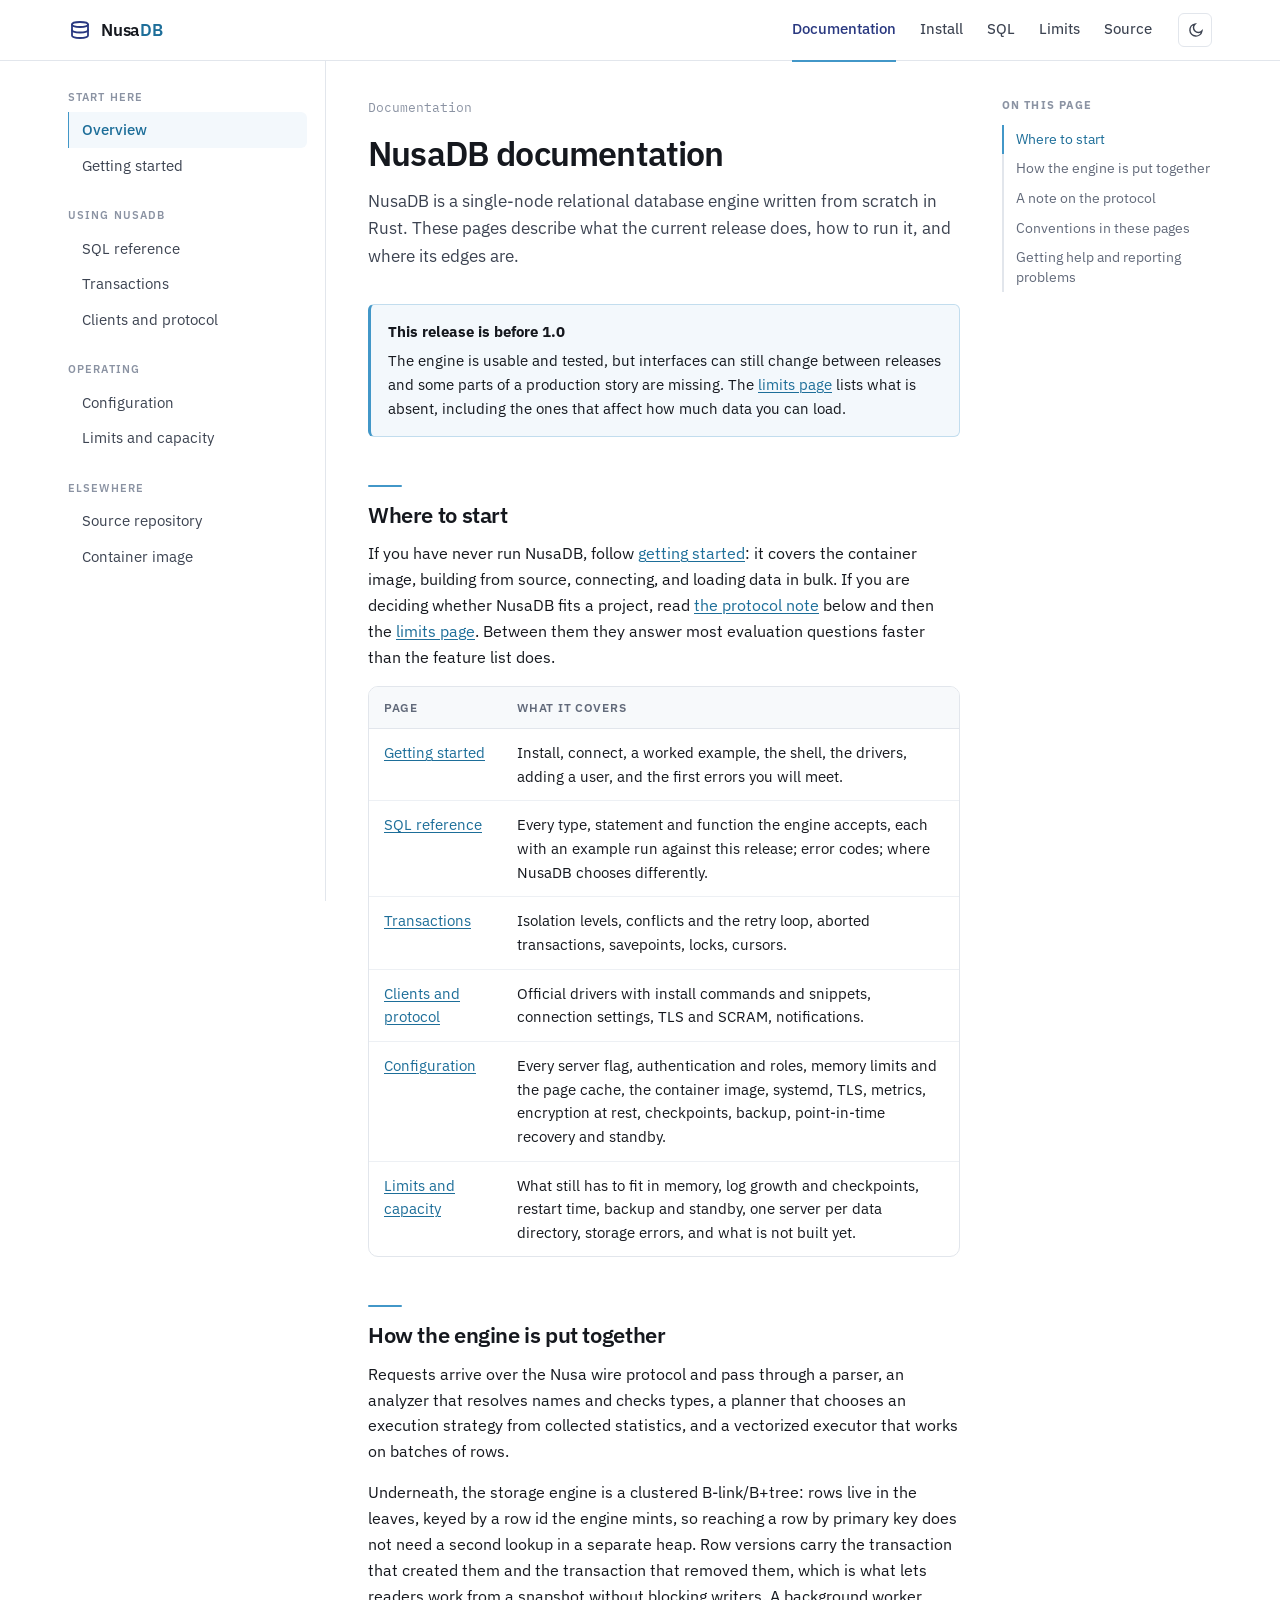
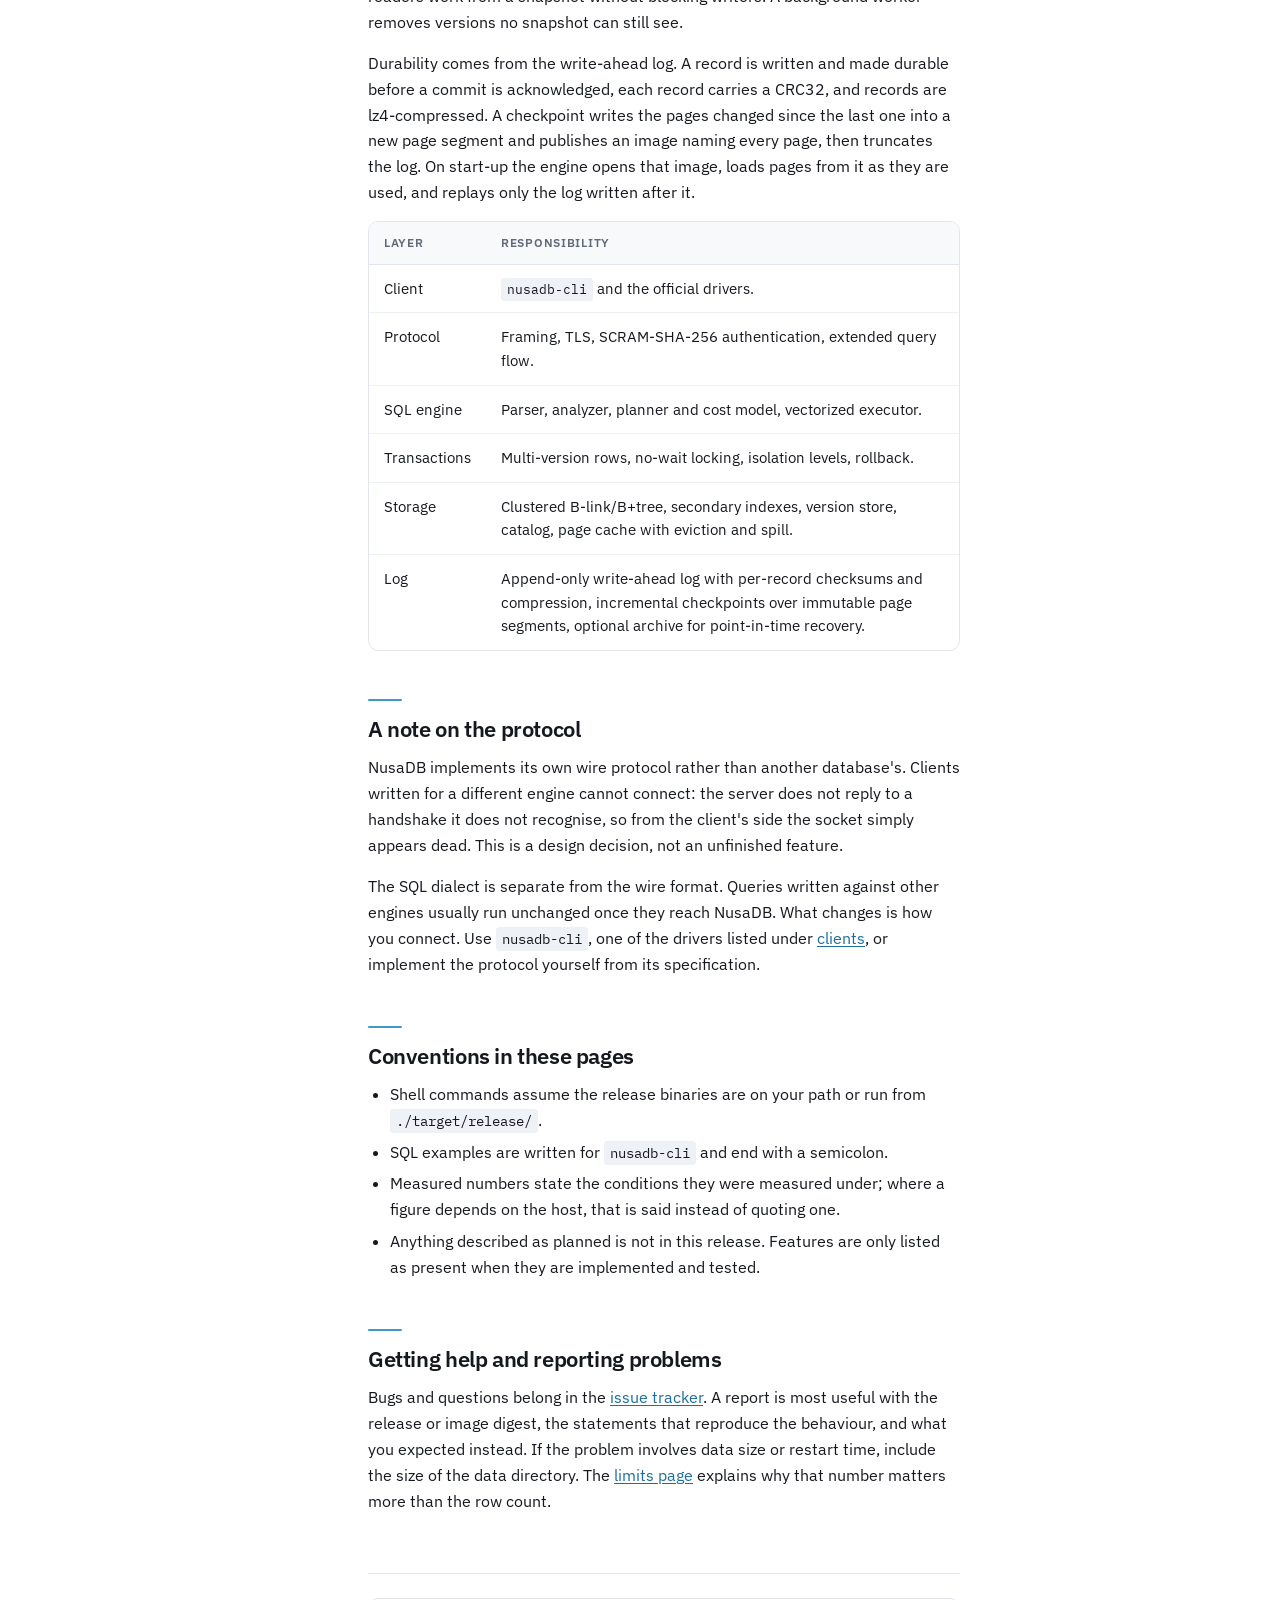
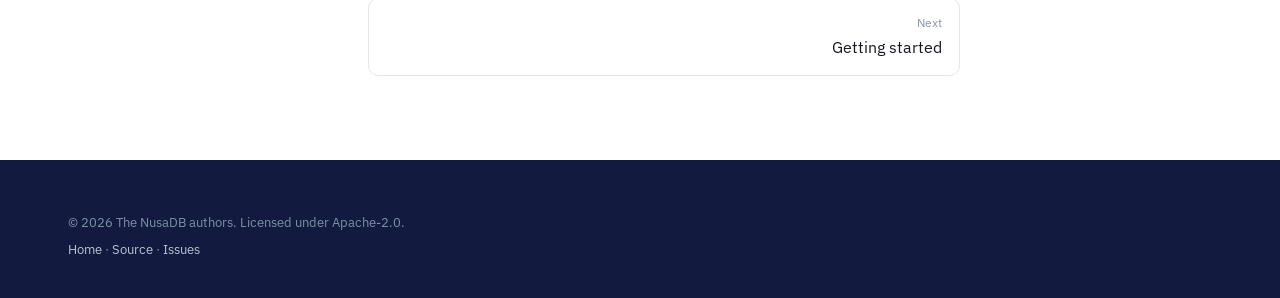
==== docs/index.html @ d70b319a "Document encryption at rest, schema changes in transactions and uuidv7 - Configuration: encryption a" ====
<!DOCTYPE html>
<html lang="en">
<head>
<meta charset="utf-8" />
<meta name="viewport" content="width=device-width, initial-scale=1" />
<title>Documentation · NusaDB</title>
<meta name="description" content="Documentation for NusaDB: installation, SQL reference, transactions, server configuration, capacity limits, and the client protocol." />
<meta name="theme-color" content="#293880" />
<link rel="preconnect" href="https://fonts.googleapis.com" />
<link rel="preconnect" href="https://fonts.gstatic.com" crossorigin />
<link href="https://fonts.googleapis.com/css2?family=IBM+Plex+Sans:wght@400;450;500;600&family=IBM+Plex+Mono:wght@400;500&display=swap" rel="stylesheet" />
<link rel="stylesheet" href="../css/style.css" />
</head>
<body>
<a class="skip" href="#main">Skip to content</a>

<header class="masthead">
  <div class="wrap masthead-in">
    <a class="brand" href="../">
      <svg width="24" height="24" viewBox="0 0 24 24" fill="none" stroke="currentColor" stroke-width="1.8" stroke-linecap="round" aria-hidden="true">
        <path d="M4 6.5c0-1.4 3.6-2.5 8-2.5s8 1.1 8 2.5-3.6 2.5-8 2.5-8-1.1-8-2.5Z"/>
        <path d="M4 6.5v11c0 1.4 3.6 2.5 8 2.5s8-1.1 8-2.5v-11"/>
        <path d="M4 12c0 1.4 3.6 2.5 8 2.5s8-1.1 8-2.5"/>
      </svg>
      <span>Nusa<b>DB</b></span>
    </a>
    <nav class="mast-nav" id="mastNav" aria-label="Main">
      <ul>
        <li><a href="./" aria-current="page">Documentation</a></li>
        <li><a href="getting-started.html">Install</a></li>
        <li><a href="sql.html">SQL</a></li>
        <li><a href="limits.html">Limits</a></li>
        <li><a href="https://github.com/nusadb/nusadb" target="_blank" rel="noopener">Source</a></li>
      </ul>
    </nav>
    <div class="mast-tools">
      <button class="icon-btn" id="themeBtn" type="button" aria-label="Switch theme"></button>
      <button class="icon-btn burger" id="burger" type="button" aria-label="Menu" aria-expanded="false" aria-controls="mastNav">
        <svg width="18" height="18" viewBox="0 0 24 24" fill="none" stroke="currentColor" stroke-width="2" stroke-linecap="round"><path d="M3 6h18M3 12h18M3 18h18"/></svg>
      </button>
    </div>
  </div>
</header>

<div class="wrap">
  <div class="docs">

    <aside class="sidebar">
      <button class="sidebar-toggle" type="button" aria-expanded="false">
        <span>Documentation menu</span>
        <svg width="16" height="16" viewBox="0 0 24 24" fill="none" stroke="currentColor" stroke-width="2" stroke-linecap="round"><path d="m6 9 6 6 6-6"/></svg>
      </button>
      <div class="sidebar-body">
        <h4>Start here</h4>
        <ul>
          <li><a href="./" aria-current="page">Overview</a></li>
          <li><a href="getting-started.html">Getting started</a></li>
        </ul>
        <h4>Using NusaDB</h4>
        <ul>
          <li><a href="sql.html">SQL reference</a></li>
          <li><a href="transactions.html">Transactions</a></li>
          <li><a href="clients.html">Clients and protocol</a></li>
        </ul>
        <h4>Operating</h4>
        <ul>
          <li><a href="configuration.html">Configuration</a></li>
          <li><a href="limits.html">Limits and capacity</a></li>
        </ul>
        <h4>Elsewhere</h4>
        <ul>
          <li><a href="https://github.com/nusadb/nusadb" target="_blank" rel="noopener">Source repository</a></li>
          <li><a href="https://hub.docker.com/r/nusadb/nusadb" target="_blank" rel="noopener">Container image</a></li>
        </ul>
      </div>
    </aside>

    <main class="prose" id="main">
      <p class="crumb">Documentation</p>
      <h1>NusaDB documentation</h1>
      <p class="summary">
        NusaDB is a single-node relational database engine written from scratch in Rust.
        These pages describe what the current release does, how to run it, and where its
        edges are.
      </p>

      <div class="note">
        <b>This release is before 1.0</b>
        <p>
          The engine is usable and tested, but interfaces can still change between releases and
          some parts of a production story are missing. The
          <a href="limits.html">limits page</a> lists what is absent, including the ones that
          affect how much data you can load.
        </p>
      </div>

      <h2 id="where-to-start">Where to start</h2>
      <p>
        If you have never run NusaDB, follow <a href="getting-started.html">getting started</a>:
        it covers the container image, building from source, connecting, and loading data in bulk.
        If you are deciding whether NusaDB fits a project, read
        <a href="#protocol">the protocol note</a> below and then the
        <a href="limits.html">limits page</a>. Between them they answer most evaluation
        questions faster than the feature list does.
      </p>

      <div class="table-scroll">
        <table>
          <thead>
            <tr><th>Page</th><th>What it covers</th></tr>
          </thead>
          <tbody>
            <tr><td><a href="getting-started.html">Getting started</a></td><td>Install, connect, a worked example, the shell, the drivers, adding a user, and the first errors you will meet.</td></tr>
            <tr><td><a href="sql.html">SQL reference</a></td><td>Every type, statement and function the engine accepts, each with an example run against this release; error codes; where NusaDB chooses differently.</td></tr>
            <tr><td><a href="transactions.html">Transactions</a></td><td>Isolation levels, conflicts and the retry loop, aborted transactions, savepoints, locks, cursors.</td></tr>
            <tr><td><a href="clients.html">Clients and protocol</a></td><td>Official drivers with install commands and snippets, connection settings, TLS and SCRAM, notifications.</td></tr>
            <tr><td><a href="configuration.html">Configuration</a></td><td>Every server flag, authentication and roles, memory limits and the page cache, the container image, systemd, TLS, metrics, encryption at rest, checkpoints, backup, point-in-time recovery and standby.</td></tr>
            <tr><td><a href="limits.html">Limits and capacity</a></td><td>What still has to fit in memory, log growth and checkpoints, restart time, backup and standby, one server per data directory, storage errors, and what is not built yet.</td></tr>
          </tbody>
        </table>
      </div>

      <h2 id="architecture">How the engine is put together</h2>
      <p>
        Requests arrive over the Nusa wire protocol and pass through a parser, an analyzer that
        resolves names and checks types, a planner that chooses an execution strategy from
        collected statistics, and a vectorized executor that works on batches of rows.
      </p>
      <p>
        Underneath, the storage engine is a clustered B-link/B+tree: rows live in the leaves,
        keyed by a row id the engine mints, so reaching a row by primary key does not need a
        second lookup in a separate heap. Row versions carry the transaction that created them
        and the transaction that removed them, which is what lets readers work from a snapshot
        without blocking writers. A background worker removes versions no snapshot can still see.
      </p>
      <p>
        Durability comes from the write-ahead log. A record is written and made durable before a
        commit is acknowledged, each record carries a CRC32, and records are lz4-compressed.
        A checkpoint writes the pages changed since the last one into a new page segment and publishes an image naming every page, then truncates the log. On start-up the engine opens that image, loads pages from it as they are used, and replays only the log written after it.
      </p>

      <div class="table-scroll">
        <table>
          <thead><tr><th>Layer</th><th>Responsibility</th></tr></thead>
          <tbody>
            <tr><td>Client</td><td><code>nusadb-cli</code> and the official drivers.</td></tr>
            <tr><td>Protocol</td><td>Framing, TLS, SCRAM-SHA-256 authentication, extended query flow.</td></tr>
            <tr><td>SQL engine</td><td>Parser, analyzer, planner and cost model, vectorized executor.</td></tr>
            <tr><td>Transactions</td><td>Multi-version rows, no-wait locking, isolation levels, rollback.</td></tr>
            <tr><td>Storage</td><td>Clustered B-link/B+tree, secondary indexes, version store, catalog, page cache with eviction and spill.</td></tr>
            <tr><td>Log</td><td>Append-only write-ahead log with per-record checksums and compression, incremental checkpoints over immutable page segments, optional archive for point-in-time recovery.</td></tr>
          </tbody>
        </table>
      </div>

      <h2 id="protocol">A note on the protocol</h2>
      <p>
        NusaDB implements its own wire protocol rather than another database's. Clients written
        for a different engine cannot connect: the server does not reply to a handshake it does
        not recognise, so from the client's side the socket simply appears dead. This is a design
        decision, not an unfinished feature.
      </p>
      <p>
        The SQL dialect is separate from the wire format. Queries written against other engines
        usually run unchanged once they reach NusaDB. What changes is how you connect. Use
        <code>nusadb-cli</code>, one of the drivers listed under
        <a href="clients.html">clients</a>, or implement the protocol yourself from its
        specification.
      </p>

      <h2 id="conventions">Conventions in these pages</h2>
      <ul>
        <li>Shell commands assume the release binaries are on your path or run from <code>./target/release/</code>.</li>
        <li>SQL examples are written for <code>nusadb-cli</code> and end with a semicolon.</li>
        <li>Measured numbers state the conditions they were measured under; where a figure depends on the host, that is said instead of quoting one.</li>
        <li>Anything described as planned is not in this release. Features are only listed as present when they are implemented and tested.</li>
      </ul>

      <h2 id="help">Getting help and reporting problems</h2>
      <p>
        Bugs and questions belong in the
        <a href="https://github.com/nusadb/nusadb/issues" target="_blank" rel="noopener">issue tracker</a>.
        A report is most useful with the release or image digest, the statements that reproduce the
        behaviour, and what you expected instead. If the problem involves data size or restart
        time, include the size of the data directory. The <a href="limits.html">limits page</a>
        explains why that number matters more than the row count.
      </p>

      <div class="nextprev">
        <a class="to-next" href="getting-started.html" style="margin-left:auto">
          <small>Next</small>
          Getting started
        </a>
      </div>
    </main>

    <nav class="toc" id="toc" aria-label="On this page"><strong>On this page</strong></nav>

  </div>
</div>

<footer class="foot">
  <div class="wrap">
    <div class="foot-note" style="margin-top:0;border-top:0;padding-top:0">
      <p>&copy; <span id="year">2026</span> The NusaDB authors. Licensed under Apache-2.0.</p>
      <p><a href="../">Home</a> · <a href="https://github.com/nusadb/nusadb" target="_blank" rel="noopener">Source</a> · <a href="https://github.com/nusadb/nusadb/issues" target="_blank" rel="noopener">Issues</a></p>
    </div>
  </div>
</footer>

<script src="../js/main.js"></script>
</body>
</html>
---- css/style.css ----
/* NusaDB site
   ---------------------------------------------------------------------------
   #293880 (navy) carries structure and the dark surfaces; #4297C8 (blue) marks
   interaction. The blue is too light for body text on white (about 3.2:1), so
   text and links use a darker step of the same hue and the light blue is kept
   for fills, rules, focus rings and accents on navy.
   -------------------------------------------------------------------------- */

:root {
  --navy: #293880;
  --navy-600: #33459b;
  --navy-800: #1d2760;
  --navy-900: #131a3f;
  --blue: #4297C8;
  --blue-ink: #1d6e99;
  --blue-050: #f3f8fc;
  --blue-100: #e3f0f8;
  --blue-200: #c2ddee;

  --ink: #15181e;
  --ink-2: #3c4351;
  --ink-3: #626a7a;
  --ink-4: #8b93a3;
  --line: #e2e6ec;
  --line-2: #edf0f4;
  --bg: #ffffff;
  --bg-2: #f7f9fb;
  --bg-3: #eef1f6;

  --code-bg: #141c34;
  --code-ink: #dde4f2;
  --code-line: #26314f;

  --warn: #8a5a00;
  --warn-bg: #fdf7e8;
  --warn-line: #ead9ad;

  --sans: "IBM Plex Sans", ui-sans-serif, system-ui, -apple-system, "Segoe UI", Roboto, Arial, sans-serif;
  --mono: "IBM Plex Mono", ui-monospace, SFMono-Regular, Menlo, Consolas, monospace;

  --r: 6px;
  --r-lg: 10px;
  --sidebar: 258px;
  --toc: 210px;
  --measure: 74ch;
  --shadow: 0 1px 2px rgba(19, 26, 63, .04), 0 4px 14px rgba(19, 26, 63, .05);
}

:root[data-theme="dark"] {
  --ink: #e9ebf1; --ink-2: #b8bfcd; --ink-3: #8e96a7; --ink-4: #6c7385;
  --line: #262c39; --line-2: #1f242f;
  --bg: #0e1117; --bg-2: #13171f; --bg-3: #1a1f29;
  --blue-ink: #6cb6e2; --blue-050: #121a24; --blue-100: #16212e; --blue-200: #24384b;
  --code-bg: #0b1120; --code-line: #1d2640;
  --warn: #d8b160; --warn-bg: #1f1b12; --warn-line: #383021;
  --shadow: 0 1px 2px rgba(0,0,0,.3), 0 4px 14px rgba(0,0,0,.25);
}

@media (prefers-color-scheme: dark) {
  :root:not([data-theme="light"]) {
    --ink: #e9ebf1; --ink-2: #b8bfcd; --ink-3: #8e96a7; --ink-4: #6c7385;
    --line: #262c39; --line-2: #1f242f;
    --bg: #0e1117; --bg-2: #13171f; --bg-3: #1a1f29;
    --blue-ink: #6cb6e2; --blue-050: #121a24; --blue-100: #16212e; --blue-200: #24384b;
    --code-bg: #0b1120; --code-line: #1d2640;
    --warn: #d8b160; --warn-bg: #1f1b12; --warn-line: #383021;
    --shadow: 0 1px 2px rgba(0,0,0,.3), 0 4px 14px rgba(0,0,0,.25);
  }
}

*, *::before, *::after { box-sizing: border-box; }
html { -webkit-text-size-adjust: 100%; scroll-behavior: smooth; }
@media (prefers-reduced-motion: reduce) { html { scroll-behavior: auto; } }

body {
  margin: 0; background: var(--bg); color: var(--ink);
  font: 400 16px/1.62 var(--sans);
  -webkit-font-smoothing: antialiased;
}

a { color: var(--blue-ink); text-decoration-thickness: 1px; text-underline-offset: 2px; }
a:hover { color: var(--navy); }
:root[data-theme="dark"] a:hover { color: #9ccdea; }
:focus-visible { outline: 2px solid var(--blue); outline-offset: 2px; border-radius: 3px; }

h1, h2, h3, h4, h5 { font-weight: 600; line-height: 1.22; letter-spacing: -0.014em; color: var(--ink); margin: 0; }
code, kbd, pre, samp { font-family: var(--mono); }
hr { border: 0; border-top: 1px solid var(--line); margin: 2.4rem 0; }

.wrap { width: 100%; max-width: 1200px; margin: 0 auto; padding: 0 28px; }
.skip { position: absolute; left: -9999px; background: var(--navy); color: #fff; padding: 10px 14px; z-index: 100; }
.skip:focus { left: 8px; top: 8px; }

/* ---------- masthead ---------- */

.masthead { position: sticky; top: 0; z-index: 40; background: var(--bg); border-bottom: 1px solid var(--line); }
.masthead-in { display: flex; align-items: center; gap: 26px; height: 60px; }
.brand {
  display: inline-flex; align-items: center; gap: 9px; flex: none;
  font-weight: 600; font-size: 16.5px; letter-spacing: -0.015em;
  color: var(--ink); text-decoration: none;
}
.brand svg { color: var(--navy); }
:root[data-theme="dark"] .brand svg { color: var(--blue); }
.brand b { color: var(--blue-ink); font-weight: 600; }

.mast-nav { margin-left: auto; }
.mast-nav ul { display: flex; align-items: center; gap: 24px; list-style: none; margin: 0; padding: 0; }
.mast-nav a {
  color: var(--ink-2); text-decoration: none; font-size: 14.5px; font-weight: 450;
  padding: 19px 0; border-bottom: 2px solid transparent; display: block;
}
.mast-nav a:hover { color: var(--ink); }
.mast-nav a[aria-current="page"] { color: var(--navy); border-bottom-color: var(--blue); font-weight: 500; }
:root[data-theme="dark"] .mast-nav a[aria-current="page"] { color: var(--blue); }

.mast-tools { display: flex; align-items: center; gap: 8px; flex: none; }
.icon-btn {
  display: inline-grid; place-items: center; width: 34px; height: 34px; padding: 0;
  background: transparent; color: var(--ink-2);
  border: 1px solid var(--line); border-radius: var(--r); cursor: pointer;
}
.icon-btn:hover { color: var(--ink); background: var(--bg-2); }
.burger { display: none; }

/* ---------- buttons ---------- */

.btn {
  display: inline-flex; align-items: center; gap: 8px;
  padding: 10px 18px; border-radius: var(--r);
  font-size: 15px; font-weight: 500; text-decoration: none;
  border: 1px solid transparent; cursor: pointer; white-space: nowrap;
}
.btn-primary { background: var(--blue); color: #08131d; border-color: var(--blue); }
.btn-primary:hover { background: #63aad5; color: #08131d; }
.btn-onnavy { background: transparent; color: #dce8f4; border-color: rgba(255,255,255,.28); }
.btn-onnavy:hover { background: rgba(255,255,255,.09); color: #fff; }
.btn-outline { border-color: var(--line); color: var(--ink); background: var(--bg); }
.btn-outline:hover { border-color: var(--blue); background: var(--bg-2); color: var(--ink); }

/* ---------- hero on navy ---------- */

.hero {
  background:
    radial-gradient(120% 140% at 88% 0%, rgba(66,151,200,.30) 0%, rgba(66,151,200,0) 55%),
    linear-gradient(180deg, var(--navy) 0%, var(--navy-900) 100%);
  color: #eaf1f8;
  padding: 74px 0 68px;
}
.hero-grid { display: grid; grid-template-columns: minmax(0, 1.02fr) minmax(0, .98fr); gap: 52px; align-items: center; }
.hero h1 {
  color: #fff; font-size: clamp(31px, 4.5vw, 46px);
  letter-spacing: -0.026em; line-height: 1.09; margin-bottom: 20px;
}
.hero .lede { overflow-wrap: break-word; font-size: 17.5px; line-height: 1.6; color: #c3d3e4; max-width: 54ch; margin: 0 0 28px; }
.hero .lede b { color: #fff; font-weight: 500; }
.eyebrow {
  display: inline-flex; align-items: center; gap: 9px;
  font-family: var(--mono); font-size: 11.5px; letter-spacing: .11em;
  text-transform: uppercase; color: #8fc4e4; margin-bottom: 20px;
}
.eyebrow i { width: 5px; height: 5px; border-radius: 50%; background: var(--blue); box-shadow: 0 0 0 3px rgba(66,151,200,.25); }
.hero-cta { display: flex; flex-wrap: wrap; gap: 11px; margin-bottom: 24px; }
.hero-meta { font-size: 14px; color: #93a6bd; margin: 0; }
.hero-meta code { font-size: 13px; background: rgba(255,255,255,.09); padding: 3px 7px; border-radius: 4px; color: #d6e5f2; }

/* ---------- sections ---------- */

.section { padding: 72px 0; }
.section + .section { border-top: 1px solid var(--line); }
.section.tint { background: var(--bg-2); border-top: 1px solid var(--line); }
.section-head { max-width: 62ch; margin-bottom: 34px; }
.kicker {
  display: block; font-family: var(--mono); font-size: 11.5px; letter-spacing: .11em;
  text-transform: uppercase; color: var(--blue-ink); margin-bottom: 11px;
}
.section-head h2 { font-size: clamp(23px, 2.6vw, 29px); letter-spacing: -0.022em; margin-bottom: 11px; }
.section-head p { color: var(--ink-3); margin: 0; font-size: 16px; }

.cards { display: grid; gap: 18px; }
.cards-2 { grid-template-columns: repeat(2, minmax(0, 1fr)); }
.cards-3 { grid-template-columns: repeat(3, minmax(0, 1fr)); }
.card {
  background: var(--bg); border: 1px solid var(--line); border-radius: var(--r-lg);
  padding: 22px 22px 24px; box-shadow: var(--shadow);
}
.card h3 { font-size: 16px; margin-bottom: 8px; }
.card p { overflow-wrap: break-word; margin: 0; color: var(--ink-3); font-size: 14.8px; line-height: 1.58; }
.card .tag { display: block; font-family: var(--mono); font-size: 11px; letter-spacing: .09em; text-transform: uppercase; color: var(--blue-ink); margin-bottom: 10px; }
.card.plain { box-shadow: none; background: transparent; }

.factlist { list-style: none; margin: 0; padding: 0; border-top: 1px solid var(--line); }
.factlist li { display: flex; gap: 20px; padding: 13px 2px; border-bottom: 1px solid var(--line-2); font-size: 14.8px; }
.factlist b { flex: 0 0 138px; color: var(--ink); font-weight: 500; }
.factlist span { color: var(--ink-3); overflow-wrap: break-word; min-width: 0; }

.split { display: grid; grid-template-columns: minmax(0, 1fr) minmax(0, 1fr); gap: 52px; align-items: start; }
.split p { color: var(--ink-2); }

/* ---------- docs shell ---------- */

.docs { display: grid; grid-template-columns: var(--sidebar) minmax(0, 1fr) var(--toc); gap: 42px; align-items: start; }

.sidebar {
  position: sticky; top: 60px; align-self: stretch;
  max-height: calc(100vh - 60px); overflow-y: auto;
  padding: 30px 18px 60px 0;
  border-right: 1px solid var(--line);
}
.sidebar h4 { font-size: 11px; text-transform: uppercase; letter-spacing: .1em; color: var(--ink-4); margin: 26px 0 8px; font-weight: 600; }
.sidebar h4:first-of-type { margin-top: 0; }
.sidebar ul { list-style: none; margin: 0 0 4px; padding: 0; }
.sidebar a {
  display: block; padding: 6px 0 6px 13px; margin-left: -1px;
  font-size: 14.5px; color: var(--ink-2); text-decoration: none;
  border-left: 2px solid transparent;
}
.sidebar a:hover { color: var(--ink); border-left-color: var(--line); }
.sidebar a[aria-current="page"] { color: var(--blue-ink); font-weight: 500; border-left-color: var(--blue); background: var(--blue-050); border-radius: 0 var(--r) var(--r) 0; }

.toc { position: sticky; top: 60px; padding: 36px 0 60px; font-size: 13.5px; }
.toc strong { display: block; font-size: 11px; text-transform: uppercase; letter-spacing: .1em; color: var(--ink-4); margin-bottom: 10px; }
.toc ul { list-style: none; margin: 0; padding: 0; }
.toc a { display: block; padding: 5px 0 5px 12px; color: var(--ink-3); text-decoration: none; border-left: 2px solid var(--line); line-height: 1.45; }
.toc a:hover { color: var(--ink); }
.toc a.on { color: var(--blue-ink); border-left-color: var(--blue); }
.toc .lv3 { padding-left: 24px; }

/* ---------- prose ---------- */

.prose { padding: 36px 0 84px; max-width: var(--measure); }
.crumb { font-size: 13px; color: var(--ink-4); margin: 0 0 14px; font-family: var(--mono); }
.crumb a { color: var(--ink-3); text-decoration: none; }
.crumb a:hover { color: var(--blue-ink); }

.prose h1 { font-size: clamp(27px, 3.2vw, 34px); letter-spacing: -0.024em; margin-bottom: 13px; }
.prose > p.summary { font-size: 17px; color: var(--ink-2); margin: 0 0 34px; }
.prose h2 { font-size: 21.5px; margin: 48px 0 13px; letter-spacing: -0.018em; }
.prose h2::before {
  content: ""; display: block; width: 34px; height: 2px;
  background: var(--blue); margin-bottom: 15px; border-radius: 2px;
}
.prose h3 { font-size: 16.5px; margin: 30px 0 8px; }
.prose h4 { font-size: 15px; margin: 24px 0 6px; color: var(--ink-2); }
.prose p { margin: 0 0 15px; }
.prose ul, .prose ol { margin: 0 0 16px; padding-left: 22px; }
.prose li { margin: 6px 0; }
.prose strong { font-weight: 600; }
.prose :not(pre) > code {
  font-size: .875em; padding: 2px 5px; border-radius: 4px;
  background: var(--bg-3); color: var(--ink); border: 1px solid var(--line-2);
  overflow-wrap: break-word;
}
.anchor { color: var(--ink-4); text-decoration: none; font-weight: 400; margin-left: 8px; opacity: 0; font-size: .8em; }
h2:hover .anchor, h3:hover .anchor, .anchor:focus { opacity: 1; }

/* ---------- code ---------- */

.code {
  margin: 0 0 22px; background: var(--code-bg);
  border: 1px solid var(--code-line); border-radius: var(--r-lg); overflow: hidden;
}
.code-bar { display: flex; align-items: center; justify-content: space-between; padding: 8px 10px 8px 15px; border-bottom: 1px solid var(--code-line); }
.code-bar span { font-family: var(--mono); font-size: 11px; letter-spacing: .11em; text-transform: uppercase; color: #7f8db2; }
.copy {
  display: inline-flex; align-items: center; gap: 6px;
  background: rgba(255,255,255,.05); border: 1px solid #313c62; color: #b9c4e2;
  font: 500 12px/1 var(--sans); padding: 6px 10px; border-radius: 5px; cursor: pointer;
}
.copy:hover { background: #202b4e; color: #fff; }
.copy[data-done="1"] { color: #86dcaa; border-color: #2d5a43; }
.code pre {
  margin: 0; padding: 16px; overflow-x: auto; overscroll-behavior-x: contain;
  /* Shrinks with the viewport rather than clipping: a sample that has to be
     side-scrolled to be read is a sample nobody reads. */
  font-size: clamp(11px, 1.02vw, 13.5px); line-height: 1.6;
  color: var(--code-ink); tab-size: 2;
}
/* Fades the right edge only while there is more to scroll to, so an overflowing
   sample says so instead of ending mid-token. */
.code { position: relative; }
.code::after {
  content: ""; position: absolute; right: 0; bottom: 1px; width: 34px; top: 38px;
  background: linear-gradient(90deg, transparent, var(--code-bg));
  pointer-events: none; opacity: 0; transition: opacity var(--t, 200ms) ease;
}
.code.overflowing::after { opacity: 1; }
/* Server output is prose, not something to retype: wrap it instead of clipping. */
.code.out pre { white-space: pre-wrap; overflow-wrap: anywhere; }
.code pre .c { color: #7684a8; font-style: italic; }
.code pre .k { color: #7cb9e8; }
.code pre .s { color: #93d3a2; }
.code pre .o { color: #b9c6dd; }

/* ---------- tables ---------- */

.table-scroll { overflow-x: auto; margin: 0 0 24px; border: 1px solid var(--line); border-radius: var(--r-lg); }
table { border-collapse: collapse; width: 100%; font-size: 14.6px; }
thead th {
  text-align: left; font-weight: 600; font-size: 12px; text-transform: uppercase; letter-spacing: .06em;
  color: var(--ink-3); background: var(--bg-2); padding: 11px 15px; border-bottom: 1px solid var(--line); white-space: nowrap;
}
tbody td { padding: 12px 15px; border-bottom: 1px solid var(--line-2); vertical-align: top; }
tbody tr:last-child td { border-bottom: 0; }
tbody tr:hover td { background: var(--bg-2); }

/* ---------- notes ---------- */

.note {
  border: 1px solid var(--blue-200); border-left: 3px solid var(--blue);
  background: var(--blue-050); border-radius: var(--r);
  padding: 15px 17px; margin: 0 0 24px; font-size: 14.8px;
}
.note > :last-child { margin-bottom: 0; }
.note b { display: block; margin-bottom: 5px; color: var(--ink); }
.note.caution { border-color: var(--warn-line); border-left-color: #c9a227; background: var(--warn-bg); }
.note.caution b { color: var(--warn); }

.nextprev { display: flex; gap: 15px; margin-top: 58px; padding-top: 24px; border-top: 1px solid var(--line); }
.nextprev a { flex: 1; text-decoration: none; padding: 14px 17px; border: 1px solid var(--line); border-radius: var(--r-lg); color: var(--ink); }
.nextprev a:hover { border-color: var(--blue); background: var(--bg-2); }
.nextprev small { display: block; font-size: 12px; color: var(--ink-4); margin-bottom: 3px; }
.nextprev .to-next { text-align: right; }

/* ---------- footer ---------- */

.foot { background: var(--navy-900); color: #b6c4d6; padding: 52px 0 32px; }
.foot .brand { color: #fff; }
.foot .brand svg { color: var(--blue); }
.foot .brand b { color: var(--blue); }
.foot-grid { display: grid; grid-template-columns: 1.7fr repeat(3, 1fr); gap: 34px; }
.foot h5 { font-size: 11px; text-transform: uppercase; letter-spacing: .1em; color: #7d90a9; margin: 0 0 12px; font-weight: 600; }
.foot ul { list-style: none; margin: 0; padding: 0; }
.foot li { margin: 0 0 8px; }
.foot a { color: #b6c4d6; text-decoration: none; font-size: 14.2px; }
.foot a:hover { color: #fff; }
.foot-note { margin-top: 36px; padding-top: 20px; border-top: 1px solid rgba(255,255,255,.1); font-size: 13.4px; color: #7d90a9; }
.foot-note p { margin: 0 0 5px; }
.foot-note a { font-size: 13.4px; }

/* ---------- responsive ---------- */

@media (max-width: 1120px) {
  .docs { grid-template-columns: var(--sidebar) minmax(0, 1fr); }
  .toc { display: none; }
}
@media (max-width: 1080px) {
  .hero-grid, .split { grid-template-columns: minmax(0, 1fr); gap: 36px; }
  .cards-3 { grid-template-columns: repeat(2, minmax(0, 1fr)); }
  .section { padding: 60px 0; }
  .foot-grid { grid-template-columns: 1fr 1fr; }
}
@media (max-width: 820px) {
  .burger { display: inline-grid; }
  .mast-tools { margin-left: auto; }
  .mast-nav {
    position: fixed; inset: 60px 0 auto; z-index: 39; display: none;
    background: var(--bg); border-bottom: 1px solid var(--line); padding: 6px 28px 14px;
  }
  .mast-nav.open { display: block; }
  .mast-nav ul { flex-direction: column; align-items: stretch; gap: 0; }
  .mast-nav a { padding: 12px 0; border-bottom: 1px solid var(--line-2); }
  .mast-nav a[aria-current="page"] { border-bottom-color: var(--line-2); }

  .docs { grid-template-columns: minmax(0, 1fr); gap: 0; }
  .sidebar { position: static; max-height: none; border-right: 0; border-bottom: 1px solid var(--line); padding: 16px 0; }
  .sidebar-body { display: none; }
  .sidebar.open .sidebar-body { display: block; }
  .sidebar-toggle {
    display: flex; align-items: center; justify-content: space-between; width: 100%;
    background: var(--bg-2); border: 1px solid var(--line); border-radius: var(--r);
    color: var(--ink); font: 500 14.5px var(--sans); padding: 10px 13px; cursor: pointer;
  }
  .prose { padding-top: 26px; }
}
@media (min-width: 821px) { .sidebar-toggle { display: none; } }

@media (max-width: 760px) {
}

@media (max-width: 620px) {
  .wrap { padding: 0 18px; }
  .hero { padding: 52px 0 46px; }
  .section { padding: 48px 0; }
  .cards-2, .cards-3 { grid-template-columns: minmax(0, 1fr); }
  .card { padding: 18px; }
  .code pre { padding: 13px; }
  .factlist li { flex-direction: column; gap: 3px; }
  .factlist b { flex: none; }
  .nextprev { flex-direction: column; }
  .foot-grid { grid-template-columns: minmax(0, 1fr); gap: 26px; }
}

@media print {
  .masthead, .sidebar, .toc, .foot, .nextprev, .copy { display: none !important; }
  .docs { grid-template-columns: 1fr; }
  body { font-size: 11pt; }
}

/* ---------- motion ----------
   Restrained on purpose: short durations, one easing curve, movement measured in
   a few pixels. The hidden state is scoped to html.js so that a visitor without
   JavaScript, or one whose observer never fires, still sees every section.
   Everything here is switched off under prefers-reduced-motion. */

:root { --ease: cubic-bezier(.22, .61, .36, 1); --t: 220ms; }

.masthead { transition: box-shadow var(--t) var(--ease), border-color var(--t) var(--ease); }
.masthead.scrolled { box-shadow: 0 1px 12px rgba(19, 26, 63, .07); }
:root[data-theme="dark"] .masthead.scrolled { box-shadow: 0 1px 12px rgba(0, 0, 0, .5); }

.btn, .icon-btn, .card, .nextprev a, .sidebar a, .toc a, .mast-nav a, .copy {
  transition: background-color var(--t) var(--ease), border-color var(--t) var(--ease),
              color var(--t) var(--ease), box-shadow var(--t) var(--ease),
              transform var(--t) var(--ease);
}
.btn:hover { transform: translateY(-1px); }
.btn:active { transform: translateY(0); }
a.card:hover { transform: translateY(-2px); border-color: var(--blue-200); box-shadow: 0 2px 4px rgba(19,26,63,.05), 0 10px 24px rgba(19,26,63,.08); }
a.card { color: inherit; display: block; }
a.card h3 { transition: color var(--t) var(--ease); }
a.card:hover h3 { color: var(--blue-ink); }

/* The underline on a section heading draws itself in rather than appearing. */
.prose h2::before { transition: width 320ms var(--ease); }

html.js .reveal { opacity: 0; transform: translateY(10px); }
html.js .reveal.in {
  opacity: 1; transform: none;
  transition: opacity 480ms var(--ease), transform 480ms var(--ease);
  transition-delay: var(--d, 0ms);
}

@media (prefers-reduced-motion: reduce) {
  *, *::before, *::after { transition: none !important; animation: none !important; }
  html.js .reveal { opacity: 1; transform: none; }
  .btn:hover, a.card:hover { transform: none; }
}

/* ---------- card icons ---------- */

.card .ic {
  display: inline-grid; place-items: center; width: 34px; height: 34px;
  border-radius: 8px; margin-bottom: 13px;
  background: var(--blue-100); color: var(--blue-ink);
  border: 1px solid var(--blue-200);
}
:root[data-theme="dark"] .card .ic { background: var(--blue-100); }

/* ---------- architecture diagram ---------- */

.diagram {
  border: 1px solid var(--line); border-radius: var(--r-lg);
  background: var(--bg); padding: 26px 24px; overflow-x: auto;
}
.diagram svg { display: block; min-width: 620px; width: 100%; height: auto; }
.diagram-legend {
  display: flex; flex-wrap: wrap; gap: 8px 22px; margin: 18px 0 0;
  padding: 16px 0 0; border-top: 1px solid var(--line-2);
  list-style: none; font-size: 13.8px; color: var(--ink-3);
}
.diagram-legend b { color: var(--ink); font-weight: 500; }

/* ---------- closing band ---------- */

.band {
  background:
    radial-gradient(90% 160% at 12% 0%, rgba(66,151,200,.26) 0%, rgba(66,151,200,0) 60%),
    var(--navy);
  color: #e7eef6; padding: 58px 0;
}
.band-in { display: flex; align-items: center; justify-content: space-between; gap: 34px; flex-wrap: wrap; }
.band h2 { color: #fff; font-size: clamp(22px, 2.5vw, 28px); letter-spacing: -0.022em; margin-bottom: 8px; }
.band p { margin: 0; color: #b6c9dc; font-size: 15.5px; max-width: 52ch; }
.band-cta { display: flex; gap: 11px; flex-wrap: wrap; }
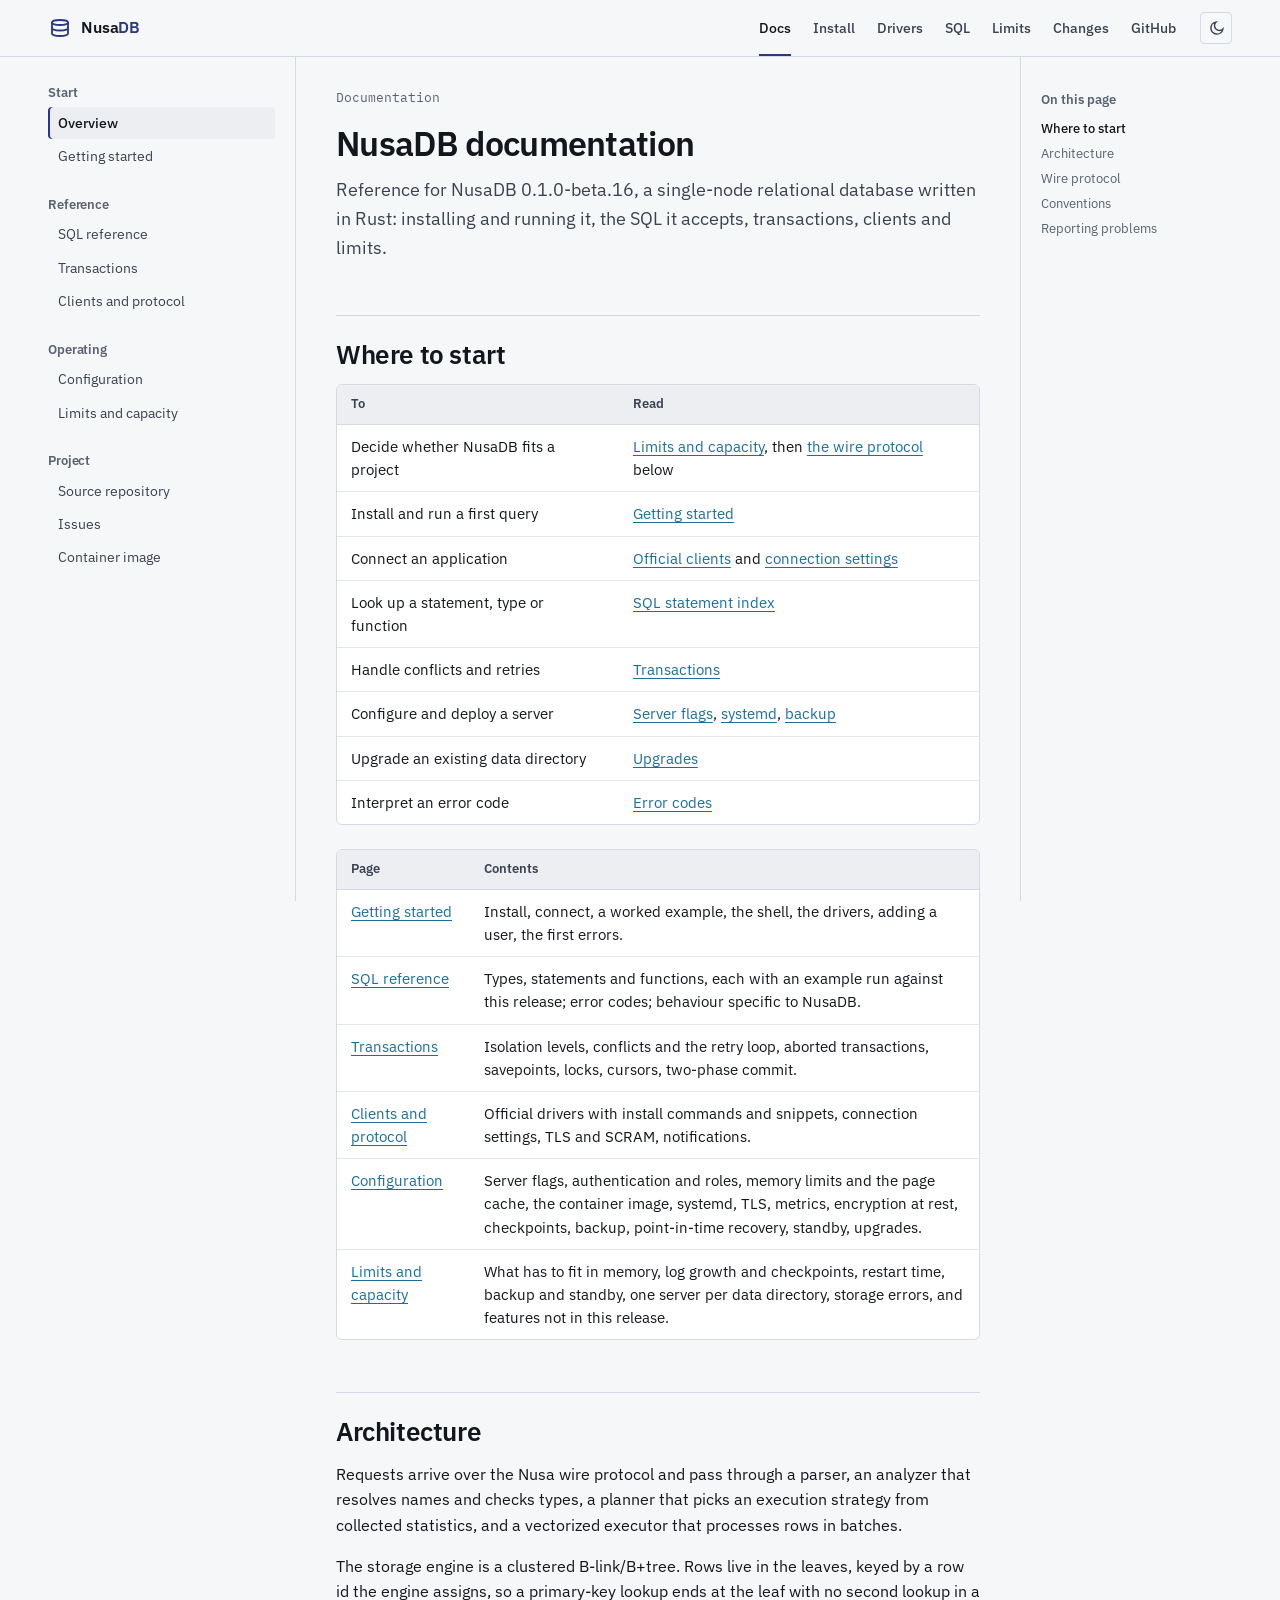
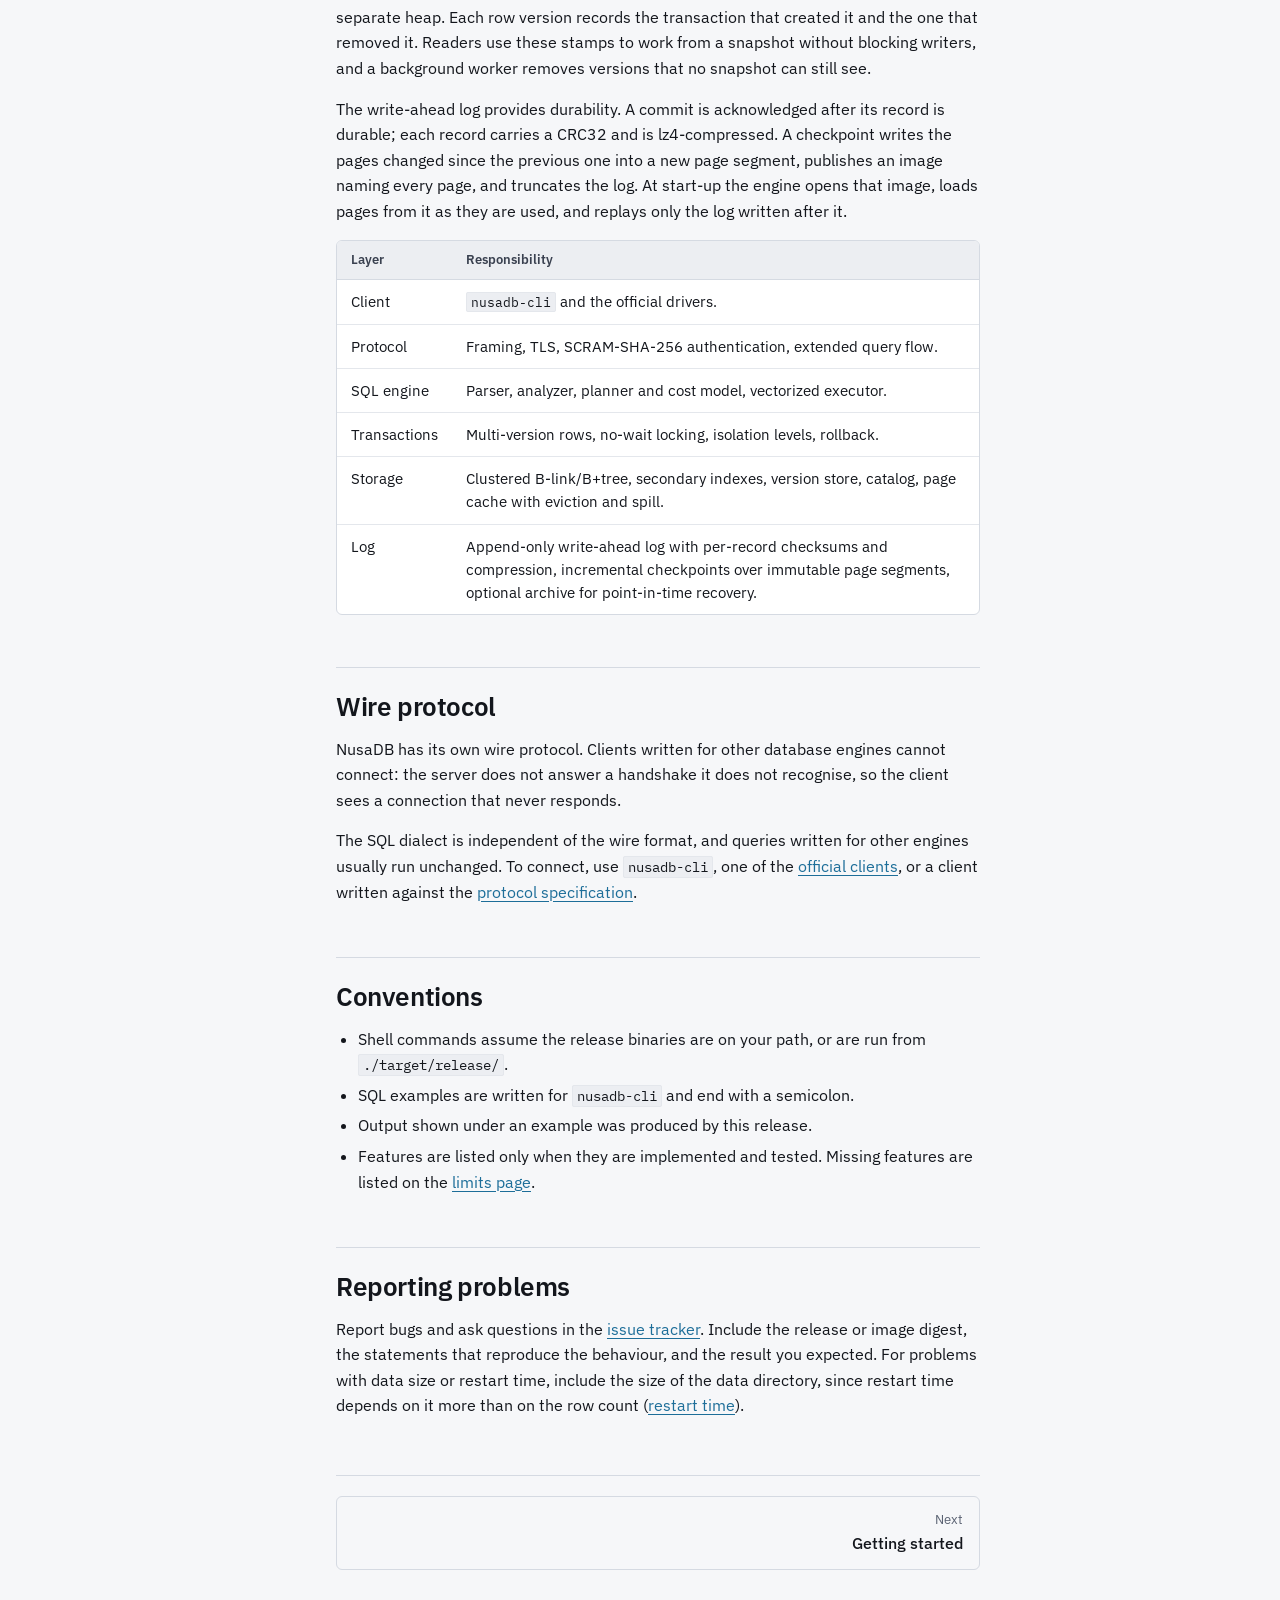
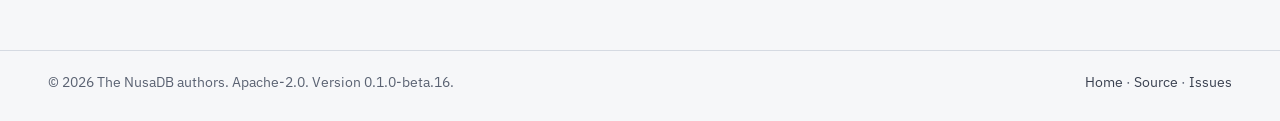
==== commit fa08ff5a: "Redesign the site and rewrite the docs for 0.1.0-beta.16 New layout and stylesheet: line-based struc" ====
--- a/docs/index.html
+++ b/docs/index.html
@@ -5,10 +5,11 @@
 <meta name="viewport" content="width=device-width, initial-scale=1" />
 <title>Documentation · NusaDB</title>
 <meta name="description" content="Documentation for NusaDB: installation, SQL reference, transactions, server configuration, capacity limits, and the client protocol." />
-<meta name="theme-color" content="#293880" />
+<meta name="theme-color" content="#0e1014" />
+<script>document.documentElement.classList.add("js");try{var t=localStorage.getItem("nusadb-theme");if(t==="light"||t==="dark")document.documentElement.setAttribute("data-theme",t)}catch(e){}</script>
 <link rel="preconnect" href="https://fonts.googleapis.com" />
 <link rel="preconnect" href="https://fonts.gstatic.com" crossorigin />
-<link href="https://fonts.googleapis.com/css2?family=IBM+Plex+Sans:wght@400;450;500;600&family=IBM+Plex+Mono:wght@400;500&display=swap" rel="stylesheet" />
+<link href="https://fonts.googleapis.com/css2?family=IBM+Plex+Mono:wght@400;500&family=IBM+Plex+Sans:wght@400;500;600&display=swap" rel="stylesheet" />
 <link rel="stylesheet" href="../css/style.css" />
 </head>
 <body>
@@ -24,15 +25,7 @@
       </svg>
       <span>Nusa<b>DB</b></span>
     </a>
-    <nav class="mast-nav" id="mastNav" aria-label="Main">
-      <ul>
-        <li><a href="./" aria-current="page">Documentation</a></li>
-        <li><a href="getting-started.html">Install</a></li>
-        <li><a href="sql.html">SQL</a></li>
-        <li><a href="limits.html">Limits</a></li>
-        <li><a href="https://github.com/nusadb/nusadb" target="_blank" rel="noopener">Source</a></li>
-      </ul>
-    </nav>
+    <nav class="mast-nav" id="mastNav" aria-label="Main"><ul><li><a href="./" aria-current="page">Docs</a></li><li><a href="getting-started.html">Install</a></li><li><a href="clients.html">Drivers</a></li><li><a href="sql.html">SQL</a></li><li><a href="limits.html">Limits</a></li><li><a href="../#changes">Changes</a></li><li><a href="https://github.com/nusadb/nusadb">GitHub</a></li></ul></nav>
     <div class="mast-tools">
       <button class="icon-btn" id="themeBtn" type="button" aria-label="Switch theme"></button>
       <button class="icon-btn burger" id="burger" type="button" aria-label="Menu" aria-expanded="false" aria-controls="mastNav">
@@ -50,93 +43,94 @@
         <span>Documentation menu</span>
         <svg width="16" height="16" viewBox="0 0 24 24" fill="none" stroke="currentColor" stroke-width="2" stroke-linecap="round"><path d="m6 9 6 6 6-6"/></svg>
       </button>
-      <div class="sidebar-body">
-        <h4>Start here</h4>
-        <ul>
-          <li><a href="./" aria-current="page">Overview</a></li>
-          <li><a href="getting-started.html">Getting started</a></li>
-        </ul>
-        <h4>Using NusaDB</h4>
-        <ul>
-          <li><a href="sql.html">SQL reference</a></li>
-          <li><a href="transactions.html">Transactions</a></li>
-          <li><a href="clients.html">Clients and protocol</a></li>
-        </ul>
-        <h4>Operating</h4>
-        <ul>
-          <li><a href="configuration.html">Configuration</a></li>
-          <li><a href="limits.html">Limits and capacity</a></li>
-        </ul>
-        <h4>Elsewhere</h4>
-        <ul>
-          <li><a href="https://github.com/nusadb/nusadb" target="_blank" rel="noopener">Source repository</a></li>
-          <li><a href="https://hub.docker.com/r/nusadb/nusadb" target="_blank" rel="noopener">Container image</a></li>
-        </ul>
-      </div>
+      <div class="sidebar-body" id="sidebarBody">
+<h4>Start</h4>
+<ul>
+<li><a href="./" aria-current="page">Overview</a></li>
+<li><a href="getting-started.html">Getting started</a></li>
+</ul>
+<h4>Reference</h4>
+<ul>
+<li><a href="sql.html">SQL reference</a></li>
+<li><a href="transactions.html">Transactions</a></li>
+<li><a href="clients.html">Clients and protocol</a></li>
+</ul>
+<h4>Operating</h4>
+<ul>
+<li><a href="configuration.html">Configuration</a></li>
+<li><a href="limits.html">Limits and capacity</a></li>
+</ul>
+<h4>Project</h4>
+<ul>
+<li><a href="https://github.com/nusadb/nusadb">Source repository</a></li>
+<li><a href="https://github.com/nusadb/nusadb/issues">Issues</a></li>
+<li><a href="https://hub.docker.com/r/nusadb/nusadb">Container image</a></li>
+</ul>
+</div>
     </aside>
 
     <main class="prose" id="main">
       <p class="crumb">Documentation</p>
       <h1>NusaDB documentation</h1>
       <p class="summary">
-        NusaDB is a single-node relational database engine written from scratch in Rust.
-        These pages describe what the current release does, how to run it, and where its
-        edges are.
-      </p>
-
-      <div class="note">
-        <b>This release is before 1.0</b>
-        <p>
-          The engine is usable and tested, but interfaces can still change between releases and
-          some parts of a production story are missing. The
-          <a href="limits.html">limits page</a> lists what is absent, including the ones that
-          affect how much data you can load.
-        </p>
-      </div>
+        Reference for NusaDB 0.1.0-beta.16, a single-node relational database written in Rust:
+        installing and running it, the SQL it accepts, transactions, clients and limits.
+      </p>
 
       <h2 id="where-to-start">Where to start</h2>
-      <p>
-        If you have never run NusaDB, follow <a href="getting-started.html">getting started</a>:
-        it covers the container image, building from source, connecting, and loading data in bulk.
-        If you are deciding whether NusaDB fits a project, read
-        <a href="#protocol">the protocol note</a> below and then the
-        <a href="limits.html">limits page</a>. Between them they answer most evaluation
-        questions faster than the feature list does.
-      </p>
-
       <div class="table-scroll">
         <table>
           <thead>
-            <tr><th>Page</th><th>What it covers</th></tr>
+            <tr><th>To</th><th>Read</th></tr>
           </thead>
           <tbody>
-            <tr><td><a href="getting-started.html">Getting started</a></td><td>Install, connect, a worked example, the shell, the drivers, adding a user, and the first errors you will meet.</td></tr>
-            <tr><td><a href="sql.html">SQL reference</a></td><td>Every type, statement and function the engine accepts, each with an example run against this release; error codes; where NusaDB chooses differently.</td></tr>
-            <tr><td><a href="transactions.html">Transactions</a></td><td>Isolation levels, conflicts and the retry loop, aborted transactions, savepoints, locks, cursors.</td></tr>
-            <tr><td><a href="clients.html">Clients and protocol</a></td><td>Official drivers with install commands and snippets, connection settings, TLS and SCRAM, notifications.</td></tr>
-            <tr><td><a href="configuration.html">Configuration</a></td><td>Every server flag, authentication and roles, memory limits and the page cache, the container image, systemd, TLS, metrics, encryption at rest, checkpoints, backup, point-in-time recovery and standby.</td></tr>
-            <tr><td><a href="limits.html">Limits and capacity</a></td><td>What still has to fit in memory, log growth and checkpoints, restart time, backup and standby, one server per data directory, storage errors, and what is not built yet.</td></tr>
+            <tr><td>Decide whether NusaDB fits a project</td><td><a href="limits.html">Limits and capacity</a>, then <a href="#protocol">the wire protocol</a> below</td></tr>
+            <tr><td>Install and run a first query</td><td><a href="getting-started.html">Getting started</a></td></tr>
+            <tr><td>Connect an application</td><td><a href="clients.html#official-clients">Official clients</a> and <a href="clients.html#connection-settings">connection settings</a></td></tr>
+            <tr><td>Look up a statement, type or function</td><td><a href="sql.html#statement-index">SQL statement index</a></td></tr>
+            <tr><td>Handle conflicts and retries</td><td><a href="transactions.html">Transactions</a></td></tr>
+            <tr><td>Configure and deploy a server</td><td><a href="configuration.html#server-flags">Server flags</a>, <a href="configuration.html#running-on-a-linux-vm-with-systemd">systemd</a>, <a href="configuration.html#backup">backup</a></td></tr>
+            <tr><td>Upgrade an existing data directory</td><td><a href="configuration.html#upgrades">Upgrades</a></td></tr>
+            <tr><td>Interpret an error code</td><td><a href="sql.html#error-codes">Error codes</a></td></tr>
           </tbody>
         </table>
       </div>
 
-      <h2 id="architecture">How the engine is put together</h2>
+      <div class="table-scroll">
+        <table>
+          <thead>
+            <tr><th>Page</th><th>Contents</th></tr>
+          </thead>
+          <tbody>
+            <tr><td><a href="getting-started.html">Getting started</a></td><td>Install, connect, a worked example, the shell, the drivers, adding a user, the first errors.</td></tr>
+            <tr><td><a href="sql.html">SQL reference</a></td><td>Types, statements and functions, each with an example run against this release; error codes; behaviour specific to NusaDB.</td></tr>
+            <tr><td><a href="transactions.html">Transactions</a></td><td>Isolation levels, conflicts and the retry loop, aborted transactions, savepoints, locks, cursors, two-phase commit.</td></tr>
+            <tr><td><a href="clients.html">Clients and protocol</a></td><td>Official drivers with install commands and snippets, connection settings, TLS and SCRAM, notifications.</td></tr>
+            <tr><td><a href="configuration.html">Configuration</a></td><td>Server flags, authentication and roles, memory limits and the page cache, the container image, systemd, TLS, metrics, encryption at rest, checkpoints, backup, point-in-time recovery, standby, upgrades.</td></tr>
+            <tr><td><a href="limits.html">Limits and capacity</a></td><td>What has to fit in memory, log growth and checkpoints, restart time, backup and standby, one server per data directory, storage errors, and features not in this release.</td></tr>
+          </tbody>
+        </table>
+      </div>
+
+      <h2 id="architecture">Architecture</h2>
       <p>
         Requests arrive over the Nusa wire protocol and pass through a parser, an analyzer that
-        resolves names and checks types, a planner that chooses an execution strategy from
-        collected statistics, and a vectorized executor that works on batches of rows.
-      </p>
-      <p>
-        Underneath, the storage engine is a clustered B-link/B+tree: rows live in the leaves,
-        keyed by a row id the engine mints, so reaching a row by primary key does not need a
-        second lookup in a separate heap. Row versions carry the transaction that created them
-        and the transaction that removed them, which is what lets readers work from a snapshot
-        without blocking writers. A background worker removes versions no snapshot can still see.
-      </p>
-      <p>
-        Durability comes from the write-ahead log. A record is written and made durable before a
-        commit is acknowledged, each record carries a CRC32, and records are lz4-compressed.
-        A checkpoint writes the pages changed since the last one into a new page segment and publishes an image naming every page, then truncates the log. On start-up the engine opens that image, loads pages from it as they are used, and replays only the log written after it.
+        resolves names and checks types, a planner that picks an execution strategy from
+        collected statistics, and a vectorized executor that processes rows in batches.
+      </p>
+      <p>
+        The storage engine is a clustered B-link/B+tree. Rows live in the leaves, keyed by a row
+        id the engine assigns, so a primary-key lookup ends at the leaf with no second lookup in a
+        separate heap. Each row version records the transaction that created it and the one that
+        removed it. Readers use these stamps to work from a snapshot without blocking writers, and
+        a background worker removes versions that no snapshot can still see.
+      </p>
+      <p>
+        The write-ahead log provides durability. A commit is acknowledged after its record is
+        durable; each record carries a CRC32 and is lz4-compressed. A checkpoint writes the pages
+        changed since the previous one into a new page segment, publishes an image naming every
+        page, and truncates the log. At start-up the engine opens that image, loads pages from it
+        as they are used, and replays only the log written after it.
       </p>
 
       <div class="table-scroll">
@@ -153,37 +147,35 @@
         </table>
       </div>
 
-      <h2 id="protocol">A note on the protocol</h2>
-      <p>
-        NusaDB implements its own wire protocol rather than another database's. Clients written
-        for a different engine cannot connect: the server does not reply to a handshake it does
-        not recognise, so from the client's side the socket simply appears dead. This is a design
-        decision, not an unfinished feature.
-      </p>
-      <p>
-        The SQL dialect is separate from the wire format. Queries written against other engines
-        usually run unchanged once they reach NusaDB. What changes is how you connect. Use
-        <code>nusadb-cli</code>, one of the drivers listed under
-        <a href="clients.html">clients</a>, or implement the protocol yourself from its
-        specification.
-      </p>
-
-      <h2 id="conventions">Conventions in these pages</h2>
+      <h2 id="protocol">Wire protocol</h2>
+      <p>
+        NusaDB has its own wire protocol. Clients written for other database engines cannot
+        connect: the server does not answer a handshake it does not recognise, so the client sees
+        a connection that never responds.
+      </p>
+      <p>
+        The SQL dialect is independent of the wire format, and queries written for other engines
+        usually run unchanged. To connect, use <code>nusadb-cli</code>, one of the
+        <a href="clients.html">official clients</a>, or a client written against the
+        <a href="https://github.com/nusadb/nusadb/blob/master/docs/wire-protocol.md">protocol specification</a>.
+      </p>
+
+      <h2 id="conventions">Conventions</h2>
       <ul>
-        <li>Shell commands assume the release binaries are on your path or run from <code>./target/release/</code>.</li>
+        <li>Shell commands assume the release binaries are on your path, or are run from <code>./target/release/</code>.</li>
         <li>SQL examples are written for <code>nusadb-cli</code> and end with a semicolon.</li>
-        <li>Measured numbers state the conditions they were measured under; where a figure depends on the host, that is said instead of quoting one.</li>
-        <li>Anything described as planned is not in this release. Features are only listed as present when they are implemented and tested.</li>
+        <li>Output shown under an example was produced by this release.</li>
+        <li>Features are listed only when they are implemented and tested. Missing features are listed on the <a href="limits.html">limits page</a>.</li>
       </ul>
 
-      <h2 id="help">Getting help and reporting problems</h2>
-      <p>
-        Bugs and questions belong in the
-        <a href="https://github.com/nusadb/nusadb/issues" target="_blank" rel="noopener">issue tracker</a>.
-        A report is most useful with the release or image digest, the statements that reproduce the
-        behaviour, and what you expected instead. If the problem involves data size or restart
-        time, include the size of the data directory. The <a href="limits.html">limits page</a>
-        explains why that number matters more than the row count.
+      <h2 id="help">Reporting problems</h2>
+      <p>
+        Report bugs and ask questions in the
+        <a href="https://github.com/nusadb/nusadb/issues">issue tracker</a>. Include the release or
+        image digest, the statements that reproduce the behaviour, and the result you expected.
+        For problems with data size or restart time, include the size of the data directory,
+        since restart time depends on it more than on the row count
+        (<a href="limits.html#restart-time-tracks-the-log-tail">restart time</a>).
       </p>
 
       <div class="nextprev">
@@ -201,9 +193,9 @@
 
 <footer class="foot">
   <div class="wrap">
-    <div class="foot-note" style="margin-top:0;border-top:0;padding-top:0">
-      <p>&copy; <span id="year">2026</span> The NusaDB authors. Licensed under Apache-2.0.</p>
-      <p><a href="../">Home</a> · <a href="https://github.com/nusadb/nusadb" target="_blank" rel="noopener">Source</a> · <a href="https://github.com/nusadb/nusadb/issues" target="_blank" rel="noopener">Issues</a></p>
+    <div class="foot-note">
+      <p>&copy; <span id="year">2026</span> The NusaDB authors. Apache-2.0. Version 0.1.0-beta.16.</p>
+      <p><a href="../">Home</a> · <a href="https://github.com/nusadb/nusadb">Source</a> · <a href="https://github.com/nusadb/nusadb/issues">Issues</a></p>
     </div>
   </div>
 </footer>
--- a/css/style.css
+++ b/css/style.css
@@ -1,475 +1,424 @@
 /* NusaDB site
    ---------------------------------------------------------------------------
-   #293880 (navy) carries structure and the dark surfaces; #4297C8 (blue) marks
-   interaction. The blue is too light for body text on white (about 3.2:1), so
-   text and links use a darker step of the same hue and the light blue is kept
-   for fills, rules, focus rings and accents on navy.
+   Structure comes from 1px lines, not from shadows or tinted bands. Two brand
+   colours: navy #293880 and blue #4297C8. Blue is 3.0:1 on the light ground,
+   too low for text, so light-theme links use the darker step #1d6e99 (5.2:1)
+   and blue itself is kept for focus rings and marks. On the dark ground blue
+   reaches 5.9:1 and carries links directly.
+
+   Contrast of the main pairs (WCAG 2.x):
+     light  ink #13161c on #f6f7f9 16.9   ink-2 9.6   ink-3 5.7   link 5.2
+            white on navy button 10.7
+     dark   ink #e8eaef on #0e1014 15.8   ink-2 10.3  ink-3 6.6   link 5.9
+            #08131d on blue button 5.8
+     code   #dfe4ee on #10131a 14.6, comments #8a95ad 6.2
    -------------------------------------------------------------------------- */
 
 :root {
+  color-scheme: light;
+
+  /* brand */
   --navy: #293880;
   --navy-600: #33459b;
   --navy-800: #1d2760;
   --navy-900: #131a3f;
   --blue: #4297C8;
   --blue-ink: #1d6e99;
-  --blue-050: #f3f8fc;
-  --blue-100: #e3f0f8;
-  --blue-200: #c2ddee;
-
-  --ink: #15181e;
-  --ink-2: #3c4351;
-  --ink-3: #626a7a;
-  --ink-4: #8b93a3;
-  --line: #e2e6ec;
-  --line-2: #edf0f4;
-  --bg: #ffffff;
-  --bg-2: #f7f9fb;
-  --bg-3: #eef1f6;
-
-  --code-bg: #141c34;
-  --code-ink: #dde4f2;
-  --code-line: #26314f;
-
-  --warn: #8a5a00;
-  --warn-bg: #fdf7e8;
-  --warn-line: #ead9ad;
-
+
+  /* light theme */
+  --bg: #f6f7f9;
+  --panel: #ffffff;
+  --sunk: #eceef2;
+  --ink: #13161c;
+  --ink-2: #3a4150;
+  --ink-3: #5a6272;
+  --line: #d5dae2;
+  --line-2: #e4e7ec;
+  --link: var(--blue-ink);
+  --link-hover: var(--navy);
+  --mark: var(--navy);
+  --select: #e3ebf6;
+  --btn-bg: var(--navy);
+  --btn-ink: #ffffff;
+  --btn-hover: var(--navy-800);
+  --warn: #7a4f00;
+  --warn-line: #d9b56a;
+
+  --code-bg: #10131a;
+  --code-ink: #dfe4ee;
+  --code-line: #262b36;
+  --code-dim: #8a95ad;
+
+  /* type */
   --sans: "IBM Plex Sans", ui-sans-serif, system-ui, -apple-system, "Segoe UI", Roboto, Arial, sans-serif;
   --mono: "IBM Plex Mono", ui-monospace, SFMono-Regular, Menlo, Consolas, monospace;
-
-  --r: 6px;
-  --r-lg: 10px;
-  --sidebar: 258px;
-  --toc: 210px;
-  --measure: 74ch;
-  --shadow: 0 1px 2px rgba(19, 26, 63, .04), 0 4px 14px rgba(19, 26, 63, .05);
+  /* scale, ratio about 1.2 from 16px */
+  --fs-xs: 12.5px;
+  --fs-sm: 14px;
+  --fs-base: 16px;
+  --fs-md: 18px;
+  --fs-lg: 21px;
+  --fs-xl: 26px;
+  --fs-2xl: clamp(28px, 3.4vw, 34px);
+  --fs-3xl: clamp(30px, 4.6vw, 44px);
+
+  /* shape and space */
+  --r-sm: 2px;
+  --r: 4px;
+  --r-lg: 6px;
+  --gutter: 28px;
+  --sidebar: 248px;
+  --toc: 212px;
+  --measure: 72ch;
+  --head-h: 56px;
 }
 
 :root[data-theme="dark"] {
-  --ink: #e9ebf1; --ink-2: #b8bfcd; --ink-3: #8e96a7; --ink-4: #6c7385;
-  --line: #262c39; --line-2: #1f242f;
-  --bg: #0e1117; --bg-2: #13171f; --bg-3: #1a1f29;
-  --blue-ink: #6cb6e2; --blue-050: #121a24; --blue-100: #16212e; --blue-200: #24384b;
-  --code-bg: #0b1120; --code-line: #1d2640;
-  --warn: #d8b160; --warn-bg: #1f1b12; --warn-line: #383021;
-  --shadow: 0 1px 2px rgba(0,0,0,.3), 0 4px 14px rgba(0,0,0,.25);
+  color-scheme: dark;
+  --bg: #0e1014;
+  --panel: #15181e;
+  --sunk: #1a1d24;
+  --ink: #e8eaef;
+  --ink-2: #b9bfcb;
+  --ink-3: #9099a8;
+  --line: #262a33;
+  --line-2: #1d2027;
+  --link: var(--blue);
+  --link-hover: #8cc4e6;
+  --mark: var(--blue);
+  --select: #172036;
+  --btn-bg: var(--blue);
+  --btn-ink: #08131d;
+  --btn-hover: #63aad5;
+  --warn: #e0b966;
+  --warn-line: #6b5628;
+  --code-bg: #0a0c10;
+  --code-line: #232731;
 }
 
 @media (prefers-color-scheme: dark) {
   :root:not([data-theme="light"]) {
-    --ink: #e9ebf1; --ink-2: #b8bfcd; --ink-3: #8e96a7; --ink-4: #6c7385;
-    --line: #262c39; --line-2: #1f242f;
-    --bg: #0e1117; --bg-2: #13171f; --bg-3: #1a1f29;
-    --blue-ink: #6cb6e2; --blue-050: #121a24; --blue-100: #16212e; --blue-200: #24384b;
-    --code-bg: #0b1120; --code-line: #1d2640;
-    --warn: #d8b160; --warn-bg: #1f1b12; --warn-line: #383021;
-    --shadow: 0 1px 2px rgba(0,0,0,.3), 0 4px 14px rgba(0,0,0,.25);
+    color-scheme: dark;
+    --bg: #0e1014;
+    --panel: #15181e;
+    --sunk: #1a1d24;
+    --ink: #e8eaef;
+    --ink-2: #b9bfcb;
+    --ink-3: #9099a8;
+    --line: #262a33;
+    --line-2: #1d2027;
+    --link: var(--blue);
+    --link-hover: #8cc4e6;
+    --mark: var(--blue);
+    --select: #172036;
+    --btn-bg: var(--blue);
+    --btn-ink: #08131d;
+    --btn-hover: #63aad5;
+    --warn: #e0b966;
+    --warn-line: #6b5628;
+    --code-bg: #0a0c10;
+    --code-line: #232731;
   }
 }
 
+/* ---------- base ---------- */
+
 *, *::before, *::after { box-sizing: border-box; }
-html { -webkit-text-size-adjust: 100%; scroll-behavior: smooth; }
-@media (prefers-reduced-motion: reduce) { html { scroll-behavior: auto; } }
-
+html { -webkit-text-size-adjust: 100%; scroll-padding-top: calc(var(--head-h) + 16px); }
 body {
   margin: 0; background: var(--bg); color: var(--ink);
-  font: 400 16px/1.62 var(--sans);
+  font: 400 var(--fs-base)/1.6 var(--sans);
   -webkit-font-smoothing: antialiased;
 }
-
-a { color: var(--blue-ink); text-decoration-thickness: 1px; text-underline-offset: 2px; }
-a:hover { color: var(--navy); }
-:root[data-theme="dark"] a:hover { color: #9ccdea; }
-:focus-visible { outline: 2px solid var(--blue); outline-offset: 2px; border-radius: 3px; }
-
-h1, h2, h3, h4, h5 { font-weight: 600; line-height: 1.22; letter-spacing: -0.014em; color: var(--ink); margin: 0; }
+img, svg { max-width: 100%; }
+a { color: var(--link); text-decoration-thickness: 1px; text-underline-offset: 3px; }
+a:hover { color: var(--link-hover); }
+:focus-visible { outline: 2px solid var(--blue); outline-offset: 2px; border-radius: var(--r-sm); }
+::selection { background: var(--select); }
+
+h1, h2, h3, h4, h5 { font-weight: 600; line-height: 1.25; letter-spacing: -0.01em; color: var(--ink); margin: 0; }
 code, kbd, pre, samp { font-family: var(--mono); }
-hr { border: 0; border-top: 1px solid var(--line); margin: 2.4rem 0; }
-
-.wrap { width: 100%; max-width: 1200px; margin: 0 auto; padding: 0 28px; }
-.skip { position: absolute; left: -9999px; background: var(--navy); color: #fff; padding: 10px 14px; z-index: 100; }
-.skip:focus { left: 8px; top: 8px; }
+hr { border: 0; border-top: 1px solid var(--line); margin: 40px 0; }
+
+.wrap { width: 100%; max-width: 1240px; margin: 0 auto; padding: 0 var(--gutter); }
+.skip { position: absolute; left: -9999px; background: var(--navy); color: #fff; padding: 10px 14px; z-index: 100; border-radius: var(--r); }
+.skip:focus { left: 8px; top: 8px; color: #fff; }
 
 /* ---------- masthead ---------- */
 
 .masthead { position: sticky; top: 0; z-index: 40; background: var(--bg); border-bottom: 1px solid var(--line); }
-.masthead-in { display: flex; align-items: center; gap: 26px; height: 60px; }
+.masthead-in { display: flex; align-items: center; gap: 24px; min-height: var(--head-h); }
 .brand {
   display: inline-flex; align-items: center; gap: 9px; flex: none;
-  font-weight: 600; font-size: 16.5px; letter-spacing: -0.015em;
+  font-weight: 600; font-size: 16px; letter-spacing: -0.01em;
   color: var(--ink); text-decoration: none;
 }
-.brand svg { color: var(--navy); }
-:root[data-theme="dark"] .brand svg { color: var(--blue); }
-.brand b { color: var(--blue-ink); font-weight: 600; }
+.brand:hover { color: var(--ink); }
+.brand svg { color: var(--mark); }
+.brand b { color: var(--mark); font-weight: 600; }
+.brand .ver {
+  font: 400 var(--fs-xs)/1 var(--mono); color: var(--ink-3);
+  border: 1px solid var(--line); border-radius: var(--r-sm); padding: 4px 6px; margin-left: 4px;
+}
 
 .mast-nav { margin-left: auto; }
-.mast-nav ul { display: flex; align-items: center; gap: 24px; list-style: none; margin: 0; padding: 0; }
+.mast-nav ul { display: flex; flex-wrap: wrap; align-items: center; gap: 4px 22px; list-style: none; margin: 0; padding: 0; }
 .mast-nav a {
-  color: var(--ink-2); text-decoration: none; font-size: 14.5px; font-weight: 450;
-  padding: 19px 0; border-bottom: 2px solid transparent; display: block;
+  display: block; padding: 17px 0 15px; border-bottom: 2px solid transparent;
+  color: var(--ink-2); text-decoration: none; font-size: var(--fs-sm); font-weight: 500;
 }
 .mast-nav a:hover { color: var(--ink); }
-.mast-nav a[aria-current="page"] { color: var(--navy); border-bottom-color: var(--blue); font-weight: 500; }
-:root[data-theme="dark"] .mast-nav a[aria-current="page"] { color: var(--blue); }
+.mast-nav a[aria-current="page"] { color: var(--ink); border-bottom-color: var(--mark); }
 
 .mast-tools { display: flex; align-items: center; gap: 8px; flex: none; }
 .icon-btn {
-  display: inline-grid; place-items: center; width: 34px; height: 34px; padding: 0;
+  display: inline-grid; place-items: center; width: 32px; height: 32px; padding: 0;
   background: transparent; color: var(--ink-2);
   border: 1px solid var(--line); border-radius: var(--r); cursor: pointer;
 }
-.icon-btn:hover { color: var(--ink); background: var(--bg-2); }
-.burger { display: none; }
-
-/* ---------- buttons ---------- */
+.icon-btn:hover { color: var(--ink); background: var(--sunk); }
+.burger, #themeBtn { display: none; }
+html.js #themeBtn { display: inline-grid; }
+
+/* ---------- buttons and links ---------- */
 
 .btn {
-  display: inline-flex; align-items: center; gap: 8px;
-  padding: 10px 18px; border-radius: var(--r);
-  font-size: 15px; font-weight: 500; text-decoration: none;
-  border: 1px solid transparent; cursor: pointer; white-space: nowrap;
-}
-.btn-primary { background: var(--blue); color: #08131d; border-color: var(--blue); }
-.btn-primary:hover { background: #63aad5; color: #08131d; }
-.btn-onnavy { background: transparent; color: #dce8f4; border-color: rgba(255,255,255,.28); }
-.btn-onnavy:hover { background: rgba(255,255,255,.09); color: #fff; }
-.btn-outline { border-color: var(--line); color: var(--ink); background: var(--bg); }
-.btn-outline:hover { border-color: var(--blue); background: var(--bg-2); color: var(--ink); }
-
-/* ---------- hero on navy ---------- */
-
-.hero {
-  background:
-    radial-gradient(120% 140% at 88% 0%, rgba(66,151,200,.30) 0%, rgba(66,151,200,0) 55%),
-    linear-gradient(180deg, var(--navy) 0%, var(--navy-900) 100%);
-  color: #eaf1f8;
-  padding: 74px 0 68px;
-}
-.hero-grid { display: grid; grid-template-columns: minmax(0, 1.02fr) minmax(0, .98fr); gap: 52px; align-items: center; }
-.hero h1 {
-  color: #fff; font-size: clamp(31px, 4.5vw, 46px);
-  letter-spacing: -0.026em; line-height: 1.09; margin-bottom: 20px;
-}
-.hero .lede { overflow-wrap: break-word; font-size: 17.5px; line-height: 1.6; color: #c3d3e4; max-width: 54ch; margin: 0 0 28px; }
-.hero .lede b { color: #fff; font-weight: 500; }
-.eyebrow {
-  display: inline-flex; align-items: center; gap: 9px;
-  font-family: var(--mono); font-size: 11.5px; letter-spacing: .11em;
-  text-transform: uppercase; color: #8fc4e4; margin-bottom: 20px;
-}
-.eyebrow i { width: 5px; height: 5px; border-radius: 50%; background: var(--blue); box-shadow: 0 0 0 3px rgba(66,151,200,.25); }
-.hero-cta { display: flex; flex-wrap: wrap; gap: 11px; margin-bottom: 24px; }
-.hero-meta { font-size: 14px; color: #93a6bd; margin: 0; }
-.hero-meta code { font-size: 13px; background: rgba(255,255,255,.09); padding: 3px 7px; border-radius: 4px; color: #d6e5f2; }
-
-/* ---------- sections ---------- */
-
-.section { padding: 72px 0; }
-.section + .section { border-top: 1px solid var(--line); }
-.section.tint { background: var(--bg-2); border-top: 1px solid var(--line); }
-.section-head { max-width: 62ch; margin-bottom: 34px; }
-.kicker {
-  display: block; font-family: var(--mono); font-size: 11.5px; letter-spacing: .11em;
-  text-transform: uppercase; color: var(--blue-ink); margin-bottom: 11px;
-}
-.section-head h2 { font-size: clamp(23px, 2.6vw, 29px); letter-spacing: -0.022em; margin-bottom: 11px; }
-.section-head p { color: var(--ink-3); margin: 0; font-size: 16px; }
-
-.cards { display: grid; gap: 18px; }
-.cards-2 { grid-template-columns: repeat(2, minmax(0, 1fr)); }
-.cards-3 { grid-template-columns: repeat(3, minmax(0, 1fr)); }
-.card {
-  background: var(--bg); border: 1px solid var(--line); border-radius: var(--r-lg);
-  padding: 22px 22px 24px; box-shadow: var(--shadow);
-}
-.card h3 { font-size: 16px; margin-bottom: 8px; }
-.card p { overflow-wrap: break-word; margin: 0; color: var(--ink-3); font-size: 14.8px; line-height: 1.58; }
-.card .tag { display: block; font-family: var(--mono); font-size: 11px; letter-spacing: .09em; text-transform: uppercase; color: var(--blue-ink); margin-bottom: 10px; }
-.card.plain { box-shadow: none; background: transparent; }
-
-.factlist { list-style: none; margin: 0; padding: 0; border-top: 1px solid var(--line); }
-.factlist li { display: flex; gap: 20px; padding: 13px 2px; border-bottom: 1px solid var(--line-2); font-size: 14.8px; }
-.factlist b { flex: 0 0 138px; color: var(--ink); font-weight: 500; }
-.factlist span { color: var(--ink-3); overflow-wrap: break-word; min-width: 0; }
-
-.split { display: grid; grid-template-columns: minmax(0, 1fr) minmax(0, 1fr); gap: 52px; align-items: start; }
-.split p { color: var(--ink-2); }
+  display: inline-flex; align-items: center; gap: 8px; min-height: 40px;
+  padding: 8px 16px; border-radius: var(--r);
+  font-size: 15px; font-weight: 500; text-decoration: none; white-space: nowrap;
+  border: 1px solid transparent; cursor: pointer;
+}
+.btn-primary { background: var(--btn-bg); color: var(--btn-ink); border-color: var(--btn-bg); }
+.btn-primary:hover { background: var(--btn-hover); border-color: var(--btn-hover); color: var(--btn-ink); }
+.btn-line { background: transparent; color: var(--ink); border-color: var(--line); }
+.btn-line:hover { background: var(--sunk); color: var(--ink); }
+.more { font-size: var(--fs-sm); font-weight: 500; white-space: nowrap; }
+.more::after { content: " \2192"; }
+
+/* ---------- homepage ---------- */
+
+/* The page is a column framed by two vertical rules; each block ends on a
+   rule that runs the full width of the window. */
+.frame { max-width: 1240px; margin: 0 auto; border-left: 1px solid var(--line); border-right: 1px solid var(--line); }
+.block { border-bottom: 1px solid var(--line); }
+.block-in { padding: 56px var(--gutter); }
+
+.intro h1 { font-size: var(--fs-3xl); line-height: 1.12; letter-spacing: -0.02em; max-width: 22ch; margin-bottom: 18px; }
+.intro .lead { font-size: var(--fs-md); color: var(--ink-2); max-width: 60ch; margin: 0 0 28px; }
+.intro .lead code { font-size: .9em; }
+.install { max-width: 720px; margin-bottom: 24px; }
+.actions { display: flex; flex-wrap: wrap; gap: 10px; }
+
+.block-head { display: flex; flex-wrap: wrap; align-items: baseline; justify-content: space-between; gap: 8px 24px; padding: 22px var(--gutter); border-bottom: 1px solid var(--line); }
+.block-head h2 { font-size: var(--fs-lg); letter-spacing: -0.01em; }
+.block-head p { margin: 0; color: var(--ink-3); font-size: var(--fs-sm); }
+
+.rows { list-style: none; margin: 0; padding: 0; }
+.rows li {
+  display: grid; grid-template-columns: 220px minmax(0, 1fr) 210px; gap: 8px 28px; align-items: baseline;
+  padding: 18px var(--gutter); border-bottom: 1px solid var(--line-2);
+}
+.rows li:last-child { border-bottom: 0; }
+.rows h3 { font-size: var(--fs-base); font-weight: 600; }
+.rows p { margin: 0; color: var(--ink-2); overflow-wrap: break-word; }
+.rows code { font-size: .88em; }
+.rows .more { justify-self: end; text-align: right; }
+
+.example { display: grid; grid-template-columns: minmax(0, 1fr) minmax(0, 2fr); }
+.example > div { padding: 32px var(--gutter); }
+.example > div + div { border-left: 1px solid var(--line); }
+.example p { color: var(--ink-2); margin: 0 0 14px; }
+.example .code { margin: 0; }
+
+.changes { display: grid; grid-template-columns: repeat(2, minmax(0, 1fr)); }
+.changes section { padding: 28px var(--gutter) 32px; }
+.changes section + section { border-left: 1px solid var(--line); }
+.changes h3 { font: 500 var(--fs-base)/1.4 var(--mono); margin-bottom: 4px; }
+.changes .when { margin: 0 0 14px; color: var(--ink-3); font-size: var(--fs-sm); }
+.changes ul { list-style: none; margin: 0; padding: 0; }
+.changes li { padding: 9px 0; border-top: 1px solid var(--line-2); font-size: 15px; color: var(--ink-2); }
+.changes li a { font: 400 var(--fs-xs)/1 var(--mono); margin-left: 6px; white-space: nowrap; }
 
 /* ---------- docs shell ---------- */
 
-.docs { display: grid; grid-template-columns: var(--sidebar) minmax(0, 1fr) var(--toc); gap: 42px; align-items: start; }
+.docs { display: grid; grid-template-columns: var(--sidebar) minmax(0, 1fr) var(--toc); gap: 0; align-items: start; }
 
 .sidebar {
-  position: sticky; top: 60px; align-self: stretch;
-  max-height: calc(100vh - 60px); overflow-y: auto;
-  padding: 30px 18px 60px 0;
-  border-right: 1px solid var(--line);
-}
-.sidebar h4 { font-size: 11px; text-transform: uppercase; letter-spacing: .1em; color: var(--ink-4); margin: 26px 0 8px; font-weight: 600; }
+  position: sticky; top: var(--head-h); align-self: start;
+  height: calc(100vh - var(--head-h)); overflow-y: auto;
+  padding: 28px 20px 48px 0; border-right: 1px solid var(--line);
+}
+.sidebar h4 { font-size: var(--fs-xs); font-weight: 600; color: var(--ink-3); margin: 24px 0 6px; }
 .sidebar h4:first-of-type { margin-top: 0; }
-.sidebar ul { list-style: none; margin: 0 0 4px; padding: 0; }
+.sidebar ul { list-style: none; margin: 0; padding: 0; }
 .sidebar a {
-  display: block; padding: 6px 0 6px 13px; margin-left: -1px;
-  font-size: 14.5px; color: var(--ink-2); text-decoration: none;
-  border-left: 2px solid transparent;
-}
-.sidebar a:hover { color: var(--ink); border-left-color: var(--line); }
-.sidebar a[aria-current="page"] { color: var(--blue-ink); font-weight: 500; border-left-color: var(--blue); background: var(--blue-050); border-radius: 0 var(--r) var(--r) 0; }
-
-.toc { position: sticky; top: 60px; padding: 36px 0 60px; font-size: 13.5px; }
-.toc strong { display: block; font-size: 11px; text-transform: uppercase; letter-spacing: .1em; color: var(--ink-4); margin-bottom: 10px; }
+  display: block; padding: 5px 10px; margin: 1px 0; border-radius: var(--r);
+  font-size: var(--fs-sm); color: var(--ink-2); text-decoration: none;
+}
+.sidebar a:hover { color: var(--ink); background: var(--sunk); }
+.sidebar a[aria-current="page"] { color: var(--ink); font-weight: 500; background: var(--sunk); box-shadow: inset 2px 0 0 var(--mark); }
+.sidebar-toggle { display: none; }
+
+.toc { position: sticky; top: var(--head-h); height: calc(100vh - var(--head-h)); overflow-y: auto; padding: 32px 0 48px 20px; font-size: 13px; border-left: 1px solid var(--line); align-self: start; }
+.toc strong { display: block; font-size: var(--fs-xs); font-weight: 600; color: var(--ink-3); margin-bottom: 8px; }
 .toc ul { list-style: none; margin: 0; padding: 0; }
-.toc a { display: block; padding: 5px 0 5px 12px; color: var(--ink-3); text-decoration: none; border-left: 2px solid var(--line); line-height: 1.45; }
+.toc a { display: block; padding: 3px 0; color: var(--ink-3); text-decoration: none; line-height: 1.45; }
 .toc a:hover { color: var(--ink); }
-.toc a.on { color: var(--blue-ink); border-left-color: var(--blue); }
-.toc .lv3 { padding-left: 24px; }
+.toc a.on { color: var(--ink); font-weight: 500; }
+.toc .lv3 { padding-left: 12px; }
 
 /* ---------- prose ---------- */
 
-.prose { padding: 36px 0 84px; max-width: var(--measure); }
-.crumb { font-size: 13px; color: var(--ink-4); margin: 0 0 14px; font-family: var(--mono); }
+.prose { padding: 32px 40px 80px; min-width: 0; }
+.prose > * { max-width: var(--measure); }
+.prose > .code, .prose > .table-scroll { max-width: none; }
+.crumb { font: 400 var(--fs-xs)/1.4 var(--mono); color: var(--ink-3); margin: 0 0 14px; }
 .crumb a { color: var(--ink-3); text-decoration: none; }
-.crumb a:hover { color: var(--blue-ink); }
-
-.prose h1 { font-size: clamp(27px, 3.2vw, 34px); letter-spacing: -0.024em; margin-bottom: 13px; }
-.prose > p.summary { font-size: 17px; color: var(--ink-2); margin: 0 0 34px; }
-.prose h2 { font-size: 21.5px; margin: 48px 0 13px; letter-spacing: -0.018em; }
-.prose h2::before {
-  content: ""; display: block; width: 34px; height: 2px;
-  background: var(--blue); margin-bottom: 15px; border-radius: 2px;
-}
-.prose h3 { font-size: 16.5px; margin: 30px 0 8px; }
-.prose h4 { font-size: 15px; margin: 24px 0 6px; color: var(--ink-2); }
+.crumb a:hover { color: var(--link); text-decoration: underline; }
+
+.prose h1 { font-size: var(--fs-2xl); letter-spacing: -0.02em; margin-bottom: 12px; }
+.prose > p.summary { font-size: var(--fs-md); color: var(--ink-2); margin: 0 0 32px; }
+.prose h2 { font-size: var(--fs-xl); letter-spacing: -0.015em; margin: 52px 0 14px; padding-top: 22px; border-top: 1px solid var(--line); }
+.prose h3 { font-size: var(--fs-md); margin: 34px 0 10px; }
+.prose h4 { font-size: var(--fs-base); margin: 24px 0 6px; color: var(--ink-2); }
 .prose p { margin: 0 0 15px; }
 .prose ul, .prose ol { margin: 0 0 16px; padding-left: 22px; }
-.prose li { margin: 6px 0; }
+.prose li { margin: 5px 0; }
 .prose strong { font-weight: 600; }
-.prose :not(pre) > code {
-  font-size: .875em; padding: 2px 5px; border-radius: 4px;
-  background: var(--bg-3); color: var(--ink); border: 1px solid var(--line-2);
+.prose :not(pre) > code, .rows code, .intro code, .changes code {
+  font-size: .875em; padding: 1px 4px; border-radius: var(--r-sm);
+  background: var(--sunk); color: var(--ink); border: 1px solid var(--line-2);
   overflow-wrap: break-word;
 }
-.anchor { color: var(--ink-4); text-decoration: none; font-weight: 400; margin-left: 8px; opacity: 0; font-size: .8em; }
+.prose h1 code, .prose h2 code, .prose h3 code { font-size: .9em; background: none; border: 0; padding: 0; }
+.anchor { color: var(--ink-3); text-decoration: none; font-weight: 400; margin-left: 8px; opacity: 0; font-size: .8em; }
 h2:hover .anchor, h3:hover .anchor, .anchor:focus { opacity: 1; }
 
 /* ---------- code ---------- */
 
 .code {
-  margin: 0 0 22px; background: var(--code-bg);
+  position: relative; margin: 0 0 22px; background: var(--code-bg);
   border: 1px solid var(--code-line); border-radius: var(--r-lg); overflow: hidden;
 }
-.code-bar { display: flex; align-items: center; justify-content: space-between; padding: 8px 10px 8px 15px; border-bottom: 1px solid var(--code-line); }
-.code-bar span { font-family: var(--mono); font-size: 11px; letter-spacing: .11em; text-transform: uppercase; color: #7f8db2; }
-.copy {
-  display: inline-flex; align-items: center; gap: 6px;
-  background: rgba(255,255,255,.05); border: 1px solid #313c62; color: #b9c4e2;
-  font: 500 12px/1 var(--sans); padding: 6px 10px; border-radius: 5px; cursor: pointer;
-}
-.copy:hover { background: #202b4e; color: #fff; }
-.copy[data-done="1"] { color: #86dcaa; border-color: #2d5a43; }
+.code-bar { display: flex; align-items: center; justify-content: space-between; min-height: 34px; padding: 4px 6px 4px 14px; border-bottom: 1px solid var(--code-line); }
+.code-bar span { font: 400 var(--fs-xs)/1 var(--mono); color: var(--code-dim); }
+.copy { display: none; }
+html.js .copy {
+  display: inline-flex; align-items: center;
+  background: transparent; border: 1px solid var(--code-line); color: #b9c2d3;
+  font: 500 12px/1 var(--sans); padding: 6px 9px; border-radius: var(--r); cursor: pointer;
+}
+html.js .copy:hover { color: #fff; border-color: #3a4152; }
+.copy[data-done="1"] { color: #8fd8ad; }
 .code pre {
-  margin: 0; padding: 16px; overflow-x: auto; overscroll-behavior-x: contain;
-  /* Shrinks with the viewport rather than clipping: a sample that has to be
-     side-scrolled to be read is a sample nobody reads. */
-  font-size: clamp(11px, 1.02vw, 13.5px); line-height: 1.6;
-  color: var(--code-ink); tab-size: 2;
-}
-/* Fades the right edge only while there is more to scroll to, so an overflowing
-   sample says so instead of ending mid-token. */
-.code { position: relative; }
-.code::after {
-  content: ""; position: absolute; right: 0; bottom: 1px; width: 34px; top: 38px;
-  background: linear-gradient(90deg, transparent, var(--code-bg));
-  pointer-events: none; opacity: 0; transition: opacity var(--t, 200ms) ease;
-}
-.code.overflowing::after { opacity: 1; }
-/* Server output is prose, not something to retype: wrap it instead of clipping. */
+  margin: 0; padding: 14px 16px; overflow-x: auto; overscroll-behavior-x: contain;
+  font-size: 13.5px; line-height: 1.6; color: var(--code-ink); tab-size: 2;
+}
 .code.out pre { white-space: pre-wrap; overflow-wrap: anywhere; }
-.code pre .c { color: #7684a8; font-style: italic; }
+.code pre .c { color: var(--code-dim); }
 .code pre .k { color: #7cb9e8; }
 .code pre .s { color: #93d3a2; }
-.code pre .o { color: #b9c6dd; }
+.code pre .o { color: #c3cbda; }
+.code pre .p { color: var(--code-dim); user-select: none; }
 
 /* ---------- tables ---------- */
 
-.table-scroll { overflow-x: auto; margin: 0 0 24px; border: 1px solid var(--line); border-radius: var(--r-lg); }
-table { border-collapse: collapse; width: 100%; font-size: 14.6px; }
+.table-scroll { overflow-x: auto; margin: 0 0 24px; border: 1px solid var(--line); border-radius: var(--r-lg); background: var(--panel); }
+table { border-collapse: collapse; width: 100%; font-size: 14.5px; }
 thead th {
-  text-align: left; font-weight: 600; font-size: 12px; text-transform: uppercase; letter-spacing: .06em;
-  color: var(--ink-3); background: var(--bg-2); padding: 11px 15px; border-bottom: 1px solid var(--line); white-space: nowrap;
-}
-tbody td { padding: 12px 15px; border-bottom: 1px solid var(--line-2); vertical-align: top; }
+  text-align: left; font-weight: 600; font-size: 13px; color: var(--ink-2);
+  background: var(--sunk); padding: 9px 14px; border-bottom: 1px solid var(--line); white-space: nowrap;
+}
+tbody td { padding: 10px 14px; border-bottom: 1px solid var(--line-2); vertical-align: top; }
 tbody tr:last-child td { border-bottom: 0; }
-tbody tr:hover td { background: var(--bg-2); }
 
 /* ---------- notes ---------- */
 
 .note {
-  border: 1px solid var(--blue-200); border-left: 3px solid var(--blue);
-  background: var(--blue-050); border-radius: var(--r);
-  padding: 15px 17px; margin: 0 0 24px; font-size: 14.8px;
+  border: 1px solid var(--line); border-left: 2px solid var(--mark);
+  background: var(--panel); border-radius: var(--r);
+  padding: 12px 16px; margin: 0 0 24px; font-size: 15px;
 }
 .note > :last-child { margin-bottom: 0; }
-.note b { display: block; margin-bottom: 5px; color: var(--ink); }
-.note.caution { border-color: var(--warn-line); border-left-color: #c9a227; background: var(--warn-bg); }
+.note b { display: block; margin-bottom: 4px; color: var(--ink); }
+.note.caution { border-left-color: var(--warn-line); }
 .note.caution b { color: var(--warn); }
 
-.nextprev { display: flex; gap: 15px; margin-top: 58px; padding-top: 24px; border-top: 1px solid var(--line); }
-.nextprev a { flex: 1; text-decoration: none; padding: 14px 17px; border: 1px solid var(--line); border-radius: var(--r-lg); color: var(--ink); }
-.nextprev a:hover { border-color: var(--blue); background: var(--bg-2); }
-.nextprev small { display: block; font-size: 12px; color: var(--ink-4); margin-bottom: 3px; }
+.nextprev { display: flex; gap: 12px; margin-top: 56px; padding-top: 20px; border-top: 1px solid var(--line); }
+.nextprev a { flex: 1; text-decoration: none; padding: 12px 16px; border: 1px solid var(--line); border-radius: var(--r-lg); color: var(--ink); font-weight: 500; }
+.nextprev a:hover { background: var(--sunk); color: var(--ink); }
+.nextprev small { display: block; font-size: var(--fs-xs); font-weight: 400; color: var(--ink-3); margin-bottom: 2px; }
 .nextprev .to-next { text-align: right; }
 
 /* ---------- footer ---------- */
 
-.foot { background: var(--navy-900); color: #b6c4d6; padding: 52px 0 32px; }
-.foot .brand { color: #fff; }
-.foot .brand svg { color: var(--blue); }
-.foot .brand b { color: var(--blue); }
-.foot-grid { display: grid; grid-template-columns: 1.7fr repeat(3, 1fr); gap: 34px; }
-.foot h5 { font-size: 11px; text-transform: uppercase; letter-spacing: .1em; color: #7d90a9; margin: 0 0 12px; font-weight: 600; }
+.foot { border-top: 1px solid var(--line); color: var(--ink-3); font-size: var(--fs-sm); }
+.foot-grid { display: grid; grid-template-columns: 1.6fr repeat(3, 1fr); gap: 32px; padding: 40px 0 8px; }
+.foot h2 { font-size: var(--fs-sm); font-weight: 600; color: var(--ink); margin: 0 0 10px; }
 .foot ul { list-style: none; margin: 0; padding: 0; }
-.foot li { margin: 0 0 8px; }
-.foot a { color: #b6c4d6; text-decoration: none; font-size: 14.2px; }
-.foot a:hover { color: #fff; }
-.foot-note { margin-top: 36px; padding-top: 20px; border-top: 1px solid rgba(255,255,255,.1); font-size: 13.4px; color: #7d90a9; }
-.foot-note p { margin: 0 0 5px; }
-.foot-note a { font-size: 13.4px; }
+.foot li { margin: 0 0 7px; }
+.foot a { color: var(--ink-2); text-decoration: none; }
+.foot a:hover { color: var(--ink); text-decoration: underline; }
+.foot-note { display: flex; flex-wrap: wrap; justify-content: space-between; gap: 6px 24px; padding: 20px 0 28px; margin-top: 24px; border-top: 1px solid var(--line-2); }
+.foot-note p { margin: 0; }
+.docs + .foot, .wrap + .foot { margin-top: 0; }
+.foot .foot-note:first-child { margin-top: 0; border-top: 0; }
 
 /* ---------- responsive ---------- */
 
-@media (max-width: 1120px) {
+@media (max-width: 1140px) {
   .docs { grid-template-columns: var(--sidebar) minmax(0, 1fr); }
   .toc { display: none; }
 }
-@media (max-width: 1080px) {
-  .hero-grid, .split { grid-template-columns: minmax(0, 1fr); gap: 36px; }
-  .cards-3 { grid-template-columns: repeat(2, minmax(0, 1fr)); }
-  .section { padding: 60px 0; }
+@media (max-width: 980px) {
+  .rows li { grid-template-columns: 180px minmax(0, 1fr); }
+  .rows .more { grid-column: 2; justify-self: start; text-align: left; }
+  .example { grid-template-columns: minmax(0, 1fr); }
+  .example > div + div { border-left: 0; border-top: 1px solid var(--line); }
   .foot-grid { grid-template-columns: 1fr 1fr; }
 }
 @media (max-width: 820px) {
-  .burger { display: inline-grid; }
+  .masthead-in { flex-wrap: wrap; gap: 0 16px; }
   .mast-tools { margin-left: auto; }
-  .mast-nav {
-    position: fixed; inset: 60px 0 auto; z-index: 39; display: none;
-    background: var(--bg); border-bottom: 1px solid var(--line); padding: 6px 28px 14px;
+  /* Without script the menu stays a wrapped row of links under the brand. */
+  .mast-nav { order: 3; width: 100%; margin: 0; }
+  .mast-nav ul { gap: 0 18px; }
+  .mast-nav a { padding: 6px 0 10px; }
+  html.js .burger { display: inline-grid; }
+  html.js .mast-nav { display: none; border-top: 1px solid var(--line-2); }
+  html.js .mast-nav.open { display: block; }
+  html.js .mast-nav ul { flex-direction: column; align-items: stretch; }
+  html.js .mast-nav a { padding: 11px 0; border-bottom: 1px solid var(--line-2); }
+  html.js .mast-nav li:last-child a { border-bottom: 0; }
+  html.js .mast-nav a[aria-current="page"] { border-bottom-color: var(--line-2); box-shadow: inset 2px 0 0 var(--mark); padding-left: 10px; }
+
+  .docs { grid-template-columns: minmax(0, 1fr); }
+  .sidebar { position: static; height: auto; max-height: none; border-right: 0; border-bottom: 1px solid var(--line); padding: 14px 0; }
+  html.js .sidebar-body { display: none; }
+  html.js .sidebar.open .sidebar-body { display: block; padding-top: 12px; }
+  html.js .sidebar-toggle {
+    display: flex; align-items: center; justify-content: space-between; width: 100%;
+    background: var(--panel); border: 1px solid var(--line); border-radius: var(--r);
+    color: var(--ink); font: 500 var(--fs-sm) var(--sans); padding: 9px 12px; cursor: pointer;
   }
-  .mast-nav.open { display: block; }
-  .mast-nav ul { flex-direction: column; align-items: stretch; gap: 0; }
-  .mast-nav a { padding: 12px 0; border-bottom: 1px solid var(--line-2); }
-  .mast-nav a[aria-current="page"] { border-bottom-color: var(--line-2); }
-
-  .docs { grid-template-columns: minmax(0, 1fr); gap: 0; }
-  .sidebar { position: static; max-height: none; border-right: 0; border-bottom: 1px solid var(--line); padding: 16px 0; }
-  .sidebar-body { display: none; }
-  .sidebar.open .sidebar-body { display: block; }
-  .sidebar-toggle {
-    display: flex; align-items: center; justify-content: space-between; width: 100%;
-    background: var(--bg-2); border: 1px solid var(--line); border-radius: var(--r);
-    color: var(--ink); font: 500 14.5px var(--sans); padding: 10px 13px; cursor: pointer;
-  }
-  .prose { padding-top: 26px; }
-}
-@media (min-width: 821px) { .sidebar-toggle { display: none; } }
-
-@media (max-width: 760px) {
-}
-
-@media (max-width: 620px) {
-  .wrap { padding: 0 18px; }
-  .hero { padding: 52px 0 46px; }
-  .section { padding: 48px 0; }
-  .cards-2, .cards-3 { grid-template-columns: minmax(0, 1fr); }
-  .card { padding: 18px; }
-  .code pre { padding: 13px; }
-  .factlist li { flex-direction: column; gap: 3px; }
-  .factlist b { flex: none; }
+  .prose { padding: 24px 0 64px; }
+}
+@media (max-width: 640px) {
+  :root { --gutter: 16px; }
+  .block-in { padding: 40px var(--gutter); }
+  .rows li { grid-template-columns: minmax(0, 1fr); gap: 4px; padding: 16px var(--gutter); }
+  .rows .more { grid-column: 1; }
+  .changes { grid-template-columns: minmax(0, 1fr); }
+  .changes section + section { border-left: 0; border-top: 1px solid var(--line); }
+  .code pre { padding: 12px; font-size: 12.5px; }
+  .prose h2 { font-size: var(--fs-lg); }
   .nextprev { flex-direction: column; }
-  .foot-grid { grid-template-columns: minmax(0, 1fr); gap: 26px; }
+  .foot-grid { grid-template-columns: minmax(0, 1fr); gap: 24px; }
 }
 
 @media print {
   .masthead, .sidebar, .toc, .foot, .nextprev, .copy { display: none !important; }
   .docs { grid-template-columns: 1fr; }
-  body { font-size: 11pt; }
-}
-
-/* ---------- motion ----------
-   Restrained on purpose: short durations, one easing curve, movement measured in
-   a few pixels. The hidden state is scoped to html.js so that a visitor without
-   JavaScript, or one whose observer never fires, still sees every section.
-   Everything here is switched off under prefers-reduced-motion. */
-
-:root { --ease: cubic-bezier(.22, .61, .36, 1); --t: 220ms; }
-
-.masthead { transition: box-shadow var(--t) var(--ease), border-color var(--t) var(--ease); }
-.masthead.scrolled { box-shadow: 0 1px 12px rgba(19, 26, 63, .07); }
-:root[data-theme="dark"] .masthead.scrolled { box-shadow: 0 1px 12px rgba(0, 0, 0, .5); }
-
-.btn, .icon-btn, .card, .nextprev a, .sidebar a, .toc a, .mast-nav a, .copy {
-  transition: background-color var(--t) var(--ease), border-color var(--t) var(--ease),
-              color var(--t) var(--ease), box-shadow var(--t) var(--ease),
-              transform var(--t) var(--ease);
-}
-.btn:hover { transform: translateY(-1px); }
-.btn:active { transform: translateY(0); }
-a.card:hover { transform: translateY(-2px); border-color: var(--blue-200); box-shadow: 0 2px 4px rgba(19,26,63,.05), 0 10px 24px rgba(19,26,63,.08); }
-a.card { color: inherit; display: block; }
-a.card h3 { transition: color var(--t) var(--ease); }
-a.card:hover h3 { color: var(--blue-ink); }
-
-/* The underline on a section heading draws itself in rather than appearing. */
-.prose h2::before { transition: width 320ms var(--ease); }
-
-html.js .reveal { opacity: 0; transform: translateY(10px); }
-html.js .reveal.in {
-  opacity: 1; transform: none;
-  transition: opacity 480ms var(--ease), transform 480ms var(--ease);
-  transition-delay: var(--d, 0ms);
-}
-
-@media (prefers-reduced-motion: reduce) {
-  *, *::before, *::after { transition: none !important; animation: none !important; }
-  html.js .reveal { opacity: 1; transform: none; }
-  .btn:hover, a.card:hover { transform: none; }
-}
-
-/* ---------- card icons ---------- */
-
-.card .ic {
-  display: inline-grid; place-items: center; width: 34px; height: 34px;
-  border-radius: 8px; margin-bottom: 13px;
-  background: var(--blue-100); color: var(--blue-ink);
-  border: 1px solid var(--blue-200);
-}
-:root[data-theme="dark"] .card .ic { background: var(--blue-100); }
-
-/* ---------- architecture diagram ---------- */
-
-.diagram {
-  border: 1px solid var(--line); border-radius: var(--r-lg);
-  background: var(--bg); padding: 26px 24px; overflow-x: auto;
-}
-.diagram svg { display: block; min-width: 620px; width: 100%; height: auto; }
-.diagram-legend {
-  display: flex; flex-wrap: wrap; gap: 8px 22px; margin: 18px 0 0;
-  padding: 16px 0 0; border-top: 1px solid var(--line-2);
-  list-style: none; font-size: 13.8px; color: var(--ink-3);
-}
-.diagram-legend b { color: var(--ink); font-weight: 500; }
-
-/* ---------- closing band ---------- */
-
-.band {
-  background:
-    radial-gradient(90% 160% at 12% 0%, rgba(66,151,200,.26) 0%, rgba(66,151,200,0) 60%),
-    var(--navy);
-  color: #e7eef6; padding: 58px 0;
-}
-.band-in { display: flex; align-items: center; justify-content: space-between; gap: 34px; flex-wrap: wrap; }
-.band h2 { color: #fff; font-size: clamp(22px, 2.5vw, 28px); letter-spacing: -0.022em; margin-bottom: 8px; }
-.band p { margin: 0; color: #b6c9dc; font-size: 15.5px; max-width: 52ch; }
-.band-cta { display: flex; gap: 11px; flex-wrap: wrap; }
+  body { font-size: 11pt; background: #fff; }
+}
+.copy em { font-style: normal; }
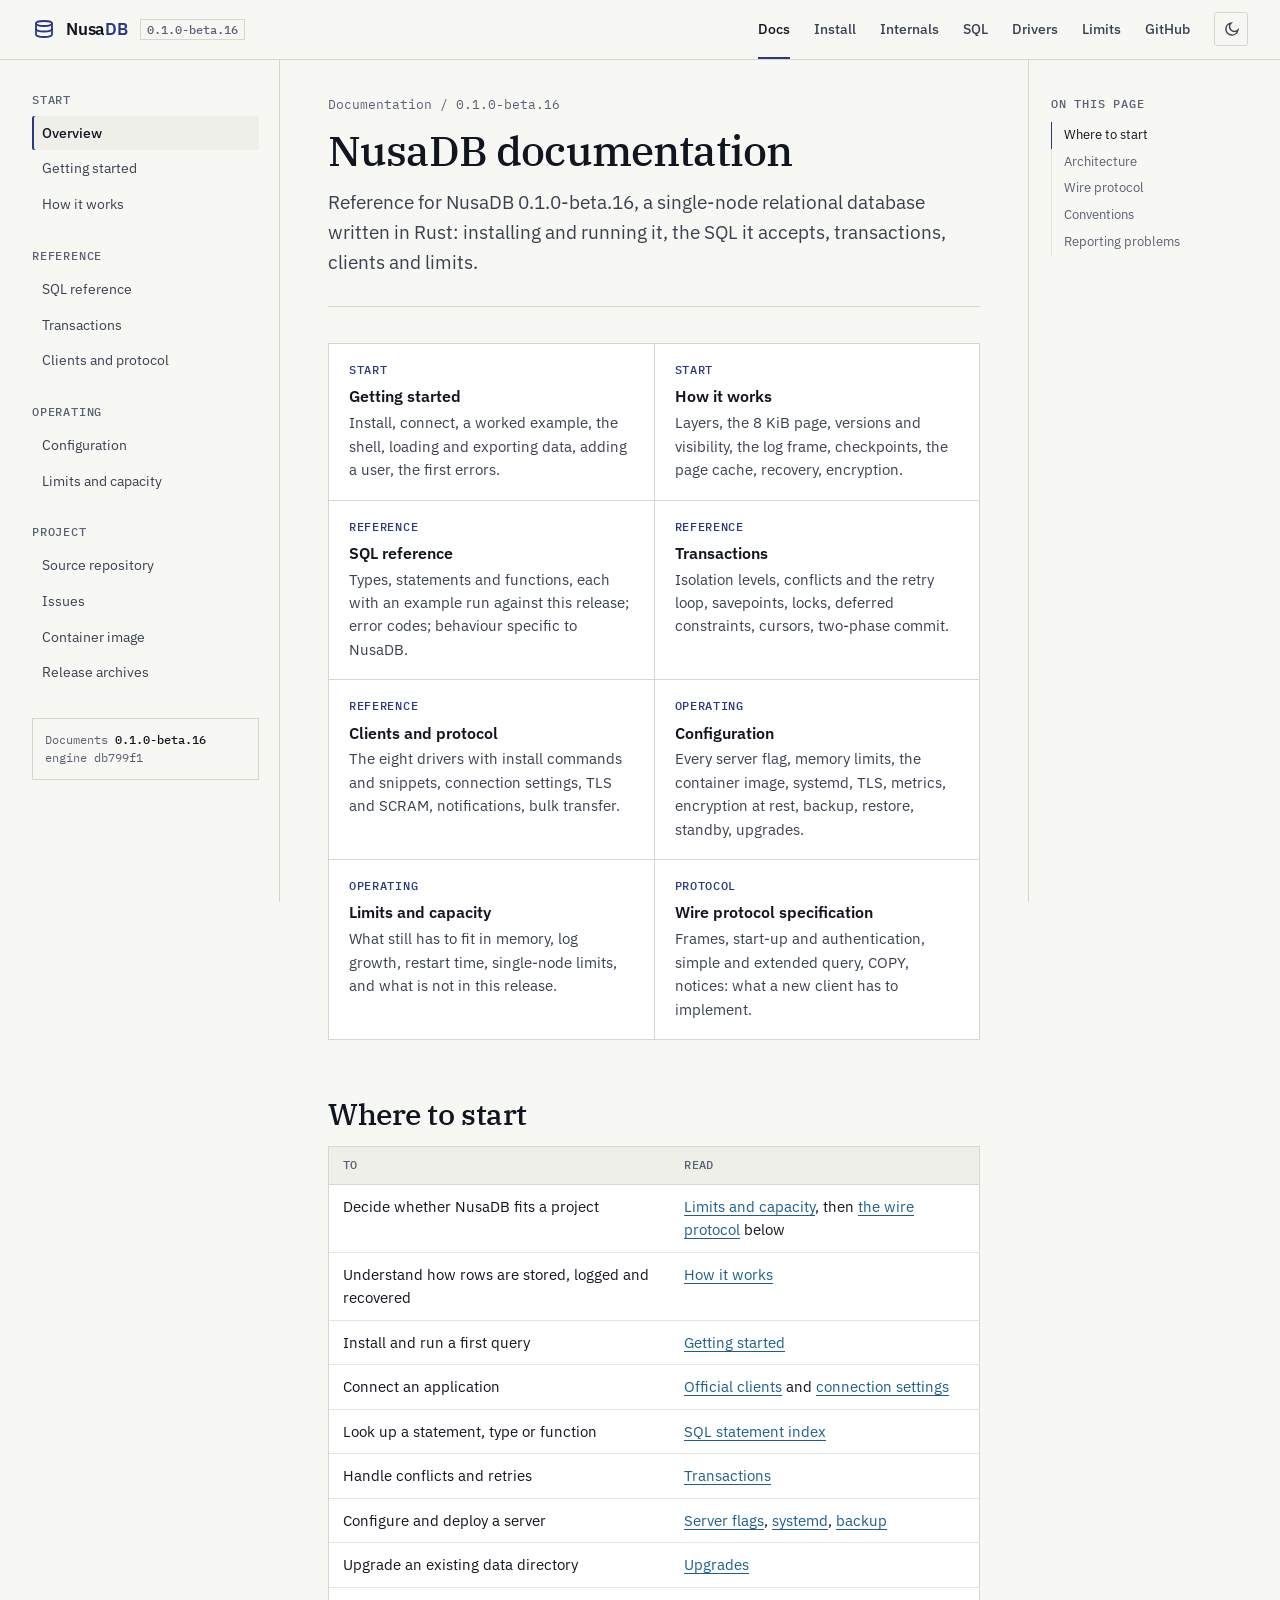
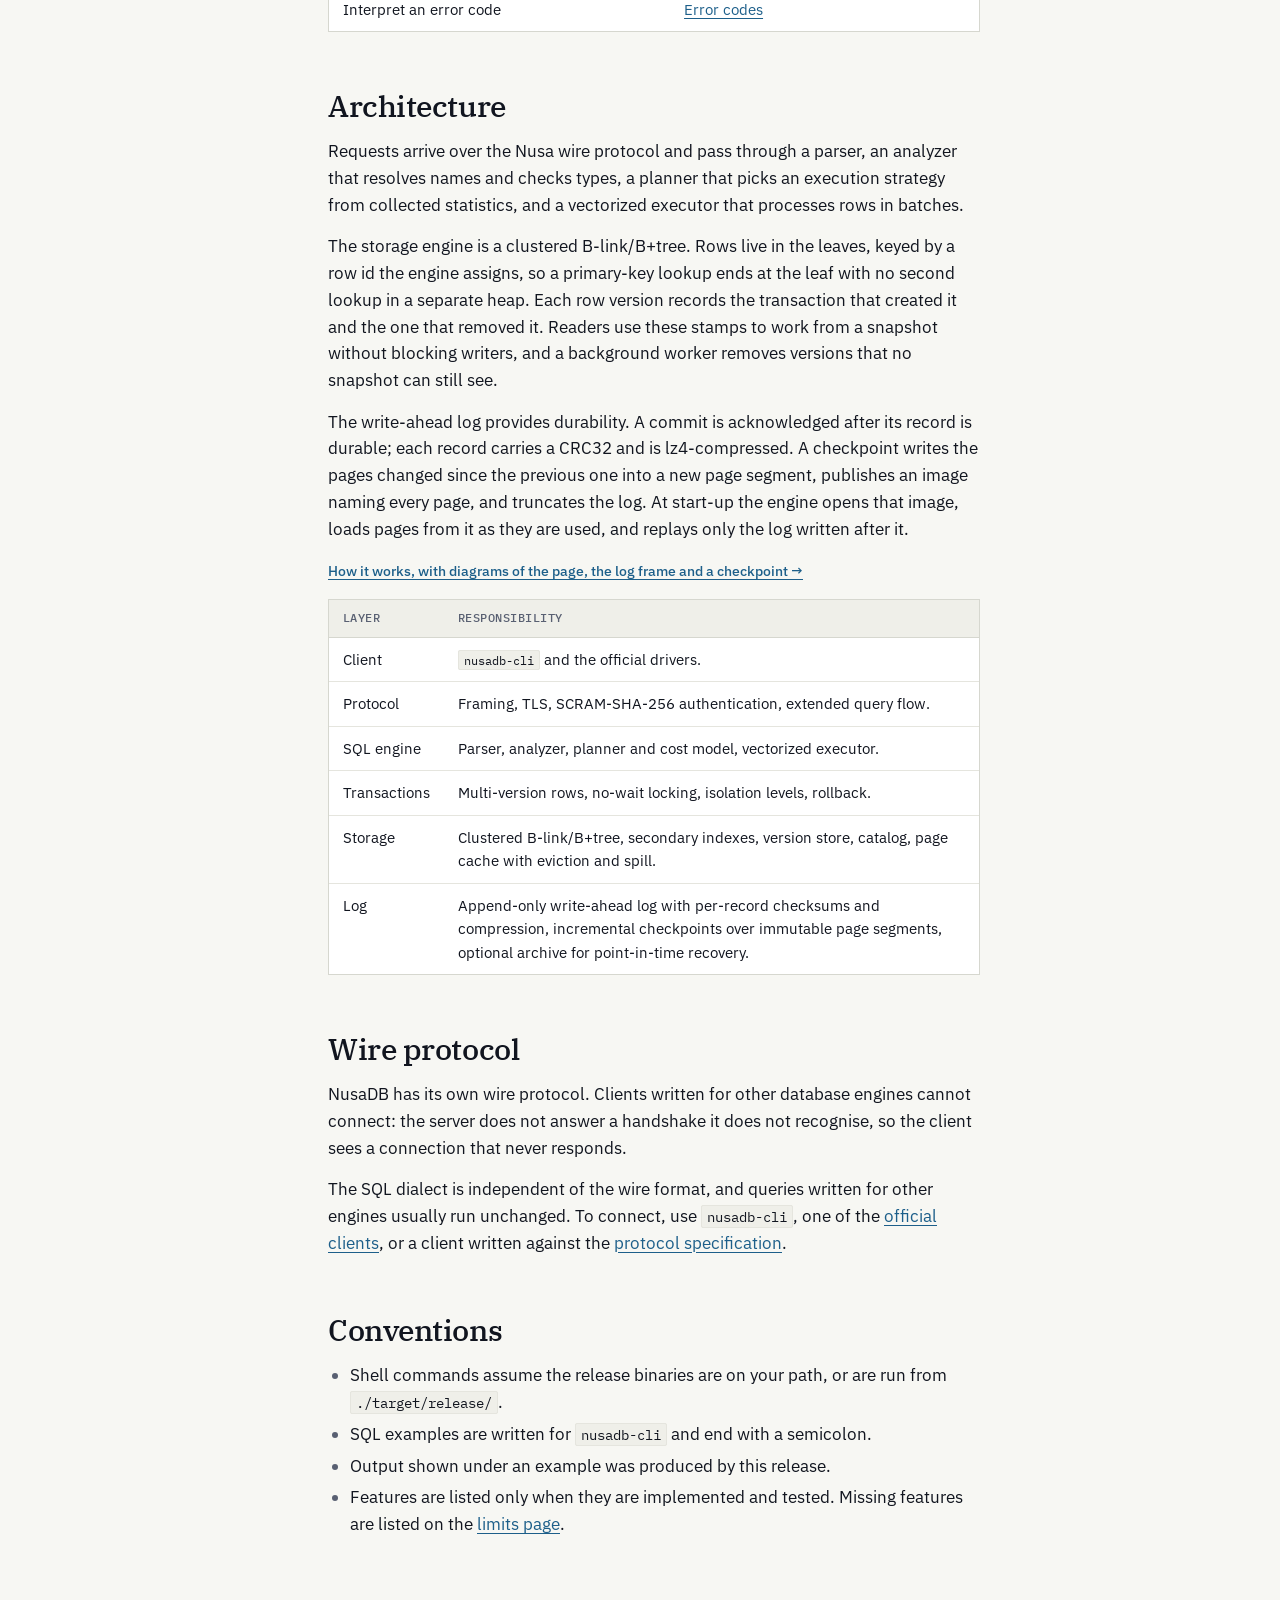
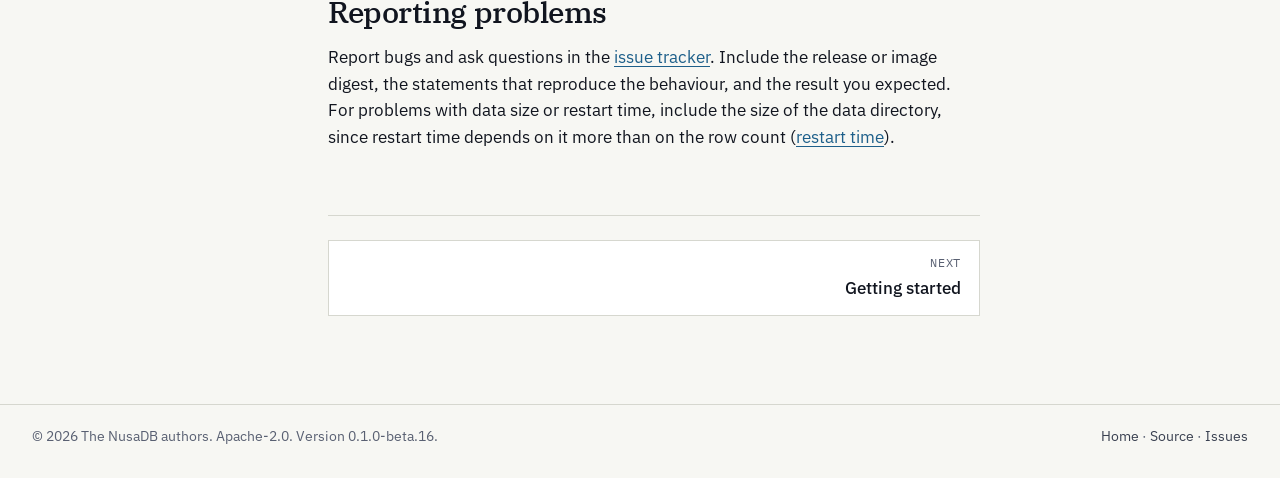
==== commit e0a2a8d9: "Redesign the site as a datasheet, add the internals page and fix outdated docs Home: numbered sectio" ====
--- a/docs/index.html
+++ b/docs/index.html
@@ -5,12 +5,12 @@
 <meta name="viewport" content="width=device-width, initial-scale=1" />
 <title>Documentation · NusaDB</title>
 <meta name="description" content="Documentation for NusaDB: installation, SQL reference, transactions, server configuration, capacity limits, and the client protocol." />
-<meta name="theme-color" content="#0e1014" />
+<meta name="theme-color" content="#0b0f17" />
 <script>document.documentElement.classList.add("js");try{var t=localStorage.getItem("nusadb-theme");if(t==="light"||t==="dark")document.documentElement.setAttribute("data-theme",t)}catch(e){}</script>
 <link rel="preconnect" href="https://fonts.googleapis.com" />
 <link rel="preconnect" href="https://fonts.gstatic.com" crossorigin />
-<link href="https://fonts.googleapis.com/css2?family=IBM+Plex+Mono:wght@400;500&family=IBM+Plex+Sans:wght@400;500;600&display=swap" rel="stylesheet" />
-<link rel="stylesheet" href="../css/style.css" />
+<link href="https://fonts.googleapis.com/css2?family=IBM+Plex+Mono:wght@400;500&family=IBM+Plex+Sans:wght@400;500;600&family=IBM+Plex+Serif:ital,wght@0,500;1,500&display=swap" rel="stylesheet" />
+<link rel="stylesheet" href="../css/style.css?v=20261029r2" />
 </head>
 <body>
 <a class="skip" href="#main">Skip to content</a>
@@ -24,8 +24,9 @@
         <path d="M4 12c0 1.4 3.6 2.5 8 2.5s8-1.1 8-2.5"/>
       </svg>
       <span>Nusa<b>DB</b></span>
+      <span class="ver">0.1.0-beta.16</span>
     </a>
-    <nav class="mast-nav" id="mastNav" aria-label="Main"><ul><li><a href="./" aria-current="page">Docs</a></li><li><a href="getting-started.html">Install</a></li><li><a href="clients.html">Drivers</a></li><li><a href="sql.html">SQL</a></li><li><a href="limits.html">Limits</a></li><li><a href="../#changes">Changes</a></li><li><a href="https://github.com/nusadb/nusadb">GitHub</a></li></ul></nav>
+    <nav class="mast-nav" id="mastNav" aria-label="Main"><ul><li><a href="./" aria-current="page">Docs</a></li><li><a href="../#install">Install</a></li><li><a href="internals.html">Internals</a></li><li><a href="sql.html">SQL</a></li><li><a href="clients.html">Drivers</a></li><li><a href="limits.html">Limits</a></li><li><a href="https://github.com/nusadb/nusadb">GitHub</a></li></ul></nav>
     <div class="mast-tools">
       <button class="icon-btn" id="themeBtn" type="button" aria-label="Switch theme"></button>
       <button class="icon-btn burger" id="burger" type="button" aria-label="Menu" aria-expanded="false" aria-controls="mastNav">
@@ -48,6 +49,7 @@
 <ul>
 <li><a href="./" aria-current="page">Overview</a></li>
 <li><a href="getting-started.html">Getting started</a></li>
+<li><a href="internals.html">How it works</a></li>
 </ul>
 <h4>Reference</h4>
 <ul>
@@ -65,17 +67,30 @@
 <li><a href="https://github.com/nusadb/nusadb">Source repository</a></li>
 <li><a href="https://github.com/nusadb/nusadb/issues">Issues</a></li>
 <li><a href="https://hub.docker.com/r/nusadb/nusadb">Container image</a></li>
-</ul>
+<li><a href="https://github.com/nusadb/nusadb/releases">Release archives</a></li>
+</ul>
+<p class="side-ver">Documents <b>0.1.0-beta.16</b><br />engine db799f1</p>
 </div>
     </aside>
 
     <main class="prose" id="main">
-      <p class="crumb">Documentation</p>
+      <p class="crumb">Documentation / 0.1.0-beta.16</p>
       <h1>NusaDB documentation</h1>
       <p class="summary">
         Reference for NusaDB 0.1.0-beta.16, a single-node relational database written in Rust:
         installing and running it, the SQL it accepts, transactions, clients and limits.
       </p>
+
+      <div class="cards">
+        <a href="getting-started.html"><span>Start</span><b>Getting started</b>Install, connect, a worked example, the shell, loading and exporting data, adding a user, the first errors.</a>
+        <a href="internals.html"><span>Start</span><b>How it works</b>Layers, the 8 KiB page, versions and visibility, the log frame, checkpoints, the page cache, recovery, encryption.</a>
+        <a href="sql.html"><span>Reference</span><b>SQL reference</b>Types, statements and functions, each with an example run against this release; error codes; behaviour specific to NusaDB.</a>
+        <a href="transactions.html"><span>Reference</span><b>Transactions</b>Isolation levels, conflicts and the retry loop, savepoints, locks, deferred constraints, cursors, two-phase commit.</a>
+        <a href="clients.html"><span>Reference</span><b>Clients and protocol</b>The eight drivers with install commands and snippets, connection settings, TLS and SCRAM, notifications, bulk transfer.</a>
+        <a href="configuration.html"><span>Operating</span><b>Configuration</b>Every server flag, memory limits, the container image, systemd, TLS, metrics, encryption at rest, backup, restore, standby, upgrades.</a>
+        <a href="limits.html"><span>Operating</span><b>Limits and capacity</b>What still has to fit in memory, log growth, restart time, single-node limits, and what is not in this release.</a>
+        <a href="https://github.com/nusadb/nusadb/blob/master/docs/wire-protocol.md"><span>Protocol</span><b>Wire protocol specification</b>Frames, start-up and authentication, simple and extended query, COPY, notices: what a new client has to implement.</a>
+      </div>
 
       <h2 id="where-to-start">Where to start</h2>
       <div class="table-scroll">
@@ -85,7 +100,7 @@
           </thead>
           <tbody>
             <tr><td>Decide whether NusaDB fits a project</td><td><a href="limits.html">Limits and capacity</a>, then <a href="#protocol">the wire protocol</a> below</td></tr>
-            <tr><td>Install and run a first query</td><td><a href="getting-started.html">Getting started</a></td></tr>
+            <tr><td>Understand how rows are stored, logged and recovered</td><td><a href="internals.html">How it works</a></td></tr><tr><td>Install and run a first query</td><td><a href="getting-started.html">Getting started</a></td></tr>
             <tr><td>Connect an application</td><td><a href="clients.html#official-clients">Official clients</a> and <a href="clients.html#connection-settings">connection settings</a></td></tr>
             <tr><td>Look up a statement, type or function</td><td><a href="sql.html#statement-index">SQL statement index</a></td></tr>
             <tr><td>Handle conflicts and retries</td><td><a href="transactions.html">Transactions</a></td></tr>
@@ -96,21 +111,7 @@
         </table>
       </div>
 
-      <div class="table-scroll">
-        <table>
-          <thead>
-            <tr><th>Page</th><th>Contents</th></tr>
-          </thead>
-          <tbody>
-            <tr><td><a href="getting-started.html">Getting started</a></td><td>Install, connect, a worked example, the shell, the drivers, adding a user, the first errors.</td></tr>
-            <tr><td><a href="sql.html">SQL reference</a></td><td>Types, statements and functions, each with an example run against this release; error codes; behaviour specific to NusaDB.</td></tr>
-            <tr><td><a href="transactions.html">Transactions</a></td><td>Isolation levels, conflicts and the retry loop, aborted transactions, savepoints, locks, cursors, two-phase commit.</td></tr>
-            <tr><td><a href="clients.html">Clients and protocol</a></td><td>Official drivers with install commands and snippets, connection settings, TLS and SCRAM, notifications.</td></tr>
-            <tr><td><a href="configuration.html">Configuration</a></td><td>Server flags, authentication and roles, memory limits and the page cache, the container image, systemd, TLS, metrics, encryption at rest, checkpoints, backup, point-in-time recovery, standby, upgrades.</td></tr>
-            <tr><td><a href="limits.html">Limits and capacity</a></td><td>What has to fit in memory, log growth and checkpoints, restart time, backup and standby, one server per data directory, storage errors, and features not in this release.</td></tr>
-          </tbody>
-        </table>
-      </div>
+      
 
       <h2 id="architecture">Architecture</h2>
       <p>
@@ -133,6 +134,7 @@
         as they are used, and replays only the log written after it.
       </p>
 
+      <p><a class="more" href="internals.html">How it works, with diagrams of the page, the log frame and a checkpoint</a></p>
       <div class="table-scroll">
         <table>
           <thead><tr><th>Layer</th><th>Responsibility</th></tr></thead>
@@ -179,11 +181,8 @@
       </p>
 
       <div class="nextprev">
-        <a class="to-next" href="getting-started.html" style="margin-left:auto">
-          <small>Next</small>
-          Getting started
-        </a>
-      </div>
+<a class="to-next" href="getting-started.html" style="margin-left:auto"><small>Next</small>Getting started</a>
+</div>
     </main>
 
     <nav class="toc" id="toc" aria-label="On this page"><strong>On this page</strong></nav>
@@ -200,6 +199,6 @@
   </div>
 </footer>
 
-<script src="../js/main.js"></script>
+<script src="../js/main.js?v=20261029r2"></script>
 </body>
 </html>
--- a/css/style.css
+++ b/css/style.css
@@ -1,386 +1,702 @@
 /* NusaDB site
    ---------------------------------------------------------------------------
-   Structure comes from 1px lines, not from shadows or tinted bands. Two brand
-   colours: navy #293880 and blue #4297C8. Blue is 3.0:1 on the light ground,
-   too low for text, so light-theme links use the darker step #1d6e99 (5.2:1)
-   and blue itself is kept for focus rings and marks. On the dark ground blue
-   reaches 5.9:1 and carries links directly.
+   The look borrows from a datasheet and an engineering drawing: a paper ground,
+   hairline rules, numbered figures with captions, monospace for anything that
+   is a name, a size or a flag, and a serif for headings. Colour is spent where
+   it carries meaning. Navy (#293880) and blue (#4297C8) are the brand; one warm
+   signal colour marks the durability point in diagrams (the fsync of a commit,
+   the moment a checkpoint publishes) and nothing else.
 
    Contrast of the main pairs (WCAG 2.x):
-     light  ink #13161c on #f6f7f9 16.9   ink-2 9.6   ink-3 5.7   link 5.2
-            white on navy button 10.7
-     dark   ink #e8eaef on #0e1014 15.8   ink-2 10.3  ink-3 6.6   link 5.9
-            #08131d on blue button 5.8
-     code   #dfe4ee on #10131a 14.6, comments #8a95ad 6.2
+     light  ink #11151f on #f7f7f3 17.6   ink-2 #394050 10.0   ink-3 #596072 6.0
+            link #1d5f8a 6.4   signal #b23c0a 5.6   white on navy 10.7
+     dark   ink #e7eaf0 on #0b0f17 16.4   ink-2 #b3bbca 10.1   ink-3 #8b95a8 6.3
+            link #6db4df 7.9   signal #f0884a 7.3   #08131d on blue 5.8
+     code   #dfe4ee on #0e131d 14.8, comments #8a95ad 6.0
    -------------------------------------------------------------------------- */
 
 :root {
   color-scheme: light;
 
-  /* brand */
   --navy: #293880;
-  --navy-600: #33459b;
-  --navy-800: #1d2760;
-  --navy-900: #131a3f;
+  --navy-700: #222f6c;
   --blue: #4297C8;
-  --blue-ink: #1d6e99;
-
-  /* light theme */
-  --bg: #f6f7f9;
-  --panel: #ffffff;
-  --sunk: #eceef2;
-  --ink: #13161c;
-  --ink-2: #3a4150;
-  --ink-3: #5a6272;
-  --line: #d5dae2;
-  --line-2: #e4e7ec;
-  --link: var(--blue-ink);
+
+  --bg: #f7f7f3;
+  --surface: #ffffff;
+  --sunk: #efefe9;
+  --ink: #11151f;
+  --ink-2: #394050;
+  --ink-3: #596072;
+  --line: #d6d7cf;
+  --line-2: #e5e5de;
+  --grid: rgba(41, 56, 128, 0.055);
+  --brand: var(--navy);
+  --brand-soft: #e4e8f5;
+  --link: #1d5f8a;
   --link-hover: var(--navy);
-  --mark: var(--navy);
-  --select: #e3ebf6;
+  --signal: #b23c0a;
+  --signal-soft: #f6e3d8;
+  --select: #dfe6f5;
   --btn-bg: var(--navy);
   --btn-ink: #ffffff;
-  --btn-hover: var(--navy-800);
+  --btn-hover: var(--navy-700);
+  --ok: #1f6b45;
   --warn: #7a4f00;
-  --warn-line: #d9b56a;
-
-  --code-bg: #10131a;
+  --warn-line: #d3ab5c;
+
+  --code-bg: #0e131d;
   --code-ink: #dfe4ee;
-  --code-line: #262b36;
+  --code-line: #222a3a;
   --code-dim: #8a95ad;
-
-  /* type */
+  --code-k: #8cc2ea;
+  --code-s: #9bd5a8;
+  --code-o: #c7cfdd;
+
+  /* diagrams */
+  --d-stroke: #5d6475;
+  --d-fill: #ffffff;
+  --d-fill-2: #ecede6;
+  --d-brand: #293880;
+  --d-brand-fill: #dfe5f6;
+  --d-blue-fill: #d6eaf6;
+  --chart-base: #5d6475;
+
+  --serif: "IBM Plex Serif", Georgia, "Times New Roman", serif;
   --sans: "IBM Plex Sans", ui-sans-serif, system-ui, -apple-system, "Segoe UI", Roboto, Arial, sans-serif;
   --mono: "IBM Plex Mono", ui-monospace, SFMono-Regular, Menlo, Consolas, monospace;
-  /* scale, ratio about 1.2 from 16px */
+
   --fs-xs: 12.5px;
   --fs-sm: 14px;
-  --fs-base: 16px;
-  --fs-md: 18px;
-  --fs-lg: 21px;
-  --fs-xl: 26px;
-  --fs-2xl: clamp(28px, 3.4vw, 34px);
-  --fs-3xl: clamp(30px, 4.6vw, 44px);
-
-  /* shape and space */
-  --r-sm: 2px;
-  --r: 4px;
-  --r-lg: 6px;
-  --gutter: 28px;
+  --fs-base: 16.5px;
+  --fs-md: 18.5px;
+  --fs-lg: 22px;
+  --fs-xl: clamp(24px, 2.6vw, 30px);
+  --fs-2xl: clamp(30px, 3.6vw, 42px);
+  --fs-3xl: clamp(36px, 5.6vw, 68px);
+
+  --r: 3px;
+  --gutter: 32px;
+  --max: 1280px;
   --sidebar: 248px;
-  --toc: 212px;
-  --measure: 72ch;
-  --head-h: 56px;
+  --toc: 220px;
+  --measure: 70ch;
+  --head-h: 58px;
 }
 
 :root[data-theme="dark"] {
   color-scheme: dark;
-  --bg: #0e1014;
-  --panel: #15181e;
-  --sunk: #1a1d24;
-  --ink: #e8eaef;
-  --ink-2: #b9bfcb;
-  --ink-3: #9099a8;
-  --line: #262a33;
-  --line-2: #1d2027;
-  --link: var(--blue);
-  --link-hover: #8cc4e6;
-  --mark: var(--blue);
-  --select: #172036;
+  --bg: #0b0f17;
+  --surface: #111725;
+  --sunk: #151c2b;
+  --ink: #e7eaf0;
+  --ink-2: #b3bbca;
+  --ink-3: #8b95a8;
+  --line: #263046;
+  --line-2: #1b2232;
+  --grid: rgba(110, 150, 220, 0.06);
+  --brand: #7fa8e6;
+  --brand-soft: #172241;
+  --link: #6db4df;
+  --link-hover: #a5d1ee;
+  --signal: #f0884a;
+  --signal-soft: #3a2116;
+  --select: #1b2a4a;
   --btn-bg: var(--blue);
   --btn-ink: #08131d;
   --btn-hover: #63aad5;
+  --ok: #6fcf9a;
   --warn: #e0b966;
   --warn-line: #6b5628;
-  --code-bg: #0a0c10;
-  --code-line: #232731;
+  --code-bg: #070a10;
+  --code-line: #1f2636;
+  --d-stroke: #8b95a8;
+  --d-fill: #111725;
+  --d-fill-2: #182033;
+  --d-brand: #8fb3ea;
+  --d-brand-fill: #1a2a4f;
+  --d-blue-fill: #12324a;
+  --chart-base: #66728a;
 }
 
 @media (prefers-color-scheme: dark) {
   :root:not([data-theme="light"]) {
     color-scheme: dark;
-    --bg: #0e1014;
-    --panel: #15181e;
-    --sunk: #1a1d24;
-    --ink: #e8eaef;
-    --ink-2: #b9bfcb;
-    --ink-3: #9099a8;
-    --line: #262a33;
-    --line-2: #1d2027;
-    --link: var(--blue);
-    --link-hover: #8cc4e6;
-    --mark: var(--blue);
-    --select: #172036;
+    --bg: #0b0f17;
+    --surface: #111725;
+    --sunk: #151c2b;
+    --ink: #e7eaf0;
+    --ink-2: #b3bbca;
+    --ink-3: #8b95a8;
+    --line: #263046;
+    --line-2: #1b2232;
+    --grid: rgba(110, 150, 220, 0.06);
+    --brand: #7fa8e6;
+    --brand-soft: #172241;
+    --link: #6db4df;
+    --link-hover: #a5d1ee;
+    --signal: #f0884a;
+    --signal-soft: #3a2116;
+    --select: #1b2a4a;
     --btn-bg: var(--blue);
     --btn-ink: #08131d;
     --btn-hover: #63aad5;
+    --ok: #6fcf9a;
     --warn: #e0b966;
     --warn-line: #6b5628;
-    --code-bg: #0a0c10;
-    --code-line: #232731;
+    --code-bg: #070a10;
+    --code-line: #1f2636;
+    --d-stroke: #8b95a8;
+    --d-fill: #111725;
+    --d-fill-2: #182033;
+    --d-brand: #8fb3ea;
+    --d-brand-fill: #1a2a4f;
+    --d-blue-fill: #12324a;
+  --chart-base: #66728a;
   }
 }
 
 /* ---------- base ---------- */
 
 *, *::before, *::after { box-sizing: border-box; }
-html { -webkit-text-size-adjust: 100%; scroll-padding-top: calc(var(--head-h) + 16px); }
+html { -webkit-text-size-adjust: 100%; scroll-padding-top: calc(var(--head-h) + 20px); }
 body {
   margin: 0; background: var(--bg); color: var(--ink);
-  font: 400 var(--fs-base)/1.6 var(--sans);
-  -webkit-font-smoothing: antialiased;
+  font: 400 var(--fs-base)/1.62 var(--sans);
+  -webkit-font-smoothing: antialiased; text-rendering: optimizeLegibility;
+  overflow-x: hidden;
 }
 img, svg { max-width: 100%; }
 a { color: var(--link); text-decoration-thickness: 1px; text-underline-offset: 3px; }
 a:hover { color: var(--link-hover); }
-:focus-visible { outline: 2px solid var(--blue); outline-offset: 2px; border-radius: var(--r-sm); }
+:focus-visible { outline: 2px solid var(--blue); outline-offset: 2px; }
 ::selection { background: var(--select); }
-
-h1, h2, h3, h4, h5 { font-weight: 600; line-height: 1.25; letter-spacing: -0.01em; color: var(--ink); margin: 0; }
+h1, h2, h3, h4 { margin: 0; color: var(--ink); line-height: 1.2; }
+h1, h2 { font-family: var(--serif); font-weight: 500; letter-spacing: -0.015em; }
+h3, h4 { font-family: var(--sans); font-weight: 600; letter-spacing: -0.005em; }
 code, kbd, pre, samp { font-family: var(--mono); }
-hr { border: 0; border-top: 1px solid var(--line); margin: 40px 0; }
-
-.wrap { width: 100%; max-width: 1240px; margin: 0 auto; padding: 0 var(--gutter); }
-.skip { position: absolute; left: -9999px; background: var(--navy); color: #fff; padding: 10px 14px; z-index: 100; border-radius: var(--r); }
+p { margin: 0 0 14px; }
+.wrap { width: 100%; max-width: var(--max); margin: 0 auto; padding: 0 var(--gutter); }
+.skip { position: absolute; left: -9999px; background: var(--navy); color: #fff; padding: 10px 14px; z-index: 100; }
 .skip:focus { left: 8px; top: 8px; color: #fff; }
+.mono { font-family: var(--mono); }
+.dim { color: var(--ink-3); }
+.sr { position: absolute; width: 1px; height: 1px; overflow: hidden; clip: rect(0 0 0 0); white-space: nowrap; }
+
+/* inline code in running text */
+:not(pre) > code {
+  font-size: .86em; padding: 1px 5px; border-radius: 2px;
+  background: var(--sunk); color: var(--ink); border: 1px solid var(--line-2);
+  overflow-wrap: break-word;
+}
+h1 code, h2 code, h3 code { background: none; border: 0; padding: 0; font-size: .9em; }
 
 /* ---------- masthead ---------- */
 
-.masthead { position: sticky; top: 0; z-index: 40; background: var(--bg); border-bottom: 1px solid var(--line); }
+.masthead {
+  position: sticky; top: 0; z-index: 40;
+  background: color-mix(in srgb, var(--bg) 92%, transparent);
+  -webkit-backdrop-filter: saturate(1.2) blur(8px); backdrop-filter: saturate(1.2) blur(8px);
+  border-bottom: 1px solid var(--line);
+}
 .masthead-in { display: flex; align-items: center; gap: 24px; min-height: var(--head-h); }
 .brand {
-  display: inline-flex; align-items: center; gap: 9px; flex: none;
-  font-weight: 600; font-size: 16px; letter-spacing: -0.01em;
-  color: var(--ink); text-decoration: none;
+  display: inline-flex; align-items: center; gap: 10px; flex: none;
+  font: 600 17px/1 var(--sans); letter-spacing: -0.01em; color: var(--ink); text-decoration: none;
 }
 .brand:hover { color: var(--ink); }
-.brand svg { color: var(--mark); }
-.brand b { color: var(--mark); font-weight: 600; }
+.brand svg { color: var(--brand); }
+.brand b { color: var(--brand); font-weight: 600; }
 .brand .ver {
-  font: 400 var(--fs-xs)/1 var(--mono); color: var(--ink-3);
-  border: 1px solid var(--line); border-radius: var(--r-sm); padding: 4px 6px; margin-left: 4px;
-}
-
+  font: 500 11.5px/1 var(--mono); color: var(--ink-3); letter-spacing: 0;
+  border: 1px solid var(--line); padding: 4px 6px; margin-left: 2px;
+}
 .mast-nav { margin-left: auto; }
-.mast-nav ul { display: flex; flex-wrap: wrap; align-items: center; gap: 4px 22px; list-style: none; margin: 0; padding: 0; }
+.mast-nav ul { display: flex; flex-wrap: wrap; align-items: center; gap: 4px 24px; list-style: none; margin: 0; padding: 0; }
 .mast-nav a {
-  display: block; padding: 17px 0 15px; border-bottom: 2px solid transparent;
+  display: block; padding: 18px 0 16px; border-bottom: 2px solid transparent;
   color: var(--ink-2); text-decoration: none; font-size: var(--fs-sm); font-weight: 500;
 }
 .mast-nav a:hover { color: var(--ink); }
-.mast-nav a[aria-current="page"] { color: var(--ink); border-bottom-color: var(--mark); }
-
+.mast-nav a[aria-current="page"] { color: var(--ink); border-bottom-color: var(--brand); }
 .mast-tools { display: flex; align-items: center; gap: 8px; flex: none; }
 .icon-btn {
-  display: inline-grid; place-items: center; width: 32px; height: 32px; padding: 0;
-  background: transparent; color: var(--ink-2);
-  border: 1px solid var(--line); border-radius: var(--r); cursor: pointer;
+  display: inline-grid; place-items: center; width: 34px; height: 34px; padding: 0;
+  background: transparent; color: var(--ink-2); border: 1px solid var(--line); border-radius: var(--r); cursor: pointer;
 }
 .icon-btn:hover { color: var(--ink); background: var(--sunk); }
 .burger, #themeBtn { display: none; }
 html.js #themeBtn { display: inline-grid; }
 
-/* ---------- buttons and links ---------- */
+/* ---------- buttons ---------- */
 
 .btn {
-  display: inline-flex; align-items: center; gap: 8px; min-height: 40px;
-  padding: 8px 16px; border-radius: var(--r);
-  font-size: 15px; font-weight: 500; text-decoration: none; white-space: nowrap;
+  display: inline-flex; align-items: center; gap: 9px; min-height: 44px;
+  padding: 10px 18px; border-radius: var(--r);
+  font: 500 15px/1.2 var(--sans); text-decoration: none; white-space: nowrap;
   border: 1px solid transparent; cursor: pointer;
 }
 .btn-primary { background: var(--btn-bg); color: var(--btn-ink); border-color: var(--btn-bg); }
 .btn-primary:hover { background: var(--btn-hover); border-color: var(--btn-hover); color: var(--btn-ink); }
 .btn-line { background: transparent; color: var(--ink); border-color: var(--line); }
 .btn-line:hover { background: var(--sunk); color: var(--ink); }
+.btn svg { flex: none; }
 .more { font-size: var(--fs-sm); font-weight: 500; white-space: nowrap; }
 .more::after { content: " \2192"; }
 
-/* ---------- homepage ---------- */
-
-/* The page is a column framed by two vertical rules; each block ends on a
-   rule that runs the full width of the window. */
-.frame { max-width: 1240px; margin: 0 auto; border-left: 1px solid var(--line); border-right: 1px solid var(--line); }
-.block { border-bottom: 1px solid var(--line); }
-.block-in { padding: 56px var(--gutter); }
-
-.intro h1 { font-size: var(--fs-3xl); line-height: 1.12; letter-spacing: -0.02em; max-width: 22ch; margin-bottom: 18px; }
-.intro .lead { font-size: var(--fs-md); color: var(--ink-2); max-width: 60ch; margin: 0 0 28px; }
-.intro .lead code { font-size: .9em; }
-.install { max-width: 720px; margin-bottom: 24px; }
+/* ---------- home: shared section frame ---------- */
+
+/* Each section is a row of a 12-column grid. The left three columns carry
+   a numbered margin label, the way a report numbers its chapters. */
+.sec { border-top: 1px solid var(--line); position: relative; }
+.sec-in { display: grid; grid-template-columns: repeat(12, minmax(0, 1fr)); gap: 0 32px; padding-top: 72px; padding-bottom: 80px; }
+.sec-label {
+  grid-column: 1 / span 3; align-self: start; position: sticky; top: calc(var(--head-h) + 24px);
+  font: 500 12.5px/1.5 var(--mono); color: var(--ink-3); letter-spacing: .02em;
+}
+.sec-label b { display: block; color: var(--brand); font-weight: 500; margin-bottom: 2px; }
+.sec-body { grid-column: 4 / span 9; min-width: 0; }
+.sec-wide { grid-column: 1 / -1; min-width: 0; }
+.sec h2 { font-size: var(--fs-2xl); line-height: 1.12; max-width: 24ch; margin-bottom: 18px; }
+.sec .lede { font-size: var(--fs-md); color: var(--ink-2); max-width: 62ch; margin-bottom: 28px; }
+.sec p { max-width: var(--measure); }
+
+/* ---------- hero ---------- */
+
+.hero { position: relative; border-bottom: 1px solid var(--line); overflow: hidden; }
+.hero::before {
+  /* a faint drafting grid, 24px minor; drawn, not an image */
+  content: ""; position: absolute; inset: 0; pointer-events: none;
+  background-image:
+    linear-gradient(var(--grid) 1px, transparent 1px),
+    linear-gradient(90deg, var(--grid) 1px, transparent 1px);
+  background-size: 24px 24px;
+  -webkit-mask-image: linear-gradient(to bottom, #000 0%, #000 55%, transparent 100%);
+  mask-image: linear-gradient(to bottom, #000 0%, #000 55%, transparent 100%);
+}
+.hero-in { position: relative; display: grid; grid-template-columns: repeat(12, minmax(0, 1fr)); gap: 0 32px; padding-top: 64px; padding-bottom: 40px; }
+.hero-copy { grid-column: 1 / span 8; min-width: 0; }
+.hero-kicker { font: 500 13px/1.4 var(--mono); color: var(--ink-3); margin: 0 0 22px; display: flex; flex-wrap: wrap; gap: 6px 14px; }
+.hero-kicker span { white-space: nowrap; }
+.hero-kicker span + span { border-left: 1px solid var(--line); padding-left: 14px; }
+.hero h1 { font-size: var(--fs-3xl); line-height: 1.02; letter-spacing: -0.025em; max-width: 15ch; margin-bottom: 26px; }
+.hero h1 em { font-style: italic; color: var(--brand); }
+.hero .lede { font-size: var(--fs-md); color: var(--ink-2); max-width: 58ch; margin-bottom: 30px; }
 .actions { display: flex; flex-wrap: wrap; gap: 10px; }
 
-.block-head { display: flex; flex-wrap: wrap; align-items: baseline; justify-content: space-between; gap: 8px 24px; padding: 22px var(--gutter); border-bottom: 1px solid var(--line); }
-.block-head h2 { font-size: var(--fs-lg); letter-spacing: -0.01em; }
-.block-head p { margin: 0; color: var(--ink-3); font-size: var(--fs-sm); }
-
-.rows { list-style: none; margin: 0; padding: 0; }
-.rows li {
-  display: grid; grid-template-columns: 220px minmax(0, 1fr) 210px; gap: 8px 28px; align-items: baseline;
-  padding: 18px var(--gutter); border-bottom: 1px solid var(--line-2);
-}
-.rows li:last-child { border-bottom: 0; }
-.rows h3 { font-size: var(--fs-base); font-weight: 600; }
-.rows p { margin: 0; color: var(--ink-2); overflow-wrap: break-word; }
-.rows code { font-size: .88em; }
-.rows .more { justify-self: end; text-align: right; }
-
-.example { display: grid; grid-template-columns: minmax(0, 1fr) minmax(0, 2fr); }
-.example > div { padding: 32px var(--gutter); }
-.example > div + div { border-left: 1px solid var(--line); }
-.example p { color: var(--ink-2); margin: 0 0 14px; }
-.example .code { margin: 0; }
-
-.changes { display: grid; grid-template-columns: repeat(2, minmax(0, 1fr)); }
-.changes section { padding: 28px var(--gutter) 32px; }
-.changes section + section { border-left: 1px solid var(--line); }
-.changes h3 { font: 500 var(--fs-base)/1.4 var(--mono); margin-bottom: 4px; }
-.changes .when { margin: 0 0 14px; color: var(--ink-3); font-size: var(--fs-sm); }
-.changes ul { list-style: none; margin: 0; padding: 0; }
-.changes li { padding: 9px 0; border-top: 1px solid var(--line-2); font-size: 15px; color: var(--ink-2); }
-.changes li a { font: 400 var(--fs-xs)/1 var(--mono); margin-left: 6px; white-space: nowrap; }
+.spec {
+  grid-column: 9 / span 4; align-self: end; min-width: 0;
+  border: 1px solid var(--line); background: var(--surface); font-size: 14px;
+}
+.spec h2 { font: 500 12px/1 var(--mono); letter-spacing: .06em; text-transform: uppercase; color: var(--ink-3); padding: 12px 16px; border-bottom: 1px solid var(--line); margin: 0; }
+.spec dl { margin: 0; display: grid; grid-template-columns: auto minmax(0, 1fr); }
+.spec dt, .spec dd { padding: 8px 16px; border-bottom: 1px solid var(--line-2); margin: 0; }
+.spec dt { color: var(--ink-3); font-size: 13px; white-space: nowrap; padding-right: 8px; }
+.spec dd { font: 500 13px/1.45 var(--mono); color: var(--ink); text-align: right; overflow-wrap: anywhere; }
+.spec dl > :nth-last-child(-n+2) { border-bottom: 0; }
+
+/* ---------- figures ---------- */
+
+.fig { margin: 0; }
+.fig-frame { border: 1px solid var(--line); background: var(--surface); position: relative; }
+.fig-head {
+  display: flex; flex-wrap: wrap; justify-content: space-between; gap: 6px 16px; align-items: baseline;
+  padding: 10px 16px; border-bottom: 1px solid var(--line);
+  font: 500 12.5px/1.4 var(--mono); color: var(--ink-3);
+}
+.fig-head b { color: var(--ink); font-weight: 500; }
+.fig-scroll { overflow-x: auto; overscroll-behavior-x: contain; }
+.fig svg { display: block; width: 100%; height: auto; }
+.fig figcaption { font-size: 14px; color: var(--ink-2); padding: 12px 0 0; max-width: 78ch; }
+.fig figcaption b { font: 500 12.5px var(--mono); color: var(--ink); margin-right: 6px; }
+
+/* SVG drawing vocabulary: classes, so both themes come from the tokens. */
+.d-txt { fill: var(--ink); font: 400 13px var(--mono); }
+.d-txt-2 { fill: var(--ink-2); font: 400 12px var(--mono); }
+.d-txt-3 { fill: var(--ink-3); font: 400 11px var(--mono); }
+.d-txt-b { fill: var(--ink); font: 600 13px var(--sans); }
+.d-txt-s { fill: var(--ink); font: 500 14px var(--sans); }
+.d-txt-sig { fill: var(--signal); font: 500 12px var(--mono); }
+.d-txt-brand { fill: var(--d-brand); font: 500 12px var(--mono); }
+.d-box { fill: var(--d-fill); stroke: var(--d-stroke); stroke-width: 1; }
+.d-box-2 { fill: var(--d-fill-2); stroke: var(--d-stroke); stroke-width: 1; }
+.d-box-brand { fill: var(--d-brand-fill); stroke: var(--d-brand); stroke-width: 1; }
+.d-box-blue { fill: var(--d-blue-fill); stroke: var(--d-brand); stroke-width: 1; }
+.d-box-sig { fill: var(--signal-soft); stroke: var(--signal); stroke-width: 1; }
+.d-line { stroke: var(--d-stroke); stroke-width: 1; fill: none; }
+.d-line-brand { stroke: var(--d-brand); stroke-width: 1.5; fill: none; }
+.d-line-sig { stroke: var(--signal); stroke-width: 1.5; fill: none; }
+.d-dash { stroke-dasharray: 4 4; }
+.d-tick { stroke: var(--d-stroke); stroke-width: 1; }
+.d-arrow { fill: var(--d-stroke); }
+.d-arrow-brand { fill: var(--d-brand); }
+.d-arrow-sig { fill: var(--signal); }
+.d-dirty { fill: var(--signal-soft); stroke: var(--signal); }
+.d-clean { fill: var(--d-fill-2); stroke: var(--d-stroke); }
+
+/* ---------- the log figure (hero) ---------- */
+
+.logfig { grid-column: 1 / -1; margin-top: 48px; }
+.logfig .fig-scroll svg { min-width: 760px; }
+.logfig .state { font: 500 12.5px/1.4 var(--mono); color: var(--ink-3); }
+.logfig .state b { color: var(--signal); font-weight: 500; }
+.logfig .ctl { display: none; }
+html.js .logfig .ctl { display: inline-flex; gap: 6px; align-items: center; }
+.ctl button {
+  font: 500 12px/1 var(--mono); color: var(--ink-2); background: transparent;
+  border: 1px solid var(--line); border-radius: 2px; padding: 5px 8px; cursor: pointer;
+}
+.ctl button:hover { color: var(--ink); background: var(--sunk); }
+.lf-frame { transition: opacity .35s ease; }
+.lf-page { transition: fill .3s ease, stroke .3s ease; }
+.lf-flash { opacity: 0; transition: opacity .25s ease; }
+.lf-flash.on { opacity: 1; }
+.lf-seg, #lfCkptArrow { transition: opacity .4s ease; }
+
+/* ---------- prose blocks on the home page ---------- */
+
+.cols-2 { display: grid; grid-template-columns: repeat(2, minmax(0, 1fr)); gap: 0 40px; }
+.cols-2 > * { min-width: 0; }
+.fitlist { list-style: none; margin: 0; padding: 0; border-top: 1px solid var(--line); }
+.fitlist li { padding: 12px 0 12px 26px; border-bottom: 1px solid var(--line-2); position: relative; color: var(--ink-2); font-size: 15.5px; }
+.fitlist li::before { position: absolute; left: 0; top: 12px; font: 600 14px/1.6 var(--mono); }
+.fitlist.yes li::before { content: "+"; color: var(--ok); }
+.fitlist.no li::before { content: "\2212"; color: var(--signal); }
+.fit-h { font: 500 12.5px/1.4 var(--mono); color: var(--ink-3); text-transform: uppercase; letter-spacing: .06em; margin: 0 0 10px; }
+
+/* ---------- tour (tabbed SQL samples) ---------- */
+
+.tour { display: grid; grid-template-columns: minmax(0, 4fr) minmax(0, 8fr); border: 1px solid var(--line); background: var(--surface); }
+.tour-list { list-style: none; margin: 0; padding: 0; border-right: 1px solid var(--line); }
+.tour-list li + li { border-top: 1px solid var(--line-2); }
+.tour-list button, .tour-list a {
+  display: block; width: 100%; text-align: left; padding: 14px 18px; background: transparent; border: 0;
+  color: var(--ink-2); font: 400 15px/1.4 var(--sans); cursor: pointer; text-decoration: none;
+}
+.tour-list small { display: block; font: 400 12px/1.4 var(--mono); color: var(--ink-3); margin-top: 3px; }
+.tour-list button:hover, .tour-list a:hover { background: var(--sunk); color: var(--ink); }
+.tour-list [aria-selected="true"] { color: var(--ink); background: var(--sunk); box-shadow: inset 3px 0 0 var(--brand); font-weight: 500; }
+.tour-panels { min-width: 0; }
+.tour-panel { padding: 20px; }
+.tour-panel + .tour-panel { border-top: 1px solid var(--line); }
+html.js .tour-panel[hidden] { display: none; }
+.tour-panel p { font-size: 15px; color: var(--ink-2); }
+.tour-panel .code { margin-bottom: 0; }
+
+/* ---------- facts strip ---------- */
+
+.facts { display: grid; grid-template-columns: repeat(4, minmax(0, 1fr)); border: 1px solid var(--line); background: var(--surface); }
+.facts > div { padding: 18px 18px 20px; border-right: 1px solid var(--line-2); min-width: 0; }
+.facts > div:last-child { border-right: 0; }
+.facts b { display: block; font: 500 26px/1.1 var(--mono); color: var(--ink); letter-spacing: -0.02em; margin-bottom: 6px; }
+.facts span { display: block; font-size: 13.5px; color: var(--ink-2); line-height: 1.45; }
+.facts code { background: none; border: 0; padding: 0; font-size: 12px; color: var(--ink-3); overflow-wrap: anywhere; }
+
+/* ---------- layer stack figure + list ---------- */
+
+.stack { display: grid; grid-template-columns: minmax(0, 5fr) minmax(0, 7fr); gap: 0 40px; align-items: start; }
+.stack > * { min-width: 0; }
+.layers { list-style: none; margin: 0; padding: 0; counter-reset: l; border-top: 1px solid var(--line); }
+.layers li { display: grid; grid-template-columns: 54px minmax(0, 1fr); gap: 0 12px; padding: 13px 0; border-bottom: 1px solid var(--line-2); }
+.layers li::before { counter-increment: l; content: "L" counter(l); font: 500 13px/1.6 var(--mono); color: var(--brand); }
+.layers h3 { font-size: 15.5px; margin: 0 0 2px; }
+.layers p { margin: 0; font-size: 14.5px; color: var(--ink-2); }
+.layers code { font-size: 12.5px; }
+
+/* ---------- flag table ---------- */
+
+.flagtable { width: 100%; border-collapse: collapse; font-size: 14.5px; }
+.flagtable th { text-align: left; font: 500 12px/1.4 var(--mono); text-transform: uppercase; letter-spacing: .05em; color: var(--ink-3); padding: 0 12px 10px 0; border-bottom: 1px solid var(--line); }
+.flagtable td { padding: 11px 12px 11px 0; border-bottom: 1px solid var(--line-2); vertical-align: top; color: var(--ink-2); }
+.flagtable td:first-child { font: 500 13px/1.5 var(--mono); color: var(--ink); white-space: nowrap; }
+.flagtable td.def { font: 400 13px/1.5 var(--mono); color: var(--ink-3); white-space: nowrap; }
+.flagtable tr.grp td { font: 500 12px/1.4 var(--mono); color: var(--brand); text-transform: uppercase; letter-spacing: .06em; padding-top: 22px; border-bottom-color: var(--line); }
+
+/* ---------- numbers ---------- */
+
+.numbers { display: grid; grid-template-columns: minmax(0, 7fr) minmax(0, 5fr); gap: 0 40px; align-items: start; }
+.numbers > * { min-width: 0; }
+.mtable { width: 100%; border-collapse: collapse; font-size: 14.5px; }
+.mtable th { text-align: left; font: 500 12px/1.4 var(--mono); text-transform: uppercase; letter-spacing: .05em; color: var(--ink-3); padding: 0 12px 10px 0; border-bottom: 1px solid var(--line); }
+.mtable td { padding: 12px 12px 12px 0; border-bottom: 1px solid var(--line-2); vertical-align: top; color: var(--ink-2); }
+.mtable td.v { font: 500 17px/1.3 var(--mono); color: var(--ink); white-space: nowrap; }
+.mtable td small { display: block; font: 400 12px/1.45 var(--mono); color: var(--ink-3); margin-top: 3px; }
+.chart { border: 1px solid var(--line); background: var(--surface); padding: 16px 16px 12px; }
+.chart h3 { font-size: 15px; margin-bottom: 2px; }
+.chart .sub { font-size: 13px; color: var(--ink-3); margin: 0 0 12px; }
+.legend { display: flex; flex-wrap: wrap; gap: 6px 16px; font: 400 12.5px/1.4 var(--mono); color: var(--ink-2); margin: 0 0 10px; padding: 0; list-style: none; }
+.legend i { display: inline-block; width: 10px; height: 10px; margin-right: 6px; vertical-align: -1px; border-radius: 2px; }
+.sw-a { background: var(--d-brand); }
+.sw-b { background: var(--signal); }
+.bar-a { fill: var(--d-brand); }
+.bar-b { fill: var(--signal); }
+.bar-base { fill: var(--chart-base); }
+.sw-base { background: var(--chart-base); }
+.chart .bar:hover, .chart .bar:focus { opacity: .8; outline: none; }
+.chart-tip {
+  position: absolute; pointer-events: none; z-index: 5; background: var(--ink); color: var(--bg);
+  font: 500 12px/1.4 var(--mono); padding: 6px 8px; border-radius: 2px; white-space: nowrap; transform: translate(-50%, -110%);
+}
+.conditions { font-size: 13px; color: var(--ink-3); border-left: 2px solid var(--line); padding-left: 12px; margin-top: 18px; }
+.conditions p { margin: 0 0 6px; }
+
+/* ---------- drivers ---------- */
+
+.drivers { border: 1px solid var(--line); background: var(--surface); }
+.dtabs { display: flex; flex-wrap: wrap; border-bottom: 1px solid var(--line); }
+.dtabs button, .dtabs a {
+  font: 500 13.5px/1 var(--mono); color: var(--ink-2); background: transparent; border: 0;
+  border-right: 1px solid var(--line-2); padding: 13px 16px; cursor: pointer; text-decoration: none;
+}
+.dtabs button:hover, .dtabs a:hover { color: var(--ink); background: var(--sunk); }
+.dtabs [aria-selected="true"] { color: var(--ink); background: var(--sunk); box-shadow: inset 0 -2px 0 var(--brand); }
+.dpanel { display: grid; grid-template-columns: minmax(0, 4fr) minmax(0, 8fr); }
+.dpanel + .dpanel { border-top: 1px solid var(--line); }
+html.js .dpanel[hidden] { display: none; }
+.dmeta { padding: 18px; border-right: 1px solid var(--line-2); font-size: 14px; color: var(--ink-2); }
+.dmeta h3 { font-size: 16px; margin-bottom: 8px; }
+.dmeta dl { margin: 0; }
+.dmeta dt { font: 500 11.5px/1.4 var(--mono); text-transform: uppercase; letter-spacing: .05em; color: var(--ink-3); margin-top: 12px; }
+.dmeta dd { margin: 2px 0 0; font: 400 13px/1.5 var(--mono); color: var(--ink); overflow-wrap: anywhere; }
+.dcode { padding: 18px; min-width: 0; }
+.dcode .code { margin: 0; }
+.status { font: 500 11.5px/1 var(--mono); padding: 3px 6px; border: 1px solid var(--line); border-radius: 2px; color: var(--ink-2); white-space: nowrap; }
+.status.pub { color: var(--ok); border-color: currentColor; }
+.status.src { color: var(--warn); border-color: currentColor; }
+
+/* ---------- limits ---------- */
+
+.limits { list-style: none; margin: 0; padding: 0; display: grid; grid-template-columns: repeat(2, minmax(0, 1fr)); gap: 0 40px; }
+.limits li { padding: 14px 0; border-top: 1px solid var(--line-2); min-width: 0; }
+.limits h3 { font-size: 15.5px; margin-bottom: 3px; }
+.limits p { margin: 0; font-size: 14.5px; color: var(--ink-2); }
+
+/* ---------- install ---------- */
+
+.install-grid { display: grid; grid-template-columns: repeat(3, minmax(0, 1fr)); border: 1px solid var(--line); background: var(--surface); }
+.install-grid > section { padding: 20px; border-right: 1px solid var(--line-2); min-width: 0; display: flex; flex-direction: column; }
+.install-grid > section:last-child { border-right: 0; }
+.install-grid h3 { font-size: 16px; margin-bottom: 4px; }
+.install-grid p { font-size: 14.5px; color: var(--ink-2); }
+.install-grid .code { margin: auto 0 0; }
+.install-grid .code pre { font-size: 12.5px; }
+
+/* ---------- release log ---------- */
+
+.rel { display: grid; grid-template-columns: 170px minmax(0, 1fr); gap: 0 24px; padding: 18px 0; border-top: 1px solid var(--line); }
+.rel:last-of-type { border-bottom: 1px solid var(--line); }
+.rel h3 { font: 500 15px/1.4 var(--mono); }
+.rel h3 small { display: block; font: 400 12.5px/1.4 var(--sans); color: var(--ink-3); margin-top: 3px; }
+.rel ul { margin: 0; padding: 0 0 0 18px; color: var(--ink-2); font-size: 15px; }
+.rel li { margin: 0 0 6px; }
+.rel li a.sha { font: 400 12px/1 var(--mono); margin-left: 4px; }
+
+/* ---------- faq ---------- */
+
+.faq details { border-top: 1px solid var(--line); }
+.faq details:last-child { border-bottom: 1px solid var(--line); }
+.faq summary {
+  list-style: none; cursor: pointer; padding: 16px 32px 16px 0; position: relative;
+  font: 500 16.5px/1.4 var(--sans); color: var(--ink);
+}
+.faq summary::-webkit-details-marker { display: none; }
+.faq summary::after { content: "+"; position: absolute; right: 4px; top: 14px; font: 400 20px/1.2 var(--mono); color: var(--ink-3); }
+.faq details[open] summary::after { content: "\2212"; }
+.faq details > div { padding: 0 0 18px; color: var(--ink-2); font-size: 15.5px; max-width: var(--measure); }
+.faq details > div p:last-child { margin-bottom: 0; }
+
+/* ---------- closing band ---------- */
+
+.close { border-top: 1px solid var(--line); background: var(--surface); }
+.close-in { display: grid; grid-template-columns: repeat(12, minmax(0, 1fr)); gap: 24px 32px; padding-top: 56px; padding-bottom: 56px; align-items: end; }
+.close h2 { grid-column: 1 / span 7; font-size: var(--fs-2xl); line-height: 1.1; }
+.close .actions { grid-column: 8 / span 5; justify-content: flex-end; }
+
+/* ---------- code ---------- */
+
+.code { position: relative; margin: 0 0 22px; background: var(--code-bg); border: 1px solid var(--code-line); border-radius: var(--r); overflow: hidden; }
+.code-bar { display: flex; align-items: center; justify-content: space-between; gap: 12px; min-height: 36px; padding: 4px 6px 4px 14px; border-bottom: 1px solid var(--code-line); }
+.code-bar span { font: 400 var(--fs-xs)/1.2 var(--mono); color: var(--code-dim); overflow: hidden; text-overflow: ellipsis; white-space: nowrap; }
+.copy { display: none; }
+html.js .copy {
+  display: inline-flex; align-items: center; gap: 6px; flex: none;
+  background: transparent; border: 1px solid var(--code-line); color: #b9c2d3;
+  font: 500 12px/1 var(--sans); padding: 6px 9px; border-radius: 2px; cursor: pointer;
+}
+html.js .copy:hover { color: #fff; border-color: #3a4152; }
+.copy[data-done="1"] { color: #8fd8ad; }
+.copy em { font-style: normal; }
+.code pre {
+  margin: 0; padding: 14px 16px; overflow-x: auto; overscroll-behavior-x: contain;
+  font-size: 13.5px; line-height: 1.62; color: var(--code-ink); tab-size: 2;
+}
+.code.out pre { white-space: pre-wrap; overflow-wrap: anywhere; }
+.code pre .c { color: var(--code-dim); }
+.code pre .k { color: var(--code-k); }
+.code pre .s { color: var(--code-s); }
+.code pre .o { color: var(--code-o); }
+.code pre .p { color: var(--code-dim); user-select: none; }
+.code pre .e { color: #f2a07a; }
+.code pre .g { color: #8fd8ad; }
 
 /* ---------- docs shell ---------- */
 
-.docs { display: grid; grid-template-columns: var(--sidebar) minmax(0, 1fr) var(--toc); gap: 0; align-items: start; }
-
+.docs { display: grid; grid-template-columns: var(--sidebar) minmax(0, 1fr) var(--toc); align-items: start; }
 .sidebar {
   position: sticky; top: var(--head-h); align-self: start;
   height: calc(100vh - var(--head-h)); overflow-y: auto;
-  padding: 28px 20px 48px 0; border-right: 1px solid var(--line);
-}
-.sidebar h4 { font-size: var(--fs-xs); font-weight: 600; color: var(--ink-3); margin: 24px 0 6px; }
+  padding: 32px 20px 48px 0; border-right: 1px solid var(--line);
+}
+.sidebar h4 { font: 500 11.5px/1.4 var(--mono); text-transform: uppercase; letter-spacing: .07em; color: var(--ink-3); margin: 26px 0 8px; }
 .sidebar h4:first-of-type { margin-top: 0; }
 .sidebar ul { list-style: none; margin: 0; padding: 0; }
 .sidebar a {
-  display: block; padding: 5px 10px; margin: 1px 0; border-radius: var(--r);
+  display: block; padding: 6px 10px; margin: 1px 0; border-radius: 2px;
   font-size: var(--fs-sm); color: var(--ink-2); text-decoration: none;
 }
 .sidebar a:hover { color: var(--ink); background: var(--sunk); }
-.sidebar a[aria-current="page"] { color: var(--ink); font-weight: 500; background: var(--sunk); box-shadow: inset 2px 0 0 var(--mark); }
+.sidebar a[aria-current="page"] { color: var(--ink); font-weight: 500; background: var(--sunk); box-shadow: inset 2px 0 0 var(--brand); }
 .sidebar-toggle { display: none; }
-
-.toc { position: sticky; top: var(--head-h); height: calc(100vh - var(--head-h)); overflow-y: auto; padding: 32px 0 48px 20px; font-size: 13px; border-left: 1px solid var(--line); align-self: start; }
-.toc strong { display: block; font-size: var(--fs-xs); font-weight: 600; color: var(--ink-3); margin-bottom: 8px; }
-.toc ul { list-style: none; margin: 0; padding: 0; }
-.toc a { display: block; padding: 3px 0; color: var(--ink-3); text-decoration: none; line-height: 1.45; }
+.side-ver { margin-top: 28px; padding: 12px; border: 1px solid var(--line); font: 400 12px/1.5 var(--mono); color: var(--ink-3); }
+.side-ver b { color: var(--ink); font-weight: 500; }
+
+.toc { position: sticky; top: var(--head-h); height: calc(100vh - var(--head-h)); overflow-y: auto; padding: 36px 0 48px 22px; font-size: 13px; border-left: 1px solid var(--line); align-self: start; }
+.toc strong { display: block; font: 500 11.5px/1.4 var(--mono); text-transform: uppercase; letter-spacing: .07em; color: var(--ink-3); margin-bottom: 10px; }
+.toc ul { list-style: none; margin: 0; padding: 0; border-left: 1px solid var(--line-2); }
+.toc a { display: block; padding: 4px 0 4px 12px; margin-left: -1px; border-left: 1px solid transparent; color: var(--ink-3); text-decoration: none; line-height: 1.45; }
 .toc a:hover { color: var(--ink); }
-.toc a.on { color: var(--ink); font-weight: 500; }
-.toc .lv3 { padding-left: 12px; }
+.toc a.on { color: var(--ink); border-left-color: var(--brand); }
+.toc .lv3 { padding-left: 24px; }
 
 /* ---------- prose ---------- */
 
-.prose { padding: 32px 40px 80px; min-width: 0; }
+.prose { padding: 36px 48px 88px; min-width: 0; }
 .prose > * { max-width: var(--measure); }
-.prose > .code, .prose > .table-scroll { max-width: none; }
-.crumb { font: 400 var(--fs-xs)/1.4 var(--mono); color: var(--ink-3); margin: 0 0 14px; }
+.prose > .code, .prose > .table-scroll, .prose > .fig, .prose > .cards { max-width: none; }
+.crumb { font: 400 var(--fs-xs)/1.4 var(--mono); color: var(--ink-3); margin: 0 0 18px; }
 .crumb a { color: var(--ink-3); text-decoration: none; }
 .crumb a:hover { color: var(--link); text-decoration: underline; }
-
-.prose h1 { font-size: var(--fs-2xl); letter-spacing: -0.02em; margin-bottom: 12px; }
-.prose > p.summary { font-size: var(--fs-md); color: var(--ink-2); margin: 0 0 32px; }
-.prose h2 { font-size: var(--fs-xl); letter-spacing: -0.015em; margin: 52px 0 14px; padding-top: 22px; border-top: 1px solid var(--line); }
-.prose h3 { font-size: var(--fs-md); margin: 34px 0 10px; }
+.prose h1 { font-size: var(--fs-2xl); line-height: 1.1; letter-spacing: -0.02em; margin-bottom: 14px; }
+.prose > p.summary { font-size: var(--fs-md); color: var(--ink-2); margin: 0 0 36px; padding-bottom: 28px; border-bottom: 1px solid var(--line); }
+.prose h2 { font-size: var(--fs-xl); margin: 56px 0 14px; }
+.prose h3 { font-size: var(--fs-md); margin: 36px 0 10px; }
 .prose h4 { font-size: var(--fs-base); margin: 24px 0 6px; color: var(--ink-2); }
 .prose p { margin: 0 0 15px; }
 .prose ul, .prose ol { margin: 0 0 16px; padding-left: 22px; }
 .prose li { margin: 5px 0; }
+.prose li::marker { color: var(--ink-3); }
 .prose strong { font-weight: 600; }
-.prose :not(pre) > code, .rows code, .intro code, .changes code {
-  font-size: .875em; padding: 1px 4px; border-radius: var(--r-sm);
-  background: var(--sunk); color: var(--ink); border: 1px solid var(--line-2);
-  overflow-wrap: break-word;
-}
-.prose h1 code, .prose h2 code, .prose h3 code { font-size: .9em; background: none; border: 0; padding: 0; }
-.anchor { color: var(--ink-3); text-decoration: none; font-weight: 400; margin-left: 8px; opacity: 0; font-size: .8em; }
+.prose .fig { margin: 8px 0 30px; }
+.anchor { color: var(--ink-3); text-decoration: none; font: 400 .7em var(--mono); margin-left: 10px; opacity: 0; }
 h2:hover .anchor, h3:hover .anchor, .anchor:focus { opacity: 1; }
 
-/* ---------- code ---------- */
-
-.code {
-  position: relative; margin: 0 0 22px; background: var(--code-bg);
-  border: 1px solid var(--code-line); border-radius: var(--r-lg); overflow: hidden;
-}
-.code-bar { display: flex; align-items: center; justify-content: space-between; min-height: 34px; padding: 4px 6px 4px 14px; border-bottom: 1px solid var(--code-line); }
-.code-bar span { font: 400 var(--fs-xs)/1 var(--mono); color: var(--code-dim); }
-.copy { display: none; }
-html.js .copy {
-  display: inline-flex; align-items: center;
-  background: transparent; border: 1px solid var(--code-line); color: #b9c2d3;
-  font: 500 12px/1 var(--sans); padding: 6px 9px; border-radius: var(--r); cursor: pointer;
-}
-html.js .copy:hover { color: #fff; border-color: #3a4152; }
-.copy[data-done="1"] { color: #8fd8ad; }
-.code pre {
-  margin: 0; padding: 14px 16px; overflow-x: auto; overscroll-behavior-x: contain;
-  font-size: 13.5px; line-height: 1.6; color: var(--code-ink); tab-size: 2;
-}
-.code.out pre { white-space: pre-wrap; overflow-wrap: anywhere; }
-.code pre .c { color: var(--code-dim); }
-.code pre .k { color: #7cb9e8; }
-.code pre .s { color: #93d3a2; }
-.code pre .o { color: #c3cbda; }
-.code pre .p { color: var(--code-dim); user-select: none; }
+/* doc landing cards: plain ruled cells, not floating cards */
+.cards { display: grid; grid-template-columns: repeat(2, minmax(0, 1fr)); border-top: 1px solid var(--line); border-left: 1px solid var(--line); margin: 0 0 28px; }
+.cards a { display: block; padding: 18px 20px; border-right: 1px solid var(--line); border-bottom: 1px solid var(--line); text-decoration: none; color: var(--ink-2); background: var(--surface); font-size: 14.5px; }
+.cards a:hover { background: var(--sunk); color: var(--ink-2); }
+.cards a b { display: block; color: var(--ink); font: 600 16px/1.3 var(--sans); margin-bottom: 4px; }
+.cards a span { display: block; font: 500 11.5px/1.4 var(--mono); color: var(--brand); text-transform: uppercase; letter-spacing: .06em; margin-bottom: 8px; }
+
+/* a docs page that needs its width for figures: contents move inline */
+.docs-wide { grid-template-columns: var(--sidebar) minmax(0, 1fr); }
+.docs-wide .prose { padding-right: 0; }
+html:not(.js) .toc.toc-inline { display: none !important; }
+.toc.toc-inline { position: static; height: auto; overflow: visible; border: 1px solid var(--line); background: var(--surface); padding: 16px 20px; margin: 0 0 32px; }
+.toc.toc-inline ul { columns: 2; column-gap: 28px; border-left: 0; padding: 0; margin: 0; }
+.toc.toc-inline li { margin: 0; }
+.toc.toc-inline a { border-left: 0; padding-left: 0; margin-left: 0; break-inside: avoid; }
+.toc.toc-inline a.on { border-left: 0; }
+.toc.toc-inline .lv3 { padding-left: 12px; }
+.prose .fig-scroll svg { min-width: 1000px; }
+.prose .logfig .fig-scroll svg { min-width: 1000px; }
+.prose > .fig.fig-narrow { max-width: 600px; }
+.prose .fig-narrow .fig-scroll svg { min-width: 0; }
 
 /* ---------- tables ---------- */
 
-.table-scroll { overflow-x: auto; margin: 0 0 24px; border: 1px solid var(--line); border-radius: var(--r-lg); background: var(--panel); }
+.table-scroll { overflow-x: auto; margin: 0 0 26px; border: 1px solid var(--line); background: var(--surface); }
 table { border-collapse: collapse; width: 100%; font-size: 14.5px; }
 thead th {
-  text-align: left; font-weight: 600; font-size: 13px; color: var(--ink-2);
-  background: var(--sunk); padding: 9px 14px; border-bottom: 1px solid var(--line); white-space: nowrap;
+  text-align: left; font: 500 12px/1.4 var(--mono); text-transform: uppercase; letter-spacing: .04em; color: var(--ink-3);
+  background: var(--sunk); padding: 10px 14px; border-bottom: 1px solid var(--line); white-space: nowrap;
 }
 tbody td { padding: 10px 14px; border-bottom: 1px solid var(--line-2); vertical-align: top; }
 tbody tr:last-child td { border-bottom: 0; }
-
-/* ---------- notes ---------- */
+tbody tr:hover td { background: color-mix(in srgb, var(--sunk) 55%, transparent); }
+.table-scroll td:first-child code { white-space: nowrap; }
+
+/* ---------- callouts ---------- */
 
 .note {
-  border: 1px solid var(--line); border-left: 2px solid var(--mark);
-  background: var(--panel); border-radius: var(--r);
-  padding: 12px 16px; margin: 0 0 24px; font-size: 15px;
+  border: 1px solid var(--line); border-left: 3px solid var(--brand);
+  background: var(--surface); padding: 14px 18px; margin: 0 0 24px; font-size: 15px;
 }
 .note > :last-child { margin-bottom: 0; }
-.note b { display: block; margin-bottom: 4px; color: var(--ink); }
+.note b:first-child { display: block; margin-bottom: 4px; color: var(--ink); font-weight: 600; }
+.note b:first-child::before { content: "NOTE"; display: inline-block; font: 500 11px/1 var(--mono); letter-spacing: .07em; color: var(--brand); border: 1px solid currentColor; padding: 3px 5px; margin-right: 10px; vertical-align: 2px; }
 .note.caution { border-left-color: var(--warn-line); }
-.note.caution b { color: var(--warn); }
-
-.nextprev { display: flex; gap: 12px; margin-top: 56px; padding-top: 20px; border-top: 1px solid var(--line); }
-.nextprev a { flex: 1; text-decoration: none; padding: 12px 16px; border: 1px solid var(--line); border-radius: var(--r-lg); color: var(--ink); font-weight: 500; }
+.note.caution b:first-child::before { content: "CAUTION"; color: var(--warn); }
+.note.tip b:first-child::before { content: "TIP"; color: var(--ok); }
+
+.nextprev { display: flex; gap: 12px; margin-top: 64px; padding-top: 24px; border-top: 1px solid var(--line); }
+.nextprev a { flex: 1; text-decoration: none; padding: 14px 18px; border: 1px solid var(--line); background: var(--surface); color: var(--ink); font-weight: 500; }
 .nextprev a:hover { background: var(--sunk); color: var(--ink); }
-.nextprev small { display: block; font-size: var(--fs-xs); font-weight: 400; color: var(--ink-3); margin-bottom: 2px; }
+.nextprev small { display: block; font: 400 11.5px/1.4 var(--mono); text-transform: uppercase; letter-spacing: .06em; color: var(--ink-3); margin-bottom: 4px; }
 .nextprev .to-next { text-align: right; }
 
 /* ---------- footer ---------- */
 
 .foot { border-top: 1px solid var(--line); color: var(--ink-3); font-size: var(--fs-sm); }
-.foot-grid { display: grid; grid-template-columns: 1.6fr repeat(3, 1fr); gap: 32px; padding: 40px 0 8px; }
-.foot h2 { font-size: var(--fs-sm); font-weight: 600; color: var(--ink); margin: 0 0 10px; }
+.foot-grid { display: grid; grid-template-columns: 1.6fr repeat(3, 1fr); gap: 32px; padding: 44px 0 8px; }
+.foot h2 { font: 500 11.5px/1.4 var(--mono); text-transform: uppercase; letter-spacing: .07em; color: var(--ink-3); margin: 0 0 12px; }
 .foot ul { list-style: none; margin: 0; padding: 0; }
-.foot li { margin: 0 0 7px; }
+.foot li { margin: 0 0 8px; }
 .foot a { color: var(--ink-2); text-decoration: none; }
 .foot a:hover { color: var(--ink); text-decoration: underline; }
-.foot-note { display: flex; flex-wrap: wrap; justify-content: space-between; gap: 6px 24px; padding: 20px 0 28px; margin-top: 24px; border-top: 1px solid var(--line-2); }
+.foot p { margin: 10px 0 0; }
+.foot-note { display: flex; flex-wrap: wrap; justify-content: space-between; gap: 6px 24px; padding: 20px 0 30px; margin-top: 28px; border-top: 1px solid var(--line-2); }
 .foot-note p { margin: 0; }
-.docs + .foot, .wrap + .foot { margin-top: 0; }
 .foot .foot-note:first-child { margin-top: 0; border-top: 0; }
 
 /* ---------- responsive ---------- */
 
-@media (max-width: 1140px) {
+@media (max-width: 1180px) {
   .docs { grid-template-columns: var(--sidebar) minmax(0, 1fr); }
   .toc { display: none; }
-}
-@media (max-width: 980px) {
-  .rows li { grid-template-columns: 180px minmax(0, 1fr); }
-  .rows .more { grid-column: 2; justify-self: start; text-align: left; }
-  .example { grid-template-columns: minmax(0, 1fr); }
-  .example > div + div { border-left: 0; border-top: 1px solid var(--line); }
+  .toc.toc-inline { display: block; }
+}
+@media (max-width: 1080px) {
+  .hero-copy { grid-column: 1 / -1; }
+  .spec { grid-column: 1 / -1; margin-top: 36px; }
+  .spec dl { grid-template-columns: repeat(2, auto minmax(0, 1fr)); }
+  .spec dl > :nth-last-child(-n+4) { border-bottom: 0; }
+  .sec-label { grid-column: 1 / -1; position: static; margin-bottom: 18px; }
+  .sec-label b { display: inline; margin-right: 8px; }
+  .sec-body { grid-column: 1 / -1; }
+  .stack, .numbers { grid-template-columns: minmax(0, 1fr); gap: 32px; }
+  .close h2, .close .actions { grid-column: 1 / -1; justify-content: flex-start; }
+}
+@media (max-width: 900px) {
+  .tour { grid-template-columns: minmax(0, 1fr); }
+  .tour-list { border-right: 0; border-bottom: 1px solid var(--line); }
+  html.js .tour-list { display: flex; overflow-x: auto; }
+  html.js .tour-list li + li { border-top: 0; border-left: 1px solid var(--line-2); }
+  html.js .tour-list button { white-space: nowrap; padding: 12px 14px; }
+  html.js .tour-list small { display: none; }
+  html.js .tour-list [aria-selected="true"] { box-shadow: inset 0 -2px 0 var(--brand); }
+  .facts { grid-template-columns: repeat(2, minmax(0, 1fr)); }
+  .facts > div:nth-child(2n) { border-right: 0; }
+  .facts > div:nth-child(-n+2) { border-bottom: 1px solid var(--line-2); }
+  .dpanel { grid-template-columns: minmax(0, 1fr); }
+  .dmeta { border-right: 0; border-bottom: 1px solid var(--line-2); }
+  .install-grid { grid-template-columns: minmax(0, 1fr); }
+  .install-grid > section { border-right: 0; border-bottom: 1px solid var(--line-2); }
+  .install-grid > section:last-child { border-bottom: 0; }
   .foot-grid { grid-template-columns: 1fr 1fr; }
 }
 @media (max-width: 820px) {
   .masthead-in { flex-wrap: wrap; gap: 0 16px; }
   .mast-tools { margin-left: auto; }
-  /* Without script the menu stays a wrapped row of links under the brand. */
   .mast-nav { order: 3; width: 100%; margin: 0; }
   .mast-nav ul { gap: 0 18px; }
   .mast-nav a { padding: 6px 0 10px; }
@@ -388,37 +704,52 @@
   html.js .mast-nav { display: none; border-top: 1px solid var(--line-2); }
   html.js .mast-nav.open { display: block; }
   html.js .mast-nav ul { flex-direction: column; align-items: stretch; }
-  html.js .mast-nav a { padding: 11px 0; border-bottom: 1px solid var(--line-2); }
+  html.js .mast-nav a { padding: 12px 0; border-bottom: 1px solid var(--line-2); }
   html.js .mast-nav li:last-child a { border-bottom: 0; }
-  html.js .mast-nav a[aria-current="page"] { border-bottom-color: var(--line-2); box-shadow: inset 2px 0 0 var(--mark); padding-left: 10px; }
+  html.js .mast-nav a[aria-current="page"] { border-bottom-color: var(--line-2); box-shadow: inset 2px 0 0 var(--brand); padding-left: 10px; }
 
   .docs { grid-template-columns: minmax(0, 1fr); }
-  .sidebar { position: static; height: auto; max-height: none; border-right: 0; border-bottom: 1px solid var(--line); padding: 14px 0; }
+  .sidebar { position: static; height: auto; border-right: 0; border-bottom: 1px solid var(--line); padding: 14px 0; }
   html.js .sidebar-body { display: none; }
-  html.js .sidebar.open .sidebar-body { display: block; padding-top: 12px; }
+  html.js .sidebar.open .sidebar-body { display: block; padding-top: 14px; }
   html.js .sidebar-toggle {
     display: flex; align-items: center; justify-content: space-between; width: 100%;
-    background: var(--panel); border: 1px solid var(--line); border-radius: var(--r);
-    color: var(--ink); font: 500 var(--fs-sm) var(--sans); padding: 9px 12px; cursor: pointer;
+    background: var(--surface); border: 1px solid var(--line); border-radius: 2px;
+    color: var(--ink); font: 500 var(--fs-sm) var(--sans); padding: 10px 12px; cursor: pointer;
   }
-  .prose { padding: 24px 0 64px; }
+  .prose { padding: 28px 0 64px; }
+  .toc.toc-inline ul { columns: 1; }
+  .cols-2, .limits { grid-template-columns: minmax(0, 1fr); }
+  .cols-2 > * + * { margin-top: 28px; }
+  .rel { grid-template-columns: minmax(0, 1fr); gap: 8px; }
+  .cards { grid-template-columns: minmax(0, 1fr); }
 }
 @media (max-width: 640px) {
-  :root { --gutter: 16px; }
-  .block-in { padding: 40px var(--gutter); }
-  .rows li { grid-template-columns: minmax(0, 1fr); gap: 4px; padding: 16px var(--gutter); }
-  .rows .more { grid-column: 1; }
-  .changes { grid-template-columns: minmax(0, 1fr); }
-  .changes section + section { border-left: 0; border-top: 1px solid var(--line); }
+  :root { --gutter: 16px; --fs-base: 16px; }
+  .hero-in { padding-top: 40px; padding-bottom: 28px; }
+  .hero h1 { font-size: 40px; }
+  .spec dl { grid-template-columns: auto minmax(0, 1fr); }
+  .spec dl > :nth-last-child(-n+4) { border-bottom: 1px solid var(--line-2); }
+  .spec dl > :nth-last-child(-n+2) { border-bottom: 0; }
+  .sec-in { padding-top: 48px; padding-bottom: 56px; }
+  .sec h2 { font-size: 30px; }
+  .logfig { margin-top: 32px; }
   .code pre { padding: 12px; font-size: 12.5px; }
-  .prose h2 { font-size: var(--fs-lg); }
+  .prose h2 { font-size: 24px; }
   .nextprev { flex-direction: column; }
   .foot-grid { grid-template-columns: minmax(0, 1fr); gap: 24px; }
+  .flagtable td.def { display: none; }
+  .flagtable th:nth-child(2) { display: none; }
+  .mtable td.v { white-space: normal; }
+  .facts b { font-size: 22px; }
+}
+
+@media (prefers-reduced-motion: reduce) {
+  *, *::before, *::after { animation-duration: .01ms !important; animation-iteration-count: 1 !important; transition-duration: .01ms !important; scroll-behavior: auto !important; }
 }
 
 @media print {
-  .masthead, .sidebar, .toc, .foot, .nextprev, .copy { display: none !important; }
+  .masthead, .sidebar, .toc, .foot, .nextprev, .copy, .ctl { display: none !important; }
   .docs { grid-template-columns: 1fr; }
   body { font-size: 11pt; background: #fff; }
 }
-.copy em { font-style: normal; }
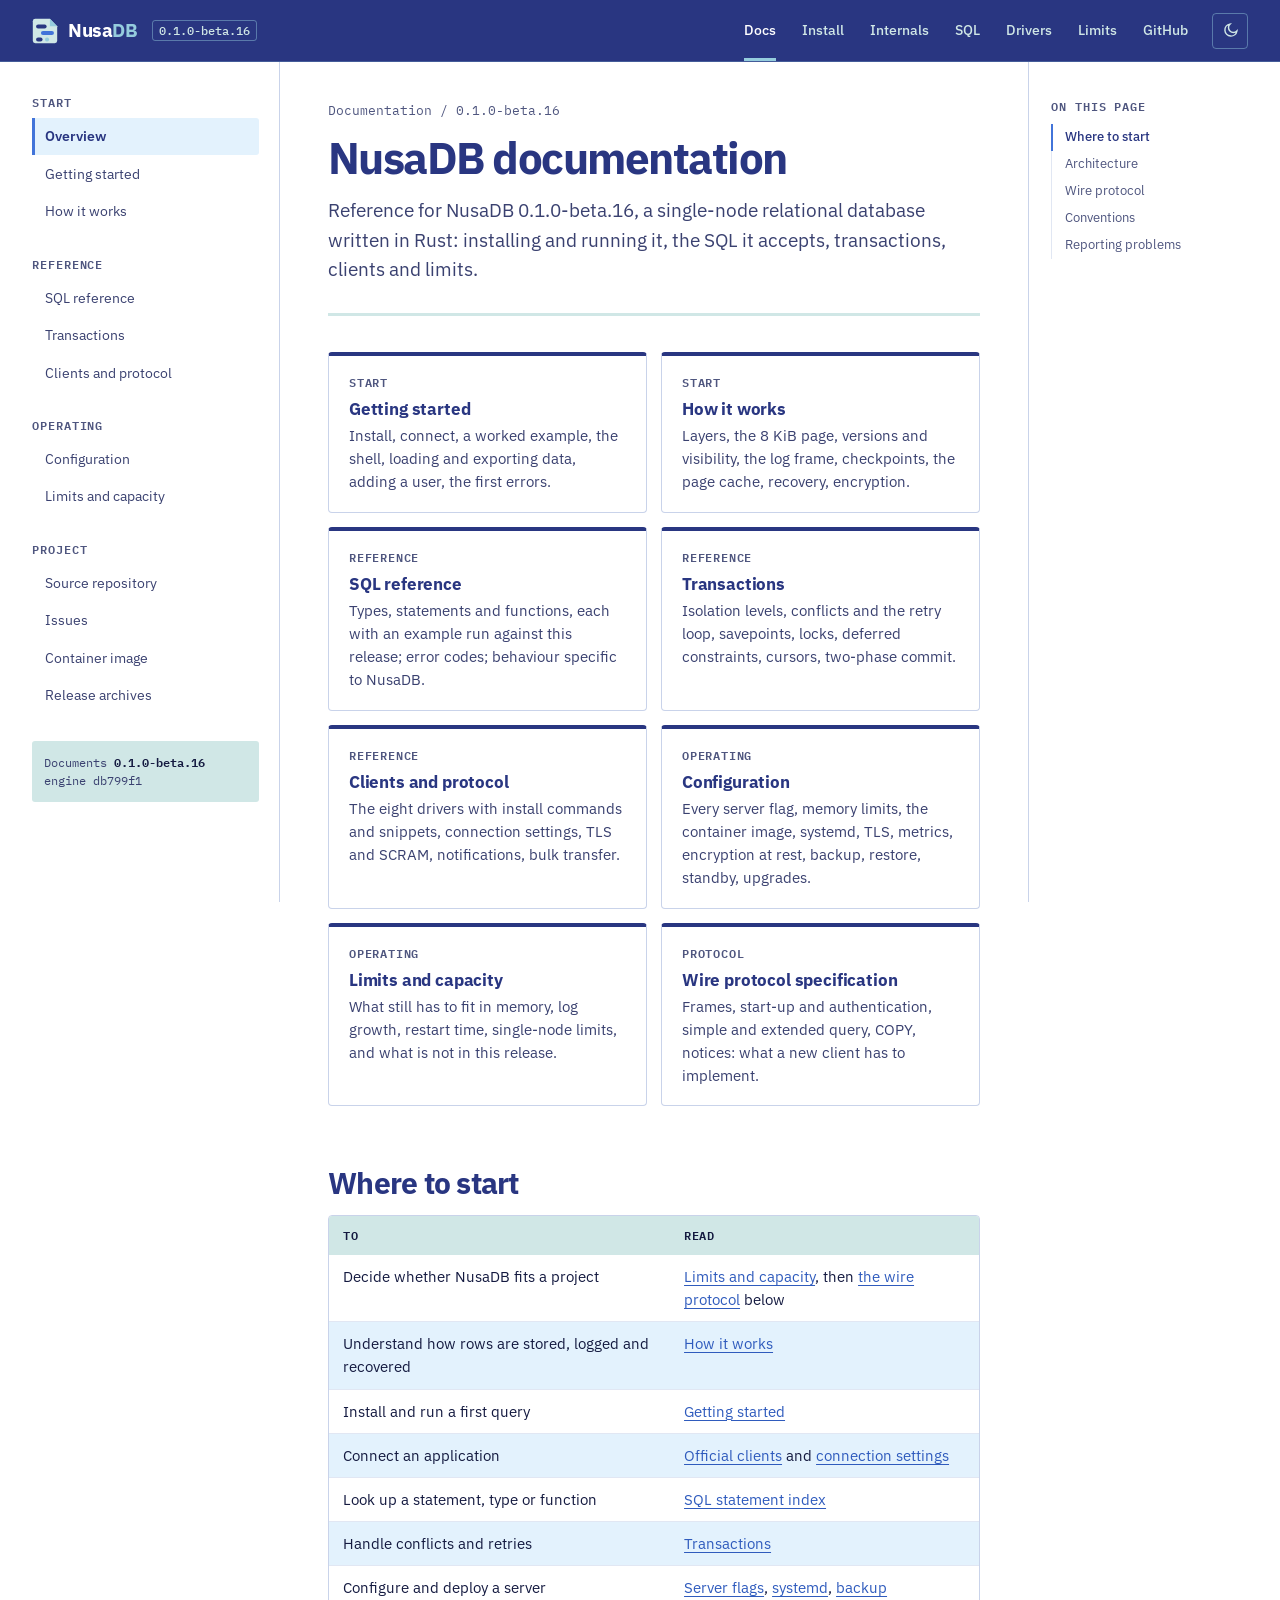
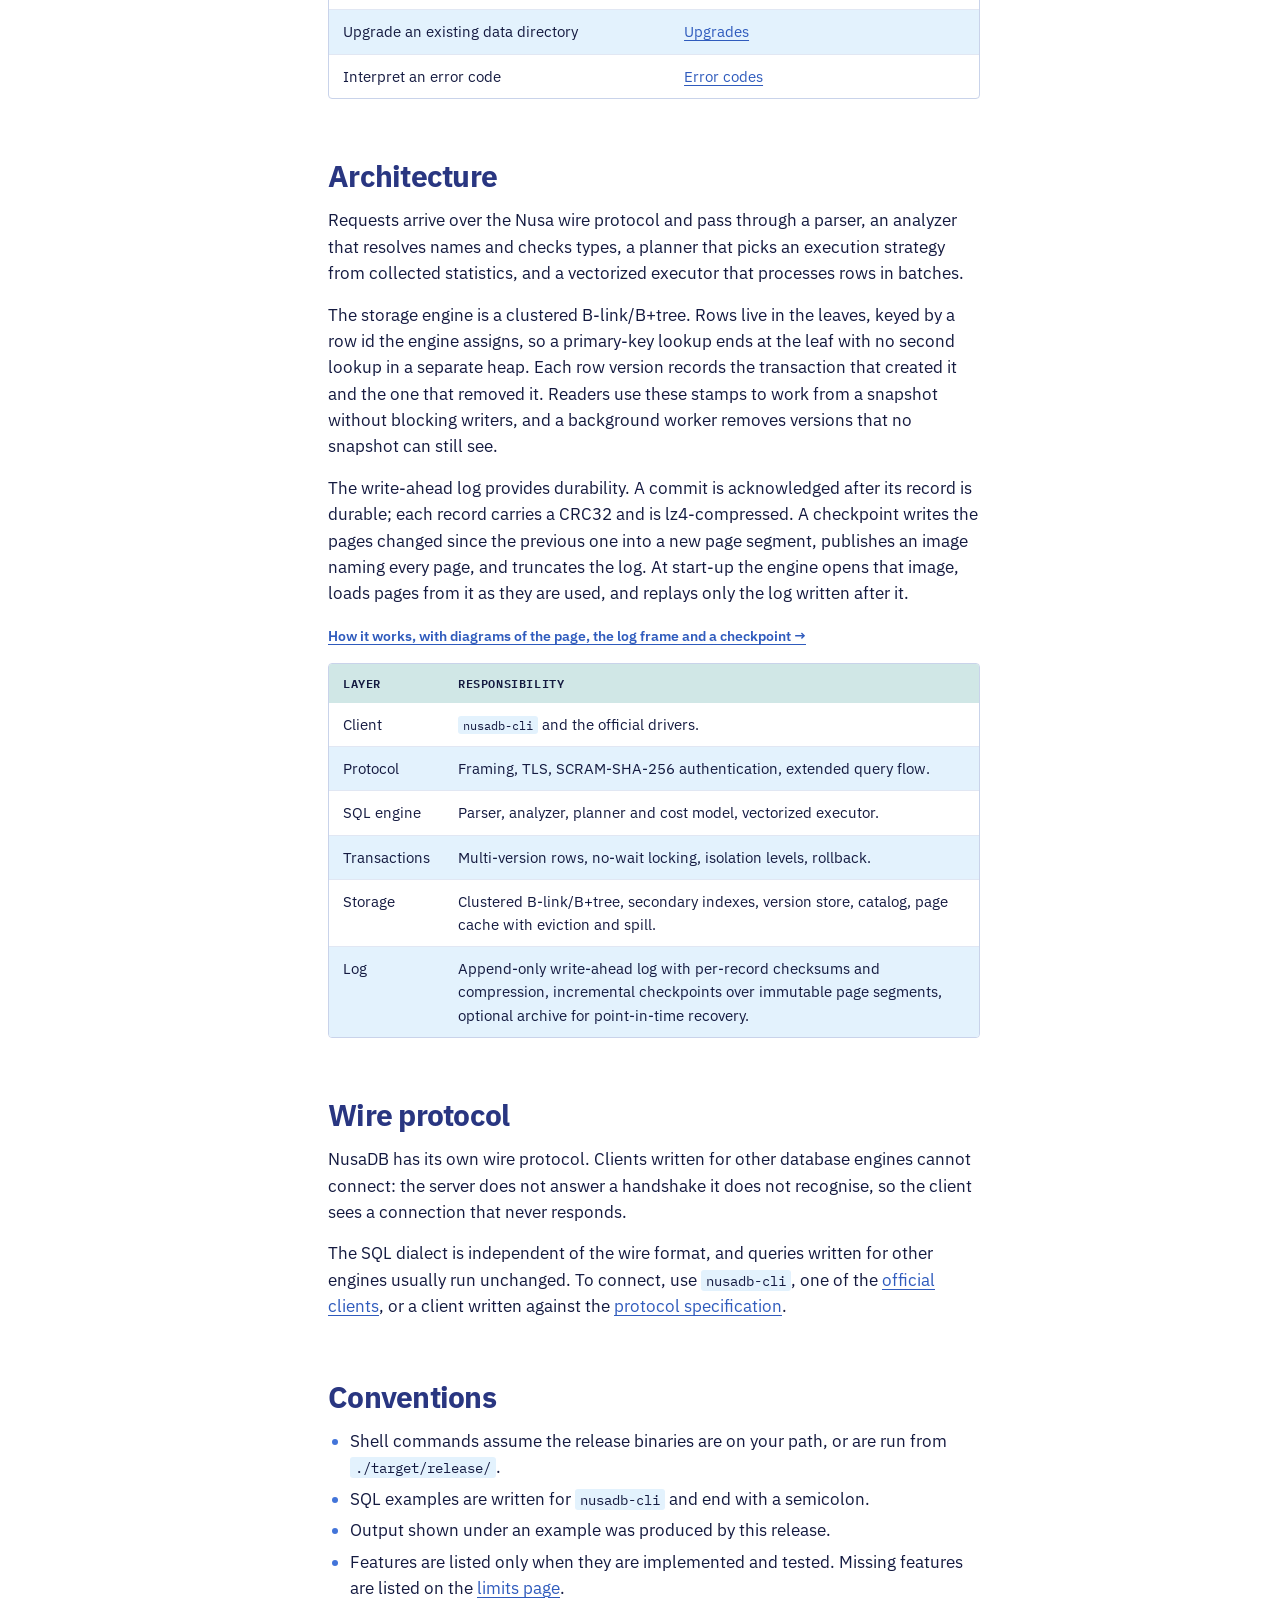
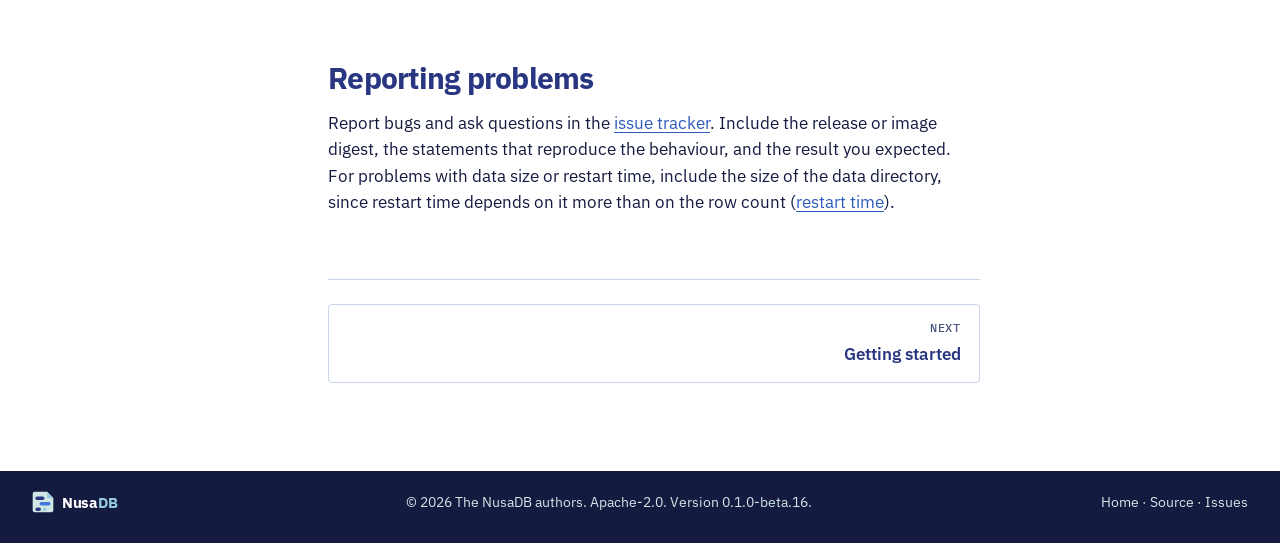
==== commit 803acd2d: "Restyle the site in the brand palette with a navy-led layout and a new mark Navy #293681 now carries" ====
--- a/docs/index.html
+++ b/docs/index.html
@@ -5,12 +5,13 @@
 <meta name="viewport" content="width=device-width, initial-scale=1" />
 <title>Documentation · NusaDB</title>
 <meta name="description" content="Documentation for NusaDB: installation, SQL reference, transactions, server configuration, capacity limits, and the client protocol." />
-<meta name="theme-color" content="#0b0f17" />
+<meta name="theme-color" content="#293681" />
+<link rel="icon" type="image/svg+xml" href="data:image/svg+xml,%3Csvg xmlns='http://www.w3.org/2000/svg' viewBox='0 0 32 32'%3E%3Cpath d='M4 1h18l9 9v18a3 3 0 0 1-3 3H4a3 3 0 0 1-3-3V4a3 3 0 0 1 3-3z' fill='%23D0E7E6'/%3E%3Cpath d='M22 1l9 9h-9z' fill='%2395CCDD'/%3E%3Crect x='5' y='8' width='13' height='5' rx='2.5' fill='%23293681'/%3E%3Crect x='11' y='16' width='16' height='5' rx='2.5' fill='%234274D9'/%3E%3Crect x='5' y='24' width='8' height='5' rx='2.5' fill='%23293681'/%3E%3Crect x='16' y='24' width='5' height='5' rx='2.5' fill='%2395CCDD'/%3E%3C/svg%3E" />
 <script>document.documentElement.classList.add("js");try{var t=localStorage.getItem("nusadb-theme");if(t==="light"||t==="dark")document.documentElement.setAttribute("data-theme",t)}catch(e){}</script>
 <link rel="preconnect" href="https://fonts.googleapis.com" />
 <link rel="preconnect" href="https://fonts.gstatic.com" crossorigin />
-<link href="https://fonts.googleapis.com/css2?family=IBM+Plex+Mono:wght@400;500&family=IBM+Plex+Sans:wght@400;500;600&family=IBM+Plex+Serif:ital,wght@0,500;1,500&display=swap" rel="stylesheet" />
-<link rel="stylesheet" href="../css/style.css?v=20261029r2" />
+<link href="https://fonts.googleapis.com/css2?family=IBM+Plex+Mono:wght@400;500;600&family=IBM+Plex+Sans:wght@400;500;600;700&display=swap" rel="stylesheet" />
+<link rel="stylesheet" href="../css/style.css?v=20261029r3" />
 </head>
 <body>
 <a class="skip" href="#main">Skip to content</a>
@@ -18,11 +19,7 @@
 <header class="masthead">
   <div class="wrap masthead-in">
     <a class="brand" href="../">
-      <svg width="24" height="24" viewBox="0 0 24 24" fill="none" stroke="currentColor" stroke-width="1.8" stroke-linecap="round" aria-hidden="true">
-        <path d="M4 6.5c0-1.4 3.6-2.5 8-2.5s8 1.1 8 2.5-3.6 2.5-8 2.5-8-1.1-8-2.5Z"/>
-        <path d="M4 6.5v11c0 1.4 3.6 2.5 8 2.5s8-1.1 8-2.5v-11"/>
-        <path d="M4 12c0 1.4 3.6 2.5 8 2.5s8-1.1 8-2.5"/>
-      </svg>
+      <svg class="mark" width="26" height="26" viewBox="0 0 32 32" aria-hidden="true"><path d="M4 1h18l9 9v18a3 3 0 0 1-3 3H4a3 3 0 0 1-3-3V4a3 3 0 0 1 3-3z" fill="#D0E7E6"/><path d="M22 1l9 9h-9z" fill="#95CCDD"/><rect x="5" y="8" width="13" height="5" rx="2.5" fill="#293681"/><rect x="11" y="16" width="16" height="5" rx="2.5" fill="#4274D9"/><rect x="5" y="24" width="8" height="5" rx="2.5" fill="#293681"/><rect x="16" y="24" width="5" height="5" rx="2.5" fill="#95CCDD"/></svg>
       <span>Nusa<b>DB</b></span>
       <span class="ver">0.1.0-beta.16</span>
     </a>
@@ -193,12 +190,13 @@
 <footer class="foot">
   <div class="wrap">
     <div class="foot-note">
+      <a class="brand" href="../"><svg class="mark" width="22" height="22" viewBox="0 0 32 32" aria-hidden="true"><path d="M4 1h18l9 9v18a3 3 0 0 1-3 3H4a3 3 0 0 1-3-3V4a3 3 0 0 1 3-3z" fill="#D0E7E6"/><path d="M22 1l9 9h-9z" fill="#95CCDD"/><rect x="5" y="8" width="13" height="5" rx="2.5" fill="#293681"/><rect x="11" y="16" width="16" height="5" rx="2.5" fill="#4274D9"/><rect x="5" y="24" width="8" height="5" rx="2.5" fill="#293681"/><rect x="16" y="24" width="5" height="5" rx="2.5" fill="#95CCDD"/></svg><span>Nusa<b>DB</b></span></a>
       <p>&copy; <span id="year">2026</span> The NusaDB authors. Apache-2.0. Version 0.1.0-beta.16.</p>
       <p><a href="../">Home</a> · <a href="https://github.com/nusadb/nusadb">Source</a> · <a href="https://github.com/nusadb/nusadb/issues">Issues</a></p>
     </div>
   </div>
 </footer>
 
-<script src="../js/main.js?v=20261029r2"></script>
+<script src="../js/main.js?v=20261029r3"></script>
 </body>
 </html>
--- a/css/style.css
+++ b/css/style.css
@@ -1,68 +1,126 @@
 /* NusaDB site
    ---------------------------------------------------------------------------
-   The look borrows from a datasheet and an engineering drawing: a paper ground,
-   hairline rules, numbered figures with captions, monospace for anything that
-   is a name, a size or a flag, and a serif for headings. Colour is spent where
-   it carries meaning. Navy (#293880) and blue (#4297C8) are the brand; one warm
-   signal colour marks the durability point in diagrams (the fsync of a commit,
-   the moment a checkpoint publishes) and nothing else.
-
-   Contrast of the main pairs (WCAG 2.x):
-     light  ink #11151f on #f7f7f3 17.6   ink-2 #394050 10.0   ink-3 #596072 6.0
-            link #1d5f8a 6.4   signal #b23c0a 5.6   white on navy 10.7
-     dark   ink #e7eaf0 on #0b0f17 16.4   ink-2 #b3bbca 10.1   ink-3 #8b95a8 6.3
-            link #6db4df 7.9   signal #f0884a 7.3   #08131d on blue 5.8
-     code   #dfe4ee on #0e131d 14.8, comments #8a95ad 6.0
+   Brand palette (five colours, nothing else is a hue of its own):
+     navy        #293681  dominant: masthead, hero, full-bleed bands, headings
+     blue        #4274D9  interactive: buttons, links, focus, active states
+     light blue  #95CCDD  text accents and strokes on navy, the closing band
+     pale mint   #D0E7E6  callouts, table headers, diagram fills, fact strip
+     ice         #E3F2FD  soft section ground, hover and selected states,
+                          inline code, zebra rows
+   Everything else is a tint or shade of those five. Derived steps:
+     navy-800 #1f2a6b  navy-900 #141a40  navy-950 #0f1433  (shades of navy)
+     blue-600 #3563c4  blue-700 #2f5bbd  blue-800 #2a52a8  (shades of blue)
+     sky-300  #c4e3ec  (tint of light blue)    cell #34479f (tint of navy)
+     deep teal-blue #1d4a85 (navy mixed toward light blue, for fills on navy)
+   One restrained warning colour, amber #8a5a00 / #f0c27a, is used only for
+   caution notes, "not published" badges and error lines in shell output.
+
+   WCAG 2.x contrast of every text/background pair in use (AA: 4.5 body,
+   3.0 large text and UI):
+     on white #ffffff     ink #141a40 16.8 · ink-2 #3a4170 9.7 · ink-3 #4f567f 7.0
+                          navy #293681 10.8 · link #2f5bbd 6.3 · amber #8a5a00 5.9
+                          blue #4274D9 4.4 (focus ring, rules, large type only)
+     on ice #E3F2FD       ink 14.7 · ink-2 8.5 · ink-3 6.2 · navy 9.5
+                          link 5.5 · amber 5.2
+     on mint #D0E7E6      ink 13.0 · ink-2 7.5 · ink-3 5.5 · navy 8.4 · link 4.9
+     on sky-300 #c4e3ec   ink 12.4 · ink-3 5.4 · link 4.6
+     on light blue #95CCDD  navy-900 9.6 · navy-800 7.5 · navy 6.2
+     on navy #293681      white 10.8 · mint 8.4 · light blue 6.2
+     on cell #34479f      white 8.2 · mint 6.4 · light blue 4.7
+     on #1d4a85           white 8.9 · mint 6.9 · light blue 5.1
+     buttons              white on blue-600 #3563c4 5.6, hover blue-800 7.3; on navy the
+                          primary button is blue #4274D9 with 18.7px bold white text, 4.4
+                          (large text, AA 3.0); navy button on light blue: white 10.8
+     footer #141a40       mint 13.0 · light blue 9.6
+     code #0f1433         text #e8ecf8 15.2 · output #c3cae6 11.1 · comments
+                          #9aa3d0 7.3 · keywords #95CCDD 10.2 · literals
+                          #9cb9f5 9.1 · errors #f0c27a 10.9 · highlight mint 13.9
+     dark ground #0f1433  ink #e8ecf8 15.2 · ink-2 #c3cae6 11.1 · ink-3 #9aa3d0 7.3
+                          link #95CCDD 10.2 · mint 13.9
+     dark surface #141a40 ink 14.2 · ink-2 10.3 · ink-3 6.8 · link 9.6
+     dark band #1f2a6b    white 13.1 · mint 10.2 · light blue 7.5
+     dark strip #16303f   ink 11.6 · light blue 7.8 · mint 10.6
+     dark fills #163563   ink 10.3 · ink-3 #9aa3d0 5.0 · mint 9.4 (diagram cells)
+                #22306f   ink-3 5.0          #1b2457  ink-3 5.9
+     diagram labels       ink-3 #4f567f on mint 5.5, on sky-300 5.2
    -------------------------------------------------------------------------- */
 
 :root {
   color-scheme: light;
 
-  --navy: #293880;
-  --navy-700: #222f6c;
-  --blue: #4297C8;
-
-  --bg: #f7f7f3;
+  /* brand */
+  --navy: #293681;
+  --navy-800: #1f2a6b;
+  --navy-900: #141a40;
+  --navy-950: #0f1433;
+  --blue: #4274D9;
+  --blue-600: #3563c4;
+  --blue-700: #2f5bbd;
+  --blue-800: #2a52a8;
+  --sky: #95CCDD;
+  --sky-300: #c4e3ec;
+  --mint: #D0E7E6;
+  --ice: #E3F2FD;
+  --cell: #34479f;
+  --teal-deep: #1d4a85;
+
+  /* grounds */
+  --bg: #ffffff;
   --surface: #ffffff;
-  --sunk: #efefe9;
-  --ink: #11151f;
-  --ink-2: #394050;
-  --ink-3: #596072;
-  --line: #d6d7cf;
-  --line-2: #e5e5de;
-  --grid: rgba(41, 56, 128, 0.055);
-  --brand: var(--navy);
-  --brand-soft: #e4e8f5;
-  --link: #1d5f8a;
+  --tint: var(--ice);
+  --sunk: var(--ice);
+  --band: var(--navy);
+  --strip: var(--mint);
+  --close-bg: var(--sky);
+  --foot-bg: var(--navy-900);
+
+  /* text */
+  --ink: #141a40;
+  --ink-2: #3a4170;
+  --ink-3: #4f567f;
+  --heading: var(--navy);
+  --line: #c9d3ea;
+  --line-2: #e1e7f3;
+  --link: var(--blue-700);
   --link-hover: var(--navy);
-  --signal: #b23c0a;
-  --signal-soft: #f6e3d8;
-  --select: #dfe6f5;
-  --btn-bg: var(--navy);
+  --accent: var(--blue);
+  --select: #c4e3ec;
+
+  --btn-bg: var(--blue-600);
   --btn-ink: #ffffff;
-  --btn-hover: var(--navy-700);
-  --ok: #1f6b45;
-  --warn: #7a4f00;
-  --warn-line: #d3ab5c;
-
-  --code-bg: #0e131d;
-  --code-ink: #dfe4ee;
-  --code-line: #222a3a;
-  --code-dim: #8a95ad;
-  --code-k: #8cc2ea;
-  --code-s: #9bd5a8;
-  --code-o: #c7cfdd;
-
-  /* diagrams */
-  --d-stroke: #5d6475;
+  --btn-hover: var(--blue-800);
+  --callout: var(--mint);
+  --th-bg: var(--mint);
+  --zebra: var(--ice);
+
+  --warn: #8a5a00;
+  --warn-line: #d9b25c;
+
+  --code-bg: var(--navy-950);
+  --code-ink: #e8ecf8;
+  --code-line: #262f66;
+  --code-dim: #9aa3d0;
+  --code-k: #95CCDD;
+  --code-s: #9cb9f5;
+  --code-o: #c3cae6;
+  --code-e: #f0c27a;
+  --code-g: #D0E7E6;
+
+  /* diagrams on a light ground */
+  --d-stroke: #4f567f;
   --d-fill: #ffffff;
-  --d-fill-2: #ecede6;
-  --d-brand: #293880;
-  --d-brand-fill: #dfe5f6;
-  --d-blue-fill: #d6eaf6;
-  --chart-base: #5d6475;
-
-  --serif: "IBM Plex Serif", Georgia, "Times New Roman", serif;
+  --d-fill-2: var(--ice);
+  --d-brand: var(--navy);
+  --d-brand-fill: var(--mint);
+  --d-blue-fill: var(--sky-300);
+  --signal: var(--blue-700);
+  --signal-line: var(--blue);
+  --signal-soft: var(--sky-300);
+  --dirty-fill: var(--sky-300);
+  --dirty-line: var(--blue);
+  --chart-base: #8090d0;
+  --chart-a: var(--mint);
+
   --sans: "IBM Plex Sans", ui-sans-serif, system-ui, -apple-system, "Segoe UI", Roboto, Arial, sans-serif;
   --mono: "IBM Plex Mono", ui-monospace, SFMono-Regular, Menlo, Consolas, monospace;
 
@@ -71,89 +129,157 @@
   --fs-base: 16.5px;
   --fs-md: 18.5px;
   --fs-lg: 22px;
-  --fs-xl: clamp(24px, 2.6vw, 30px);
-  --fs-2xl: clamp(30px, 3.6vw, 42px);
-  --fs-3xl: clamp(36px, 5.6vw, 68px);
-
-  --r: 3px;
+  --fs-xl: clamp(24px, 2.4vw, 30px);
+  --fs-2xl: clamp(30px, 3.4vw, 44px);
+  --fs-3xl: clamp(40px, 6.1vw, 92px);
+
+  --r: 4px;
   --gutter: 32px;
   --max: 1280px;
   --sidebar: 248px;
   --toc: 220px;
-  --measure: 70ch;
-  --head-h: 58px;
+  --measure: 68ch;
+  --head-h: 60px;
 }
 
 :root[data-theme="dark"] {
   color-scheme: dark;
-  --bg: #0b0f17;
-  --surface: #111725;
-  --sunk: #151c2b;
-  --ink: #e7eaf0;
-  --ink-2: #b3bbca;
-  --ink-3: #8b95a8;
-  --line: #263046;
-  --line-2: #1b2232;
-  --grid: rgba(110, 150, 220, 0.06);
-  --brand: #7fa8e6;
-  --brand-soft: #172241;
-  --link: #6db4df;
-  --link-hover: #a5d1ee;
-  --signal: #f0884a;
-  --signal-soft: #3a2116;
-  --select: #1b2a4a;
-  --btn-bg: var(--blue);
-  --btn-ink: #08131d;
-  --btn-hover: #63aad5;
-  --ok: #6fcf9a;
-  --warn: #e0b966;
-  --warn-line: #6b5628;
-  --code-bg: #070a10;
-  --code-line: #1f2636;
-  --d-stroke: #8b95a8;
-  --d-fill: #111725;
-  --d-fill-2: #182033;
-  --d-brand: #8fb3ea;
-  --d-brand-fill: #1a2a4f;
-  --d-blue-fill: #12324a;
-  --chart-base: #66728a;
+  --bg: #0f1433;
+  --surface: #141a40;
+  --tint: #141a40;
+  --sunk: #1b2457;
+  --band: #1f2a6b;
+  --strip: #16303f;
+  --close-bg: var(--teal-deep);
+  --foot-bg: #0a0e26;
+  --ink: #e8ecf8;
+  --ink-2: #c3cae6;
+  --ink-3: #9aa3d0;
+  --heading: #ffffff;
+  --line: #2a3470;
+  --line-2: #1e2758;
+  --link: var(--sky);
+  --link-hover: var(--mint);
+  --accent: var(--sky);
+  --select: #2a3f7a;
+  --btn-bg: var(--blue-600);
+  --btn-hover: var(--blue-800);
+  --callout: #16303f;
+  --th-bg: #16303f;
+  --zebra: #121941;
+  --warn: #f0c27a;
+  --warn-line: #8a6a2a;
+  --code-bg: #0a0e26;
+  --code-line: #262f66;
+  --d-stroke: #9aa3d0;
+  --d-fill: #141a40;
+  --d-fill-2: #1b2457;
+  --d-brand: var(--sky);
+  --d-brand-fill: #22306f;
+  --d-blue-fill: #163563;
+  --signal: var(--mint);
+  --signal-line: var(--mint);
+  --signal-soft: #163563;
+  --dirty-fill: var(--blue);
+  --dirty-line: var(--mint);
 }
 
 @media (prefers-color-scheme: dark) {
   :root:not([data-theme="light"]) {
     color-scheme: dark;
-    --bg: #0b0f17;
-    --surface: #111725;
-    --sunk: #151c2b;
-    --ink: #e7eaf0;
-    --ink-2: #b3bbca;
-    --ink-3: #8b95a8;
-    --line: #263046;
-    --line-2: #1b2232;
-    --grid: rgba(110, 150, 220, 0.06);
-    --brand: #7fa8e6;
-    --brand-soft: #172241;
-    --link: #6db4df;
-    --link-hover: #a5d1ee;
-    --signal: #f0884a;
-    --signal-soft: #3a2116;
-    --select: #1b2a4a;
-    --btn-bg: var(--blue);
-    --btn-ink: #08131d;
-    --btn-hover: #63aad5;
-    --ok: #6fcf9a;
-    --warn: #e0b966;
-    --warn-line: #6b5628;
-    --code-bg: #070a10;
-    --code-line: #1f2636;
-    --d-stroke: #8b95a8;
-    --d-fill: #111725;
-    --d-fill-2: #182033;
-    --d-brand: #8fb3ea;
-    --d-brand-fill: #1a2a4f;
-    --d-blue-fill: #12324a;
-  --chart-base: #66728a;
+    --bg: #0f1433;
+    --surface: #141a40;
+    --tint: #141a40;
+    --sunk: #1b2457;
+    --band: #1f2a6b;
+    --strip: #16303f;
+    --close-bg: var(--teal-deep);
+    --foot-bg: #0a0e26;
+    --ink: #e8ecf8;
+    --ink-2: #c3cae6;
+    --ink-3: #9aa3d0;
+    --heading: #ffffff;
+    --line: #2a3470;
+    --line-2: #1e2758;
+    --link: var(--sky);
+    --link-hover: var(--mint);
+    --accent: var(--sky);
+    --select: #2a3f7a;
+    --btn-bg: var(--blue-600);
+    --btn-hover: var(--blue-800);
+    --callout: #16303f;
+    --th-bg: #16303f;
+    --zebra: #121941;
+    --warn: #f0c27a;
+    --warn-line: #8a6a2a;
+    --code-bg: #0a0e26;
+    --code-line: #262f66;
+    --d-stroke: #9aa3d0;
+    --d-fill: #141a40;
+    --d-fill-2: #1b2457;
+    --d-brand: var(--sky);
+    --d-brand-fill: #22306f;
+    --d-blue-fill: #163563;
+    --signal: var(--mint);
+    --signal-line: var(--mint);
+    --signal-soft: #163563;
+    --dirty-fill: var(--blue);
+    --dirty-line: var(--mint);
   }
+}
+
+/* Scopes. A band redefines the tokens, so every component and every SVG
+   class inside it repaints itself for that ground. */
+.on-navy {
+  --bg: var(--band);
+  --surface: color-mix(in srgb, var(--band) 78%, #0f1433);
+  --sunk: color-mix(in srgb, var(--band) 82%, #95CCDD);
+  --ink: #ffffff;
+  --ink-2: var(--mint);
+  --ink-3: var(--sky);
+  --heading: #ffffff;
+  --line: rgba(149, 204, 221, 0.38);
+  --line-2: rgba(149, 204, 221, 0.2);
+  --link: var(--sky);
+  --link-hover: #ffffff;
+  --accent: var(--sky);
+  --callout: color-mix(in srgb, var(--band) 70%, #0f1433);
+  --th-bg: color-mix(in srgb, var(--band) 70%, #0f1433);
+  --zebra: transparent;
+  --code-bg: #0f1433;
+  --d-stroke: var(--sky);
+  --d-fill: var(--cell);
+  --d-fill-2: color-mix(in srgb, var(--band) 72%, #0f1433);
+  --d-brand: var(--sky);
+  --d-brand-fill: var(--teal-deep);
+  --d-blue-fill: var(--teal-deep);
+  --signal: var(--mint);
+  --signal-line: var(--mint);
+  --signal-soft: var(--teal-deep);
+  --dirty-fill: var(--blue);
+  --dirty-line: var(--mint);
+  background: var(--band); color: var(--ink);
+}
+.on-strip {
+  --bg: var(--strip);
+  --ink-3: #3a4170;
+  --line: rgba(41, 54, 129, 0.22);
+  --line-2: rgba(41, 54, 129, 0.12);
+  background: var(--strip); color: var(--ink);
+}
+.on-tint { --bg: var(--tint); --sunk: #ffffff; background: var(--tint); }
+.on-close {
+  --ink: #0f1433; --ink-2: #1f2a6b; --heading: #141a40; --line: rgba(20, 26, 64, .35);
+  --btn-bg: var(--navy); --btn-hover: var(--navy-950); --link: var(--navy-900);
+  background: var(--close-bg); color: var(--ink);
+}
+:root[data-theme="dark"] .on-strip { --ink-3: var(--sky); --line: rgba(149, 204, 221, .25); --line-2: rgba(149, 204, 221, .14); }
+:root[data-theme="dark"] .on-tint { --sunk: #1b2457; }
+:root[data-theme="dark"] .on-close { --ink: #ffffff; --ink-2: var(--mint); --heading: #ffffff; --line: rgba(208, 231, 230, .45); --btn-bg: var(--mint); --btn-ink: #0f1433; --btn-hover: #ffffff; --link: var(--mint); }
+@media (prefers-color-scheme: dark) {
+  :root:not([data-theme="light"]) .on-strip { --ink-3: var(--sky); --line: rgba(149, 204, 221, .25); --line-2: rgba(149, 204, 221, .14); }
+  :root:not([data-theme="light"]) .on-tint { --sunk: #1b2457; }
+  :root:not([data-theme="light"]) .on-close { --ink: #ffffff; --ink-2: var(--mint); --heading: #ffffff; --line: rgba(208, 231, 230, .45); --btn-bg: var(--mint); --btn-ink: #0f1433; --btn-hover: #ffffff; --link: var(--mint); }
 }
 
 /* ---------- base ---------- */
@@ -162,7 +288,7 @@
 html { -webkit-text-size-adjust: 100%; scroll-padding-top: calc(var(--head-h) + 20px); }
 body {
   margin: 0; background: var(--bg); color: var(--ink);
-  font: 400 var(--fs-base)/1.62 var(--sans);
+  font: 400 var(--fs-base)/1.6 var(--sans);
   -webkit-font-smoothing: antialiased; text-rendering: optimizeLegibility;
   overflow-x: hidden;
 }
@@ -170,10 +296,11 @@
 a { color: var(--link); text-decoration-thickness: 1px; text-underline-offset: 3px; }
 a:hover { color: var(--link-hover); }
 :focus-visible { outline: 2px solid var(--blue); outline-offset: 2px; }
+.on-navy :focus-visible { outline-color: var(--sky); }
 ::selection { background: var(--select); }
-h1, h2, h3, h4 { margin: 0; color: var(--ink); line-height: 1.2; }
-h1, h2 { font-family: var(--serif); font-weight: 500; letter-spacing: -0.015em; }
-h3, h4 { font-family: var(--sans); font-weight: 600; letter-spacing: -0.005em; }
+h1, h2, h3, h4 { margin: 0; color: var(--heading); line-height: 1.15; font-family: var(--sans); }
+h1, h2 { font-weight: 700; letter-spacing: -0.028em; }
+h3, h4 { font-weight: 600; letter-spacing: -0.01em; color: var(--ink); }
 code, kbd, pre, samp { font-family: var(--mono); }
 p { margin: 0 0 14px; }
 .wrap { width: 100%; max-width: var(--max); margin: 0 auto; padding: 0 var(--gutter); }
@@ -185,166 +312,179 @@
 
 /* inline code in running text */
 :not(pre) > code {
-  font-size: .86em; padding: 1px 5px; border-radius: 2px;
-  background: var(--sunk); color: var(--ink); border: 1px solid var(--line-2);
+  font-size: .86em; padding: 1px 5px; border-radius: 3px;
+  background: var(--ice); color: var(--navy-900);
   overflow-wrap: break-word;
 }
-h1 code, h2 code, h3 code { background: none; border: 0; padding: 0; font-size: .9em; }
-
-/* ---------- masthead ---------- */
+.on-tint :not(pre) > code { background: #ffffff; }
+.on-navy :not(pre) > code { background: rgba(149, 204, 221, 0.16); color: #ffffff; }
+.on-strip :not(pre) > code { background: rgba(255, 255, 255, .6); }
+:root[data-theme="dark"] :not(pre) > code { background: #1b2457; color: var(--ink); }
+@media (prefers-color-scheme: dark) { :root:not([data-theme="light"]) :not(pre) > code { background: #1b2457; color: var(--ink); } }
+h1 code, h2 code, h3 code { background: none !important; padding: 0; font-size: .9em; color: inherit !important; white-space: nowrap; font-weight: 600; }
+
+/* ---------- brand mark ---------- */
+
+.mark { display: block; flex: none; }
+
+/* ---------- masthead (navy) ---------- */
 
 .masthead {
   position: sticky; top: 0; z-index: 40;
-  background: color-mix(in srgb, var(--bg) 92%, transparent);
-  -webkit-backdrop-filter: saturate(1.2) blur(8px); backdrop-filter: saturate(1.2) blur(8px);
-  border-bottom: 1px solid var(--line);
+  background: var(--band); color: #fff;
+  border-bottom: 1px solid rgba(149, 204, 221, 0.25);
 }
 .masthead-in { display: flex; align-items: center; gap: 24px; min-height: var(--head-h); }
 .brand {
   display: inline-flex; align-items: center; gap: 10px; flex: none;
-  font: 600 17px/1 var(--sans); letter-spacing: -0.01em; color: var(--ink); text-decoration: none;
-}
-.brand:hover { color: var(--ink); }
-.brand svg { color: var(--brand); }
-.brand b { color: var(--brand); font-weight: 600; }
+  font: 700 19px/1 var(--sans); letter-spacing: -0.02em; color: #fff; text-decoration: none;
+}
+.brand:hover { color: #fff; }
+.brand b { color: var(--sky); font-weight: 700; }
 .brand .ver {
-  font: 500 11.5px/1 var(--mono); color: var(--ink-3); letter-spacing: 0;
-  border: 1px solid var(--line); padding: 4px 6px; margin-left: 2px;
+  font: 500 11.5px/1 var(--mono); color: var(--mint); letter-spacing: 0;
+  border: 1px solid rgba(149, 204, 221, 0.45); border-radius: 3px; padding: 4px 6px; margin-left: 4px;
 }
 .mast-nav { margin-left: auto; }
-.mast-nav ul { display: flex; flex-wrap: wrap; align-items: center; gap: 4px 24px; list-style: none; margin: 0; padding: 0; }
+.mast-nav ul { display: flex; flex-wrap: wrap; align-items: center; gap: 4px 26px; list-style: none; margin: 0; padding: 0; }
 .mast-nav a {
-  display: block; padding: 18px 0 16px; border-bottom: 2px solid transparent;
-  color: var(--ink-2); text-decoration: none; font-size: var(--fs-sm); font-weight: 500;
-}
-.mast-nav a:hover { color: var(--ink); }
-.mast-nav a[aria-current="page"] { color: var(--ink); border-bottom-color: var(--brand); }
+  display: block; padding: 19px 0 17px; border-bottom: 3px solid transparent;
+  color: var(--mint); text-decoration: none; font-size: var(--fs-sm); font-weight: 500;
+}
+.mast-nav a:hover { color: #fff; }
+.mast-nav a[aria-current="page"] { color: #fff; border-bottom-color: var(--sky); }
 .mast-tools { display: flex; align-items: center; gap: 8px; flex: none; }
 .icon-btn {
-  display: inline-grid; place-items: center; width: 34px; height: 34px; padding: 0;
-  background: transparent; color: var(--ink-2); border: 1px solid var(--line); border-radius: var(--r); cursor: pointer;
-}
-.icon-btn:hover { color: var(--ink); background: var(--sunk); }
+  display: inline-grid; place-items: center; width: 36px; height: 36px; padding: 0;
+  background: transparent; color: var(--mint); border: 1px solid rgba(149, 204, 221, 0.45); border-radius: var(--r); cursor: pointer;
+}
+.icon-btn:hover { color: #fff; background: rgba(149, 204, 221, 0.16); }
 .burger, #themeBtn { display: none; }
 html.js #themeBtn { display: inline-grid; }
 
 /* ---------- buttons ---------- */
 
 .btn {
-  display: inline-flex; align-items: center; gap: 9px; min-height: 44px;
-  padding: 10px 18px; border-radius: var(--r);
-  font: 500 15px/1.2 var(--sans); text-decoration: none; white-space: nowrap;
+  display: inline-flex; align-items: center; gap: 9px; min-height: 46px;
+  padding: 11px 20px; border-radius: var(--r);
+  font: 600 15.5px/1.2 var(--sans); text-decoration: none; white-space: nowrap;
   border: 1px solid transparent; cursor: pointer;
 }
 .btn-primary { background: var(--btn-bg); color: var(--btn-ink); border-color: var(--btn-bg); }
 .btn-primary:hover { background: var(--btn-hover); border-color: var(--btn-hover); color: var(--btn-ink); }
 .btn-line { background: transparent; color: var(--ink); border-color: var(--line); }
 .btn-line:hover { background: var(--sunk); color: var(--ink); }
+.on-navy .btn-primary { background: var(--blue); border-color: var(--blue); font-size: 18.7px; font-weight: 700; }
+.on-navy .btn-primary:hover { background: var(--blue-600); border-color: var(--blue-600); }
+.on-navy .btn-line { color: #fff; border-color: rgba(149, 204, 221, 0.55); }
+.on-navy .btn-line:hover { background: rgba(149, 204, 221, 0.16); color: #fff; }
+.on-close .btn-line { border-color: var(--ink-2); }
+.on-close .btn-line:hover { background: rgba(255, 255, 255, .35); }
 .btn svg { flex: none; }
-.more { font-size: var(--fs-sm); font-weight: 500; white-space: nowrap; }
+.more { font-size: var(--fs-sm); font-weight: 600; }
 .more::after { content: " \2192"; }
 
-/* ---------- home: shared section frame ---------- */
-
-/* Each section is a row of a 12-column grid. The left three columns carry
-   a numbered margin label, the way a report numbers its chapters. */
-.sec { border-top: 1px solid var(--line); position: relative; }
-.sec-in { display: grid; grid-template-columns: repeat(12, minmax(0, 1fr)); gap: 0 32px; padding-top: 72px; padding-bottom: 80px; }
-.sec-label {
-  grid-column: 1 / span 3; align-self: start; position: sticky; top: calc(var(--head-h) + 24px);
-  font: 500 12.5px/1.5 var(--mono); color: var(--ink-3); letter-spacing: .02em;
-}
-.sec-label b { display: block; color: var(--brand); font-weight: 500; margin-bottom: 2px; }
-.sec-body { grid-column: 4 / span 9; min-width: 0; }
-.sec-wide { grid-column: 1 / -1; min-width: 0; }
-.sec h2 { font-size: var(--fs-2xl); line-height: 1.12; max-width: 24ch; margin-bottom: 18px; }
-.sec .lede { font-size: var(--fs-md); color: var(--ink-2); max-width: 62ch; margin-bottom: 28px; }
+/* ---------- home: sections ---------- */
+
+/* No numbered margin labels: sections are told apart by their ground
+   (white, ice, mint strip, navy band) and by their composition. */
+.sec { position: relative; }
+.sec + .sec:not([class*="on-"]) { border-top: 1px solid var(--line-2); }
+.sec-in { padding-top: 88px; padding-bottom: 96px; }
+.sec h2 { font-size: var(--fs-2xl); line-height: 1.06; max-width: 20ch; margin-bottom: 18px; }
+.sec .lede { font-size: var(--fs-md); color: var(--ink-2); max-width: 56ch; margin-bottom: 0; }
 .sec p { max-width: var(--measure); }
-
-/* ---------- hero ---------- */
-
-.hero { position: relative; border-bottom: 1px solid var(--line); overflow: hidden; }
-.hero::before {
-  /* a faint drafting grid, 24px minor; drawn, not an image */
-  content: ""; position: absolute; inset: 0; pointer-events: none;
-  background-image:
-    linear-gradient(var(--grid) 1px, transparent 1px),
-    linear-gradient(90deg, var(--grid) 1px, transparent 1px);
-  background-size: 24px 24px;
-  -webkit-mask-image: linear-gradient(to bottom, #000 0%, #000 55%, transparent 100%);
-  mask-image: linear-gradient(to bottom, #000 0%, #000 55%, transparent 100%);
-}
-.hero-in { position: relative; display: grid; grid-template-columns: repeat(12, minmax(0, 1fr)); gap: 0 32px; padding-top: 64px; padding-bottom: 40px; }
-.hero-copy { grid-column: 1 / span 8; min-width: 0; }
-.hero-kicker { font: 500 13px/1.4 var(--mono); color: var(--ink-3); margin: 0 0 22px; display: flex; flex-wrap: wrap; gap: 6px 14px; }
-.hero-kicker span { white-space: nowrap; }
-.hero-kicker span + span { border-left: 1px solid var(--line); padding-left: 14px; }
-.hero h1 { font-size: var(--fs-3xl); line-height: 1.02; letter-spacing: -0.025em; max-width: 15ch; margin-bottom: 26px; }
-.hero h1 em { font-style: italic; color: var(--brand); }
-.hero .lede { font-size: var(--fs-md); color: var(--ink-2); max-width: 58ch; margin-bottom: 30px; }
+.sec-head { margin-bottom: 44px; }
+.sec-head.stacked h2 { max-width: 26ch; }
+.sec-head.stacked .lede { max-width: 72ch; }
+/* heading and lede side by side */
+.sec-head.split { display: grid; grid-template-columns: minmax(0, 6fr) minmax(0, 5fr); gap: 16px 56px; align-items: end; }
+.sec-head.split h2 { margin-bottom: 0; }
+/* a narrow heading column next to wide content */
+.side { display: grid; grid-template-columns: minmax(0, 4fr) minmax(0, 8fr); gap: 32px 56px; align-items: start; }
+.side > * { min-width: 0; }
+.side > header h2 { max-width: 14ch; }
+.side.side-code { grid-template-columns: minmax(0, 3.4fr) minmax(0, 8.6fr); }
+.side-code .code pre { font-size: 13px; }
+
+/* ---------- hero (navy) ---------- */
+
+.hero { position: relative; overflow: hidden; }
+.hero-in { padding-top: 84px; padding-bottom: 72px; }
+.hero h1 { font-size: var(--fs-3xl); line-height: .96; letter-spacing: -0.042em; max-width: 21ch; margin-bottom: 40px; color: #fff; }
+.hero h1 em { font-style: normal; color: var(--mint); }
+.hero-row { display: grid; grid-template-columns: minmax(0, 7fr) minmax(0, 5fr); gap: 24px 56px; align-items: end; }
+.hero .lede { font-size: var(--fs-md); color: var(--mint); max-width: 56ch; margin: 0; }
+.hero .lede code { color: #fff; }
 .actions { display: flex; flex-wrap: wrap; gap: 10px; }
-
-.spec {
-  grid-column: 9 / span 4; align-self: end; min-width: 0;
-  border: 1px solid var(--line); background: var(--surface); font-size: 14px;
-}
-.spec h2 { font: 500 12px/1 var(--mono); letter-spacing: .06em; text-transform: uppercase; color: var(--ink-3); padding: 12px 16px; border-bottom: 1px solid var(--line); margin: 0; }
-.spec dl { margin: 0; display: grid; grid-template-columns: auto minmax(0, 1fr); }
-.spec dt, .spec dd { padding: 8px 16px; border-bottom: 1px solid var(--line-2); margin: 0; }
-.spec dt { color: var(--ink-3); font-size: 13px; white-space: nowrap; padding-right: 8px; }
-.spec dd { font: 500 13px/1.45 var(--mono); color: var(--ink); text-align: right; overflow-wrap: anywhere; }
-.spec dl > :nth-last-child(-n+2) { border-bottom: 0; }
+.hero .actions { justify-content: flex-end; }
+
+/* ---------- spec strip (mint) ---------- */
+
+.spec-strip .wrap { padding-top: 0; padding-bottom: 0; }
+.spec { margin: 0; display: grid; grid-template-columns: repeat(5, minmax(0, 1fr)); }
+.spec > div { padding: 18px 18px 20px; border-left: 1px solid var(--line); min-width: 0; }
+.spec > div:nth-child(5n+1) { border-left: 0; padding-left: 0; }
+.spec > div:nth-child(n+6) { border-top: 1px solid var(--line); }
+.spec dt { font: 500 11.5px/1.4 var(--mono); text-transform: uppercase; letter-spacing: .07em; color: var(--ink-3); margin: 0 0 4px; }
+.spec dd { margin: 0; font: 600 16px/1.3 var(--sans); color: var(--heading); overflow-wrap: anywhere; letter-spacing: -0.01em; }
 
 /* ---------- figures ---------- */
 
 .fig { margin: 0; }
-.fig-frame { border: 1px solid var(--line); background: var(--surface); position: relative; }
+.fig-frame { border: 1px solid var(--line); background: var(--surface); position: relative; border-radius: var(--r); overflow: hidden; }
 .fig-head {
   display: flex; flex-wrap: wrap; justify-content: space-between; gap: 6px 16px; align-items: baseline;
   padding: 10px 16px; border-bottom: 1px solid var(--line);
+  background: var(--sunk);
   font: 500 12.5px/1.4 var(--mono); color: var(--ink-3);
 }
-.fig-head b { color: var(--ink); font-weight: 500; }
+.fig-head b { color: var(--ink); font-weight: 600; }
+.on-navy .fig-frame { background: color-mix(in srgb, var(--band) 86%, #0f1433); }
+.on-navy .fig-head { background: transparent; }
 .fig-scroll { overflow-x: auto; overscroll-behavior-x: contain; }
 .fig svg { display: block; width: 100%; height: auto; }
-.fig figcaption { font-size: 14px; color: var(--ink-2); padding: 12px 0 0; max-width: 78ch; }
-.fig figcaption b { font: 500 12.5px var(--mono); color: var(--ink); margin-right: 6px; }
-
-/* SVG drawing vocabulary: classes, so both themes come from the tokens. */
+.fig figcaption { font-size: 14.5px; color: var(--ink-2); padding: 12px 0 0; max-width: 80ch; }
+.fig figcaption b { font: 600 12.5px var(--mono); color: var(--ink); margin-right: 8px; }
+
+/* SVG drawing vocabulary: classes, so every ground comes from the tokens. */
 .d-txt { fill: var(--ink); font: 400 13px var(--mono); }
 .d-txt-2 { fill: var(--ink-2); font: 400 12px var(--mono); }
 .d-txt-3 { fill: var(--ink-3); font: 400 11px var(--mono); }
 .d-txt-b { fill: var(--ink); font: 600 13px var(--sans); }
 .d-txt-s { fill: var(--ink); font: 500 14px var(--sans); }
-.d-txt-sig { fill: var(--signal); font: 500 12px var(--mono); }
+.d-txt-sig { fill: var(--signal); font: 600 12px var(--mono); }
 .d-txt-brand { fill: var(--d-brand); font: 500 12px var(--mono); }
 .d-box { fill: var(--d-fill); stroke: var(--d-stroke); stroke-width: 1; }
 .d-box-2 { fill: var(--d-fill-2); stroke: var(--d-stroke); stroke-width: 1; }
-.d-box-brand { fill: var(--d-brand-fill); stroke: var(--d-brand); stroke-width: 1; }
-.d-box-blue { fill: var(--d-blue-fill); stroke: var(--d-brand); stroke-width: 1; }
-.d-box-sig { fill: var(--signal-soft); stroke: var(--signal); stroke-width: 1; }
+.d-box-brand { fill: var(--d-brand-fill); stroke: var(--d-brand); stroke-width: 1.25; }
+.d-box-blue { fill: var(--d-blue-fill); stroke: var(--signal-line); stroke-width: 1.25; }
+.d-box-sig { fill: var(--signal-soft); stroke: var(--signal-line); stroke-width: 1.5; }
 .d-line { stroke: var(--d-stroke); stroke-width: 1; fill: none; }
 .d-line-brand { stroke: var(--d-brand); stroke-width: 1.5; fill: none; }
-.d-line-sig { stroke: var(--signal); stroke-width: 1.5; fill: none; }
+.d-line-sig { stroke: var(--signal-line); stroke-width: 2; fill: none; }
 .d-dash { stroke-dasharray: 4 4; }
 .d-tick { stroke: var(--d-stroke); stroke-width: 1; }
 .d-arrow { fill: var(--d-stroke); }
 .d-arrow-brand { fill: var(--d-brand); }
-.d-arrow-sig { fill: var(--signal); }
-.d-dirty { fill: var(--signal-soft); stroke: var(--signal); }
-.d-clean { fill: var(--d-fill-2); stroke: var(--d-stroke); }
+.d-arrow-sig { fill: var(--signal-line); }
+.d-dirty { fill: var(--dirty-fill); stroke: var(--dirty-line); stroke-width: 1.5; }
+.d-clean { fill: var(--d-fill-2); stroke: var(--d-stroke); stroke-width: 1; }
+.on-navy .d-clean { stroke: rgba(149, 204, 221, .55); }
+.on-navy .d-box-2 { stroke: rgba(149, 204, 221, .55); }
+.on-navy .d-tick, .on-navy .d-line { stroke: rgba(149, 204, 221, .7); }
 
 /* ---------- the log figure (hero) ---------- */
 
-.logfig { grid-column: 1 / -1; margin-top: 48px; }
+.logfig { margin-top: 64px; }
 .logfig .fig-scroll svg { min-width: 760px; }
 .logfig .state { font: 500 12.5px/1.4 var(--mono); color: var(--ink-3); }
-.logfig .state b { color: var(--signal); font-weight: 500; }
+.logfig .state b { color: var(--signal); font-weight: 600; }
 .logfig .ctl { display: none; }
 html.js .logfig .ctl { display: inline-flex; gap: 6px; align-items: center; }
 .ctl button {
   font: 500 12px/1 var(--mono); color: var(--ink-2); background: transparent;
-  border: 1px solid var(--line); border-radius: 2px; padding: 5px 8px; cursor: pointer;
+  border: 1px solid var(--line); border-radius: 3px; padding: 6px 9px; cursor: pointer;
 }
 .ctl button:hover { color: var(--ink); background: var(--sunk); }
 .lf-frame { transition: opacity .35s ease; }
@@ -353,116 +493,134 @@
 .lf-flash.on { opacity: 1; }
 .lf-seg, #lfCkptArrow { transition: opacity .4s ease; }
 
-/* ---------- prose blocks on the home page ---------- */
+/* ---------- fit lists ---------- */
 
 .cols-2 { display: grid; grid-template-columns: repeat(2, minmax(0, 1fr)); gap: 0 40px; }
 .cols-2 > * { min-width: 0; }
-.fitlist { list-style: none; margin: 0; padding: 0; border-top: 1px solid var(--line); }
-.fitlist li { padding: 12px 0 12px 26px; border-bottom: 1px solid var(--line-2); position: relative; color: var(--ink-2); font-size: 15.5px; }
-.fitlist li::before { position: absolute; left: 0; top: 12px; font: 600 14px/1.6 var(--mono); }
-.fitlist.yes li::before { content: "+"; color: var(--ok); }
-.fitlist.no li::before { content: "\2212"; color: var(--signal); }
-.fit-h { font: 500 12.5px/1.4 var(--mono); color: var(--ink-3); text-transform: uppercase; letter-spacing: .06em; margin: 0 0 10px; }
-
-/* ---------- tour (tabbed SQL samples) ---------- */
-
-.tour { display: grid; grid-template-columns: minmax(0, 4fr) minmax(0, 8fr); border: 1px solid var(--line); background: var(--surface); }
-.tour-list { list-style: none; margin: 0; padding: 0; border-right: 1px solid var(--line); }
-.tour-list li + li { border-top: 1px solid var(--line-2); }
+.fitlist { list-style: none; margin: 0; padding: 0; }
+.fitlist li { padding: 13px 0 13px 30px; border-top: 1px solid var(--line-2); position: relative; color: var(--ink-2); font-size: 15.5px; }
+.fitlist li::before { position: absolute; left: 0; top: 13px; width: 18px; height: 18px; display: grid; place-items: center; border-radius: 3px; font: 600 13px/18px var(--mono); text-align: center; }
+.fitlist.yes li::before { content: "+"; background: var(--navy); color: #fff; }
+.fitlist.no li::before { content: "\2212"; background: var(--mint); color: var(--navy); }
+.fit-h { font: 700 15px/1.4 var(--sans); color: var(--heading); margin: 0 0 12px; padding-bottom: 10px; border-bottom: 3px solid var(--navy); }
+.fit-h.no { border-bottom-color: var(--sky); }
+:root[data-theme="dark"] .fitlist.yes li::before { background: var(--sky); color: #0f1433; }
+:root[data-theme="dark"] .fitlist.no li::before { background: #16303f; color: var(--mint); }
+:root[data-theme="dark"] .fit-h { border-bottom-color: var(--sky); }
+:root[data-theme="dark"] .fit-h.no { border-bottom-color: #2a3470; }
+@media (prefers-color-scheme: dark) {
+  :root:not([data-theme="light"]) .fitlist.yes li::before { background: var(--sky); color: #0f1433; }
+  :root:not([data-theme="light"]) .fitlist.no li::before { background: #16303f; color: var(--mint); }
+  :root:not([data-theme="light"]) .fit-h { border-bottom-color: var(--sky); }
+  :root:not([data-theme="light"]) .fit-h.no { border-bottom-color: #2a3470; }
+}
+
+/* ---------- tour: tabs on white, code on navy ---------- */
+
+.tour { display: grid; grid-template-columns: minmax(0, 4fr) minmax(0, 8fr); border-radius: var(--r); overflow: hidden; border: 1px solid var(--line); }
+.tour-list { list-style: none; margin: 0; padding: 8px 0; background: var(--surface); }
 .tour-list button, .tour-list a {
-  display: block; width: 100%; text-align: left; padding: 14px 18px; background: transparent; border: 0;
-  color: var(--ink-2); font: 400 15px/1.4 var(--sans); cursor: pointer; text-decoration: none;
+  display: block; width: 100%; text-align: left; padding: 14px 22px; background: transparent; border: 0;
+  color: var(--ink-2); font: 500 15.5px/1.35 var(--sans); cursor: pointer; text-decoration: none;
+  border-left: 4px solid transparent;
 }
 .tour-list small { display: block; font: 400 12px/1.4 var(--mono); color: var(--ink-3); margin-top: 3px; }
-.tour-list button:hover, .tour-list a:hover { background: var(--sunk); color: var(--ink); }
-.tour-list [aria-selected="true"] { color: var(--ink); background: var(--sunk); box-shadow: inset 3px 0 0 var(--brand); font-weight: 500; }
+.tour-list button:hover, .tour-list a:hover { background: var(--ice); color: var(--ink); }
+.tour-list [aria-selected="true"] { color: var(--heading); background: var(--ice); border-left-color: var(--blue); font-weight: 600; }
+:root[data-theme="dark"] .tour-list button:hover, :root[data-theme="dark"] .tour-list [aria-selected="true"] { background: #1b2457; }
+@media (prefers-color-scheme: dark) { :root:not([data-theme="light"]) .tour-list button:hover, :root:not([data-theme="light"]) .tour-list [aria-selected="true"] { background: #1b2457; } }
 .tour-panels { min-width: 0; }
-.tour-panel { padding: 20px; }
+.tour-panel { padding: 22px 24px 24px; }
 .tour-panel + .tour-panel { border-top: 1px solid var(--line); }
 html.js .tour-panel[hidden] { display: none; }
 .tour-panel p { font-size: 15px; color: var(--ink-2); }
 .tour-panel .code { margin-bottom: 0; }
 
-/* ---------- facts strip ---------- */
-
-.facts { display: grid; grid-template-columns: repeat(4, minmax(0, 1fr)); border: 1px solid var(--line); background: var(--surface); }
-.facts > div { padding: 18px 18px 20px; border-right: 1px solid var(--line-2); min-width: 0; }
-.facts > div:last-child { border-right: 0; }
-.facts b { display: block; font: 500 26px/1.1 var(--mono); color: var(--ink); letter-spacing: -0.02em; margin-bottom: 6px; }
-.facts span { display: block; font-size: 13.5px; color: var(--ink-2); line-height: 1.45; }
-.facts code { background: none; border: 0; padding: 0; font-size: 12px; color: var(--ink-3); overflow-wrap: anywhere; }
-
-/* ---------- layer stack figure + list ---------- */
-
-.stack { display: grid; grid-template-columns: minmax(0, 5fr) minmax(0, 7fr); gap: 0 40px; align-items: start; }
+/* ---------- facts row (inside the navy durability band) ---------- */
+
+.facts { display: grid; grid-template-columns: repeat(4, minmax(0, 1fr)); border-top: 1px solid var(--line); border-bottom: 1px solid var(--line); }
+.facts > div { padding: 22px 22px 24px 0; min-width: 0; }
+.facts > div + div { padding-left: 22px; border-left: 1px solid var(--line-2); }
+.facts b { display: block; font: 600 34px/1.05 var(--mono); color: var(--sky); letter-spacing: -0.03em; margin-bottom: 8px; }
+.facts span { display: block; font-size: 14px; color: var(--ink-2); line-height: 1.45; }
+.facts code { background: none !important; padding: 0; font-size: 12px; color: var(--ink-3) !important; overflow-wrap: anywhere; }
+
+/* ---------- layer stack ---------- */
+
+.stack { display: grid; grid-template-columns: minmax(0, 5fr) minmax(0, 7fr); gap: 0 48px; align-items: start; }
 .stack > * { min-width: 0; }
-.layers { list-style: none; margin: 0; padding: 0; counter-reset: l; border-top: 1px solid var(--line); }
-.layers li { display: grid; grid-template-columns: 54px minmax(0, 1fr); gap: 0 12px; padding: 13px 0; border-bottom: 1px solid var(--line-2); }
-.layers li::before { counter-increment: l; content: "L" counter(l); font: 500 13px/1.6 var(--mono); color: var(--brand); }
-.layers h3 { font-size: 15.5px; margin: 0 0 2px; }
+.stack-lead h2 { margin-bottom: 16px; }
+.stack-lead .lede { margin-bottom: 32px !important; font-size: 17px !important; }
+.layers { padding-top: 6px !important; }
+.layers { list-style: none; margin: 0; padding: 0; counter-reset: l; }
+.layers li { display: grid; grid-template-columns: 48px minmax(0, 1fr); gap: 0 14px; padding: 14px 0; border-top: 1px solid var(--line-2); }
+.layers li::before { counter-increment: l; content: "L" counter(l); font: 600 13px/26px var(--mono); color: var(--navy); background: var(--mint); border-radius: 3px; text-align: center; height: 26px; }
+:root[data-theme="dark"] .layers li::before { color: var(--mint); background: #16303f; }
+@media (prefers-color-scheme: dark) { :root:not([data-theme="light"]) .layers li::before { color: var(--mint); background: #16303f; } }
+.layers h3 { font-size: 16px; margin: 2px 0 3px; }
 .layers p { margin: 0; font-size: 14.5px; color: var(--ink-2); }
 .layers code { font-size: 12.5px; }
 
 /* ---------- flag table ---------- */
 
-.flagtable { width: 100%; border-collapse: collapse; font-size: 14.5px; }
-.flagtable th { text-align: left; font: 500 12px/1.4 var(--mono); text-transform: uppercase; letter-spacing: .05em; color: var(--ink-3); padding: 0 12px 10px 0; border-bottom: 1px solid var(--line); }
-.flagtable td { padding: 11px 12px 11px 0; border-bottom: 1px solid var(--line-2); vertical-align: top; color: var(--ink-2); }
+.flagtable { width: 100%; border-collapse: collapse; font-size: 14.5px; background: var(--surface); }
+.flagtable th { text-align: left; font: 600 12px/1.4 var(--mono); text-transform: uppercase; letter-spacing: .05em; color: var(--ink-2); padding: 11px 14px; background: var(--th-bg); }
+.flagtable td { padding: 11px 14px; border-top: 1px solid var(--line-2); vertical-align: top; color: var(--ink-2); }
 .flagtable td:first-child { font: 500 13px/1.5 var(--mono); color: var(--ink); white-space: nowrap; }
 .flagtable td.def { font: 400 13px/1.5 var(--mono); color: var(--ink-3); white-space: nowrap; }
-.flagtable tr.grp td { font: 500 12px/1.4 var(--mono); color: var(--brand); text-transform: uppercase; letter-spacing: .06em; padding-top: 22px; border-bottom-color: var(--line); }
-
-/* ---------- numbers ---------- */
-
-.numbers { display: grid; grid-template-columns: minmax(0, 7fr) minmax(0, 5fr); gap: 0 40px; align-items: start; }
+.flagtable tr.grp td { font: 700 12px/1.4 var(--mono); color: var(--heading); text-transform: uppercase; letter-spacing: .07em; padding-top: 18px; background: var(--zebra); }
+
+/* ---------- numbers (navy band) ---------- */
+
+.numbers { display: grid; grid-template-columns: minmax(0, 7fr) minmax(0, 5fr); gap: 0 48px; align-items: start; }
 .numbers > * { min-width: 0; }
 .mtable { width: 100%; border-collapse: collapse; font-size: 14.5px; }
-.mtable th { text-align: left; font: 500 12px/1.4 var(--mono); text-transform: uppercase; letter-spacing: .05em; color: var(--ink-3); padding: 0 12px 10px 0; border-bottom: 1px solid var(--line); }
-.mtable td { padding: 12px 12px 12px 0; border-bottom: 1px solid var(--line-2); vertical-align: top; color: var(--ink-2); }
-.mtable td.v { font: 500 17px/1.3 var(--mono); color: var(--ink); white-space: nowrap; }
-.mtable td small { display: block; font: 400 12px/1.45 var(--mono); color: var(--ink-3); margin-top: 3px; }
-.chart { border: 1px solid var(--line); background: var(--surface); padding: 16px 16px 12px; }
-.chart h3 { font-size: 15px; margin-bottom: 2px; }
-.chart .sub { font-size: 13px; color: var(--ink-3); margin: 0 0 12px; }
-.legend { display: flex; flex-wrap: wrap; gap: 6px 16px; font: 400 12.5px/1.4 var(--mono); color: var(--ink-2); margin: 0 0 10px; padding: 0; list-style: none; }
-.legend i { display: inline-block; width: 10px; height: 10px; margin-right: 6px; vertical-align: -1px; border-radius: 2px; }
-.sw-a { background: var(--d-brand); }
-.sw-b { background: var(--signal); }
-.bar-a { fill: var(--d-brand); }
-.bar-b { fill: var(--signal); }
+.mtable th { text-align: left; font: 600 12px/1.4 var(--mono); text-transform: uppercase; letter-spacing: .06em; color: var(--ink-3); padding: 0 12px 12px 0; border-bottom: 1px solid var(--line); background: none; }
+.mtable td { padding: 14px 14px 14px 0; border-bottom: 1px solid var(--line-2); vertical-align: top; color: var(--ink-2); background: none !important; }
+.mtable td.v { font: 600 20px/1.2 var(--mono); color: #fff; white-space: nowrap; letter-spacing: -0.02em; }
+.mtable td small { display: block; font: 400 12px/1.45 var(--mono); color: var(--ink-3); margin-top: 4px; }
+.chart { border: 1px solid var(--line); background: var(--surface); padding: 18px 18px 14px; border-radius: var(--r); }
+.chart h3 { font-size: 16px; margin-bottom: 4px; color: #fff; }
+.chart .sub { font-size: 13px; color: var(--ink-2); margin: 0 0 12px; }
+.legend { display: flex; flex-wrap: wrap; gap: 6px 18px; font: 400 12.5px/1.4 var(--mono); color: var(--ink-2); margin: 0 0 10px; padding: 0; list-style: none; }
+.legend i { display: inline-block; width: 12px; height: 12px; margin-right: 7px; vertical-align: -1px; border-radius: 2px; }
+.sw-a { background: var(--chart-a); }
+.sw-base { background: var(--chart-base); }
+.bar-a { fill: var(--chart-a); }
 .bar-base { fill: var(--chart-base); }
-.sw-base { background: var(--chart-base); }
-.chart .bar:hover, .chart .bar:focus { opacity: .8; outline: none; }
+.chart .bar:hover, .chart .bar:focus { opacity: .82; outline: none; }
 .chart-tip {
-  position: absolute; pointer-events: none; z-index: 5; background: var(--ink); color: var(--bg);
-  font: 500 12px/1.4 var(--mono); padding: 6px 8px; border-radius: 2px; white-space: nowrap; transform: translate(-50%, -110%);
-}
-.conditions { font-size: 13px; color: var(--ink-3); border-left: 2px solid var(--line); padding-left: 12px; margin-top: 18px; }
+  position: absolute; pointer-events: none; z-index: 5; background: #ffffff; color: var(--navy-950);
+  font: 500 12px/1.4 var(--mono); padding: 6px 8px; border-radius: 3px; white-space: nowrap; transform: translate(-50%, -110%);
+}
+.conditions { font-size: 13px; color: var(--ink-2); border-left: 3px solid var(--sky); padding-left: 14px; margin-top: 20px; }
 .conditions p { margin: 0 0 6px; }
 
-/* ---------- drivers ---------- */
-
-.drivers { border: 1px solid var(--line); background: var(--surface); }
-.dtabs { display: flex; flex-wrap: wrap; border-bottom: 1px solid var(--line); }
+/* ---------- drivers: meta on white, code on navy ---------- */
+
+.drivers { border: 1px solid var(--line); border-radius: var(--r); overflow: hidden; background: var(--surface); }
+.dtabs { display: flex; flex-wrap: wrap; background: var(--band); }
 .dtabs button, .dtabs a {
-  font: 500 13.5px/1 var(--mono); color: var(--ink-2); background: transparent; border: 0;
-  border-right: 1px solid var(--line-2); padding: 13px 16px; cursor: pointer; text-decoration: none;
-}
-.dtabs button:hover, .dtabs a:hover { color: var(--ink); background: var(--sunk); }
-.dtabs [aria-selected="true"] { color: var(--ink); background: var(--sunk); box-shadow: inset 0 -2px 0 var(--brand); }
+  font: 500 13.5px/1 var(--mono); color: var(--mint); background: transparent; border: 0;
+  padding: 15px 18px; cursor: pointer; text-decoration: none; border-bottom: 3px solid transparent;
+}
+.dtabs button:hover, .dtabs a:hover { color: #fff; background: rgba(149, 204, 221, .14); }
+.dtabs [aria-selected="true"] { color: #fff; border-bottom-color: var(--sky); background: rgba(149, 204, 221, .14); }
 .dpanel { display: grid; grid-template-columns: minmax(0, 4fr) minmax(0, 8fr); }
 .dpanel + .dpanel { border-top: 1px solid var(--line); }
 html.js .dpanel[hidden] { display: none; }
-.dmeta { padding: 18px; border-right: 1px solid var(--line-2); font-size: 14px; color: var(--ink-2); }
-.dmeta h3 { font-size: 16px; margin-bottom: 8px; }
+.dmeta { padding: 20px 22px; font-size: 14px; color: var(--ink-2); }
+.dmeta h3 { font-size: 17px; margin-bottom: 8px; display: flex; flex-wrap: wrap; gap: 8px; align-items: center; }
 .dmeta dl { margin: 0; }
-.dmeta dt { font: 500 11.5px/1.4 var(--mono); text-transform: uppercase; letter-spacing: .05em; color: var(--ink-3); margin-top: 12px; }
+.dmeta dt { font: 600 11.5px/1.4 var(--mono); text-transform: uppercase; letter-spacing: .06em; color: var(--ink-3); margin-top: 14px; }
 .dmeta dd { margin: 2px 0 0; font: 400 13px/1.5 var(--mono); color: var(--ink); overflow-wrap: anywhere; }
-.dcode { padding: 18px; min-width: 0; }
+.dcode { padding: 20px; min-width: 0; background: var(--band); }
 .dcode .code { margin: 0; }
-.status { font: 500 11.5px/1 var(--mono); padding: 3px 6px; border: 1px solid var(--line); border-radius: 2px; color: var(--ink-2); white-space: nowrap; }
-.status.pub { color: var(--ok); border-color: currentColor; }
-.status.src { color: var(--warn); border-color: currentColor; }
+.status { font: 600 11.5px/1 var(--mono); padding: 4px 7px; border-radius: 3px; white-space: nowrap; }
+.status.pub { color: var(--navy); background: var(--mint); }
+.status.src { color: var(--warn); border: 1px solid currentColor; }
+:root[data-theme="dark"] .status.pub { color: var(--mint); background: #16303f; }
+@media (prefers-color-scheme: dark) { :root:not([data-theme="light"]) .status.pub { color: var(--mint); background: #16303f; } }
 
 /* ---------- limits ---------- */
 
@@ -473,22 +631,22 @@
 
 /* ---------- install ---------- */
 
-.install-grid { display: grid; grid-template-columns: repeat(3, minmax(0, 1fr)); border: 1px solid var(--line); background: var(--surface); }
-.install-grid > section { padding: 20px; border-right: 1px solid var(--line-2); min-width: 0; display: flex; flex-direction: column; }
-.install-grid > section:last-child { border-right: 0; }
-.install-grid h3 { font-size: 16px; margin-bottom: 4px; }
+.install-grid { display: grid; grid-template-columns: repeat(3, minmax(0, 1fr)); gap: 20px; }
+.install-grid > section { padding: 22px; min-width: 0; display: flex; flex-direction: column; background: var(--surface); border: 1px solid var(--line); border-radius: var(--r); }
+.install-grid h3 { font-size: 18px; margin-bottom: 6px; }
 .install-grid p { font-size: 14.5px; color: var(--ink-2); }
 .install-grid .code { margin: auto 0 0; }
 .install-grid .code pre { font-size: 12.5px; }
 
 /* ---------- release log ---------- */
 
-.rel { display: grid; grid-template-columns: 170px minmax(0, 1fr); gap: 0 24px; padding: 18px 0; border-top: 1px solid var(--line); }
+.rel { display: grid; grid-template-columns: 200px minmax(0, 1fr); gap: 0 32px; padding: 22px 0; border-top: 1px solid var(--line); }
 .rel:last-of-type { border-bottom: 1px solid var(--line); }
-.rel h3 { font: 500 15px/1.4 var(--mono); }
-.rel h3 small { display: block; font: 400 12.5px/1.4 var(--sans); color: var(--ink-3); margin-top: 3px; }
+.rel h3 { font: 600 16px/1.4 var(--mono); color: var(--heading); }
+.rel h3 small { display: block; font: 400 13px/1.4 var(--sans); color: var(--ink-3); margin-top: 4px; }
 .rel ul { margin: 0; padding: 0 0 0 18px; color: var(--ink-2); font-size: 15px; }
-.rel li { margin: 0 0 6px; }
+.rel li { margin: 0 0 7px; }
+.rel li::marker { color: var(--blue); }
 .rel li a.sha { font: 400 12px/1 var(--mono); margin-left: 4px; }
 
 /* ---------- faq ---------- */
@@ -496,35 +654,35 @@
 .faq details { border-top: 1px solid var(--line); }
 .faq details:last-child { border-bottom: 1px solid var(--line); }
 .faq summary {
-  list-style: none; cursor: pointer; padding: 16px 32px 16px 0; position: relative;
-  font: 500 16.5px/1.4 var(--sans); color: var(--ink);
-}
+  list-style: none; cursor: pointer; padding: 17px 36px 17px 0; position: relative;
+  font: 600 16.5px/1.4 var(--sans); color: var(--ink);
+}
+.faq summary:hover { color: var(--heading); }
 .faq summary::-webkit-details-marker { display: none; }
-.faq summary::after { content: "+"; position: absolute; right: 4px; top: 14px; font: 400 20px/1.2 var(--mono); color: var(--ink-3); }
+.faq summary::after { content: "+"; position: absolute; right: 4px; top: 15px; font: 500 20px/1.2 var(--mono); color: var(--blue); }
 .faq details[open] summary::after { content: "\2212"; }
 .faq details > div { padding: 0 0 18px; color: var(--ink-2); font-size: 15.5px; max-width: var(--measure); }
 .faq details > div p:last-child { margin-bottom: 0; }
 
-/* ---------- closing band ---------- */
-
-.close { border-top: 1px solid var(--line); background: var(--surface); }
-.close-in { display: grid; grid-template-columns: repeat(12, minmax(0, 1fr)); gap: 24px 32px; padding-top: 56px; padding-bottom: 56px; align-items: end; }
-.close h2 { grid-column: 1 / span 7; font-size: var(--fs-2xl); line-height: 1.1; }
-.close .actions { grid-column: 8 / span 5; justify-content: flex-end; }
+/* ---------- closing band (light blue) ---------- */
+
+.close-in { display: grid; grid-template-columns: minmax(0, 7fr) minmax(0, 5fr); gap: 24px 32px; padding-top: 64px; padding-bottom: 64px; align-items: center; }
+.close h2 { font-size: var(--fs-2xl); line-height: 1.05; max-width: 20ch; }
+.close .actions { justify-content: flex-end; }
 
 /* ---------- code ---------- */
 
 .code { position: relative; margin: 0 0 22px; background: var(--code-bg); border: 1px solid var(--code-line); border-radius: var(--r); overflow: hidden; }
-.code-bar { display: flex; align-items: center; justify-content: space-between; gap: 12px; min-height: 36px; padding: 4px 6px 4px 14px; border-bottom: 1px solid var(--code-line); }
+.code-bar { display: flex; align-items: center; justify-content: space-between; gap: 12px; min-height: 36px; padding: 4px 6px 4px 14px; border-bottom: 1px solid var(--code-line); background: rgba(149, 204, 221, .06); }
 .code-bar span { font: 400 var(--fs-xs)/1.2 var(--mono); color: var(--code-dim); overflow: hidden; text-overflow: ellipsis; white-space: nowrap; }
 .copy { display: none; }
 html.js .copy {
   display: inline-flex; align-items: center; gap: 6px; flex: none;
-  background: transparent; border: 1px solid var(--code-line); color: #b9c2d3;
-  font: 500 12px/1 var(--sans); padding: 6px 9px; border-radius: 2px; cursor: pointer;
-}
-html.js .copy:hover { color: #fff; border-color: #3a4152; }
-.copy[data-done="1"] { color: #8fd8ad; }
+  background: transparent; border: 1px solid #343e7a; color: #c3cae6;
+  font: 500 12px/1 var(--sans); padding: 6px 9px; border-radius: 3px; cursor: pointer;
+}
+html.js .copy:hover { color: #fff; border-color: var(--sky); }
+.copy[data-done="1"] { color: var(--mint); }
 .copy em { font-style: normal; }
 .code pre {
   margin: 0; padding: 14px 16px; overflow-x: auto; overscroll-behavior-x: contain;
@@ -536,8 +694,8 @@
 .code pre .s { color: var(--code-s); }
 .code pre .o { color: var(--code-o); }
 .code pre .p { color: var(--code-dim); user-select: none; }
-.code pre .e { color: #f2a07a; }
-.code pre .g { color: #8fd8ad; }
+.code pre .e { color: var(--code-e); }
+.code pre .g { color: var(--code-g); font-weight: 600; background: rgba(208, 231, 230, .12); }
 
 /* ---------- docs shell ---------- */
 
@@ -547,115 +705,146 @@
   height: calc(100vh - var(--head-h)); overflow-y: auto;
   padding: 32px 20px 48px 0; border-right: 1px solid var(--line);
 }
-.sidebar h4 { font: 500 11.5px/1.4 var(--mono); text-transform: uppercase; letter-spacing: .07em; color: var(--ink-3); margin: 26px 0 8px; }
+.sidebar h4 { font: 600 11.5px/1.4 var(--mono); text-transform: uppercase; letter-spacing: .08em; color: var(--ink-3); margin: 26px 0 8px; }
 .sidebar h4:first-of-type { margin-top: 0; }
 .sidebar ul { list-style: none; margin: 0; padding: 0; }
 .sidebar a {
-  display: block; padding: 6px 10px; margin: 1px 0; border-radius: 2px;
-  font-size: var(--fs-sm); color: var(--ink-2); text-decoration: none;
+  display: block; padding: 7px 10px; margin: 1px 0; border-radius: 3px;
+  font-size: var(--fs-sm); color: var(--ink-2); text-decoration: none; border-left: 3px solid transparent;
 }
 .sidebar a:hover { color: var(--ink); background: var(--sunk); }
-.sidebar a[aria-current="page"] { color: var(--ink); font-weight: 500; background: var(--sunk); box-shadow: inset 2px 0 0 var(--brand); }
+.sidebar a[aria-current="page"] { color: var(--heading); font-weight: 600; background: var(--sunk); border-left-color: var(--blue); border-radius: 0 3px 3px 0; }
 .sidebar-toggle { display: none; }
-.side-ver { margin-top: 28px; padding: 12px; border: 1px solid var(--line); font: 400 12px/1.5 var(--mono); color: var(--ink-3); }
-.side-ver b { color: var(--ink); font-weight: 500; }
+.side-ver { margin-top: 28px; padding: 12px; background: var(--callout); border-radius: 3px; font: 400 12px/1.5 var(--mono); color: var(--ink-2); }
+.side-ver b { color: var(--ink); font-weight: 600; }
 
 .toc { position: sticky; top: var(--head-h); height: calc(100vh - var(--head-h)); overflow-y: auto; padding: 36px 0 48px 22px; font-size: 13px; border-left: 1px solid var(--line); align-self: start; }
-.toc strong { display: block; font: 500 11.5px/1.4 var(--mono); text-transform: uppercase; letter-spacing: .07em; color: var(--ink-3); margin-bottom: 10px; }
+.toc strong { display: block; font: 600 11.5px/1.4 var(--mono); text-transform: uppercase; letter-spacing: .08em; color: var(--ink-3); margin-bottom: 10px; }
 .toc ul { list-style: none; margin: 0; padding: 0; border-left: 1px solid var(--line-2); }
-.toc a { display: block; padding: 4px 0 4px 12px; margin-left: -1px; border-left: 1px solid transparent; color: var(--ink-3); text-decoration: none; line-height: 1.45; }
+.toc a { display: block; padding: 4px 0 4px 12px; margin-left: -1px; border-left: 2px solid transparent; color: var(--ink-3); text-decoration: none; line-height: 1.45; }
 .toc a:hover { color: var(--ink); }
-.toc a.on { color: var(--ink); border-left-color: var(--brand); }
+.toc a.on { color: var(--heading); border-left-color: var(--blue); font-weight: 500; }
 .toc .lv3 { padding-left: 24px; }
 
 /* ---------- prose ---------- */
 
-.prose { padding: 36px 48px 88px; min-width: 0; }
+.prose { padding: 40px 48px 88px; min-width: 0; }
 .prose > * { max-width: var(--measure); }
 .prose > .code, .prose > .table-scroll, .prose > .fig, .prose > .cards { max-width: none; }
 .crumb { font: 400 var(--fs-xs)/1.4 var(--mono); color: var(--ink-3); margin: 0 0 18px; }
 .crumb a { color: var(--ink-3); text-decoration: none; }
 .crumb a:hover { color: var(--link); text-decoration: underline; }
-.prose h1 { font-size: var(--fs-2xl); line-height: 1.1; letter-spacing: -0.02em; margin-bottom: 14px; }
-.prose > p.summary { font-size: var(--fs-md); color: var(--ink-2); margin: 0 0 36px; padding-bottom: 28px; border-bottom: 1px solid var(--line); }
-.prose h2 { font-size: var(--fs-xl); margin: 56px 0 14px; }
+.prose h1 { font-size: var(--fs-2xl); line-height: 1.04; letter-spacing: -0.035em; margin-bottom: 16px; }
+.prose > p.summary { font-size: var(--fs-md); color: var(--ink-2); margin: 0 0 36px; padding: 0 0 28px; border-bottom: 3px solid var(--mint); }
+.prose h2 { font-size: var(--fs-xl); margin: 60px 0 14px; letter-spacing: -0.025em; }
 .prose h3 { font-size: var(--fs-md); margin: 36px 0 10px; }
 .prose h4 { font-size: var(--fs-base); margin: 24px 0 6px; color: var(--ink-2); }
 .prose p { margin: 0 0 15px; }
 .prose ul, .prose ol { margin: 0 0 16px; padding-left: 22px; }
 .prose li { margin: 5px 0; }
-.prose li::marker { color: var(--ink-3); }
+.prose li::marker { color: var(--blue); }
 .prose strong { font-weight: 600; }
 .prose .fig { margin: 8px 0 30px; }
 .anchor { color: var(--ink-3); text-decoration: none; font: 400 .7em var(--mono); margin-left: 10px; opacity: 0; }
 h2:hover .anchor, h3:hover .anchor, .anchor:focus { opacity: 1; }
 
-/* doc landing cards: plain ruled cells, not floating cards */
-.cards { display: grid; grid-template-columns: repeat(2, minmax(0, 1fr)); border-top: 1px solid var(--line); border-left: 1px solid var(--line); margin: 0 0 28px; }
-.cards a { display: block; padding: 18px 20px; border-right: 1px solid var(--line); border-bottom: 1px solid var(--line); text-decoration: none; color: var(--ink-2); background: var(--surface); font-size: 14.5px; }
-.cards a:hover { background: var(--sunk); color: var(--ink-2); }
-.cards a b { display: block; color: var(--ink); font: 600 16px/1.3 var(--sans); margin-bottom: 4px; }
-.cards a span { display: block; font: 500 11.5px/1.4 var(--mono); color: var(--brand); text-transform: uppercase; letter-spacing: .06em; margin-bottom: 8px; }
+/* doc landing cells */
+.cards { display: grid; grid-template-columns: repeat(2, minmax(0, 1fr)); gap: 14px; margin: 0 0 28px; }
+.cards a { display: block; padding: 18px 20px; border: 1px solid var(--line); border-top: 4px solid var(--navy); border-radius: var(--r); text-decoration: none; color: var(--ink-2); background: var(--surface); font-size: 14.5px; }
+.cards a:hover { background: var(--sunk); color: var(--ink-2); border-top-color: var(--blue); }
+.cards a b { display: block; color: var(--heading); font: 700 17px/1.3 var(--sans); margin-bottom: 4px; letter-spacing: -0.01em; }
+.cards a span { display: block; font: 600 11.5px/1.4 var(--mono); color: var(--ink-3); text-transform: uppercase; letter-spacing: .07em; margin-bottom: 8px; }
 
 /* a docs page that needs its width for figures: contents move inline */
 .docs-wide { grid-template-columns: var(--sidebar) minmax(0, 1fr); }
 .docs-wide .prose { padding-right: 0; }
 html:not(.js) .toc.toc-inline { display: none !important; }
-.toc.toc-inline { position: static; height: auto; overflow: visible; border: 1px solid var(--line); background: var(--surface); padding: 16px 20px; margin: 0 0 32px; }
+.toc.toc-inline { position: static; height: auto; overflow: visible; border: 0; background: var(--ice); border-radius: var(--r); padding: 16px 20px; margin: 0 0 32px; }
 .toc.toc-inline ul { columns: 2; column-gap: 28px; border-left: 0; padding: 0; margin: 0; }
 .toc.toc-inline li { margin: 0; }
-.toc.toc-inline a { border-left: 0; padding-left: 0; margin-left: 0; break-inside: avoid; }
+.toc.toc-inline a { border-left: 0; padding-left: 0; margin-left: 0; break-inside: avoid; color: var(--ink-2); }
 .toc.toc-inline a.on { border-left: 0; }
 .toc.toc-inline .lv3 { padding-left: 12px; }
+:root[data-theme="dark"] .toc.toc-inline { background: #141a40; }
+@media (prefers-color-scheme: dark) { :root:not([data-theme="light"]) .toc.toc-inline { background: #141a40; } }
 .prose .fig-scroll svg { min-width: 1000px; }
+.prose .logfig { margin-top: 8px; }
 .prose .logfig .fig-scroll svg { min-width: 1000px; }
 .prose > .fig.fig-narrow { max-width: 600px; }
 .prose .fig-narrow .fig-scroll svg { min-width: 0; }
 
 /* ---------- tables ---------- */
 
-.table-scroll { overflow-x: auto; margin: 0 0 26px; border: 1px solid var(--line); background: var(--surface); }
+.table-scroll { overflow-x: auto; margin: 0 0 26px; border: 1px solid var(--line); border-radius: var(--r); background: var(--surface); }
 table { border-collapse: collapse; width: 100%; font-size: 14.5px; }
 thead th {
-  text-align: left; font: 500 12px/1.4 var(--mono); text-transform: uppercase; letter-spacing: .04em; color: var(--ink-3);
-  background: var(--sunk); padding: 10px 14px; border-bottom: 1px solid var(--line); white-space: nowrap;
-}
+  text-align: left; font: 600 12px/1.4 var(--mono); text-transform: uppercase; letter-spacing: .05em; color: var(--navy-900);
+  background: var(--th-bg); padding: 11px 14px; white-space: nowrap;
+}
+:root[data-theme="dark"] thead th { color: var(--mint); }
+@media (prefers-color-scheme: dark) { :root:not([data-theme="light"]) thead th { color: var(--mint); } }
+.on-navy thead th { color: var(--ink-3); }
 tbody td { padding: 10px 14px; border-bottom: 1px solid var(--line-2); vertical-align: top; }
+tbody tr:nth-child(even) td { background: var(--zebra); }
+tbody tr:nth-child(even) :not(pre) > code, tbody tr:hover :not(pre) > code { background: #ffffff; }
+:root[data-theme="dark"] tbody tr:nth-child(even) :not(pre) > code, :root[data-theme="dark"] tbody tr:hover :not(pre) > code { background: #1b2457; }
+@media (prefers-color-scheme: dark) { :root:not([data-theme="light"]) tbody tr:nth-child(even) :not(pre) > code, :root:not([data-theme="light"]) tbody tr:hover :not(pre) > code { background: #1b2457; } }
 tbody tr:last-child td { border-bottom: 0; }
-tbody tr:hover td { background: color-mix(in srgb, var(--sunk) 55%, transparent); }
+tbody tr:hover td { background: var(--select); }
+.on-navy tbody tr:hover td { background: rgba(149, 204, 221, .1); }
 .table-scroll td:first-child code { white-space: nowrap; }
-
-/* ---------- callouts ---------- */
+.flagtable tbody tr:nth-child(even) td { background: none; }
+.flagtable tbody tr.grp td { background: var(--zebra); }
+
+/* ---------- callouts (mint) ---------- */
 
 .note {
-  border: 1px solid var(--line); border-left: 3px solid var(--brand);
-  background: var(--surface); padding: 14px 18px; margin: 0 0 24px; font-size: 15px;
+  border-left: 4px solid var(--navy); border-radius: 0 var(--r) var(--r) 0;
+  background: var(--callout); padding: 15px 18px; margin: 0 0 24px; font-size: 15px; color: var(--ink);
 }
 .note > :last-child { margin-bottom: 0; }
-.note b:first-child { display: block; margin-bottom: 4px; color: var(--ink); font-weight: 600; }
-.note b:first-child::before { content: "NOTE"; display: inline-block; font: 500 11px/1 var(--mono); letter-spacing: .07em; color: var(--brand); border: 1px solid currentColor; padding: 3px 5px; margin-right: 10px; vertical-align: 2px; }
-.note.caution { border-left-color: var(--warn-line); }
-.note.caution b:first-child::before { content: "CAUTION"; color: var(--warn); }
-.note.tip b:first-child::before { content: "TIP"; color: var(--ok); }
+.note :not(pre) > code { background: rgba(255, 255, 255, .7); }
+.note b:first-child { display: block; margin-bottom: 4px; color: var(--heading); font-weight: 700; }
+.note b:first-child::before { content: "NOTE"; display: inline-block; font: 600 11px/1 var(--mono); letter-spacing: .08em; color: #fff; background: var(--navy); padding: 4px 6px; border-radius: 2px; margin-right: 10px; vertical-align: 2px; }
+.note.caution { border-left-color: var(--warn-line); background: var(--ice); }
+.note.caution b:first-child::before { content: "CAUTION"; color: var(--warn); background: transparent; border: 1px solid currentColor; padding: 3px 5px; }
+.note.tip b:first-child::before { content: "TIP"; background: var(--blue-700); }
+:root[data-theme="dark"] .note { border-left-color: var(--sky); }
+:root[data-theme="dark"] .note :not(pre) > code { background: #0f1433; }
+:root[data-theme="dark"] .note b:first-child::before { background: var(--sky); color: #0f1433; }
+:root[data-theme="dark"] .note.caution { border-left-color: var(--warn-line); background: #141a40; }
+:root[data-theme="dark"] .note.caution b:first-child::before { background: transparent; color: var(--warn); }
+@media (prefers-color-scheme: dark) {
+  :root:not([data-theme="light"]) .note { border-left-color: var(--sky); }
+  :root:not([data-theme="light"]) .note :not(pre) > code { background: #0f1433; }
+  :root:not([data-theme="light"]) .note b:first-child::before { background: var(--sky); color: #0f1433; }
+  :root:not([data-theme="light"]) .note.caution { border-left-color: var(--warn-line); background: #141a40; }
+  :root:not([data-theme="light"]) .note.caution b:first-child::before { background: transparent; color: var(--warn); }
+}
 
 .nextprev { display: flex; gap: 12px; margin-top: 64px; padding-top: 24px; border-top: 1px solid var(--line); }
-.nextprev a { flex: 1; text-decoration: none; padding: 14px 18px; border: 1px solid var(--line); background: var(--surface); color: var(--ink); font-weight: 500; }
-.nextprev a:hover { background: var(--sunk); color: var(--ink); }
-.nextprev small { display: block; font: 400 11.5px/1.4 var(--mono); text-transform: uppercase; letter-spacing: .06em; color: var(--ink-3); margin-bottom: 4px; }
+.nextprev a { flex: 1; text-decoration: none; padding: 15px 18px; border: 1px solid var(--line); border-radius: var(--r); background: var(--surface); color: var(--heading); font-weight: 600; }
+.nextprev a:hover { background: var(--sunk); color: var(--heading); border-color: var(--blue); }
+.nextprev small { display: block; font: 500 11.5px/1.4 var(--mono); text-transform: uppercase; letter-spacing: .07em; color: var(--ink-3); margin-bottom: 4px; }
 .nextprev .to-next { text-align: right; }
 
-/* ---------- footer ---------- */
-
-.foot { border-top: 1px solid var(--line); color: var(--ink-3); font-size: var(--fs-sm); }
-.foot-grid { display: grid; grid-template-columns: 1.6fr repeat(3, 1fr); gap: 32px; padding: 44px 0 8px; }
-.foot h2 { font: 500 11.5px/1.4 var(--mono); text-transform: uppercase; letter-spacing: .07em; color: var(--ink-3); margin: 0 0 12px; }
+/* ---------- footer (deep navy) ---------- */
+
+.foot {
+  --ink: #ffffff; --ink-2: var(--mint); --ink-3: var(--sky); --line: rgba(149, 204, 221, .3); --line-2: rgba(149, 204, 221, .18);
+  background: var(--foot-bg); color: var(--ink-2); font-size: var(--fs-sm);
+}
+.foot-grid { display: grid; grid-template-columns: 1.6fr repeat(3, 1fr); gap: 32px; padding: 52px 0 8px; }
+.foot h2 { font: 600 11.5px/1.4 var(--mono); text-transform: uppercase; letter-spacing: .08em; color: var(--sky); margin: 0 0 12px; }
 .foot ul { list-style: none; margin: 0; padding: 0; }
 .foot li { margin: 0 0 8px; }
-.foot a { color: var(--ink-2); text-decoration: none; }
-.foot a:hover { color: var(--ink); text-decoration: underline; }
-.foot p { margin: 10px 0 0; }
-.foot-note { display: flex; flex-wrap: wrap; justify-content: space-between; gap: 6px 24px; padding: 20px 0 30px; margin-top: 28px; border-top: 1px solid var(--line-2); }
+.foot a { color: var(--mint); text-decoration: none; }
+.foot a:hover { color: #fff; text-decoration: underline; }
+.foot .brand { color: #fff; }
+.foot p { margin: 12px 0 0; }
+.foot-note { display: flex; flex-wrap: wrap; justify-content: space-between; align-items: center; gap: 6px 24px; padding: 20px 0 30px; margin-top: 28px; border-top: 1px solid var(--line-2); }
 .foot-note p { margin: 0; }
+.foot-note .brand { font-size: 15px; gap: 8px; }
 .foot .foot-note:first-child { margin-top: 0; border-top: 0; }
 
 /* ---------- responsive ---------- */
@@ -666,32 +855,26 @@
   .toc.toc-inline { display: block; }
 }
 @media (max-width: 1080px) {
-  .hero-copy { grid-column: 1 / -1; }
-  .spec { grid-column: 1 / -1; margin-top: 36px; }
-  .spec dl { grid-template-columns: repeat(2, auto minmax(0, 1fr)); }
-  .spec dl > :nth-last-child(-n+4) { border-bottom: 0; }
-  .sec-label { grid-column: 1 / -1; position: static; margin-bottom: 18px; }
-  .sec-label b { display: inline; margin-right: 8px; }
-  .sec-body { grid-column: 1 / -1; }
-  .stack, .numbers { grid-template-columns: minmax(0, 1fr); gap: 32px; }
-  .close h2, .close .actions { grid-column: 1 / -1; justify-content: flex-start; }
+  .hero-row, .sec-head.split, .side, .side.side-code, .close-in { grid-template-columns: minmax(0, 1fr); }
+  .hero .actions, .close .actions { justify-content: flex-start; }
+  .side > header h2 { max-width: 22ch; }
+  .spec { grid-template-columns: repeat(3, minmax(0, 1fr)); }
+  .spec > div, .spec > div:nth-child(5n+1) { border-left: 1px solid var(--line); padding-left: 18px; border-top: 1px solid var(--line); }
+  .spec > div:nth-child(3n+1) { border-left: 0; padding-left: 0; }
+  .spec > div:nth-child(-n+3) { border-top: 0; }
+  .stack, .numbers { grid-template-columns: minmax(0, 1fr); gap: 36px; }
 }
 @media (max-width: 900px) {
   .tour { grid-template-columns: minmax(0, 1fr); }
-  .tour-list { border-right: 0; border-bottom: 1px solid var(--line); }
-  html.js .tour-list { display: flex; overflow-x: auto; }
-  html.js .tour-list li + li { border-top: 0; border-left: 1px solid var(--line-2); }
-  html.js .tour-list button { white-space: nowrap; padding: 12px 14px; }
+  html.js .tour-list { display: flex; overflow-x: auto; padding: 0; }
+  html.js .tour-list button { white-space: nowrap; padding: 12px 14px; border-left: 0; border-bottom: 3px solid transparent; }
   html.js .tour-list small { display: none; }
-  html.js .tour-list [aria-selected="true"] { box-shadow: inset 0 -2px 0 var(--brand); }
+  html.js .tour-list [aria-selected="true"] { border-bottom-color: var(--blue); }
   .facts { grid-template-columns: repeat(2, minmax(0, 1fr)); }
-  .facts > div:nth-child(2n) { border-right: 0; }
-  .facts > div:nth-child(-n+2) { border-bottom: 1px solid var(--line-2); }
+  .facts > div:nth-child(3) { padding-left: 0; border-left: 0; }
+  .facts > div:nth-child(n+3) { border-top: 1px solid var(--line-2); }
   .dpanel { grid-template-columns: minmax(0, 1fr); }
-  .dmeta { border-right: 0; border-bottom: 1px solid var(--line-2); }
   .install-grid { grid-template-columns: minmax(0, 1fr); }
-  .install-grid > section { border-right: 0; border-bottom: 1px solid var(--line-2); }
-  .install-grid > section:last-child { border-bottom: 0; }
   .foot-grid { grid-template-columns: 1fr 1fr; }
 }
 @media (max-width: 820px) {
@@ -701,12 +884,12 @@
   .mast-nav ul { gap: 0 18px; }
   .mast-nav a { padding: 6px 0 10px; }
   html.js .burger { display: inline-grid; }
-  html.js .mast-nav { display: none; border-top: 1px solid var(--line-2); }
+  html.js .mast-nav { display: none; border-top: 1px solid rgba(149, 204, 221, .25); }
   html.js .mast-nav.open { display: block; }
   html.js .mast-nav ul { flex-direction: column; align-items: stretch; }
-  html.js .mast-nav a { padding: 12px 0; border-bottom: 1px solid var(--line-2); }
+  html.js .mast-nav a { padding: 12px 0; border-bottom: 1px solid rgba(149, 204, 221, .18); }
   html.js .mast-nav li:last-child a { border-bottom: 0; }
-  html.js .mast-nav a[aria-current="page"] { border-bottom-color: var(--line-2); box-shadow: inset 2px 0 0 var(--brand); padding-left: 10px; }
+  html.js .mast-nav a[aria-current="page"] { border-bottom-color: rgba(149, 204, 221, .18); box-shadow: inset 3px 0 0 var(--sky); padding-left: 12px; }
 
   .docs { grid-template-columns: minmax(0, 1fr); }
   .sidebar { position: static; height: auto; border-right: 0; border-bottom: 1px solid var(--line); padding: 14px 0; }
@@ -714,34 +897,43 @@
   html.js .sidebar.open .sidebar-body { display: block; padding-top: 14px; }
   html.js .sidebar-toggle {
     display: flex; align-items: center; justify-content: space-between; width: 100%;
-    background: var(--surface); border: 1px solid var(--line); border-radius: 2px;
-    color: var(--ink); font: 500 var(--fs-sm) var(--sans); padding: 10px 12px; cursor: pointer;
+    background: var(--ice); border: 0; border-radius: 3px;
+    color: var(--heading); font: 600 var(--fs-sm) var(--sans); padding: 11px 12px; cursor: pointer;
   }
+  :root[data-theme="dark"] .sidebar-toggle { background: #141a40 !important; }
   .prose { padding: 28px 0 64px; }
   .toc.toc-inline ul { columns: 1; }
   .cols-2, .limits { grid-template-columns: minmax(0, 1fr); }
-  .cols-2 > * + * { margin-top: 28px; }
-  .rel { grid-template-columns: minmax(0, 1fr); gap: 8px; }
+  .cols-2 > * + * { margin-top: 32px; }
+  .rel { grid-template-columns: minmax(0, 1fr); gap: 10px; }
   .cards { grid-template-columns: minmax(0, 1fr); }
+}
+@media (max-width: 820px) and (prefers-color-scheme: dark) {
+  :root:not([data-theme="light"]) .sidebar-toggle { background: #141a40 !important; }
 }
 @media (max-width: 640px) {
   :root { --gutter: 16px; --fs-base: 16px; }
-  .hero-in { padding-top: 40px; padding-bottom: 28px; }
-  .hero h1 { font-size: 40px; }
-  .spec dl { grid-template-columns: auto minmax(0, 1fr); }
-  .spec dl > :nth-last-child(-n+4) { border-bottom: 1px solid var(--line-2); }
-  .spec dl > :nth-last-child(-n+2) { border-bottom: 0; }
-  .sec-in { padding-top: 48px; padding-bottom: 56px; }
-  .sec h2 { font-size: 30px; }
-  .logfig { margin-top: 32px; }
+  .hero-in { padding-top: 44px; padding-bottom: 44px; }
+  .hero h1 { font-size: 42px; }
+  .spec { grid-template-columns: repeat(2, minmax(0, 1fr)); }
+  .spec > div, .spec > div:nth-child(3n+1), .spec > div:nth-child(5n+1) { border-left: 1px solid var(--line); padding-left: 14px; border-top: 1px solid var(--line); }
+  .spec > div:nth-child(2n+1) { border-left: 0; padding-left: 0; }
+  .spec > div:nth-child(-n+2) { border-top: 0; }
+  .spec > div:nth-child(3) { border-top: 1px solid var(--line); }
+  .sec-in { padding-top: 56px; padding-bottom: 64px; }
+  .sec h2 { font-size: 31px; }
+  .sec-head { margin-bottom: 32px; }
+  .logfig { margin-top: 40px; }
   .code pre { padding: 12px; font-size: 12.5px; }
-  .prose h2 { font-size: 24px; }
+  .prose h2 { font-size: 25px; }
   .nextprev { flex-direction: column; }
   .foot-grid { grid-template-columns: minmax(0, 1fr); gap: 24px; }
   .flagtable td.def { display: none; }
   .flagtable th:nth-child(2) { display: none; }
-  .mtable td.v { white-space: normal; }
-  .facts b { font-size: 22px; }
+  .mtable td.v { white-space: normal; font-size: 17px; }
+  .facts b { font-size: 26px; }
+  .tour-panel, .dcode { padding: 16px; }
+  .close-in { padding-top: 48px; padding-bottom: 48px; }
 }
 
 @media (prefers-reduced-motion: reduce) {
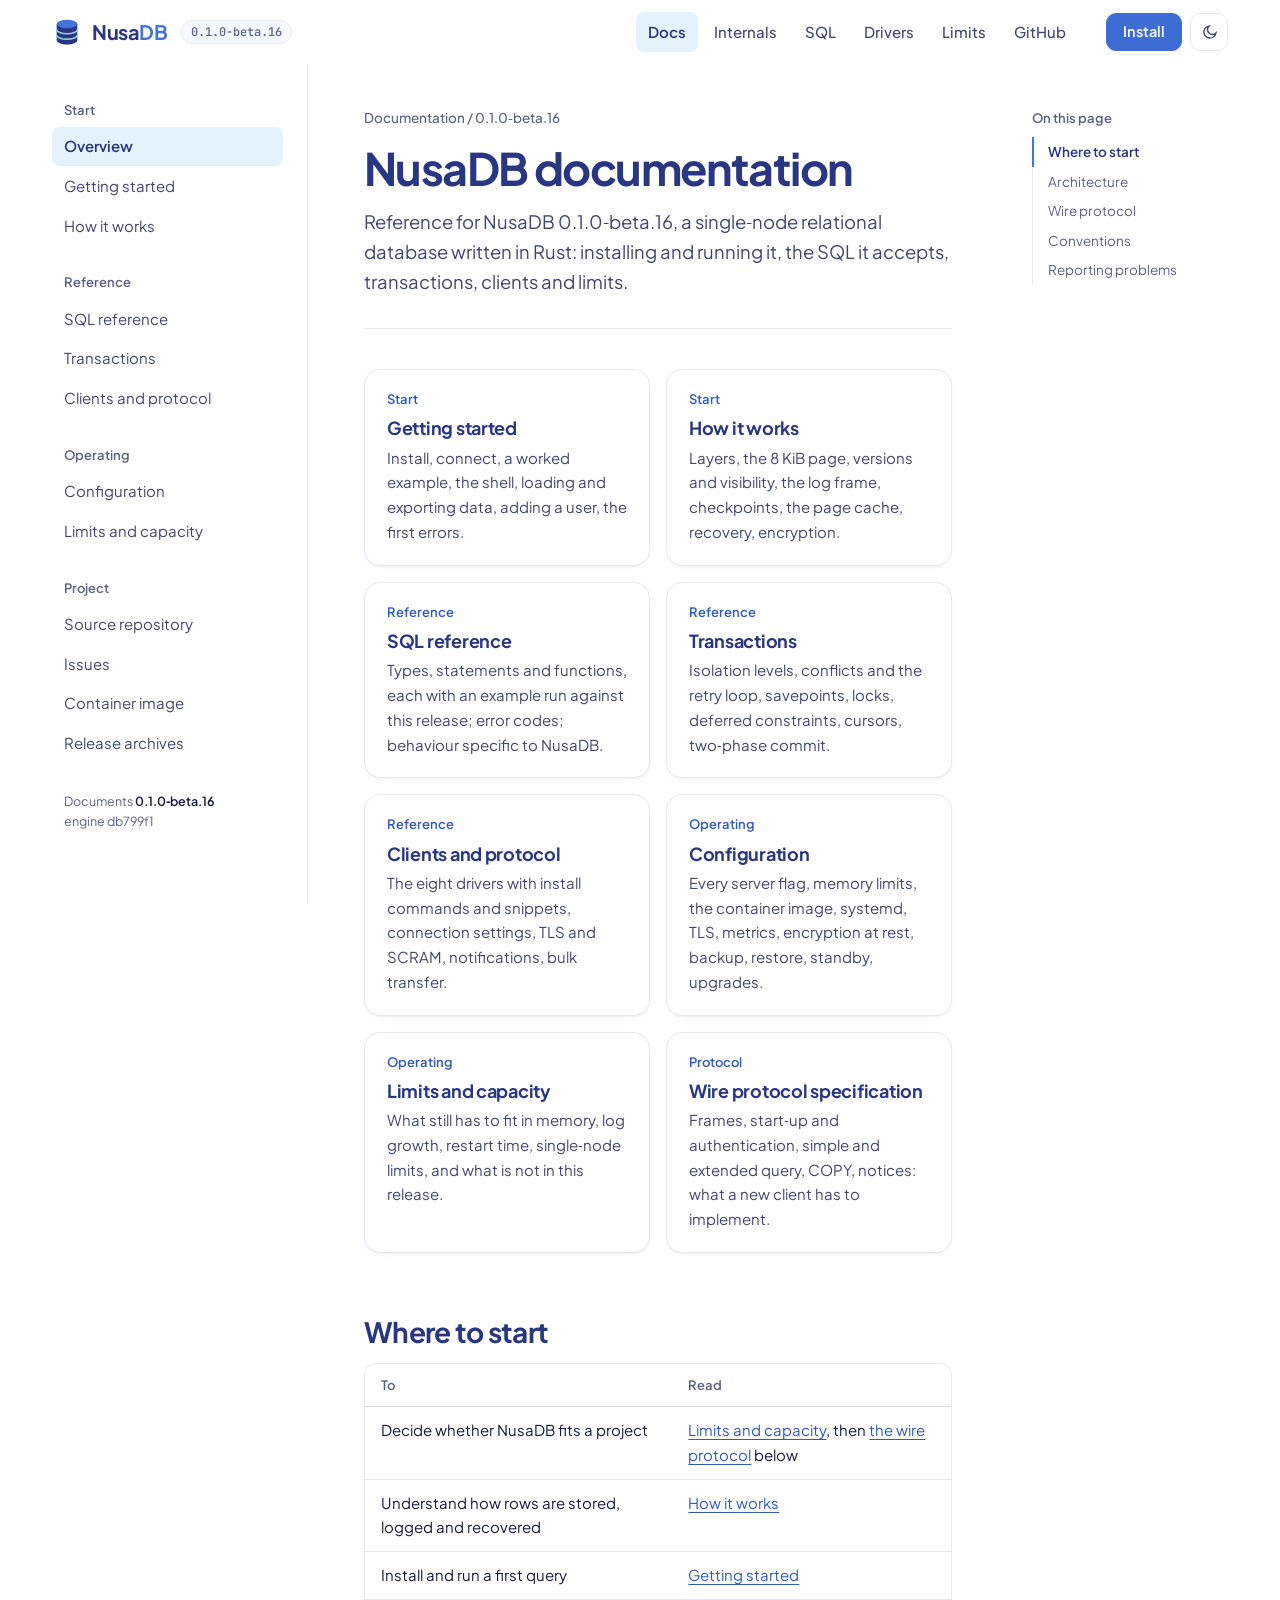
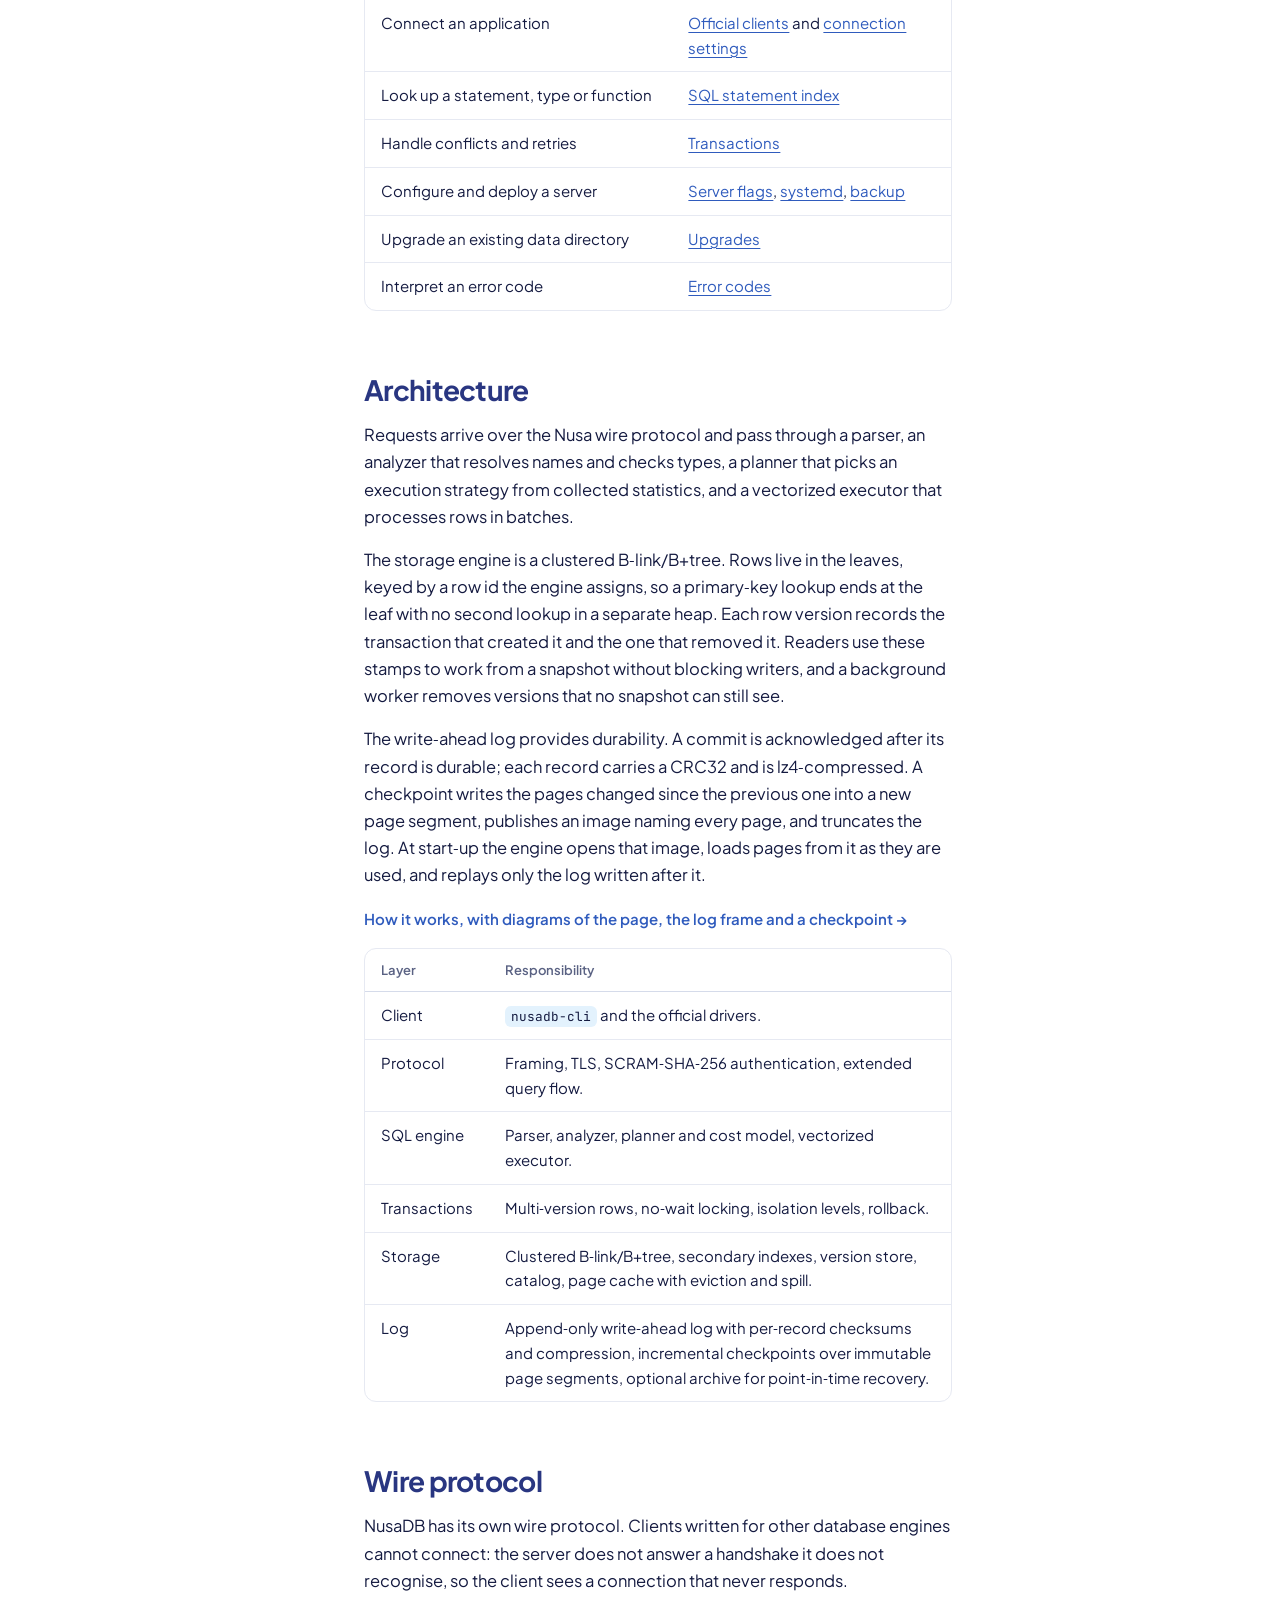
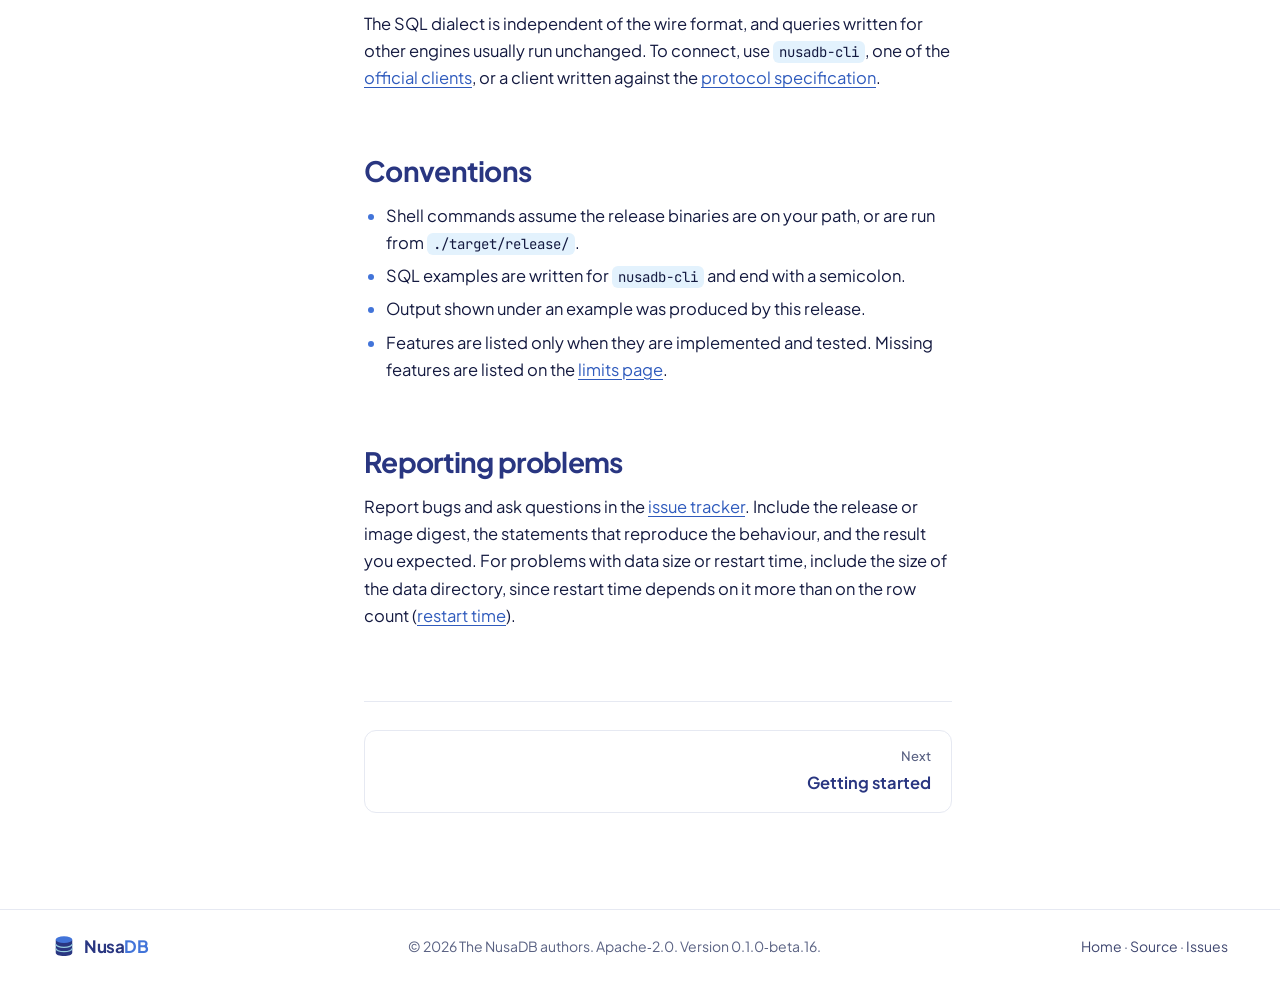
==== commit b2b02212: "Restyle the site light and clean, and bring back the database mark White pages with navy type and on" ====
--- a/docs/index.html
+++ b/docs/index.html
@@ -5,13 +5,14 @@
 <meta name="viewport" content="width=device-width, initial-scale=1" />
 <title>Documentation · NusaDB</title>
 <meta name="description" content="Documentation for NusaDB: installation, SQL reference, transactions, server configuration, capacity limits, and the client protocol." />
-<meta name="theme-color" content="#293681" />
-<link rel="icon" type="image/svg+xml" href="data:image/svg+xml,%3Csvg xmlns='http://www.w3.org/2000/svg' viewBox='0 0 32 32'%3E%3Cpath d='M4 1h18l9 9v18a3 3 0 0 1-3 3H4a3 3 0 0 1-3-3V4a3 3 0 0 1 3-3z' fill='%23D0E7E6'/%3E%3Cpath d='M22 1l9 9h-9z' fill='%2395CCDD'/%3E%3Crect x='5' y='8' width='13' height='5' rx='2.5' fill='%23293681'/%3E%3Crect x='11' y='16' width='16' height='5' rx='2.5' fill='%234274D9'/%3E%3Crect x='5' y='24' width='8' height='5' rx='2.5' fill='%23293681'/%3E%3Crect x='16' y='24' width='5' height='5' rx='2.5' fill='%2395CCDD'/%3E%3C/svg%3E" />
+<meta name="theme-color" content="#ffffff" media="(prefers-color-scheme: light)" />
+<meta name="theme-color" content="#0f1433" media="(prefers-color-scheme: dark)" />
+<link rel="icon" type="image/svg+xml" href="data:image/svg+xml,%3Csvg xmlns='http://www.w3.org/2000/svg' viewBox='0 0 32 32'%3E%3Cpath d='M5 7.5v17.4c0 2.5 4.9 4.5 11 4.5s11-2 11-4.5V7.5z' fill='%23293681'/%3E%3Cpath d='M5 13.3c0 2.5 4.9 4.5 11 4.5s11-2 11-4.5M5 19.1c0 2.5 4.9 4.5 11 4.5s11-2 11-4.5' fill='none' stroke='%2395CCDD' stroke-width='1.7'/%3E%3Cellipse cx='16' cy='7.5' rx='11' ry='4.5' fill='%234274D9'/%3E%3C/svg%3E" />
 <script>document.documentElement.classList.add("js");try{var t=localStorage.getItem("nusadb-theme");if(t==="light"||t==="dark")document.documentElement.setAttribute("data-theme",t)}catch(e){}</script>
 <link rel="preconnect" href="https://fonts.googleapis.com" />
 <link rel="preconnect" href="https://fonts.gstatic.com" crossorigin />
-<link href="https://fonts.googleapis.com/css2?family=IBM+Plex+Mono:wght@400;500;600&family=IBM+Plex+Sans:wght@400;500;600;700&display=swap" rel="stylesheet" />
-<link rel="stylesheet" href="../css/style.css?v=20261029r3" />
+<link href="https://fonts.googleapis.com/css2?family=JetBrains+Mono:wght@400;500;600&amp;family=Plus+Jakarta+Sans:wght@400;500;600;700;800&amp;display=swap" rel="stylesheet" />
+<link rel="stylesheet" href="../css/style.css?v=20261029r4" />
 </head>
 <body>
 <a class="skip" href="#main">Skip to content</a>
@@ -19,12 +20,13 @@
 <header class="masthead">
   <div class="wrap masthead-in">
     <a class="brand" href="../">
-      <svg class="mark" width="26" height="26" viewBox="0 0 32 32" aria-hidden="true"><path d="M4 1h18l9 9v18a3 3 0 0 1-3 3H4a3 3 0 0 1-3-3V4a3 3 0 0 1 3-3z" fill="#D0E7E6"/><path d="M22 1l9 9h-9z" fill="#95CCDD"/><rect x="5" y="8" width="13" height="5" rx="2.5" fill="#293681"/><rect x="11" y="16" width="16" height="5" rx="2.5" fill="#4274D9"/><rect x="5" y="24" width="8" height="5" rx="2.5" fill="#293681"/><rect x="16" y="24" width="5" height="5" rx="2.5" fill="#95CCDD"/></svg>
+      <svg class="mark" width="30" height="30" viewBox="0 0 32 32" aria-hidden="true"><path class="mk-body" d="M5 7.5v17.4c0 2.5 4.9 4.5 11 4.5s11-2 11-4.5V7.5z"/><path class="mk-band" d="M5 13.3c0 2.5 4.9 4.5 11 4.5s11-2 11-4.5M5 19.1c0 2.5 4.9 4.5 11 4.5s11-2 11-4.5"/><ellipse class="mk-top" cx="16" cy="7.5" rx="11" ry="4.5"/></svg>
       <span>Nusa<b>DB</b></span>
       <span class="ver">0.1.0-beta.16</span>
     </a>
-    <nav class="mast-nav" id="mastNav" aria-label="Main"><ul><li><a href="./" aria-current="page">Docs</a></li><li><a href="../#install">Install</a></li><li><a href="internals.html">Internals</a></li><li><a href="sql.html">SQL</a></li><li><a href="clients.html">Drivers</a></li><li><a href="limits.html">Limits</a></li><li><a href="https://github.com/nusadb/nusadb">GitHub</a></li></ul></nav>
+    <nav class="mast-nav" id="mastNav" aria-label="Main"><ul><li><a href="./" aria-current="page">Docs</a></li><li><a href="internals.html">Internals</a></li><li><a href="sql.html">SQL</a></li><li><a href="clients.html">Drivers</a></li><li><a href="limits.html">Limits</a></li><li><a href="https://github.com/nusadb/nusadb">GitHub</a></li></ul></nav>
     <div class="mast-tools">
+      <a class="btn btn-primary mast-cta" href="../#install">Install</a>
       <button class="icon-btn" id="themeBtn" type="button" aria-label="Switch theme"></button>
       <button class="icon-btn burger" id="burger" type="button" aria-label="Menu" aria-expanded="false" aria-controls="mastNav">
         <svg width="18" height="18" viewBox="0 0 24 24" fill="none" stroke="currentColor" stroke-width="2" stroke-linecap="round"><path d="M3 6h18M3 12h18M3 18h18"/></svg>
@@ -190,13 +192,13 @@
 <footer class="foot">
   <div class="wrap">
     <div class="foot-note">
-      <a class="brand" href="../"><svg class="mark" width="22" height="22" viewBox="0 0 32 32" aria-hidden="true"><path d="M4 1h18l9 9v18a3 3 0 0 1-3 3H4a3 3 0 0 1-3-3V4a3 3 0 0 1 3-3z" fill="#D0E7E6"/><path d="M22 1l9 9h-9z" fill="#95CCDD"/><rect x="5" y="8" width="13" height="5" rx="2.5" fill="#293681"/><rect x="11" y="16" width="16" height="5" rx="2.5" fill="#4274D9"/><rect x="5" y="24" width="8" height="5" rx="2.5" fill="#293681"/><rect x="16" y="24" width="5" height="5" rx="2.5" fill="#95CCDD"/></svg><span>Nusa<b>DB</b></span></a>
+      <a class="brand" href="../"><svg class="mark" width="24" height="24" viewBox="0 0 32 32" aria-hidden="true"><path class="mk-body" d="M5 7.5v17.4c0 2.5 4.9 4.5 11 4.5s11-2 11-4.5V7.5z"/><path class="mk-band" d="M5 13.3c0 2.5 4.9 4.5 11 4.5s11-2 11-4.5M5 19.1c0 2.5 4.9 4.5 11 4.5s11-2 11-4.5"/><ellipse class="mk-top" cx="16" cy="7.5" rx="11" ry="4.5"/></svg><span>Nusa<b>DB</b></span></a>
       <p>&copy; <span id="year">2026</span> The NusaDB authors. Apache-2.0. Version 0.1.0-beta.16.</p>
       <p><a href="../">Home</a> · <a href="https://github.com/nusadb/nusadb">Source</a> · <a href="https://github.com/nusadb/nusadb/issues">Issues</a></p>
     </div>
   </div>
 </footer>
 
-<script src="../js/main.js?v=20261029r3"></script>
+<script src="../js/main.js?v=20261029r4"></script>
 </body>
 </html>
--- a/css/style.css
+++ b/css/style.css
@@ -1,460 +1,432 @@
 /* NusaDB site
    ---------------------------------------------------------------------------
-   Brand palette (five colours, nothing else is a hue of its own):
-     navy        #293681  dominant: masthead, hero, full-bleed bands, headings
-     blue        #4274D9  interactive: buttons, links, focus, active states
-     light blue  #95CCDD  text accents and strokes on navy, the closing band
-     pale mint   #D0E7E6  callouts, table headers, diagram fills, fact strip
-     ice         #E3F2FD  soft section ground, hover and selected states,
-                          inline code, zebra rows
-   Everything else is a tint or shade of those five. Derived steps:
-     navy-800 #1f2a6b  navy-900 #141a40  navy-950 #0f1433  (shades of navy)
-     blue-600 #3563c4  blue-700 #2f5bbd  blue-800 #2a52a8  (shades of blue)
-     sky-300  #c4e3ec  (tint of light blue)    cell #34479f (tint of navy)
-     deep teal-blue #1d4a85 (navy mixed toward light blue, for fills on navy)
-   One restrained warning colour, amber #8a5a00 / #f0c27a, is used only for
-   caution notes, "not published" badges and error lines in shell output.
-
-   WCAG 2.x contrast of every text/background pair in use (AA: 4.5 body,
-   3.0 large text and UI):
-     on white #ffffff     ink #141a40 16.8 · ink-2 #3a4170 9.7 · ink-3 #4f567f 7.0
-                          navy #293681 10.8 · link #2f5bbd 6.3 · amber #8a5a00 5.9
-                          blue #4274D9 4.4 (focus ring, rules, large type only)
-     on ice #E3F2FD       ink 14.7 · ink-2 8.5 · ink-3 6.2 · navy 9.5
-                          link 5.5 · amber 5.2
-     on mint #D0E7E6      ink 13.0 · ink-2 7.5 · ink-3 5.5 · navy 8.4 · link 4.9
-     on sky-300 #c4e3ec   ink 12.4 · ink-3 5.4 · link 4.6
-     on light blue #95CCDD  navy-900 9.6 · navy-800 7.5 · navy 6.2
-     on navy #293681      white 10.8 · mint 8.4 · light blue 6.2
-     on cell #34479f      white 8.2 · mint 6.4 · light blue 4.7
-     on #1d4a85           white 8.9 · mint 6.9 · light blue 5.1
-     buttons              white on blue-600 #3563c4 5.6, hover blue-800 7.3; on navy the
-                          primary button is blue #4274D9 with 18.7px bold white text, 4.4
-                          (large text, AA 3.0); navy button on light blue: white 10.8
-     footer #141a40       mint 13.0 · light blue 9.6
-     code #0f1433         text #e8ecf8 15.2 · output #c3cae6 11.1 · comments
-                          #9aa3d0 7.3 · keywords #95CCDD 10.2 · literals
-                          #9cb9f5 9.1 · errors #f0c27a 10.9 · highlight mint 13.9
-     dark ground #0f1433  ink #e8ecf8 15.2 · ink-2 #c3cae6 11.1 · ink-3 #9aa3d0 7.3
-                          link #95CCDD 10.2 · mint 13.9
-     dark surface #141a40 ink 14.2 · ink-2 10.3 · ink-3 6.8 · link 9.6
-     dark band #1f2a6b    white 13.1 · mint 10.2 · light blue 7.5
-     dark strip #16303f   ink 11.6 · light blue 7.8 · mint 10.6
-     dark fills #163563   ink 10.3 · ink-3 #9aa3d0 5.0 · mint 9.4 (diagram cells)
-                #22306f   ink-3 5.0          #1b2457  ink-3 5.9
-     diagram labels       ink-3 #4f567f on mint 5.5, on sky-300 5.2
+   Light and clean: a white page, navy type, one blue accent, and navy panels
+   only where the product itself is shown (the terminal, code, Fig. 1).
+
+   Brand palette (five colours; every other value is a tint or shade of them):
+     navy        #293681  headings, the logo body, key figures
+     blue        #4274D9  accent: the logo top, focus ring, chart series, rules
+     light blue  #95CCDD  text and strokes on navy panels, a chart series
+     pale mint   #D0E7E6  small accents only: diagram fills, the "published" badge
+     ice         #E3F2FD  one quiet section, hover and selected states, inline code
+   Derived steps:
+     navy-950 #0f1433  navy-900 #141a40  navy-800 #1f2a6b  panel #1a2260
+     blue-btn #3d6dd3  (closest shade of #4274D9 that carries white text at AA)
+     blue-link #2f5bbd  sky-300 #c4e3ec  soft #f4fafe (ice at 40 %)
+     line #e6e9f2  line-2 #eef1f7  line-3 #d5dbea  (navy at 4-12 % on white)
+   One caution colour, amber #8a5a00 / #f0c27a, only for caution notes, the
+   "not published" badge and error lines in shell output.
+
+   WCAG 2.x contrast of every text/background pair in use
+   (AA: 4.5 body text, 3.0 large text and UI components):
+     on white #ffffff     ink #141a40 16.8 · heading navy #293681 10.8
+                          ink-2 #3f4770 9.0 · ink-3 #5a6283 6.0
+                          link #2f5bbd 6.3 · amber #8a5a00 5.9
+                          blue #4274D9 4.4: the "DB" in the wordmark (20px bold,
+                          large text) and non-text marks only
+     on ice #E3F2FD       ink 14.7 · navy 9.5 · ink-2 7.8 · ink-3 5.2 · link 5.5
+     on mint #D0E7E6      navy 8.4 · ink-3 4.6
+     button               white on #3d6dd3 4.9, hover white on #2f5bbd 6.3
+     panel #1a2260        text #e8ecf8 12.3 · notes #a7b1dc 6.9 · comments
+     (terminal, code,     #9aa3d0 5.9 · keywords #95CCDD 8.3 · literals
+      Fig. 1)             #b9cdf7 8.2 (on #1f2a6b) · errors #f0c27a 7.9 · mint 10.2
+     dark ground #0f1433  ink #e8ecf8 15.2 · ink-2 #c3cae6 11.1 · ink-3 #9aa3d0
+                          7.3 · link #95CCDD 10.2 · amber #f0c27a 10.9
+     dark surface #141a40 ink 14.2 · ink-3 6.8 · link 9.6
+     dark raised #1b2457  white 14.6 · ink-3 5.9 · link 8.3
+     chart marks          #95CCDD and #4274D9: OKLab ΔE 26.8 for normal vision,
+                          26.7 deuteranopia, 27.1 protanopia, 25.2 tritanopia;
+                          every bar carries its value as text, so no reading
+                          depends on the mark's own contrast.
    -------------------------------------------------------------------------- */
+
+/* Plus Jakarta Sans draws a long hyphen that reads like a dash inside
+   "0.1.0-beta.16" or "16-byte". The hyphen alone comes from a system face. */
+@font-face { font-family: "Nusa Hyphen"; src: local("Helvetica Neue"), local("Helvetica"), local("Arial"), local("Liberation Sans"), local("DejaVu Sans"); unicode-range: U+2D; }
 
 :root {
   color-scheme: light;
 
-  /* brand */
   --navy: #293681;
   --navy-800: #1f2a6b;
   --navy-900: #141a40;
   --navy-950: #0f1433;
   --blue: #4274D9;
-  --blue-600: #3563c4;
-  --blue-700: #2f5bbd;
-  --blue-800: #2a52a8;
+  --blue-btn: #3d6dd3;
+  --blue-link: #2f5bbd;
   --sky: #95CCDD;
   --sky-300: #c4e3ec;
   --mint: #D0E7E6;
   --ice: #E3F2FD;
-  --cell: #34479f;
-  --teal-deep: #1d4a85;
-
-  /* grounds */
+  --soft: #f4fafe;
+
   --bg: #ffffff;
   --surface: #ffffff;
-  --tint: var(--ice);
-  --sunk: var(--ice);
-  --band: var(--navy);
-  --strip: var(--mint);
-  --close-bg: var(--sky);
-  --foot-bg: var(--navy-900);
-
-  /* text */
+  --raised: var(--soft);
+  --quiet: var(--ice);
   --ink: #141a40;
-  --ink-2: #3a4170;
-  --ink-3: #4f567f;
+  --ink-2: #3f4770;
+  --ink-3: #5a6283;
   --heading: var(--navy);
-  --line: #c9d3ea;
-  --line-2: #e1e7f3;
-  --link: var(--blue-700);
+  --line: #e6e9f2;
+  --line-2: #eef1f7;
+  --line-3: #d5dbea;
+  --link: var(--blue-link);
   --link-hover: var(--navy);
   --accent: var(--blue);
-  --select: #c4e3ec;
-
-  --btn-bg: var(--blue-600);
+  --select: var(--sky-300);
+  --btn-bg: var(--blue-btn);
+  --btn-hover: var(--blue-link);
   --btn-ink: #ffffff;
-  --btn-hover: var(--blue-800);
-  --callout: var(--mint);
-  --th-bg: var(--mint);
-  --zebra: var(--ice);
+  --icode-bg: var(--ice);
+  --icode-ink: var(--navy-900);
+  --pill-bg: var(--ice);
+  --pill-ink: var(--navy);
+  --shadow: 0 1px 2px rgba(20, 26, 64, .04), 0 4px 16px -8px rgba(20, 26, 64, .08);
+  --shadow-panel: 0 1px 2px rgba(20, 26, 64, .06), 0 24px 48px -24px rgba(20, 26, 64, .35);
 
   --warn: #8a5a00;
   --warn-line: #d9b25c;
 
-  --code-bg: var(--navy-950);
+  --panel: #1a2260;
+  --panel-bar: #212a6c;
+  --panel-line: #2c3678;
   --code-ink: #e8ecf8;
-  --code-line: #262f66;
   --code-dim: #9aa3d0;
+  --code-note: #a7b1dc;
   --code-k: #95CCDD;
-  --code-s: #9cb9f5;
+  --code-s: #b9cdf7;
   --code-o: #c3cae6;
   --code-e: #f0c27a;
   --code-g: #D0E7E6;
 
   /* diagrams on a light ground */
-  --d-stroke: #4f567f;
+  --d-stroke: #7f88b3;
   --d-fill: #ffffff;
-  --d-fill-2: var(--ice);
+  --d-fill-2: var(--soft);
   --d-brand: var(--navy);
-  --d-brand-fill: var(--mint);
+  --d-brand-fill: var(--ice);
   --d-blue-fill: var(--sky-300);
-  --signal: var(--blue-700);
+  --signal: var(--blue-link);
   --signal-line: var(--blue);
-  --signal-soft: var(--sky-300);
-  --dirty-fill: var(--sky-300);
+  --signal-soft: var(--mint);
+  --dirty-fill: var(--sky);
   --dirty-line: var(--blue);
-  --chart-base: #8090d0;
-  --chart-a: var(--mint);
-
-  --sans: "IBM Plex Sans", ui-sans-serif, system-ui, -apple-system, "Segoe UI", Roboto, Arial, sans-serif;
-  --mono: "IBM Plex Mono", ui-monospace, SFMono-Regular, Menlo, Consolas, monospace;
+  --chart-base: var(--sky);
+  --chart-a: var(--blue);
+
+  --mark-body: var(--navy);
+  --mark-top: var(--blue);
+  --mark-band: var(--sky);
+
+  --sans: "Nusa Hyphen", "Plus Jakarta Sans", ui-sans-serif, system-ui, -apple-system, "Segoe UI", Roboto, Arial, sans-serif;
+  --mono: "JetBrains Mono", ui-monospace, SFMono-Regular, Menlo, Consolas, monospace;
 
   --fs-xs: 12.5px;
   --fs-sm: 14px;
   --fs-base: 16.5px;
   --fs-md: 18.5px;
-  --fs-lg: 22px;
-  --fs-xl: clamp(24px, 2.4vw, 30px);
-  --fs-2xl: clamp(30px, 3.4vw, 44px);
-  --fs-3xl: clamp(40px, 6.1vw, 92px);
-
-  --r: 4px;
+  --fs-lg: 21px;
+  --fs-xl: clamp(23px, 2.2vw, 28px);
+  --fs-2xl: clamp(30px, 3.5vw, 46px);
+  --fs-3xl: clamp(40px, 5vw, 68px);
+
+  --r-sm: 8px;
+  --r: 12px;
+  --r-lg: 16px;
   --gutter: 32px;
-  --max: 1280px;
-  --sidebar: 248px;
+  --max: 1240px;
+  --sidebar: 256px;
   --toc: 220px;
   --measure: 68ch;
-  --head-h: 60px;
-}
-
+  --head-h: 64px;
+  --sec-pad: 112px;
+}
+
+/* Dark: the same structure on navy-black grounds. Declared twice so the
+   toggle (data-theme) and the operating system preference both apply. */
 :root[data-theme="dark"] {
   color-scheme: dark;
-  --bg: #0f1433;
-  --surface: #141a40;
-  --tint: #141a40;
-  --sunk: #1b2457;
-  --band: #1f2a6b;
-  --strip: #16303f;
-  --close-bg: var(--teal-deep);
-  --foot-bg: #0a0e26;
-  --ink: #e8ecf8;
-  --ink-2: #c3cae6;
-  --ink-3: #9aa3d0;
-  --heading: #ffffff;
-  --line: #2a3470;
-  --line-2: #1e2758;
-  --link: var(--sky);
-  --link-hover: var(--mint);
-  --accent: var(--sky);
-  --select: #2a3f7a;
-  --btn-bg: var(--blue-600);
-  --btn-hover: var(--blue-800);
-  --callout: #16303f;
-  --th-bg: #16303f;
-  --zebra: #121941;
-  --warn: #f0c27a;
-  --warn-line: #8a6a2a;
-  --code-bg: #0a0e26;
-  --code-line: #262f66;
-  --d-stroke: #9aa3d0;
-  --d-fill: #141a40;
-  --d-fill-2: #1b2457;
-  --d-brand: var(--sky);
-  --d-brand-fill: #22306f;
-  --d-blue-fill: #163563;
-  --signal: var(--mint);
-  --signal-line: var(--mint);
-  --signal-soft: #163563;
-  --dirty-fill: var(--blue);
-  --dirty-line: var(--mint);
-}
-
+  --bg: #0f1433; --surface: #141a40; --raised: #1b2457; --quiet: #141a40;
+  --ink: #e8ecf8; --ink-2: #c3cae6; --ink-3: #9aa3d0; --heading: #ffffff;
+  --line: #232c62; --line-2: #1b2457; --line-3: #2c3678;
+  --link: var(--sky); --link-hover: #ffffff; --accent: var(--sky); --select: #2a3f7a;
+  --icode-bg: #1b2457; --icode-ink: #e8ecf8; --pill-bg: #1b2457; --pill-ink: #ffffff;
+  --shadow: none; --shadow-panel: 0 24px 48px -24px rgba(0, 0, 0, .6);
+  --warn: #f0c27a; --warn-line: #8a6a2a;
+  --panel: #1a2260; --panel-bar: #1f2868; --panel-line: #2c3678;
+  --d-stroke: #9aa3d0; --d-fill: #141a40; --d-fill-2: #1b2457; --d-brand: var(--sky);
+  --d-brand-fill: #22306f; --d-blue-fill: #163563; --signal: var(--mint); --signal-line: var(--mint);
+  --signal-soft: #163563; --dirty-fill: var(--blue); --dirty-line: var(--mint);
+  --mark-body: var(--blue-btn); --mark-top: var(--sky); --mark-band: #0f1433;
+}
 @media (prefers-color-scheme: dark) {
   :root:not([data-theme="light"]) {
     color-scheme: dark;
-    --bg: #0f1433;
-    --surface: #141a40;
-    --tint: #141a40;
-    --sunk: #1b2457;
-    --band: #1f2a6b;
-    --strip: #16303f;
-    --close-bg: var(--teal-deep);
-    --foot-bg: #0a0e26;
-    --ink: #e8ecf8;
-    --ink-2: #c3cae6;
-    --ink-3: #9aa3d0;
-    --heading: #ffffff;
-    --line: #2a3470;
-    --line-2: #1e2758;
-    --link: var(--sky);
-    --link-hover: var(--mint);
-    --accent: var(--sky);
-    --select: #2a3f7a;
-    --btn-bg: var(--blue-600);
-    --btn-hover: var(--blue-800);
-    --callout: #16303f;
-    --th-bg: #16303f;
-    --zebra: #121941;
-    --warn: #f0c27a;
-    --warn-line: #8a6a2a;
-    --code-bg: #0a0e26;
-    --code-line: #262f66;
-    --d-stroke: #9aa3d0;
-    --d-fill: #141a40;
-    --d-fill-2: #1b2457;
-    --d-brand: var(--sky);
-    --d-brand-fill: #22306f;
-    --d-blue-fill: #163563;
-    --signal: var(--mint);
-    --signal-line: var(--mint);
-    --signal-soft: #163563;
-    --dirty-fill: var(--blue);
-    --dirty-line: var(--mint);
+    --bg: #0f1433; --surface: #141a40; --raised: #1b2457; --quiet: #141a40;
+    --ink: #e8ecf8; --ink-2: #c3cae6; --ink-3: #9aa3d0; --heading: #ffffff;
+    --line: #232c62; --line-2: #1b2457; --line-3: #2c3678;
+    --link: var(--sky); --link-hover: #ffffff; --accent: var(--sky); --select: #2a3f7a;
+    --icode-bg: #1b2457; --icode-ink: #e8ecf8; --pill-bg: #1b2457; --pill-ink: #ffffff;
+    --shadow: none; --shadow-panel: 0 24px 48px -24px rgba(0, 0, 0, .6);
+    --warn: #f0c27a; --warn-line: #8a6a2a;
+    --panel: #1a2260; --panel-bar: #1f2868; --panel-line: #2c3678;
+    --d-stroke: #9aa3d0; --d-fill: #141a40; --d-fill-2: #1b2457; --d-brand: var(--sky);
+    --d-brand-fill: #22306f; --d-blue-fill: #163563; --signal: var(--mint); --signal-line: var(--mint);
+    --signal-soft: #163563; --dirty-fill: var(--blue); --dirty-line: var(--mint);
+    --mark-body: var(--blue-btn); --mark-top: var(--sky); --mark-band: #0f1433;
   }
 }
 
-/* Scopes. A band redefines the tokens, so every component and every SVG
-   class inside it repaints itself for that ground. */
+/* A navy panel redefines the tokens, so code, diagrams and controls inside
+   it repaint themselves. Used for the terminal and Fig. 1 only. */
 .on-navy {
-  --bg: var(--band);
-  --surface: color-mix(in srgb, var(--band) 78%, #0f1433);
-  --sunk: color-mix(in srgb, var(--band) 82%, #95CCDD);
-  --ink: #ffffff;
-  --ink-2: var(--mint);
-  --ink-3: var(--sky);
-  --heading: #ffffff;
-  --line: rgba(149, 204, 221, 0.38);
-  --line-2: rgba(149, 204, 221, 0.2);
-  --link: var(--sky);
-  --link-hover: #ffffff;
-  --accent: var(--sky);
-  --callout: color-mix(in srgb, var(--band) 70%, #0f1433);
-  --th-bg: color-mix(in srgb, var(--band) 70%, #0f1433);
-  --zebra: transparent;
-  --code-bg: #0f1433;
-  --d-stroke: var(--sky);
-  --d-fill: var(--cell);
-  --d-fill-2: color-mix(in srgb, var(--band) 72%, #0f1433);
-  --d-brand: var(--sky);
-  --d-brand-fill: var(--teal-deep);
-  --d-blue-fill: var(--teal-deep);
-  --signal: var(--mint);
-  --signal-line: var(--mint);
-  --signal-soft: var(--teal-deep);
-  --dirty-fill: var(--blue);
-  --dirty-line: var(--mint);
-  background: var(--band); color: var(--ink);
-}
-.on-strip {
-  --bg: var(--strip);
-  --ink-3: #3a4170;
-  --line: rgba(41, 54, 129, 0.22);
-  --line-2: rgba(41, 54, 129, 0.12);
-  background: var(--strip); color: var(--ink);
-}
-.on-tint { --bg: var(--tint); --sunk: #ffffff; background: var(--tint); }
-.on-close {
-  --ink: #0f1433; --ink-2: #1f2a6b; --heading: #141a40; --line: rgba(20, 26, 64, .35);
-  --btn-bg: var(--navy); --btn-hover: var(--navy-950); --link: var(--navy-900);
-  background: var(--close-bg); color: var(--ink);
-}
-:root[data-theme="dark"] .on-strip { --ink-3: var(--sky); --line: rgba(149, 204, 221, .25); --line-2: rgba(149, 204, 221, .14); }
-:root[data-theme="dark"] .on-tint { --sunk: #1b2457; }
-:root[data-theme="dark"] .on-close { --ink: #ffffff; --ink-2: var(--mint); --heading: #ffffff; --line: rgba(208, 231, 230, .45); --btn-bg: var(--mint); --btn-ink: #0f1433; --btn-hover: #ffffff; --link: var(--mint); }
-@media (prefers-color-scheme: dark) {
-  :root:not([data-theme="light"]) .on-strip { --ink-3: var(--sky); --line: rgba(149, 204, 221, .25); --line-2: rgba(149, 204, 221, .14); }
-  :root:not([data-theme="light"]) .on-tint { --sunk: #1b2457; }
-  :root:not([data-theme="light"]) .on-close { --ink: #ffffff; --ink-2: var(--mint); --heading: #ffffff; --line: rgba(208, 231, 230, .45); --btn-bg: var(--mint); --btn-ink: #0f1433; --btn-hover: #ffffff; --link: var(--mint); }
+  --bg: var(--panel); --surface: var(--panel); --raised: var(--panel-bar);
+  --ink: #e8ecf8; --ink-2: var(--code-note); --ink-3: var(--code-note); --heading: #ffffff;
+  --line: var(--panel-line); --line-2: var(--panel-line);
+  --link: var(--sky); --link-hover: #ffffff; --accent: var(--sky);
+  --icode-bg: rgba(149, 204, 221, .14); --icode-ink: #ffffff;
+  --d-stroke: var(--sky); --d-fill: #263172; --d-fill-2: #1f2868;
+  --d-brand: var(--sky); --d-brand-fill: #1d4a85; --d-blue-fill: #1d4a85;
+  --signal: var(--mint); --signal-line: var(--mint); --signal-soft: #1d4a85;
+  --dirty-fill: var(--blue); --dirty-line: var(--mint);
+  background: var(--panel); color: var(--ink);
 }
 
 /* ---------- base ---------- */
 
 *, *::before, *::after { box-sizing: border-box; }
-html { -webkit-text-size-adjust: 100%; scroll-padding-top: calc(var(--head-h) + 20px); }
+html { -webkit-text-size-adjust: 100%; scroll-padding-top: calc(var(--head-h) + 24px); }
 body {
   margin: 0; background: var(--bg); color: var(--ink);
-  font: 400 var(--fs-base)/1.6 var(--sans);
+  font: 400 var(--fs-base)/1.65 var(--sans);
   -webkit-font-smoothing: antialiased; text-rendering: optimizeLegibility;
   overflow-x: hidden;
 }
 img, svg { max-width: 100%; }
 a { color: var(--link); text-decoration-thickness: 1px; text-underline-offset: 3px; }
 a:hover { color: var(--link-hover); }
-:focus-visible { outline: 2px solid var(--blue); outline-offset: 2px; }
+:focus-visible { outline: 2px solid var(--blue); outline-offset: 2px; border-radius: 4px; }
 .on-navy :focus-visible { outline-color: var(--sky); }
 ::selection { background: var(--select); }
-h1, h2, h3, h4 { margin: 0; color: var(--heading); line-height: 1.15; font-family: var(--sans); }
-h1, h2 { font-weight: 700; letter-spacing: -0.028em; }
-h3, h4 { font-weight: 600; letter-spacing: -0.01em; color: var(--ink); }
-code, kbd, pre, samp { font-family: var(--mono); }
+h1, h2, h3, h4 { margin: 0; color: var(--heading); font-family: var(--sans); }
+h1, h2 { font-weight: 700; letter-spacing: -0.03em; line-height: 1.1; }
+h3, h4 { font-weight: 650; letter-spacing: -0.012em; line-height: 1.3; color: var(--ink); }
+code, kbd, pre, samp { font-family: var(--mono); font-variant-ligatures: none; font-feature-settings: "liga" 0, "calt" 0; }
 p { margin: 0 0 14px; }
 .wrap { width: 100%; max-width: var(--max); margin: 0 auto; padding: 0 var(--gutter); }
-.skip { position: absolute; left: -9999px; background: var(--navy); color: #fff; padding: 10px 14px; z-index: 100; }
+.skip { position: absolute; left: -9999px; background: var(--navy); color: #fff; padding: 10px 14px; z-index: 100; border-radius: 8px; }
 .skip:focus { left: 8px; top: 8px; color: #fff; }
 .mono { font-family: var(--mono); }
 .dim { color: var(--ink-3); }
 .sr { position: absolute; width: 1px; height: 1px; overflow: hidden; clip: rect(0 0 0 0); white-space: nowrap; }
 
-/* inline code in running text */
 :not(pre) > code {
-  font-size: .86em; padding: 1px 5px; border-radius: 3px;
-  background: var(--ice); color: var(--navy-900);
+  font-size: .85em; padding: 2px 6px; border-radius: 6px;
+  background: var(--icode-bg); color: var(--icode-ink);
   overflow-wrap: break-word;
 }
-.on-tint :not(pre) > code { background: #ffffff; }
-.on-navy :not(pre) > code { background: rgba(149, 204, 221, 0.16); color: #ffffff; }
-.on-strip :not(pre) > code { background: rgba(255, 255, 255, .6); }
-:root[data-theme="dark"] :not(pre) > code { background: #1b2457; color: var(--ink); }
-@media (prefers-color-scheme: dark) { :root:not([data-theme="light"]) :not(pre) > code { background: #1b2457; color: var(--ink); } }
-h1 code, h2 code, h3 code { background: none !important; padding: 0; font-size: .9em; color: inherit !important; white-space: nowrap; font-weight: 600; }
-
-/* ---------- brand mark ---------- */
+/* On the home page every inline name is short: keep "--host" in one piece. */
+@media (min-width: 641px) { .sec :not(pre) > code, .hero :not(pre) > code { white-space: nowrap; } }
+h1 code, h2 code, h3 code { background: none !important; padding: 0; font-size: .88em; color: inherit !important; white-space: nowrap; font-weight: 600; }
+
+/* ---------- logo ---------- */
 
 .mark { display: block; flex: none; }
-
-/* ---------- masthead (navy) ---------- */
+.mk-body { fill: var(--mark-body); }
+.mk-top { fill: var(--mark-top); }
+.mk-band { fill: none; stroke: var(--mark-band); stroke-width: 1.7; }
+
+/* ---------- header ---------- */
 
 .masthead {
   position: sticky; top: 0; z-index: 40;
-  background: var(--band); color: #fff;
-  border-bottom: 1px solid rgba(149, 204, 221, 0.25);
-}
-.masthead-in { display: flex; align-items: center; gap: 24px; min-height: var(--head-h); }
+  background: var(--bg); border-bottom: 1px solid transparent;
+  transition: border-color .2s ease, box-shadow .2s ease;
+}
+html:not(.js) .masthead, .masthead.scrolled { border-bottom-color: var(--line); }
+.masthead.scrolled { box-shadow: 0 1px 12px -6px rgba(20, 26, 64, .18); }
+.masthead-in { display: flex; align-items: center; gap: 28px; min-height: var(--head-h); }
 .brand {
   display: inline-flex; align-items: center; gap: 10px; flex: none;
-  font: 700 19px/1 var(--sans); letter-spacing: -0.02em; color: #fff; text-decoration: none;
-}
-.brand:hover { color: #fff; }
-.brand b { color: var(--sky); font-weight: 700; }
+  font: 700 20px/1 var(--sans); letter-spacing: -0.025em; color: var(--heading); text-decoration: none;
+}
+.brand:hover { color: var(--heading); }
+.brand b { color: var(--blue); font-weight: 700; }
+:root[data-theme="dark"] .brand b { color: var(--sky); }
+@media (prefers-color-scheme: dark) { :root:not([data-theme="light"]) .brand b { color: var(--sky); } }
 .brand .ver {
-  font: 500 11.5px/1 var(--mono); color: var(--mint); letter-spacing: 0;
-  border: 1px solid rgba(149, 204, 221, 0.45); border-radius: 3px; padding: 4px 6px; margin-left: 4px;
+  font: 500 12px/1 var(--mono); color: var(--ink-3); letter-spacing: 0;
+  background: var(--raised); border: 1px solid var(--line); border-radius: 999px; padding: 5px 9px; margin-left: 4px;
 }
 .mast-nav { margin-left: auto; }
-.mast-nav ul { display: flex; flex-wrap: wrap; align-items: center; gap: 4px 26px; list-style: none; margin: 0; padding: 0; }
+.mast-nav ul { display: flex; flex-wrap: wrap; align-items: center; gap: 4px 4px; list-style: none; margin: 0; padding: 0; }
 .mast-nav a {
-  display: block; padding: 19px 0 17px; border-bottom: 3px solid transparent;
-  color: var(--mint); text-decoration: none; font-size: var(--fs-sm); font-weight: 500;
-}
-.mast-nav a:hover { color: #fff; }
-.mast-nav a[aria-current="page"] { color: #fff; border-bottom-color: var(--sky); }
+  display: block; padding: 8px 12px; border-radius: 8px;
+  color: var(--ink-2); text-decoration: none; font-size: 15px; font-weight: 500;
+}
+.mast-nav a:hover { color: var(--heading); background: var(--raised); }
+.mast-nav a[aria-current="page"] { color: var(--heading); background: var(--pill-bg); font-weight: 600; }
 .mast-tools { display: flex; align-items: center; gap: 8px; flex: none; }
 .icon-btn {
-  display: inline-grid; place-items: center; width: 36px; height: 36px; padding: 0;
-  background: transparent; color: var(--mint); border: 1px solid rgba(149, 204, 221, 0.45); border-radius: var(--r); cursor: pointer;
-}
-.icon-btn:hover { color: #fff; background: rgba(149, 204, 221, 0.16); }
+  display: inline-grid; place-items: center; width: 38px; height: 38px; padding: 0;
+  background: transparent; color: var(--ink-2); border: 1px solid var(--line); border-radius: 10px; cursor: pointer;
+}
+.icon-btn:hover { color: var(--heading); background: var(--raised); }
 .burger, #themeBtn { display: none; }
 html.js #themeBtn { display: inline-grid; }
+.btn.mast-cta { min-height: 38px; padding: 8px 16px; font-size: 14.5px; border-radius: 10px; }
 
 /* ---------- buttons ---------- */
 
 .btn {
-  display: inline-flex; align-items: center; gap: 9px; min-height: 46px;
-  padding: 11px 20px; border-radius: var(--r);
-  font: 600 15.5px/1.2 var(--sans); text-decoration: none; white-space: nowrap;
+  display: inline-flex; align-items: center; gap: 9px; min-height: 48px;
+  padding: 12px 22px; border-radius: 12px;
+  font: 600 16px/1.2 var(--sans); text-decoration: none; white-space: nowrap;
   border: 1px solid transparent; cursor: pointer;
+  transition: background-color .15s ease, border-color .15s ease, color .15s ease;
 }
 .btn-primary { background: var(--btn-bg); color: var(--btn-ink); border-color: var(--btn-bg); }
 .btn-primary:hover { background: var(--btn-hover); border-color: var(--btn-hover); color: var(--btn-ink); }
-.btn-line { background: transparent; color: var(--ink); border-color: var(--line); }
-.btn-line:hover { background: var(--sunk); color: var(--ink); }
-.on-navy .btn-primary { background: var(--blue); border-color: var(--blue); font-size: 18.7px; font-weight: 700; }
-.on-navy .btn-primary:hover { background: var(--blue-600); border-color: var(--blue-600); }
-.on-navy .btn-line { color: #fff; border-color: rgba(149, 204, 221, 0.55); }
-.on-navy .btn-line:hover { background: rgba(149, 204, 221, 0.16); color: #fff; }
-.on-close .btn-line { border-color: var(--ink-2); }
-.on-close .btn-line:hover { background: rgba(255, 255, 255, .35); }
+.btn-line { background: var(--surface); color: var(--heading); border-color: var(--line-3); }
+.btn-line:hover { background: var(--raised); color: var(--heading); border-color: var(--d-stroke); }
 .btn svg { flex: none; }
-.more { font-size: var(--fs-sm); font-weight: 600; }
+.more { font-size: 15px; font-weight: 600; text-decoration: none; }
+.more:hover { text-decoration: underline; }
 .more::after { content: " \2192"; }
-
-/* ---------- home: sections ---------- */
-
-/* No numbered margin labels: sections are told apart by their ground
-   (white, ice, mint strip, navy band) and by their composition. */
+.actions { display: flex; flex-wrap: wrap; gap: 12px; }
+
+/* ---------- sections ---------- */
+
 .sec { position: relative; }
-.sec + .sec:not([class*="on-"]) { border-top: 1px solid var(--line-2); }
-.sec-in { padding-top: 88px; padding-bottom: 96px; }
-.sec h2 { font-size: var(--fs-2xl); line-height: 1.06; max-width: 20ch; margin-bottom: 18px; }
-.sec .lede { font-size: var(--fs-md); color: var(--ink-2); max-width: 56ch; margin-bottom: 0; }
+.sec-in { padding-top: var(--sec-pad); padding-bottom: var(--sec-pad); }
+.sec + .sec:not(.quiet) .sec-in { padding-top: calc(var(--sec-pad) - 16px); }
+.quiet { background: var(--quiet); }
+.eyebrow { display: block; font: 600 14px/1.4 var(--sans); color: var(--blue-link); margin: 0 0 14px; letter-spacing: 0; }
+:root[data-theme="dark"] .eyebrow { color: var(--sky); }
+@media (prefers-color-scheme: dark) { :root:not([data-theme="light"]) .eyebrow { color: var(--sky); } }
+.sec h2 { font-size: var(--fs-2xl); max-width: 22ch; margin-bottom: 18px; }
+.sec .lede { font-size: var(--fs-md); line-height: 1.6; color: var(--ink-2); max-width: 58ch; margin-bottom: 0; }
 .sec p { max-width: var(--measure); }
-.sec-head { margin-bottom: 44px; }
-.sec-head.stacked h2 { max-width: 26ch; }
-.sec-head.stacked .lede { max-width: 72ch; }
-/* heading and lede side by side */
-.sec-head.split { display: grid; grid-template-columns: minmax(0, 6fr) minmax(0, 5fr); gap: 16px 56px; align-items: end; }
+.sec-head { margin-bottom: 56px; }
+.sec-head.split { display: grid; grid-template-columns: minmax(0, 6fr) minmax(0, 5fr); gap: 16px 64px; align-items: end; }
 .sec-head.split h2 { margin-bottom: 0; }
-/* a narrow heading column next to wide content */
-.side { display: grid; grid-template-columns: minmax(0, 4fr) minmax(0, 8fr); gap: 32px 56px; align-items: start; }
+.side { display: grid; grid-template-columns: minmax(0, 4fr) minmax(0, 8fr); gap: 40px 72px; align-items: start; }
 .side > * { min-width: 0; }
+.side > header { position: sticky; top: calc(var(--head-h) + 32px); }
 .side > header h2 { max-width: 14ch; }
-.side.side-code { grid-template-columns: minmax(0, 3.4fr) minmax(0, 8.6fr); }
-.side-code .code pre { font-size: 13px; }
-
-/* ---------- hero (navy) ---------- */
-
-.hero { position: relative; overflow: hidden; }
-.hero-in { padding-top: 84px; padding-bottom: 72px; }
-.hero h1 { font-size: var(--fs-3xl); line-height: .96; letter-spacing: -0.042em; max-width: 21ch; margin-bottom: 40px; color: #fff; }
-.hero h1 em { font-style: normal; color: var(--mint); }
-.hero-row { display: grid; grid-template-columns: minmax(0, 7fr) minmax(0, 5fr); gap: 24px 56px; align-items: end; }
-.hero .lede { font-size: var(--fs-md); color: var(--mint); max-width: 56ch; margin: 0; }
-.hero .lede code { color: #fff; }
-.actions { display: flex; flex-wrap: wrap; gap: 10px; }
-.hero .actions { justify-content: flex-end; }
-
-/* ---------- spec strip (mint) ---------- */
-
-.spec-strip .wrap { padding-top: 0; padding-bottom: 0; }
-.spec { margin: 0; display: grid; grid-template-columns: repeat(5, minmax(0, 1fr)); }
-.spec > div { padding: 18px 18px 20px; border-left: 1px solid var(--line); min-width: 0; }
-.spec > div:nth-child(5n+1) { border-left: 0; padding-left: 0; }
-.spec > div:nth-child(n+6) { border-top: 1px solid var(--line); }
-.spec dt { font: 500 11.5px/1.4 var(--mono); text-transform: uppercase; letter-spacing: .07em; color: var(--ink-3); margin: 0 0 4px; }
-.spec dd { margin: 0; font: 600 16px/1.3 var(--sans); color: var(--heading); overflow-wrap: anywhere; letter-spacing: -0.01em; }
+.side.side-code { grid-template-columns: minmax(0, 4fr) minmax(0, 8fr); }
+.side-code .code pre { font-size: 12.8px; }
+.sub-h { font-size: var(--fs-lg); letter-spacing: -0.02em; color: var(--heading); margin: 0 0 14px; }
+
+/* ---------- hero ---------- */
+
+.hero-in { padding-top: 88px; padding-bottom: 0; }
+.hero h1 { font-size: var(--fs-3xl); line-height: 1.04; letter-spacing: -0.034em; max-width: 21ch; margin-bottom: 0; text-wrap: balance; }
+.hero h1 em { font-style: normal; }
+/* Plus Jakarta Sans gives , and . a wide left side bearing that reads as a space at display sizes. */
+.tp { margin-left: -0.1em; }
+.hero-row { display: grid; grid-template-columns: minmax(0, 6fr) minmax(0, 6fr); gap: 32px 64px; align-items: end; margin-top: 36px; }
+.hero .lede { font-size: 19px; line-height: 1.6; color: var(--ink-2); max-width: 54ch; margin: 0; }
+.hero .lede code { font-size: .82em; }
+.hero-act { display: grid; gap: 16px; justify-items: start; }
+.pill {
+  display: inline-flex; align-items: center; gap: 8px; padding: 5px 12px 5px 6px; margin-bottom: 26px;
+  border: 1px solid var(--line); border-radius: 999px; background: var(--surface);
+  font: 500 14px/1.3 var(--sans); color: var(--ink-2); text-decoration: none;
+}
+.pill b { font: 600 12px/1 var(--mono); color: var(--pill-ink); background: var(--pill-bg); padding: 5px 8px; border-radius: 999px; }
+a.pill:hover { border-color: var(--line-3); color: var(--heading); }
+
+/* the one-line install command */
+.code.cmd {
+  display: flex; align-items: center; gap: 6px; width: 100%; margin: 0;
+  background: var(--raised); border: 1px solid var(--line); border-radius: 12px; box-shadow: none;
+}
+.code.cmd pre {
+  flex: 1; min-width: 0; padding: 13px 4px 13px 16px; color: var(--ink); font-size: 13.5px; line-height: 1.5;
+  white-space: pre; overflow-x: auto; scrollbar-width: none;
+  -webkit-mask-image: linear-gradient(90deg, #000 88%, transparent); mask-image: linear-gradient(90deg, #000 88%, transparent);
+}
+.code.cmd pre::-webkit-scrollbar { display: none; }
+.code.cmd .p { color: var(--ink-3); }
+.code.cmd .code-bar { border: 0; background: none; padding: 0 8px 0 0; min-height: 0; }
+html.js .code.cmd .copy { color: var(--ink-2); border-color: var(--line-3); background: var(--surface); }
+html.js .code.cmd .copy:hover { color: var(--heading); border-color: var(--d-stroke); }
+.code.cmd .copy[data-done="1"] { color: var(--blue-link); }
+
+/* the terminal: the hero's product visual */
+.term-wrap { margin-top: 64px; }
+.term { border-radius: var(--r-lg); overflow: hidden; box-shadow: var(--shadow-panel); border: 1px solid var(--panel-line); }
+.term-bar {
+  display: flex; align-items: center; gap: 14px; padding: 12px 18px;
+  background: var(--panel-bar); border-bottom: 1px solid var(--panel-line);
+  font: 500 13px/1.3 var(--mono); color: var(--code-note);
+}
+.term-bar .lights { display: inline-flex; gap: 6px; flex: none; }
+.term-bar .lights i { width: 10px; height: 10px; border-radius: 50%; background: #3a4585; display: block; }
+.term-bar .where { overflow: hidden; text-overflow: ellipsis; white-space: nowrap; }
+.term-bar .where b { color: #ffffff; font-weight: 500; }
+.term-tabs { display: none; }
+html.js .term-tabs {
+  display: flex; gap: 2px; overflow-x: auto; scrollbar-width: none; padding: 8px 10px 0;
+  background: var(--panel-bar); border-bottom: 1px solid var(--panel-line);
+}
+.term-tabs::-webkit-scrollbar { display: none; }
+.term-tabs button {
+  flex: none; font: 500 14px/1 var(--sans); color: var(--code-note); background: transparent;
+  border: 1px solid transparent; border-bottom: 0; border-radius: 8px 8px 0 0;
+  padding: 11px 16px 12px; cursor: pointer; white-space: nowrap; margin-bottom: -1px;
+}
+.term-tabs button:hover { color: #ffffff; }
+.term-tabs [aria-selected="true"] { color: #ffffff; background: var(--panel); border-color: var(--panel-line); }
+.term-panels { min-width: 0; }
+
+.term-panel { padding: 22px 26px 26px; position: relative; }
+.term-panel + .term-panel { border-top: 1px solid var(--panel-line); }
+html.js .term-panel + .term-panel { border-top: 0; }
+html.js .term-panel[hidden] { display: none; }
+.term-note { font-size: 15px; line-height: 1.6; color: var(--code-note); margin: 0 0 16px; max-width: 86ch; }
+.term-note .tag { font: 500 12.5px/1 var(--mono); color: var(--sky); margin-right: 8px; white-space: nowrap; }
+.term .code { margin: 0; border: 0; border-radius: 0; background: transparent; position: static; }
+.term .code-bar { position: absolute; top: 16px; right: 18px; border: 0; background: none; padding: 0; min-height: 0; }
+.term .code-bar span { display: none; }
+.term .code pre { padding: 0; font-size: 14px; line-height: 1.65; overflow-x: auto; }
+.term-note { padding-right: 72px; }
+
+/* the facts that sit under the terminal */
+.spec { margin: 28px 0 0; display: grid; grid-template-columns: repeat(5, minmax(0, 1fr)); gap: 0 24px; }
+.spec > div { padding: 14px 0 0; border-top: 1px solid var(--line); min-width: 0; margin-bottom: 18px; }
+.spec dt { font: 500 13px/1.4 var(--sans); color: var(--ink-3); margin: 0 0 3px; }
+.spec dd { margin: 0; font: 600 15.5px/1.35 var(--sans); color: var(--heading); overflow-wrap: anywhere; letter-spacing: -0.01em; }
 
 /* ---------- figures ---------- */
 
 .fig { margin: 0; }
-.fig-frame { border: 1px solid var(--line); background: var(--surface); position: relative; border-radius: var(--r); overflow: hidden; }
+.fig-frame { border: 1px solid var(--line); background: var(--surface); position: relative; border-radius: var(--r-lg); overflow: hidden; box-shadow: var(--shadow); }
 .fig-head {
-  display: flex; flex-wrap: wrap; justify-content: space-between; gap: 6px 16px; align-items: baseline;
-  padding: 10px 16px; border-bottom: 1px solid var(--line);
-  background: var(--sunk);
-  font: 500 12.5px/1.4 var(--mono); color: var(--ink-3);
-}
-.fig-head b { color: var(--ink); font-weight: 600; }
-.on-navy .fig-frame { background: color-mix(in srgb, var(--band) 86%, #0f1433); }
-.on-navy .fig-head { background: transparent; }
-.fig-scroll { overflow-x: auto; overscroll-behavior-x: contain; }
+  display: flex; flex-wrap: wrap; justify-content: space-between; gap: 6px 16px; align-items: center;
+  padding: 16px 22px 0;
+  font: 500 13.5px/1.45 var(--sans); color: var(--ink-3);
+}
+.fig-head b { color: var(--heading); font-weight: 650; }
+.fig-scroll { overflow-x: auto; overscroll-behavior-x: contain; padding: 8px 10px 10px; }
 .fig svg { display: block; width: 100%; height: auto; }
-.fig figcaption { font-size: 14.5px; color: var(--ink-2); padding: 12px 0 0; max-width: 80ch; }
-.fig figcaption b { font: 600 12.5px var(--mono); color: var(--ink); margin-right: 8px; }
-
-/* SVG drawing vocabulary: classes, so every ground comes from the tokens. */
+.fig figcaption { font-size: 15px; line-height: 1.6; color: var(--ink-2); padding: 16px 2px 0; max-width: 82ch; }
+.fig figcaption b { font-weight: 650; color: var(--heading); margin-right: 8px; }
+.fig-frame.on-navy { border-color: var(--panel-line); box-shadow: var(--shadow-panel); }
+.fig-frame.on-navy .fig-head { color: var(--code-note); padding: 16px 24px 4px; }
+.fig-frame.on-navy .fig-head b { color: #ffffff; }
+
+/* SVG drawing vocabulary: classes, so every ground comes from the tokens.
+   Field and file names stay in mono; descriptions are in the text face. */
 .d-txt { fill: var(--ink); font: 400 13px var(--mono); }
-.d-txt-2 { fill: var(--ink-2); font: 400 12px var(--mono); }
-.d-txt-3 { fill: var(--ink-3); font: 400 11px var(--mono); }
-.d-txt-b { fill: var(--ink); font: 600 13px var(--sans); }
+.d-txt-2 { fill: var(--ink-2); font: 500 12.5px var(--sans); }
+.d-txt-3 { fill: var(--ink-3); font: 500 11.5px var(--sans); }
+.d-txt-b { fill: var(--heading); font: 650 13.5px var(--sans); }
 .d-txt-s { fill: var(--ink); font: 500 14px var(--sans); }
-.d-txt-sig { fill: var(--signal); font: 600 12px var(--mono); }
-.d-txt-brand { fill: var(--d-brand); font: 500 12px var(--mono); }
+.d-txt-sig { fill: var(--signal); font: 650 12.5px var(--sans); }
+.d-txt-brand { fill: var(--d-brand); font: 600 12px var(--sans); }
 .d-box { fill: var(--d-fill); stroke: var(--d-stroke); stroke-width: 1; }
 .d-box-2 { fill: var(--d-fill-2); stroke: var(--d-stroke); stroke-width: 1; }
 .d-box-brand { fill: var(--d-brand-fill); stroke: var(--d-brand); stroke-width: 1.25; }
@@ -470,223 +442,196 @@
 .d-arrow-sig { fill: var(--signal-line); }
 .d-dirty { fill: var(--dirty-fill); stroke: var(--dirty-line); stroke-width: 1.5; }
 .d-clean { fill: var(--d-fill-2); stroke: var(--d-stroke); stroke-width: 1; }
-.on-navy .d-clean { stroke: rgba(149, 204, 221, .55); }
-.on-navy .d-box-2 { stroke: rgba(149, 204, 221, .55); }
+.fig rect.d-box, .fig rect.d-box-2, .fig rect.d-box-brand, .fig rect.d-box-blue, .fig rect.d-box-sig, .fig rect.d-dirty, .fig rect.d-clean { rx: 4px; }
+.on-navy .d-clean, .on-navy .d-box-2 { stroke: rgba(149, 204, 221, .55); }
 .on-navy .d-tick, .on-navy .d-line { stroke: rgba(149, 204, 221, .7); }
 
-/* ---------- the log figure (hero) ---------- */
-
-.logfig { margin-top: 64px; }
+/* ---------- Fig. 1, the write path ---------- */
+
 .logfig .fig-scroll svg { min-width: 760px; }
-.logfig .state { font: 500 12.5px/1.4 var(--mono); color: var(--ink-3); }
-.logfig .state b { color: var(--signal); font-weight: 600; }
+.logfig .state { font: 500 13px/1.4 var(--sans); color: var(--code-note); }
+.logfig .state b { color: var(--mint); font-weight: 650; }
+.prose .logfig .state { color: var(--ink-3); }
+.prose .logfig .state b { color: var(--signal); }
 .logfig .ctl { display: none; }
 html.js .logfig .ctl { display: inline-flex; gap: 6px; align-items: center; }
 .ctl button {
-  font: 500 12px/1 var(--mono); color: var(--ink-2); background: transparent;
-  border: 1px solid var(--line); border-radius: 3px; padding: 6px 9px; cursor: pointer;
-}
-.ctl button:hover { color: var(--ink); background: var(--sunk); }
+  font: 500 13px/1 var(--sans); color: var(--ink-2); background: transparent;
+  border: 1px solid var(--line); border-radius: 8px; padding: 7px 12px; cursor: pointer;
+}
+.ctl button:hover { color: var(--heading); background: var(--raised); }
 .lf-frame { transition: opacity .35s ease; }
 .lf-page { transition: fill .3s ease, stroke .3s ease; }
 .lf-flash { opacity: 0; transition: opacity .25s ease; }
 .lf-flash.on { opacity: 1; }
 .lf-seg, #lfCkptArrow { transition: opacity .4s ease; }
 
-/* ---------- fit lists ---------- */
-
-.cols-2 { display: grid; grid-template-columns: repeat(2, minmax(0, 1fr)); gap: 0 40px; }
-.cols-2 > * { min-width: 0; }
+/* ---------- fit ---------- */
+
+.fit-cards { display: grid; grid-template-columns: repeat(2, minmax(0, 1fr)); gap: 20px; }
+.card {
+  background: var(--surface); border: 1px solid var(--line); border-radius: var(--r-lg);
+  padding: 26px 26px 22px; box-shadow: var(--shadow); min-width: 0;
+}
+.fit-h { display: flex; align-items: center; gap: 10px; font: 700 17px/1.3 var(--sans); color: var(--heading); margin: 0 0 6px; letter-spacing: -0.015em; }
+.fit-h::before { content: ""; width: 10px; height: 10px; border-radius: 50%; background: var(--blue); flex: none; }
+.fit-h.no::before { background: transparent; border: 2px solid var(--d-stroke); width: 10px; height: 10px; }
 .fitlist { list-style: none; margin: 0; padding: 0; }
-.fitlist li { padding: 13px 0 13px 30px; border-top: 1px solid var(--line-2); position: relative; color: var(--ink-2); font-size: 15.5px; }
-.fitlist li::before { position: absolute; left: 0; top: 13px; width: 18px; height: 18px; display: grid; place-items: center; border-radius: 3px; font: 600 13px/18px var(--mono); text-align: center; }
-.fitlist.yes li::before { content: "+"; background: var(--navy); color: #fff; }
-.fitlist.no li::before { content: "\2212"; background: var(--mint); color: var(--navy); }
-.fit-h { font: 700 15px/1.4 var(--sans); color: var(--heading); margin: 0 0 12px; padding-bottom: 10px; border-bottom: 3px solid var(--navy); }
-.fit-h.no { border-bottom-color: var(--sky); }
-:root[data-theme="dark"] .fitlist.yes li::before { background: var(--sky); color: #0f1433; }
-:root[data-theme="dark"] .fitlist.no li::before { background: #16303f; color: var(--mint); }
-:root[data-theme="dark"] .fit-h { border-bottom-color: var(--sky); }
-:root[data-theme="dark"] .fit-h.no { border-bottom-color: #2a3470; }
-@media (prefers-color-scheme: dark) {
-  :root:not([data-theme="light"]) .fitlist.yes li::before { background: var(--sky); color: #0f1433; }
-  :root:not([data-theme="light"]) .fitlist.no li::before { background: #16303f; color: var(--mint); }
-  :root:not([data-theme="light"]) .fit-h { border-bottom-color: var(--sky); }
-  :root:not([data-theme="light"]) .fit-h.no { border-bottom-color: #2a3470; }
-}
-
-/* ---------- tour: tabs on white, code on navy ---------- */
-
-.tour { display: grid; grid-template-columns: minmax(0, 4fr) minmax(0, 8fr); border-radius: var(--r); overflow: hidden; border: 1px solid var(--line); }
-.tour-list { list-style: none; margin: 0; padding: 8px 0; background: var(--surface); }
-.tour-list button, .tour-list a {
-  display: block; width: 100%; text-align: left; padding: 14px 22px; background: transparent; border: 0;
-  color: var(--ink-2); font: 500 15.5px/1.35 var(--sans); cursor: pointer; text-decoration: none;
-  border-left: 4px solid transparent;
-}
-.tour-list small { display: block; font: 400 12px/1.4 var(--mono); color: var(--ink-3); margin-top: 3px; }
-.tour-list button:hover, .tour-list a:hover { background: var(--ice); color: var(--ink); }
-.tour-list [aria-selected="true"] { color: var(--heading); background: var(--ice); border-left-color: var(--blue); font-weight: 600; }
-:root[data-theme="dark"] .tour-list button:hover, :root[data-theme="dark"] .tour-list [aria-selected="true"] { background: #1b2457; }
-@media (prefers-color-scheme: dark) { :root:not([data-theme="light"]) .tour-list button:hover, :root:not([data-theme="light"]) .tour-list [aria-selected="true"] { background: #1b2457; } }
-.tour-panels { min-width: 0; }
-.tour-panel { padding: 22px 24px 24px; }
-.tour-panel + .tour-panel { border-top: 1px solid var(--line); }
-html.js .tour-panel[hidden] { display: none; }
-.tour-panel p { font-size: 15px; color: var(--ink-2); }
-.tour-panel .code { margin-bottom: 0; }
-
-/* ---------- facts row (inside the navy durability band) ---------- */
-
-.facts { display: grid; grid-template-columns: repeat(4, minmax(0, 1fr)); border-top: 1px solid var(--line); border-bottom: 1px solid var(--line); }
-.facts > div { padding: 22px 22px 24px 0; min-width: 0; }
-.facts > div + div { padding-left: 22px; border-left: 1px solid var(--line-2); }
-.facts b { display: block; font: 600 34px/1.05 var(--mono); color: var(--sky); letter-spacing: -0.03em; margin-bottom: 8px; }
-.facts span { display: block; font-size: 14px; color: var(--ink-2); line-height: 1.45; }
-.facts code { background: none !important; padding: 0; font-size: 12px; color: var(--ink-3) !important; overflow-wrap: anywhere; }
+.fitlist li { padding: 13px 0 13px 24px; border-top: 1px solid var(--line-2); position: relative; color: var(--ink-2); font-size: 15.5px; line-height: 1.6; }
+.fitlist li:first-child { border-top: 0; }
+.fitlist li::before { content: ""; position: absolute; left: 2px; top: 23px; width: 10px; height: 2px; border-radius: 2px; background: var(--d-stroke); }
+.fitlist.yes li::before { width: 6px; height: 11px; top: 17px; left: 3px; background: none; border: solid var(--blue); border-width: 0 2px 2px 0; transform: rotate(40deg); border-radius: 0; }
+
+/* ---------- facts row ---------- */
+
+.facts { display: grid; grid-template-columns: repeat(4, minmax(0, 1fr)); gap: 0 32px; margin-top: 56px; }
+.facts > div { padding: 20px 0 0; border-top: 2px solid var(--heading); min-width: 0; }
+.facts b { display: block; font: 700 36px/1.05 var(--sans); color: var(--heading); letter-spacing: -0.035em; margin-bottom: 10px; font-variant-numeric: tabular-nums; }
+.facts span { display: block; font-size: 14.5px; color: var(--ink-2); line-height: 1.55; }
+.facts code { background: none !important; padding: 0; font-size: 12.5px; color: var(--ink-3) !important; overflow-wrap: anywhere; }
 
 /* ---------- layer stack ---------- */
 
-.stack { display: grid; grid-template-columns: minmax(0, 5fr) minmax(0, 7fr); gap: 0 48px; align-items: start; }
+.stack { display: grid; grid-template-columns: minmax(0, 5fr) minmax(0, 6fr); gap: 0 80px; align-items: start; }
 .stack > * { min-width: 0; }
-.stack-lead h2 { margin-bottom: 16px; }
-.stack-lead .lede { margin-bottom: 32px !important; font-size: 17px !important; }
-.layers { padding-top: 6px !important; }
+.stack-lead h2 { margin-bottom: 18px; }
+.stack-lead .lede { margin-bottom: 40px !important; }
 .layers { list-style: none; margin: 0; padding: 0; counter-reset: l; }
-.layers li { display: grid; grid-template-columns: 48px minmax(0, 1fr); gap: 0 14px; padding: 14px 0; border-top: 1px solid var(--line-2); }
-.layers li::before { counter-increment: l; content: "L" counter(l); font: 600 13px/26px var(--mono); color: var(--navy); background: var(--mint); border-radius: 3px; text-align: center; height: 26px; }
-:root[data-theme="dark"] .layers li::before { color: var(--mint); background: #16303f; }
-@media (prefers-color-scheme: dark) { :root:not([data-theme="light"]) .layers li::before { color: var(--mint); background: #16303f; } }
-.layers h3 { font-size: 16px; margin: 2px 0 3px; }
-.layers p { margin: 0; font-size: 14.5px; color: var(--ink-2); }
+.layers li { display: grid; grid-template-columns: 44px minmax(0, 1fr); gap: 0 12px; padding: 18px 0; border-top: 1px solid var(--line); }
+.layers li:first-child { border-top: 0; padding-top: 4px; }
+.layers li::before { counter-increment: l; content: "L" counter(l); font: 600 12.5px/26px var(--mono); color: var(--blue-link); }
+:root[data-theme="dark"] .layers li::before { color: var(--sky); }
+@media (prefers-color-scheme: dark) { :root:not([data-theme="light"]) .layers li::before { color: var(--sky); } }
+.layers h3 { font-size: 17px; margin: 2px 0 4px; color: var(--heading); }
+.layers p { margin: 0; font-size: 15px; color: var(--ink-2); }
 .layers code { font-size: 12.5px; }
 
 /* ---------- flag table ---------- */
 
-.flagtable { width: 100%; border-collapse: collapse; font-size: 14.5px; background: var(--surface); }
-.flagtable th { text-align: left; font: 600 12px/1.4 var(--mono); text-transform: uppercase; letter-spacing: .05em; color: var(--ink-2); padding: 11px 14px; background: var(--th-bg); }
-.flagtable td { padding: 11px 14px; border-top: 1px solid var(--line-2); vertical-align: top; color: var(--ink-2); }
-.flagtable td:first-child { font: 500 13px/1.5 var(--mono); color: var(--ink); white-space: nowrap; }
-.flagtable td.def { font: 400 13px/1.5 var(--mono); color: var(--ink-3); white-space: nowrap; }
-.flagtable tr.grp td { font: 700 12px/1.4 var(--mono); color: var(--heading); text-transform: uppercase; letter-spacing: .07em; padding-top: 18px; background: var(--zebra); }
-
-/* ---------- numbers (navy band) ---------- */
-
-.numbers { display: grid; grid-template-columns: minmax(0, 7fr) minmax(0, 5fr); gap: 0 48px; align-items: start; }
+.flagtable { width: 100%; border-collapse: collapse; font-size: 15px; }
+.flagtable th { text-align: left; font: 600 13px/1.4 var(--sans); color: var(--ink-3); padding: 0 16px 12px 0; border-bottom: 1px solid var(--line-3); background: none; white-space: nowrap; }
+.flagtable td { padding: 14px 16px 14px 0; border-bottom: 1px solid var(--line); vertical-align: top; color: var(--ink-2); background: none; }
+.flagtable td:first-child { font: 500 13.5px/1.55 var(--mono); color: var(--heading); white-space: nowrap; }
+.flagtable td.def { font: 400 13px/1.55 var(--mono); color: var(--ink-3); white-space: nowrap; }
+.flagtable tr.grp td { font: 650 14px/1.4 var(--sans); color: var(--heading); padding: 30px 0 10px; border-bottom: 1px solid var(--line-3); white-space: normal; }
+.flagtable tbody tr.grp:first-child td { padding-top: 6px; }
+.flagtable tbody tr:hover td { background: none; }
+
+/* ---------- numbers ---------- */
+
+.numbers { display: grid; grid-template-columns: minmax(0, 7fr) minmax(0, 5fr); gap: 0 56px; align-items: start; }
 .numbers > * { min-width: 0; }
-.mtable { width: 100%; border-collapse: collapse; font-size: 14.5px; }
-.mtable th { text-align: left; font: 600 12px/1.4 var(--mono); text-transform: uppercase; letter-spacing: .06em; color: var(--ink-3); padding: 0 12px 12px 0; border-bottom: 1px solid var(--line); background: none; }
-.mtable td { padding: 14px 14px 14px 0; border-bottom: 1px solid var(--line-2); vertical-align: top; color: var(--ink-2); background: none !important; }
-.mtable td.v { font: 600 20px/1.2 var(--mono); color: #fff; white-space: nowrap; letter-spacing: -0.02em; }
-.mtable td small { display: block; font: 400 12px/1.45 var(--mono); color: var(--ink-3); margin-top: 4px; }
-.chart { border: 1px solid var(--line); background: var(--surface); padding: 18px 18px 14px; border-radius: var(--r); }
-.chart h3 { font-size: 16px; margin-bottom: 4px; color: #fff; }
-.chart .sub { font-size: 13px; color: var(--ink-2); margin: 0 0 12px; }
-.legend { display: flex; flex-wrap: wrap; gap: 6px 18px; font: 400 12.5px/1.4 var(--mono); color: var(--ink-2); margin: 0 0 10px; padding: 0; list-style: none; }
-.legend i { display: inline-block; width: 12px; height: 12px; margin-right: 7px; vertical-align: -1px; border-radius: 2px; }
+.mtable { width: 100%; border-collapse: collapse; font-size: 15px; }
+.mtable th { text-align: left; font: 600 13px/1.4 var(--sans); color: var(--ink-3); padding: 0 16px 12px 0; border-bottom: 1px solid var(--line-3); background: none; }
+.mtable td { padding: 16px 16px 16px 0; border-bottom: 1px solid var(--line); vertical-align: top; color: var(--ink-2); background: none !important; }
+.mtable td.v { font: 700 21px/1.2 var(--sans); color: var(--heading); white-space: nowrap; letter-spacing: -0.025em; font-variant-numeric: tabular-nums; }
+.mtable td small { display: block; font: 400 12.5px/1.45 var(--mono); color: var(--ink-3); margin-top: 6px; }
+.chart { background: var(--surface); border: 1px solid var(--line); border-radius: var(--r-lg); padding: 24px 24px 20px; box-shadow: var(--shadow); }
+.chart h3 { font-size: 17px; margin-bottom: 6px; color: var(--heading); }
+.chart .sub { font-size: 14px; color: var(--ink-2); margin: 0 0 14px; }
+.legend { display: flex; flex-wrap: wrap; gap: 6px 20px; font: 500 13.5px/1.4 var(--sans); color: var(--ink-2); margin: 0 0 12px; padding: 0; list-style: none; }
+.legend i { display: inline-block; width: 12px; height: 12px; margin-right: 8px; vertical-align: -1px; border-radius: 3px; }
 .sw-a { background: var(--chart-a); }
 .sw-base { background: var(--chart-base); }
 .bar-a { fill: var(--chart-a); }
 .bar-base { fill: var(--chart-base); }
-.chart .bar:hover, .chart .bar:focus { opacity: .82; outline: none; }
+.chart .bar:hover, .chart .bar:focus { opacity: .8; outline: none; }
 .chart-tip {
-  position: absolute; pointer-events: none; z-index: 5; background: #ffffff; color: var(--navy-950);
-  font: 500 12px/1.4 var(--mono); padding: 6px 8px; border-radius: 3px; white-space: nowrap; transform: translate(-50%, -110%);
-}
-.conditions { font-size: 13px; color: var(--ink-2); border-left: 3px solid var(--sky); padding-left: 14px; margin-top: 20px; }
-.conditions p { margin: 0 0 6px; }
-
-/* ---------- drivers: meta on white, code on navy ---------- */
-
-.drivers { border: 1px solid var(--line); border-radius: var(--r); overflow: hidden; background: var(--surface); }
-.dtabs { display: flex; flex-wrap: wrap; background: var(--band); }
-.dtabs button, .dtabs a {
-  font: 500 13.5px/1 var(--mono); color: var(--mint); background: transparent; border: 0;
-  padding: 15px 18px; cursor: pointer; text-decoration: none; border-bottom: 3px solid transparent;
-}
-.dtabs button:hover, .dtabs a:hover { color: #fff; background: rgba(149, 204, 221, .14); }
-.dtabs [aria-selected="true"] { color: #fff; border-bottom-color: var(--sky); background: rgba(149, 204, 221, .14); }
+  position: absolute; pointer-events: none; z-index: 5; background: var(--navy-950); color: #ffffff;
+  font: 500 12.5px/1.4 var(--sans); padding: 6px 9px; border-radius: 8px; white-space: nowrap; transform: translate(-50%, -115%);
+}
+.conditions { font-size: 13.5px; color: var(--ink-2); border-left: 2px solid var(--blue); padding-left: 16px; margin-top: 24px; }
+.conditions p { margin: 0 0 8px; }
+
+/* ---------- drivers ---------- */
+
+.drivers { border: 1px solid var(--line); border-radius: var(--r-lg); overflow: hidden; background: var(--surface); box-shadow: var(--shadow); }
+.dtabs { display: none; }
+html.js .dtabs { display: flex; flex-wrap: nowrap; overflow-x: auto; scrollbar-width: none; gap: 2px; padding: 0 12px; border-bottom: 1px solid var(--line); }
+.dtabs::-webkit-scrollbar { display: none; }
+.dtabs button {
+  flex: none; font: 500 15px/1 var(--sans); color: var(--ink-3); background: transparent; border: 0;
+  padding: 18px 14px 16px; cursor: pointer; border-bottom: 2px solid transparent; margin-bottom: -1px;
+}
+.dtabs button:hover { color: var(--heading); }
+.dtabs [aria-selected="true"] { color: var(--heading); border-bottom-color: var(--blue); font-weight: 650; }
 .dpanel { display: grid; grid-template-columns: minmax(0, 4fr) minmax(0, 8fr); }
 .dpanel + .dpanel { border-top: 1px solid var(--line); }
+html.js .dpanel + .dpanel { border-top: 0; }
 html.js .dpanel[hidden] { display: none; }
-.dmeta { padding: 20px 22px; font-size: 14px; color: var(--ink-2); }
-.dmeta h3 { font-size: 17px; margin-bottom: 8px; display: flex; flex-wrap: wrap; gap: 8px; align-items: center; }
+.dmeta { padding: 26px 28px; font-size: 14px; color: var(--ink-2); }
+.dmeta h3 { font-size: 19px; margin-bottom: 6px; display: flex; flex-wrap: wrap; gap: 10px; align-items: center; color: var(--heading); }
 .dmeta dl { margin: 0; }
-.dmeta dt { font: 600 11.5px/1.4 var(--mono); text-transform: uppercase; letter-spacing: .06em; color: var(--ink-3); margin-top: 14px; }
-.dmeta dd { margin: 2px 0 0; font: 400 13px/1.5 var(--mono); color: var(--ink); overflow-wrap: anywhere; }
-.dcode { padding: 20px; min-width: 0; background: var(--band); }
-.dcode .code { margin: 0; }
-.status { font: 600 11.5px/1 var(--mono); padding: 4px 7px; border-radius: 3px; white-space: nowrap; }
+.dmeta dt { font: 500 13px/1.4 var(--sans); color: var(--ink-3); margin-top: 16px; }
+.dmeta dd { margin: 3px 0 0; font: 400 13px/1.55 var(--mono); color: var(--ink); overflow-wrap: anywhere; }
+.dcode { padding: 10px; min-width: 0; }
+.dcode .code { margin: 0; height: 100%; }
+.status { font: 600 12px/1 var(--sans); padding: 5px 9px; border-radius: 999px; white-space: nowrap; }
 .status.pub { color: var(--navy); background: var(--mint); }
 .status.src { color: var(--warn); border: 1px solid currentColor; }
 :root[data-theme="dark"] .status.pub { color: var(--mint); background: #16303f; }
 @media (prefers-color-scheme: dark) { :root:not([data-theme="light"]) .status.pub { color: var(--mint); background: #16303f; } }
 
-/* ---------- limits ---------- */
-
-.limits { list-style: none; margin: 0; padding: 0; display: grid; grid-template-columns: repeat(2, minmax(0, 1fr)); gap: 0 40px; }
-.limits li { padding: 14px 0; border-top: 1px solid var(--line-2); min-width: 0; }
-.limits h3 { font-size: 15.5px; margin-bottom: 3px; }
-.limits p { margin: 0; font-size: 14.5px; color: var(--ink-2); }
-
 /* ---------- install ---------- */
 
 .install-grid { display: grid; grid-template-columns: repeat(3, minmax(0, 1fr)); gap: 20px; }
-.install-grid > section { padding: 22px; min-width: 0; display: flex; flex-direction: column; background: var(--surface); border: 1px solid var(--line); border-radius: var(--r); }
-.install-grid h3 { font-size: 18px; margin-bottom: 6px; }
-.install-grid p { font-size: 14.5px; color: var(--ink-2); }
+.install-grid > section { padding: 26px; min-width: 0; display: flex; flex-direction: column; background: var(--surface); border: 1px solid var(--line); border-radius: var(--r-lg); box-shadow: var(--shadow); }
+.install-grid h3 { font-size: 19px; margin-bottom: 8px; color: var(--heading); }
+.install-grid p { font-size: 15px; color: var(--ink-2); }
 .install-grid .code { margin: auto 0 0; }
 .install-grid .code pre { font-size: 12.5px; }
 
 /* ---------- release log ---------- */
 
-.rel { display: grid; grid-template-columns: 200px minmax(0, 1fr); gap: 0 32px; padding: 22px 0; border-top: 1px solid var(--line); }
-.rel:last-of-type { border-bottom: 1px solid var(--line); }
-.rel h3 { font: 600 16px/1.4 var(--mono); color: var(--heading); }
-.rel h3 small { display: block; font: 400 13px/1.4 var(--sans); color: var(--ink-3); margin-top: 4px; }
-.rel ul { margin: 0; padding: 0 0 0 18px; color: var(--ink-2); font-size: 15px; }
-.rel li { margin: 0 0 7px; }
+.rel { display: grid; grid-template-columns: 210px minmax(0, 1fr); gap: 0 36px; padding: 28px 0; border-top: 1px solid var(--line); }
+.rel:first-child { border-top: 0; padding-top: 0; }
+.rel h3 { font: 650 17px/1.4 var(--sans); color: var(--heading); }
+.rel h3 small { display: block; font: 400 14px/1.45 var(--sans); color: var(--ink-3); margin-top: 4px; }
+.rel ul { margin: 0; padding: 0 0 0 18px; color: var(--ink-2); font-size: 15.5px; }
+.rel li { margin: 0 0 9px; }
 .rel li::marker { color: var(--blue); }
-.rel li a.sha { font: 400 12px/1 var(--mono); margin-left: 4px; }
+.rel li a.sha { font: 400 12.5px/1 var(--mono); margin-left: 4px; }
 
 /* ---------- faq ---------- */
 
 .faq details { border-top: 1px solid var(--line); }
 .faq details:last-child { border-bottom: 1px solid var(--line); }
 .faq summary {
-  list-style: none; cursor: pointer; padding: 17px 36px 17px 0; position: relative;
-  font: 600 16.5px/1.4 var(--sans); color: var(--ink);
-}
-.faq summary:hover { color: var(--heading); }
+  list-style: none; cursor: pointer; padding: 20px 44px 20px 0; position: relative;
+  font: 600 17px/1.45 var(--sans); color: var(--heading); letter-spacing: -0.01em;
+}
 .faq summary::-webkit-details-marker { display: none; }
-.faq summary::after { content: "+"; position: absolute; right: 4px; top: 15px; font: 500 20px/1.2 var(--mono); color: var(--blue); }
-.faq details[open] summary::after { content: "\2212"; }
-.faq details > div { padding: 0 0 18px; color: var(--ink-2); font-size: 15.5px; max-width: var(--measure); }
+.faq summary::after {
+  content: ""; position: absolute; right: 6px; top: 26px; width: 9px; height: 9px;
+  border: solid var(--ink-3); border-width: 0 2px 2px 0; transform: rotate(45deg); transition: transform .2s ease;
+}
+.faq details[open] summary::after { transform: rotate(-135deg); top: 30px; }
+.faq summary:hover::after { border-color: var(--blue); }
+.faq details > div { padding: 0 0 22px; color: var(--ink-2); font-size: 16px; max-width: var(--measure); }
 .faq details > div p:last-child { margin-bottom: 0; }
 
-/* ---------- closing band (light blue) ---------- */
-
-.close-in { display: grid; grid-template-columns: minmax(0, 7fr) minmax(0, 5fr); gap: 24px 32px; padding-top: 64px; padding-bottom: 64px; align-items: center; }
-.close h2 { font-size: var(--fs-2xl); line-height: 1.05; max-width: 20ch; }
-.close .actions { justify-content: flex-end; }
+/* ---------- closing line ---------- */
+
+.close-in { display: flex; flex-wrap: wrap; justify-content: space-between; align-items: center; gap: 24px 40px; padding-top: 72px; padding-bottom: 88px; border-top: 1px solid var(--line); }
+.close h2 { font-size: var(--fs-xl); max-width: 30ch; letter-spacing: -0.025em; }
 
 /* ---------- code ---------- */
 
-.code { position: relative; margin: 0 0 22px; background: var(--code-bg); border: 1px solid var(--code-line); border-radius: var(--r); overflow: hidden; }
-.code-bar { display: flex; align-items: center; justify-content: space-between; gap: 12px; min-height: 36px; padding: 4px 6px 4px 14px; border-bottom: 1px solid var(--code-line); background: rgba(149, 204, 221, .06); }
-.code-bar span { font: 400 var(--fs-xs)/1.2 var(--mono); color: var(--code-dim); overflow: hidden; text-overflow: ellipsis; white-space: nowrap; }
+.code { position: relative; margin: 0 0 22px; background: var(--panel); border: 1px solid var(--panel-line); border-radius: var(--r); overflow: hidden; }
+.code-bar { display: flex; align-items: center; justify-content: space-between; gap: 12px; min-height: 40px; padding: 4px 8px 4px 16px; border-bottom: 1px solid var(--panel-line); background: var(--panel-bar); }
+.code-bar span { font: 500 12.5px/1.2 var(--sans); color: var(--code-note); overflow: hidden; text-overflow: ellipsis; white-space: nowrap; }
 .copy { display: none; }
 html.js .copy {
   display: inline-flex; align-items: center; gap: 6px; flex: none;
-  background: transparent; border: 1px solid #343e7a; color: #c3cae6;
-  font: 500 12px/1 var(--sans); padding: 6px 9px; border-radius: 3px; cursor: pointer;
-}
-html.js .copy:hover { color: #fff; border-color: var(--sky); }
+  background: transparent; border: 1px solid #36418a; color: #c3cae6;
+  font: 500 12.5px/1 var(--sans); padding: 7px 11px; border-radius: 8px; cursor: pointer;
+}
+html.js .copy:hover { color: #ffffff; border-color: var(--sky); }
 .copy[data-done="1"] { color: var(--mint); }
 .copy em { font-style: normal; }
 .code pre {
-  margin: 0; padding: 14px 16px; overflow-x: auto; overscroll-behavior-x: contain;
-  font-size: 13.5px; line-height: 1.62; color: var(--code-ink); tab-size: 2;
+  margin: 0; padding: 16px 18px; overflow-x: auto; overscroll-behavior-x: contain;
+  font-size: 13.5px; line-height: 1.65; color: var(--code-ink); tab-size: 2;
 }
 .code.out pre { white-space: pre-wrap; overflow-wrap: anywhere; }
 .code pre .c { color: var(--code-dim); }
@@ -695,7 +640,7 @@
 .code pre .o { color: var(--code-o); }
 .code pre .p { color: var(--code-dim); user-select: none; }
 .code pre .e { color: var(--code-e); }
-.code pre .g { color: var(--code-g); font-weight: 600; background: rgba(208, 231, 230, .12); }
+.code pre .g { color: var(--code-g); font-weight: 600; background: rgba(208, 231, 230, .14); border-radius: 3px; }
 
 /* ---------- docs shell ---------- */
 
@@ -703,148 +648,123 @@
 .sidebar {
   position: sticky; top: var(--head-h); align-self: start;
   height: calc(100vh - var(--head-h)); overflow-y: auto;
-  padding: 32px 20px 48px 0; border-right: 1px solid var(--line);
-}
-.sidebar h4 { font: 600 11.5px/1.4 var(--mono); text-transform: uppercase; letter-spacing: .08em; color: var(--ink-3); margin: 26px 0 8px; }
+  padding: 36px 24px 48px 0; border-right: 1px solid var(--line);
+}
+.sidebar h4 { font: 600 13px/1.4 var(--sans); color: var(--ink-3); margin: 28px 0 8px 12px; letter-spacing: 0; }
 .sidebar h4:first-of-type { margin-top: 0; }
 .sidebar ul { list-style: none; margin: 0; padding: 0; }
 .sidebar a {
-  display: block; padding: 7px 10px; margin: 1px 0; border-radius: 3px;
-  font-size: var(--fs-sm); color: var(--ink-2); text-decoration: none; border-left: 3px solid transparent;
-}
-.sidebar a:hover { color: var(--ink); background: var(--sunk); }
-.sidebar a[aria-current="page"] { color: var(--heading); font-weight: 600; background: var(--sunk); border-left-color: var(--blue); border-radius: 0 3px 3px 0; }
+  display: block; padding: 7px 12px; margin: 1px 0; border-radius: 8px;
+  font-size: 15px; color: var(--ink-2); text-decoration: none;
+}
+.sidebar a:hover { color: var(--heading); background: var(--raised); }
+.sidebar a[aria-current="page"] { color: var(--pill-ink); font-weight: 600; background: var(--pill-bg); }
 .sidebar-toggle { display: none; }
-.side-ver { margin-top: 28px; padding: 12px; background: var(--callout); border-radius: 3px; font: 400 12px/1.5 var(--mono); color: var(--ink-2); }
+.side-ver { margin: 28px 0 0 12px; padding: 0; font: 400 12.5px/1.6 var(--sans); color: var(--ink-3); }
 .side-ver b { color: var(--ink); font-weight: 600; }
 
-.toc { position: sticky; top: var(--head-h); height: calc(100vh - var(--head-h)); overflow-y: auto; padding: 36px 0 48px 22px; font-size: 13px; border-left: 1px solid var(--line); align-self: start; }
-.toc strong { display: block; font: 600 11.5px/1.4 var(--mono); text-transform: uppercase; letter-spacing: .08em; color: var(--ink-3); margin-bottom: 10px; }
-.toc ul { list-style: none; margin: 0; padding: 0; border-left: 1px solid var(--line-2); }
-.toc a { display: block; padding: 4px 0 4px 12px; margin-left: -1px; border-left: 2px solid transparent; color: var(--ink-3); text-decoration: none; line-height: 1.45; }
-.toc a:hover { color: var(--ink); }
-.toc a.on { color: var(--heading); border-left-color: var(--blue); font-weight: 500; }
-.toc .lv3 { padding-left: 24px; }
+.toc { position: sticky; top: var(--head-h); height: calc(100vh - var(--head-h)); overflow-y: auto; padding: 44px 0 48px 24px; font-size: 13.5px; align-self: start; }
+.toc strong { display: block; font: 600 13px/1.4 var(--sans); color: var(--ink-3); margin-bottom: 10px; }
+.toc ul { list-style: none; margin: 0; padding: 0; border-left: 1px solid var(--line); }
+.toc a { display: block; padding: 5px 0 5px 14px; margin-left: -1px; border-left: 2px solid transparent; color: var(--ink-3); text-decoration: none; line-height: 1.45; }
+.toc a:hover { color: var(--heading); }
+.toc a.on { color: var(--heading); border-left-color: var(--blue); font-weight: 600; }
+.toc .lv3 { padding-left: 26px; }
 
 /* ---------- prose ---------- */
 
-.prose { padding: 40px 48px 88px; min-width: 0; }
+.prose { padding: 44px 56px 96px; min-width: 0; }
 .prose > * { max-width: var(--measure); }
 .prose > .code, .prose > .table-scroll, .prose > .fig, .prose > .cards { max-width: none; }
-.crumb { font: 400 var(--fs-xs)/1.4 var(--mono); color: var(--ink-3); margin: 0 0 18px; }
+.crumb { font: 500 13.5px/1.4 var(--sans); color: var(--ink-3); margin: 0 0 18px; }
 .crumb a { color: var(--ink-3); text-decoration: none; }
 .crumb a:hover { color: var(--link); text-decoration: underline; }
-.prose h1 { font-size: var(--fs-2xl); line-height: 1.04; letter-spacing: -0.035em; margin-bottom: 16px; }
-.prose > p.summary { font-size: var(--fs-md); color: var(--ink-2); margin: 0 0 36px; padding: 0 0 28px; border-bottom: 3px solid var(--mint); }
-.prose h2 { font-size: var(--fs-xl); margin: 60px 0 14px; letter-spacing: -0.025em; }
-.prose h3 { font-size: var(--fs-md); margin: 36px 0 10px; }
+.prose h1 { font-size: var(--fs-2xl); line-height: 1.06; letter-spacing: -0.035em; margin-bottom: 16px; }
+.prose > p.summary { font-size: var(--fs-md); line-height: 1.6; color: var(--ink-2); margin: 0 0 40px; padding: 0 0 32px; border-bottom: 1px solid var(--line); }
+.prose h2 { font-size: var(--fs-xl); margin: 64px 0 14px; letter-spacing: -0.025em; }
+.prose h3 { font-size: 19px; margin: 38px 0 10px; color: var(--heading); }
 .prose h4 { font-size: var(--fs-base); margin: 24px 0 6px; color: var(--ink-2); }
-.prose p { margin: 0 0 15px; }
-.prose ul, .prose ol { margin: 0 0 16px; padding-left: 22px; }
-.prose li { margin: 5px 0; }
+.prose p { margin: 0 0 16px; }
+.prose ul, .prose ol { margin: 0 0 18px; padding-left: 22px; }
+.prose li { margin: 6px 0; }
 .prose li::marker { color: var(--blue); }
-.prose strong { font-weight: 600; }
-.prose .fig { margin: 8px 0 30px; }
+.prose strong { font-weight: 650; }
+.prose .fig { margin: 12px 0 34px; }
 .anchor { color: var(--ink-3); text-decoration: none; font: 400 .7em var(--mono); margin-left: 10px; opacity: 0; }
 h2:hover .anchor, h3:hover .anchor, .anchor:focus { opacity: 1; }
 
-/* doc landing cells */
-.cards { display: grid; grid-template-columns: repeat(2, minmax(0, 1fr)); gap: 14px; margin: 0 0 28px; }
-.cards a { display: block; padding: 18px 20px; border: 1px solid var(--line); border-top: 4px solid var(--navy); border-radius: var(--r); text-decoration: none; color: var(--ink-2); background: var(--surface); font-size: 14.5px; }
-.cards a:hover { background: var(--sunk); color: var(--ink-2); border-top-color: var(--blue); }
-.cards a b { display: block; color: var(--heading); font: 700 17px/1.3 var(--sans); margin-bottom: 4px; letter-spacing: -0.01em; }
-.cards a span { display: block; font: 600 11.5px/1.4 var(--mono); color: var(--ink-3); text-transform: uppercase; letter-spacing: .07em; margin-bottom: 8px; }
+/* doc landing cards */
+.cards { display: grid; grid-template-columns: repeat(2, minmax(0, 1fr)); gap: 16px; margin: 0 0 32px; }
+.cards a { display: block; padding: 20px 22px; border: 1px solid var(--line); border-radius: var(--r-lg); text-decoration: none; color: var(--ink-2); background: var(--surface); font-size: 15px; box-shadow: var(--shadow); transition: border-color .15s ease; }
+.cards a:hover { border-color: var(--blue); color: var(--ink-2); }
+.cards a b { display: block; color: var(--heading); font: 700 18px/1.3 var(--sans); margin-bottom: 6px; letter-spacing: -0.015em; }
+.cards a span { display: block; font: 600 13px/1.4 var(--sans); color: var(--blue-link); margin-bottom: 8px; }
+:root[data-theme="dark"] .cards a span { color: var(--sky); }
+@media (prefers-color-scheme: dark) { :root:not([data-theme="light"]) .cards a span { color: var(--sky); } }
 
 /* a docs page that needs its width for figures: contents move inline */
 .docs-wide { grid-template-columns: var(--sidebar) minmax(0, 1fr); }
+/* the figures on this page are drawn 1,200 units wide: give them the room */
+body:has(.docs-wide) .wrap { max-width: 1400px; }
 .docs-wide .prose { padding-right: 0; }
 html:not(.js) .toc.toc-inline { display: none !important; }
-.toc.toc-inline { position: static; height: auto; overflow: visible; border: 0; background: var(--ice); border-radius: var(--r); padding: 16px 20px; margin: 0 0 32px; }
+.toc.toc-inline { position: static; height: auto; overflow: visible; border: 1px solid var(--line); border-radius: var(--r-lg); padding: 18px 22px; margin: 0 0 36px; }
 .toc.toc-inline ul { columns: 2; column-gap: 28px; border-left: 0; padding: 0; margin: 0; }
 .toc.toc-inline li { margin: 0; }
 .toc.toc-inline a { border-left: 0; padding-left: 0; margin-left: 0; break-inside: avoid; color: var(--ink-2); }
 .toc.toc-inline a.on { border-left: 0; }
-.toc.toc-inline .lv3 { padding-left: 12px; }
-:root[data-theme="dark"] .toc.toc-inline { background: #141a40; }
-@media (prefers-color-scheme: dark) { :root:not([data-theme="light"]) .toc.toc-inline { background: #141a40; } }
+.toc.toc-inline .lv3 { padding-left: 14px; }
 .prose .fig-scroll svg { min-width: 1000px; }
-.prose .logfig { margin-top: 8px; }
 .prose .logfig .fig-scroll svg { min-width: 1000px; }
 .prose > .fig.fig-narrow { max-width: 600px; }
-.prose .fig-narrow .fig-scroll svg { min-width: 0; }
+.prose .fig-narrow .fig-scroll svg, .fig-narrow svg { min-width: 0; }
 
 /* ---------- tables ---------- */
 
-.table-scroll { overflow-x: auto; margin: 0 0 26px; border: 1px solid var(--line); border-radius: var(--r); background: var(--surface); }
-table { border-collapse: collapse; width: 100%; font-size: 14.5px; }
+.table-scroll { overflow-x: auto; margin: 0 0 28px; border: 1px solid var(--line); border-radius: var(--r); background: var(--surface); }
+table { border-collapse: collapse; width: 100%; font-size: 15px; }
 thead th {
-  text-align: left; font: 600 12px/1.4 var(--mono); text-transform: uppercase; letter-spacing: .05em; color: var(--navy-900);
-  background: var(--th-bg); padding: 11px 14px; white-space: nowrap;
-}
-:root[data-theme="dark"] thead th { color: var(--mint); }
-@media (prefers-color-scheme: dark) { :root:not([data-theme="light"]) thead th { color: var(--mint); } }
-.on-navy thead th { color: var(--ink-3); }
-tbody td { padding: 10px 14px; border-bottom: 1px solid var(--line-2); vertical-align: top; }
-tbody tr:nth-child(even) td { background: var(--zebra); }
-tbody tr:nth-child(even) :not(pre) > code, tbody tr:hover :not(pre) > code { background: #ffffff; }
-:root[data-theme="dark"] tbody tr:nth-child(even) :not(pre) > code, :root[data-theme="dark"] tbody tr:hover :not(pre) > code { background: #1b2457; }
-@media (prefers-color-scheme: dark) { :root:not([data-theme="light"]) tbody tr:nth-child(even) :not(pre) > code, :root:not([data-theme="light"]) tbody tr:hover :not(pre) > code { background: #1b2457; } }
+  text-align: left; font: 600 13px/1.4 var(--sans); color: var(--ink-3);
+  background: none; padding: 12px 16px; white-space: nowrap; border-bottom: 1px solid var(--line-3);
+}
+tbody td { padding: 11px 16px; border-bottom: 1px solid var(--line); vertical-align: top; }
 tbody tr:last-child td { border-bottom: 0; }
-tbody tr:hover td { background: var(--select); }
-.on-navy tbody tr:hover td { background: rgba(149, 204, 221, .1); }
+tbody tr:hover td { background: var(--raised); }
 .table-scroll td:first-child code { white-space: nowrap; }
-.flagtable tbody tr:nth-child(even) td { background: none; }
-.flagtable tbody tr.grp td { background: var(--zebra); }
-
-/* ---------- callouts (mint) ---------- */
+
+/* ---------- callouts ---------- */
 
 .note {
-  border-left: 4px solid var(--navy); border-radius: 0 var(--r) var(--r) 0;
-  background: var(--callout); padding: 15px 18px; margin: 0 0 24px; font-size: 15px; color: var(--ink);
+  border: 1px solid var(--line); border-left: 3px solid var(--blue); border-radius: var(--r-sm);
+  background: var(--surface); padding: 16px 20px; margin: 0 0 26px; font-size: 15.5px; color: var(--ink-2);
 }
 .note > :last-child { margin-bottom: 0; }
-.note :not(pre) > code { background: rgba(255, 255, 255, .7); }
 .note b:first-child { display: block; margin-bottom: 4px; color: var(--heading); font-weight: 700; }
-.note b:first-child::before { content: "NOTE"; display: inline-block; font: 600 11px/1 var(--mono); letter-spacing: .08em; color: #fff; background: var(--navy); padding: 4px 6px; border-radius: 2px; margin-right: 10px; vertical-align: 2px; }
-.note.caution { border-left-color: var(--warn-line); background: var(--ice); }
-.note.caution b:first-child::before { content: "CAUTION"; color: var(--warn); background: transparent; border: 1px solid currentColor; padding: 3px 5px; }
-.note.tip b:first-child::before { content: "TIP"; background: var(--blue-700); }
-:root[data-theme="dark"] .note { border-left-color: var(--sky); }
-:root[data-theme="dark"] .note :not(pre) > code { background: #0f1433; }
-:root[data-theme="dark"] .note b:first-child::before { background: var(--sky); color: #0f1433; }
-:root[data-theme="dark"] .note.caution { border-left-color: var(--warn-line); background: #141a40; }
-:root[data-theme="dark"] .note.caution b:first-child::before { background: transparent; color: var(--warn); }
-@media (prefers-color-scheme: dark) {
-  :root:not([data-theme="light"]) .note { border-left-color: var(--sky); }
-  :root:not([data-theme="light"]) .note :not(pre) > code { background: #0f1433; }
-  :root:not([data-theme="light"]) .note b:first-child::before { background: var(--sky); color: #0f1433; }
-  :root:not([data-theme="light"]) .note.caution { border-left-color: var(--warn-line); background: #141a40; }
-  :root:not([data-theme="light"]) .note.caution b:first-child::before { background: transparent; color: var(--warn); }
-}
-
-.nextprev { display: flex; gap: 12px; margin-top: 64px; padding-top: 24px; border-top: 1px solid var(--line); }
-.nextprev a { flex: 1; text-decoration: none; padding: 15px 18px; border: 1px solid var(--line); border-radius: var(--r); background: var(--surface); color: var(--heading); font-weight: 600; }
-.nextprev a:hover { background: var(--sunk); color: var(--heading); border-color: var(--blue); }
-.nextprev small { display: block; font: 500 11.5px/1.4 var(--mono); text-transform: uppercase; letter-spacing: .07em; color: var(--ink-3); margin-bottom: 4px; }
+.note.caution { border-left-color: var(--warn-line); }
+.note.caution b:first-child { color: var(--warn); }
+.note.tip { border-left-color: var(--sky); }
+
+.nextprev { display: flex; gap: 14px; margin-top: 72px; padding-top: 28px; border-top: 1px solid var(--line); }
+.nextprev a { flex: 1; text-decoration: none; padding: 16px 20px; border: 1px solid var(--line); border-radius: var(--r); background: var(--surface); color: var(--heading); font-weight: 650; transition: border-color .15s ease; }
+.nextprev a:hover { border-color: var(--blue); color: var(--heading); }
+.nextprev small { display: block; font: 500 13px/1.4 var(--sans); color: var(--ink-3); margin-bottom: 4px; }
 .nextprev .to-next { text-align: right; }
 
-/* ---------- footer (deep navy) ---------- */
-
-.foot {
-  --ink: #ffffff; --ink-2: var(--mint); --ink-3: var(--sky); --line: rgba(149, 204, 221, .3); --line-2: rgba(149, 204, 221, .18);
-  background: var(--foot-bg); color: var(--ink-2); font-size: var(--fs-sm);
-}
-.foot-grid { display: grid; grid-template-columns: 1.6fr repeat(3, 1fr); gap: 32px; padding: 52px 0 8px; }
-.foot h2 { font: 600 11.5px/1.4 var(--mono); text-transform: uppercase; letter-spacing: .08em; color: var(--sky); margin: 0 0 12px; }
+/* ---------- footer ---------- */
+
+.foot { background: var(--bg); color: var(--ink-2); font-size: 15px; border-top: 1px solid var(--line); }
+.foot-grid { display: grid; grid-template-columns: 1.6fr repeat(3, 1fr); gap: 32px; padding: 64px 0 8px; }
+.foot h2 { font: 600 14px/1.4 var(--sans); color: var(--heading); margin: 0 0 14px; letter-spacing: 0; }
 .foot ul { list-style: none; margin: 0; padding: 0; }
-.foot li { margin: 0 0 8px; }
-.foot a { color: var(--mint); text-decoration: none; }
-.foot a:hover { color: #fff; text-decoration: underline; }
-.foot .brand { color: #fff; }
-.foot p { margin: 12px 0 0; }
-.foot-note { display: flex; flex-wrap: wrap; justify-content: space-between; align-items: center; gap: 6px 24px; padding: 20px 0 30px; margin-top: 28px; border-top: 1px solid var(--line-2); }
+.foot li { margin: 0 0 10px; }
+.foot a { color: var(--ink-2); text-decoration: none; }
+.foot a:hover { color: var(--heading); text-decoration: underline; }
+.foot .brand { color: var(--heading); text-decoration: none; }
+.foot .brand:hover { text-decoration: none; }
+.foot p { margin: 14px 0 0; color: var(--ink-3); }
+.foot-note { display: flex; flex-wrap: wrap; justify-content: space-between; align-items: center; gap: 8px 24px; padding: 24px 0 36px; margin-top: 36px; border-top: 1px solid var(--line); font-size: 14px; }
 .foot-note p { margin: 0; }
-.foot-note .brand { font-size: 15px; gap: 8px; }
+.foot-note .brand { font-size: 17px; gap: 8px; }
 .foot .foot-note:first-child { margin-top: 0; border-top: 0; }
 
 /* ---------- responsive ---------- */
@@ -853,43 +773,33 @@
   .docs { grid-template-columns: var(--sidebar) minmax(0, 1fr); }
   .toc { display: none; }
   .toc.toc-inline { display: block; }
+  .mast-nav a { padding: 8px 9px; }
 }
 @media (max-width: 1080px) {
-  .hero-row, .sec-head.split, .side, .side.side-code, .close-in { grid-template-columns: minmax(0, 1fr); }
-  .hero .actions, .close .actions { justify-content: flex-start; }
+  :root { --sec-pad: 104px; }
+  .hero-row, .sec-head.split, .side, .side.side-code, .stack, .numbers { grid-template-columns: minmax(0, 1fr); }
+  .side > header { position: static; }
   .side > header h2 { max-width: 22ch; }
+  .stack, .numbers { gap: 40px; }
   .spec { grid-template-columns: repeat(3, minmax(0, 1fr)); }
-  .spec > div, .spec > div:nth-child(5n+1) { border-left: 1px solid var(--line); padding-left: 18px; border-top: 1px solid var(--line); }
-  .spec > div:nth-child(3n+1) { border-left: 0; padding-left: 0; }
-  .spec > div:nth-child(-n+3) { border-top: 0; }
-  .stack, .numbers { grid-template-columns: minmax(0, 1fr); gap: 36px; }
 }
 @media (max-width: 900px) {
-  .tour { grid-template-columns: minmax(0, 1fr); }
-  html.js .tour-list { display: flex; overflow-x: auto; padding: 0; }
-  html.js .tour-list button { white-space: nowrap; padding: 12px 14px; border-left: 0; border-bottom: 3px solid transparent; }
-  html.js .tour-list small { display: none; }
-  html.js .tour-list [aria-selected="true"] { border-bottom-color: var(--blue); }
-  .facts { grid-template-columns: repeat(2, minmax(0, 1fr)); }
-  .facts > div:nth-child(3) { padding-left: 0; border-left: 0; }
-  .facts > div:nth-child(n+3) { border-top: 1px solid var(--line-2); }
+  .facts { grid-template-columns: repeat(2, minmax(0, 1fr)); gap: 28px 24px; }
   .dpanel { grid-template-columns: minmax(0, 1fr); }
-  .install-grid { grid-template-columns: minmax(0, 1fr); }
+  .dmeta { padding-bottom: 8px; }
+  .install-grid, .fit-cards { grid-template-columns: minmax(0, 1fr); }
   .foot-grid { grid-template-columns: 1fr 1fr; }
-}
-@media (max-width: 820px) {
-  .masthead-in { flex-wrap: wrap; gap: 0 16px; }
+  .btn.mast-cta { display: none; }
+}
+@media (max-width: 860px) {
+  .masthead-in { flex-wrap: wrap; gap: 0 12px; }
   .mast-tools { margin-left: auto; }
-  .mast-nav { order: 3; width: 100%; margin: 0; }
-  .mast-nav ul { gap: 0 18px; }
-  .mast-nav a { padding: 6px 0 10px; }
+  .mast-nav { order: 3; width: 100%; margin: 0 0 8px; }
   html.js .burger { display: inline-grid; }
-  html.js .mast-nav { display: none; border-top: 1px solid rgba(149, 204, 221, .25); }
+  html.js .mast-nav { display: none; border-top: 1px solid var(--line); padding-top: 8px; }
   html.js .mast-nav.open { display: block; }
   html.js .mast-nav ul { flex-direction: column; align-items: stretch; }
-  html.js .mast-nav a { padding: 12px 0; border-bottom: 1px solid rgba(149, 204, 221, .18); }
-  html.js .mast-nav li:last-child a { border-bottom: 0; }
-  html.js .mast-nav a[aria-current="page"] { border-bottom-color: rgba(149, 204, 221, .18); box-shadow: inset 3px 0 0 var(--sky); padding-left: 12px; }
+  html.js .mast-nav a { padding: 12px; }
 
   .docs { grid-template-columns: minmax(0, 1fr); }
   .sidebar { position: static; height: auto; border-right: 0; border-bottom: 1px solid var(--line); padding: 14px 0; }
@@ -897,43 +807,53 @@
   html.js .sidebar.open .sidebar-body { display: block; padding-top: 14px; }
   html.js .sidebar-toggle {
     display: flex; align-items: center; justify-content: space-between; width: 100%;
-    background: var(--ice); border: 0; border-radius: 3px;
-    color: var(--heading); font: 600 var(--fs-sm) var(--sans); padding: 11px 12px; cursor: pointer;
+    background: var(--raised); border: 1px solid var(--line); border-radius: 10px;
+    color: var(--heading); font: 600 var(--fs-sm) var(--sans); padding: 11px 14px; cursor: pointer;
   }
-  :root[data-theme="dark"] .sidebar-toggle { background: #141a40 !important; }
   .prose { padding: 28px 0 64px; }
   .toc.toc-inline ul { columns: 1; }
-  .cols-2, .limits { grid-template-columns: minmax(0, 1fr); }
-  .cols-2 > * + * { margin-top: 32px; }
   .rel { grid-template-columns: minmax(0, 1fr); gap: 10px; }
   .cards { grid-template-columns: minmax(0, 1fr); }
 }
-@media (max-width: 820px) and (prefers-color-scheme: dark) {
-  :root:not([data-theme="light"]) .sidebar-toggle { background: #141a40 !important; }
-}
 @media (max-width: 640px) {
-  :root { --gutter: 16px; --fs-base: 16px; }
-  .hero-in { padding-top: 44px; padding-bottom: 44px; }
-  .hero h1 { font-size: 42px; }
-  .spec { grid-template-columns: repeat(2, minmax(0, 1fr)); }
-  .spec > div, .spec > div:nth-child(3n+1), .spec > div:nth-child(5n+1) { border-left: 1px solid var(--line); padding-left: 14px; border-top: 1px solid var(--line); }
-  .spec > div:nth-child(2n+1) { border-left: 0; padding-left: 0; }
-  .spec > div:nth-child(-n+2) { border-top: 0; }
-  .spec > div:nth-child(3) { border-top: 1px solid var(--line); }
-  .sec-in { padding-top: 56px; padding-bottom: 64px; }
+  :root { --gutter: 16px; --fs-base: 16px; --sec-pad: 80px; }
+  .hero-in { padding-top: 48px; }
+  .hero h1 { font-size: 40px; letter-spacing: -0.04em; }
+  .hero .lede { font-size: 17px; }
+  .hero-row { margin-top: 24px; }
+  .actions .btn { flex: 1 1 auto; justify-content: center; }
+  .term-wrap { margin-top: 44px; }
+  .term-panel { padding: 18px 16px 20px; }
+  .term-note { padding-right: 0; margin-top: 36px; font-size: 14.5px; }
+  .term .code-bar { top: 14px; right: 14px; }
+  .term .code pre { font-size: 12.5px; }
+  .term-bar .lights { display: none; }
+  .spec { grid-template-columns: repeat(2, minmax(0, 1fr)); gap: 0 16px; }
   .sec h2 { font-size: 31px; }
-  .sec-head { margin-bottom: 32px; }
-  .logfig { margin-top: 40px; }
-  .code pre { padding: 12px; font-size: 12.5px; }
+  .sec .lede { font-size: 17px; }
+  .sec-head { margin-bottom: 36px; }
+  .card { padding: 20px 18px 16px; }
+  .facts b { font-size: 28px; }
+  .code pre { padding: 13px 14px; font-size: 12.5px; }
   .prose h2 { font-size: 25px; }
   .nextprev { flex-direction: column; }
-  .foot-grid { grid-template-columns: minmax(0, 1fr); gap: 24px; }
-  .flagtable td.def { display: none; }
-  .flagtable th:nth-child(2) { display: none; }
-  .mtable td.v { white-space: normal; font-size: 17px; }
-  .facts b { font-size: 26px; }
-  .tour-panel, .dcode { padding: 16px; }
-  .close-in { padding-top: 48px; padding-bottom: 48px; }
+  .foot-grid { grid-template-columns: minmax(0, 1fr); gap: 28px; }
+  .sec .fig-scroll svg { min-width: 720px; }
+  .flagtable thead { display: none; }
+  .flagtable tr { display: block; padding: 14px 0; border-bottom: 1px solid var(--line); }
+  .flagtable td { display: block; padding: 0; border: 0; }
+  .flagtable td:first-child { white-space: normal; overflow-wrap: anywhere; margin-bottom: 4px; }
+  .flagtable td.def { display: inline-block; margin-bottom: 6px; }
+  .flagtable td.def::before { content: "default "; font-family: var(--sans); }
+  .flagtable tr.grp { padding: 28px 0 8px; border-bottom: 1px solid var(--line-3); }
+  .flagtable tr.grp td { padding: 0; border: 0; }
+  .mtable td.v { white-space: normal; font-size: 18px; }
+  .dmeta { padding: 20px 18px 6px; }
+  .dcode { padding: 8px; }
+  .install-grid > section { padding: 20px 18px; }
+  .close-in { padding-top: 56px; padding-bottom: 64px; }
+  .brand .ver { display: none; }
+  :not(pre) > code { overflow-wrap: anywhere; }
 }
 
 @media (prefers-reduced-motion: reduce) {
@@ -945,3 +865,13 @@
   .docs { grid-template-columns: 1fr; }
   body { font-size: 11pt; background: #fff; }
 }
+
+/* ---------- home: compositions added in round 4 ---------- */
+
+.pair { display: grid; grid-template-columns: minmax(0, 5fr) minmax(0, 6fr); gap: 40px 72px; align-items: start; margin-top: 80px; }
+.pair > * { min-width: 0; }
+.pair p { color: var(--ink-2); }
+.kill { margin-top: 96px; }
+.kill p { color: var(--ink-2); }
+.beta { margin: 0; font-size: 14.5px; color: var(--ink-3); }
+@media (max-width: 1080px) { .pair { grid-template-columns: minmax(0, 1fr); } }
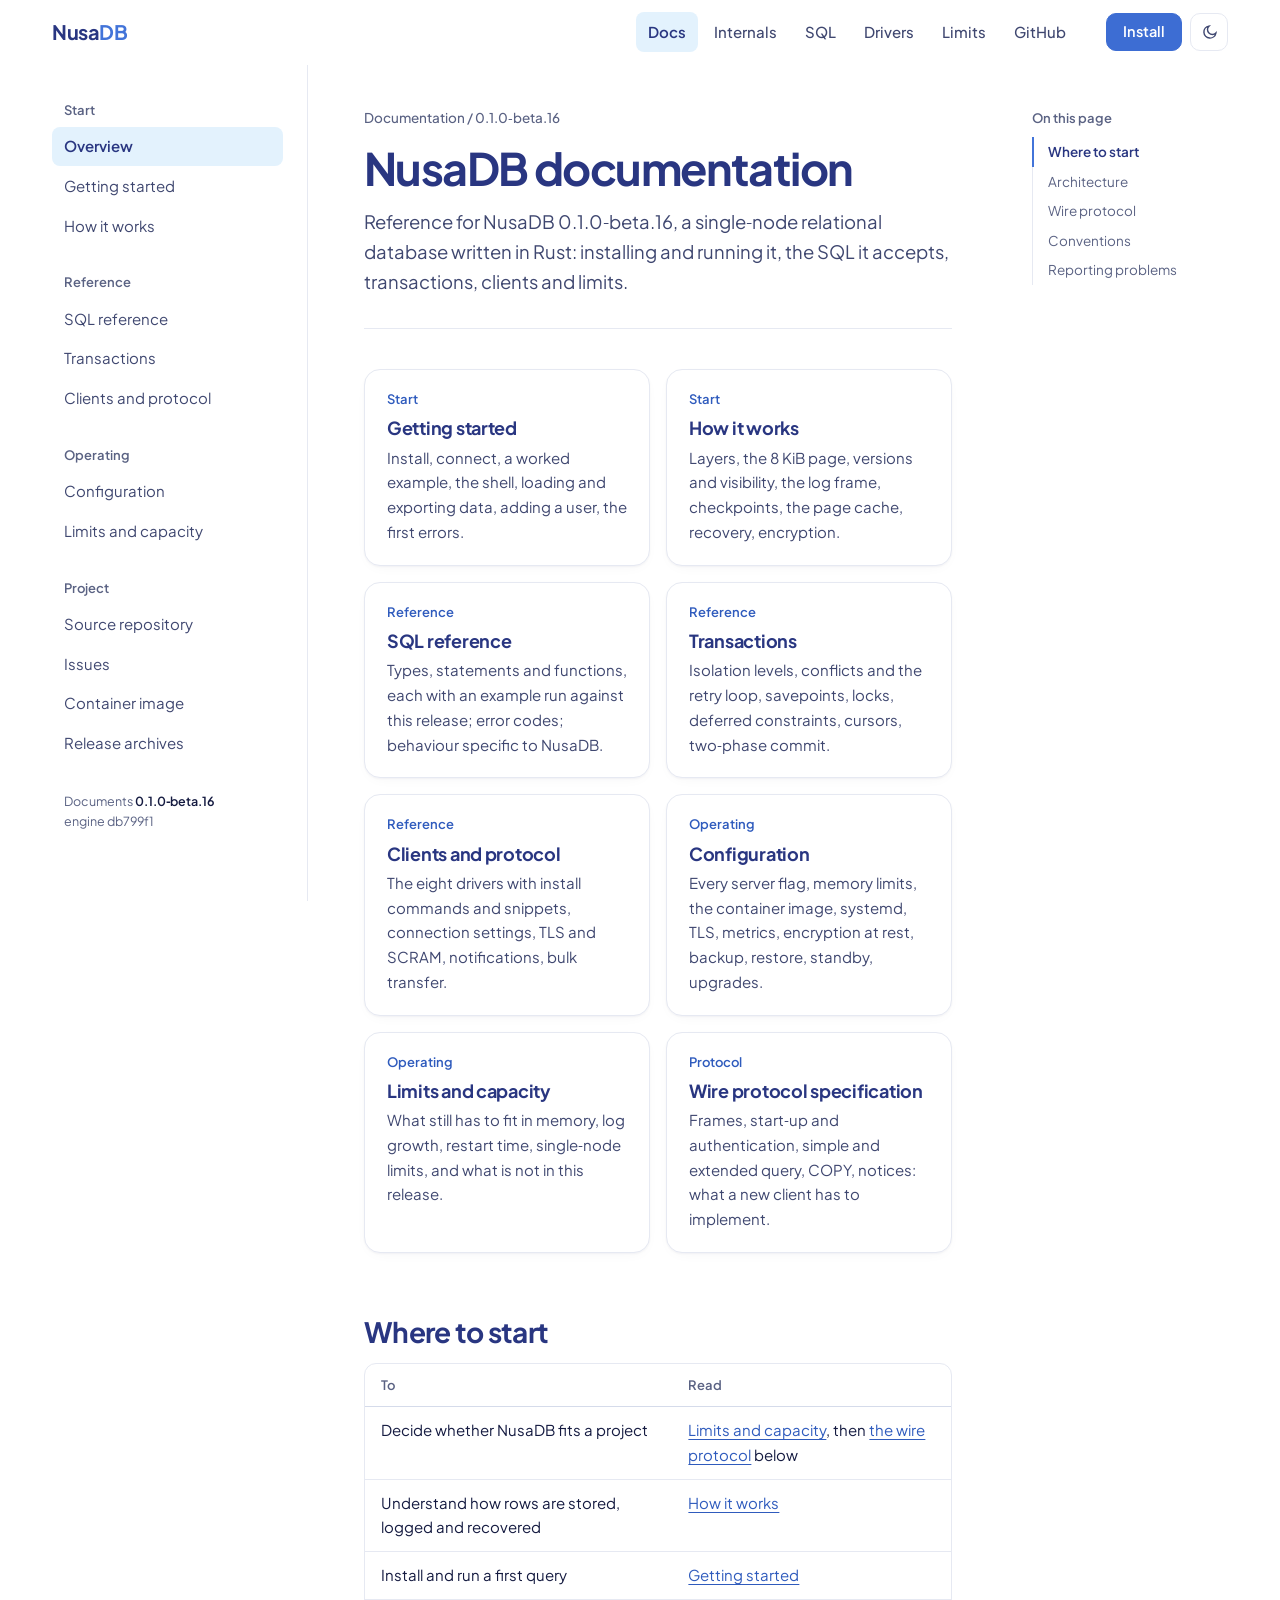
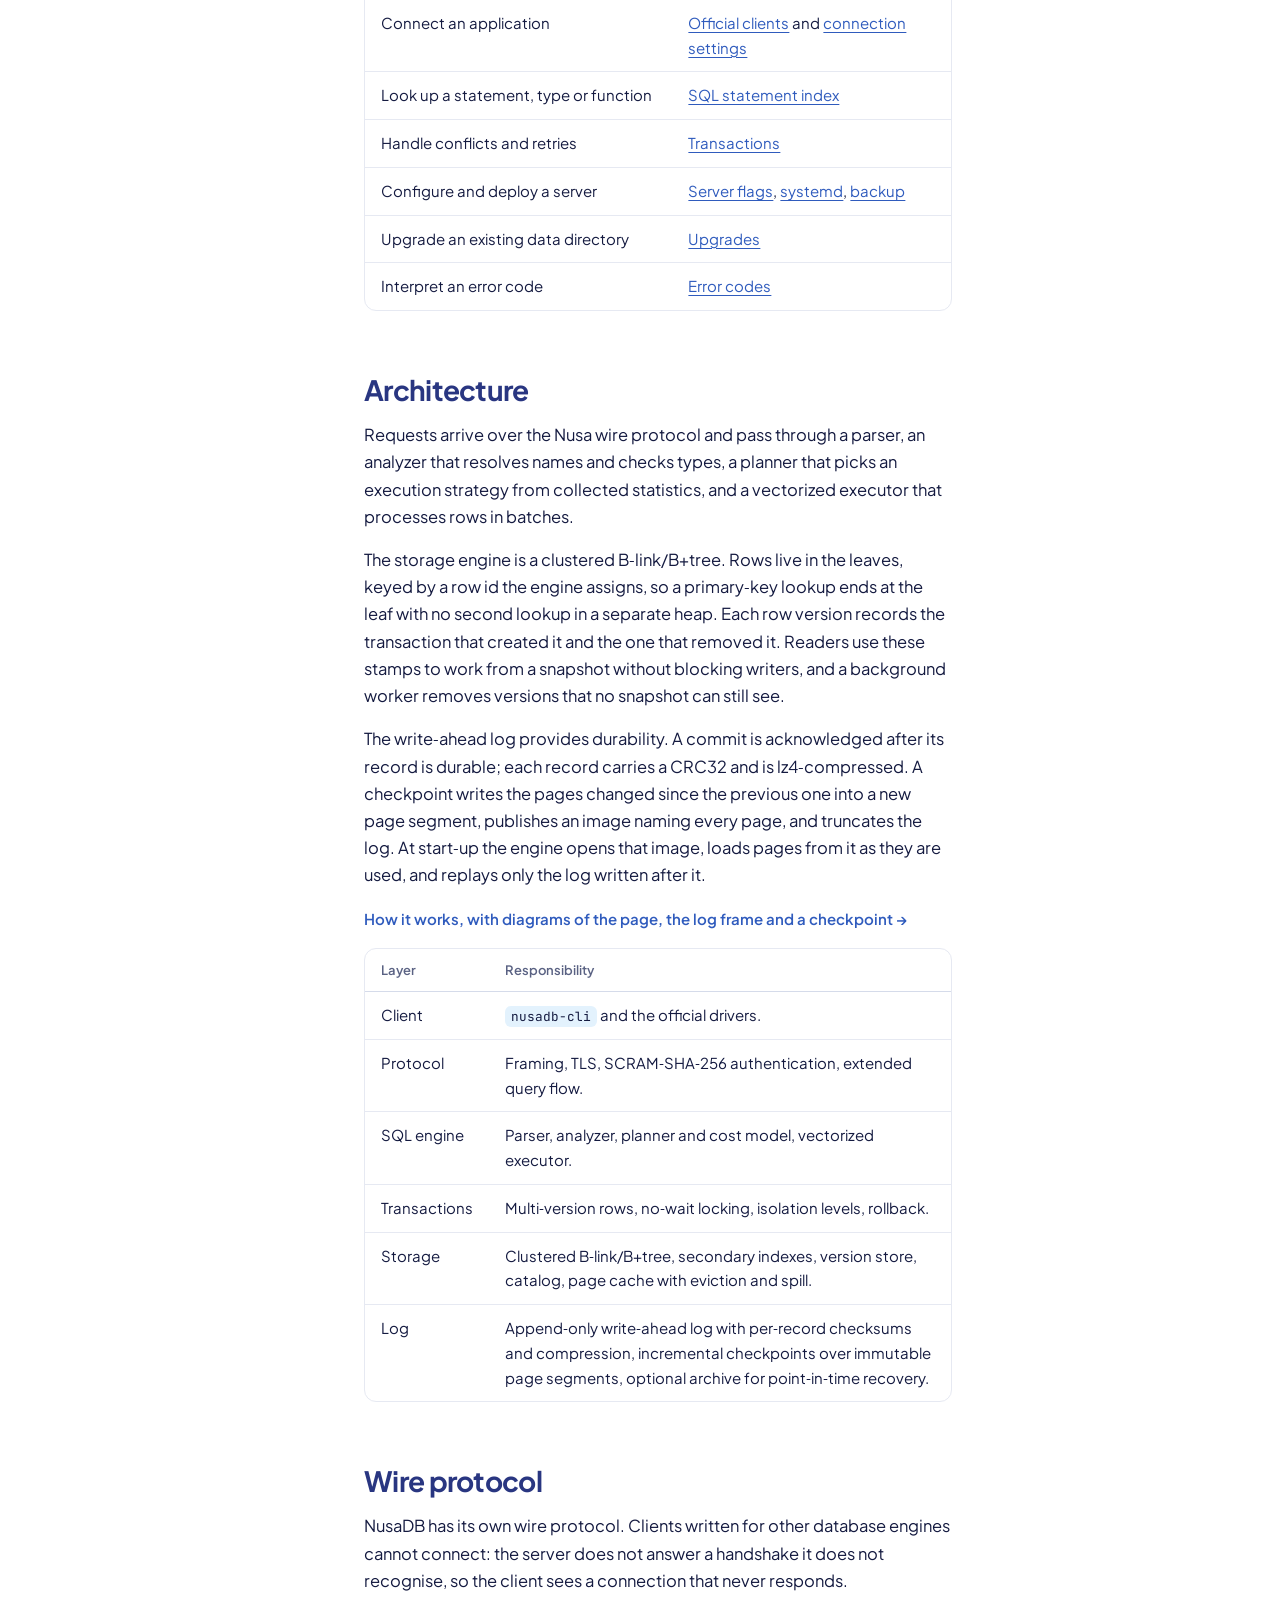
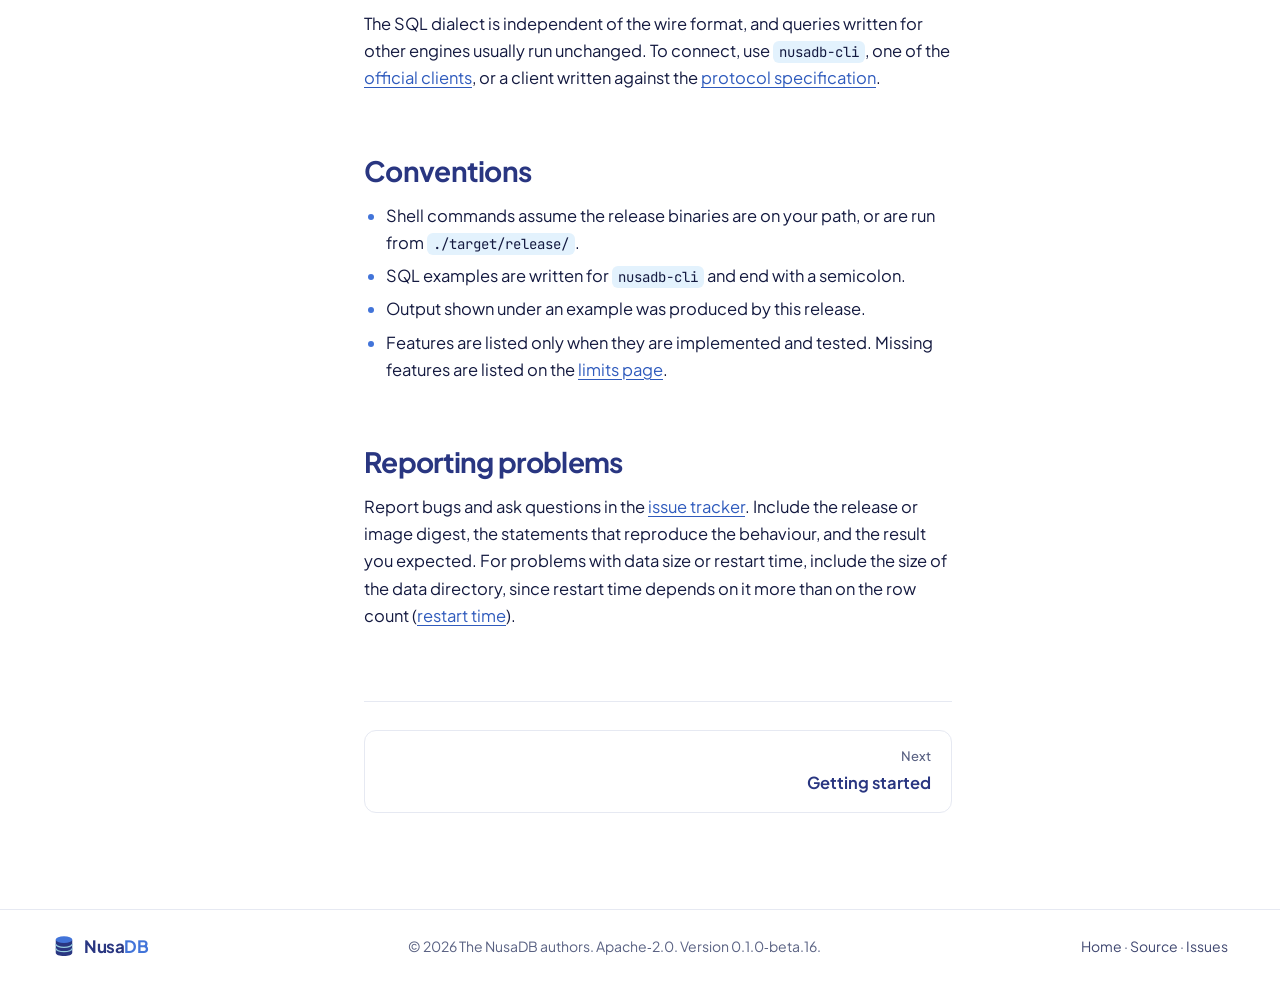
==== commit 551abd9a: "Drop the release list from the home page and the mark and version from the header" ====
--- a/docs/index.html
+++ b/docs/index.html
@@ -12,7 +12,7 @@
 <link rel="preconnect" href="https://fonts.googleapis.com" />
 <link rel="preconnect" href="https://fonts.gstatic.com" crossorigin />
 <link href="https://fonts.googleapis.com/css2?family=JetBrains+Mono:wght@400;500;600&amp;family=Plus+Jakarta+Sans:wght@400;500;600;700;800&amp;display=swap" rel="stylesheet" />
-<link rel="stylesheet" href="../css/style.css?v=20261029r4" />
+<link rel="stylesheet" href="../css/style.css?v=20261029r5" />
 </head>
 <body>
 <a class="skip" href="#main">Skip to content</a>
@@ -20,9 +20,8 @@
 <header class="masthead">
   <div class="wrap masthead-in">
     <a class="brand" href="../">
-      <svg class="mark" width="30" height="30" viewBox="0 0 32 32" aria-hidden="true"><path class="mk-body" d="M5 7.5v17.4c0 2.5 4.9 4.5 11 4.5s11-2 11-4.5V7.5z"/><path class="mk-band" d="M5 13.3c0 2.5 4.9 4.5 11 4.5s11-2 11-4.5M5 19.1c0 2.5 4.9 4.5 11 4.5s11-2 11-4.5"/><ellipse class="mk-top" cx="16" cy="7.5" rx="11" ry="4.5"/></svg>
       <span>Nusa<b>DB</b></span>
-      <span class="ver">0.1.0-beta.16</span>
+      
     </a>
     <nav class="mast-nav" id="mastNav" aria-label="Main"><ul><li><a href="./" aria-current="page">Docs</a></li><li><a href="internals.html">Internals</a></li><li><a href="sql.html">SQL</a></li><li><a href="clients.html">Drivers</a></li><li><a href="limits.html">Limits</a></li><li><a href="https://github.com/nusadb/nusadb">GitHub</a></li></ul></nav>
     <div class="mast-tools">
@@ -199,6 +198,6 @@
   </div>
 </footer>
 
-<script src="../js/main.js?v=20261029r4"></script>
+<script src="../js/main.js?v=20261029r5"></script>
 </body>
 </html>
--- a/css/style.css
+++ b/css/style.css
@@ -255,10 +255,6 @@
 .brand b { color: var(--blue); font-weight: 700; }
 :root[data-theme="dark"] .brand b { color: var(--sky); }
 @media (prefers-color-scheme: dark) { :root:not([data-theme="light"]) .brand b { color: var(--sky); } }
-.brand .ver {
-  font: 500 12px/1 var(--mono); color: var(--ink-3); letter-spacing: 0;
-  background: var(--raised); border: 1px solid var(--line); border-radius: 999px; padding: 5px 9px; margin-left: 4px;
-}
 .mast-nav { margin-left: auto; }
 .mast-nav ul { display: flex; flex-wrap: wrap; align-items: center; gap: 4px 4px; list-style: none; margin: 0; padding: 0; }
 .mast-nav a {
@@ -852,7 +848,6 @@
   .dcode { padding: 8px; }
   .install-grid > section { padding: 20px 18px; }
   .close-in { padding-top: 56px; padding-bottom: 64px; }
-  .brand .ver { display: none; }
   :not(pre) > code { overflow-wrap: anywhere; }
 }
 
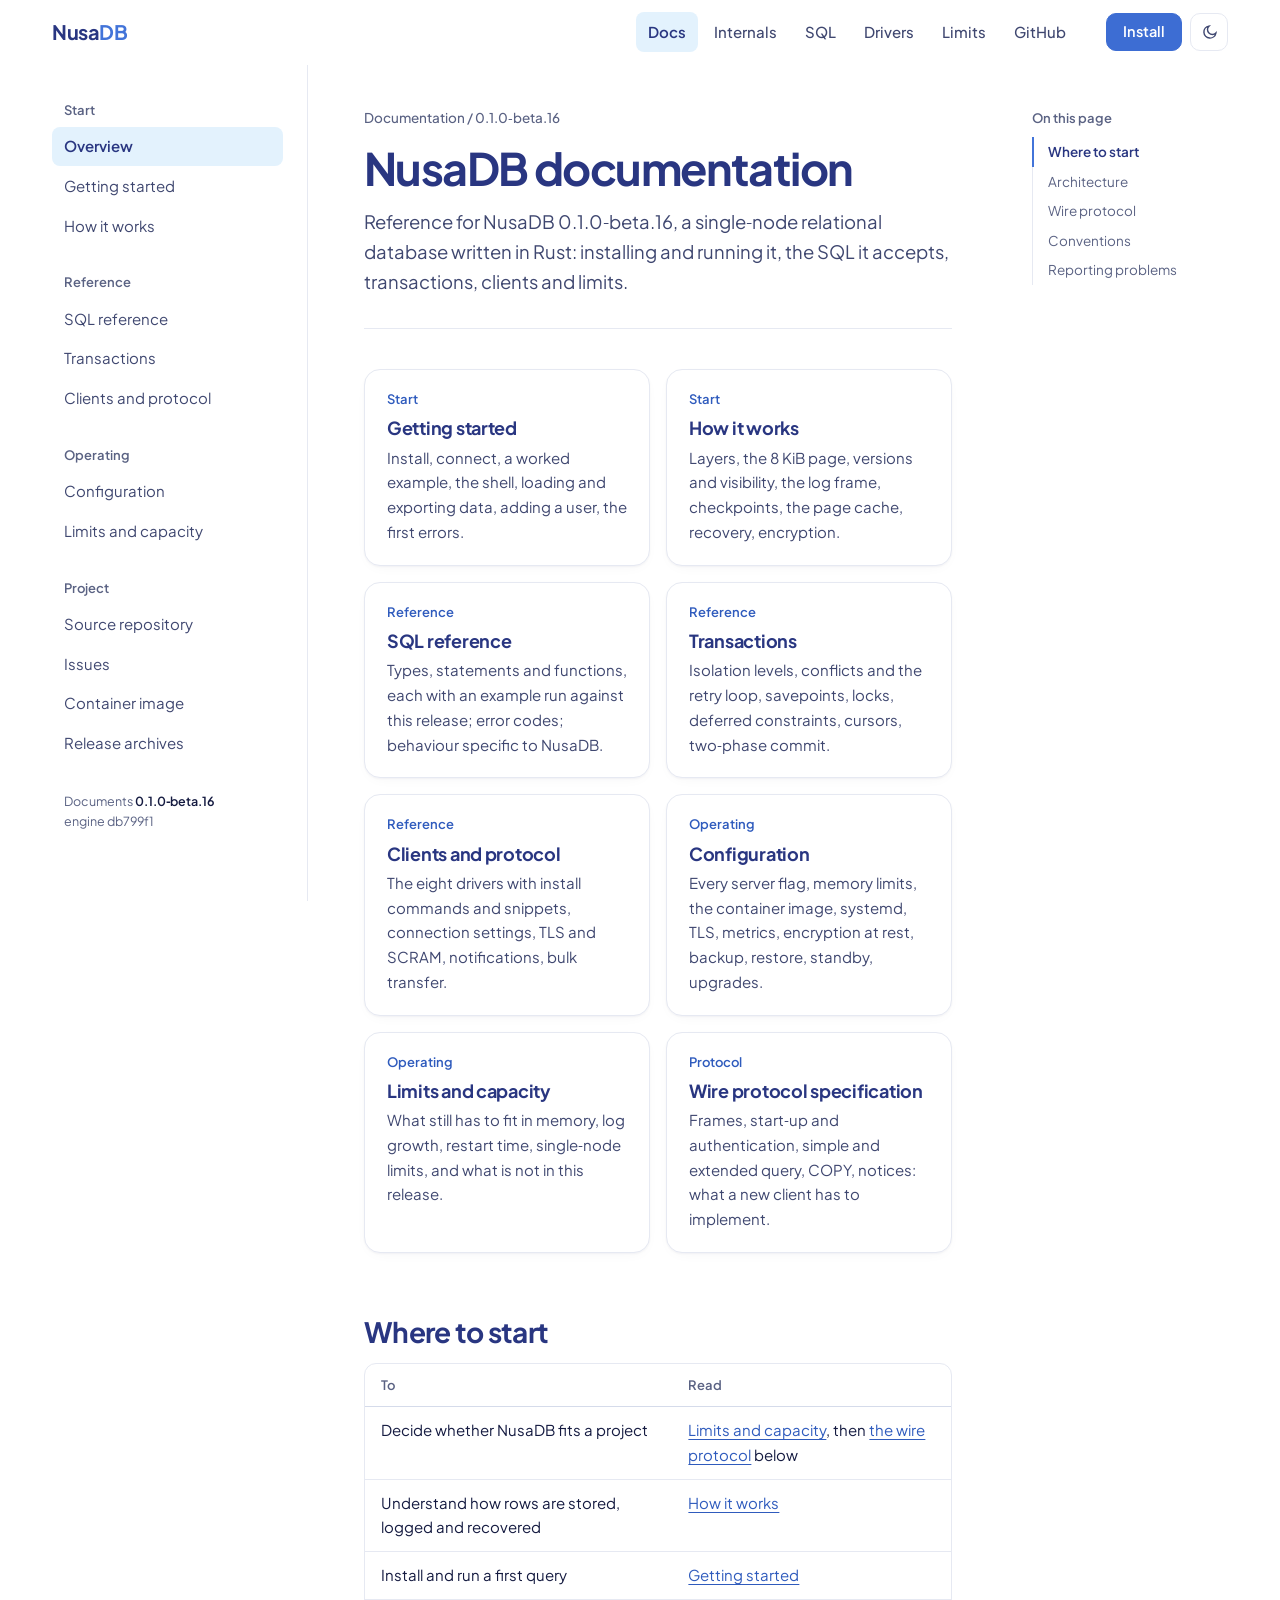
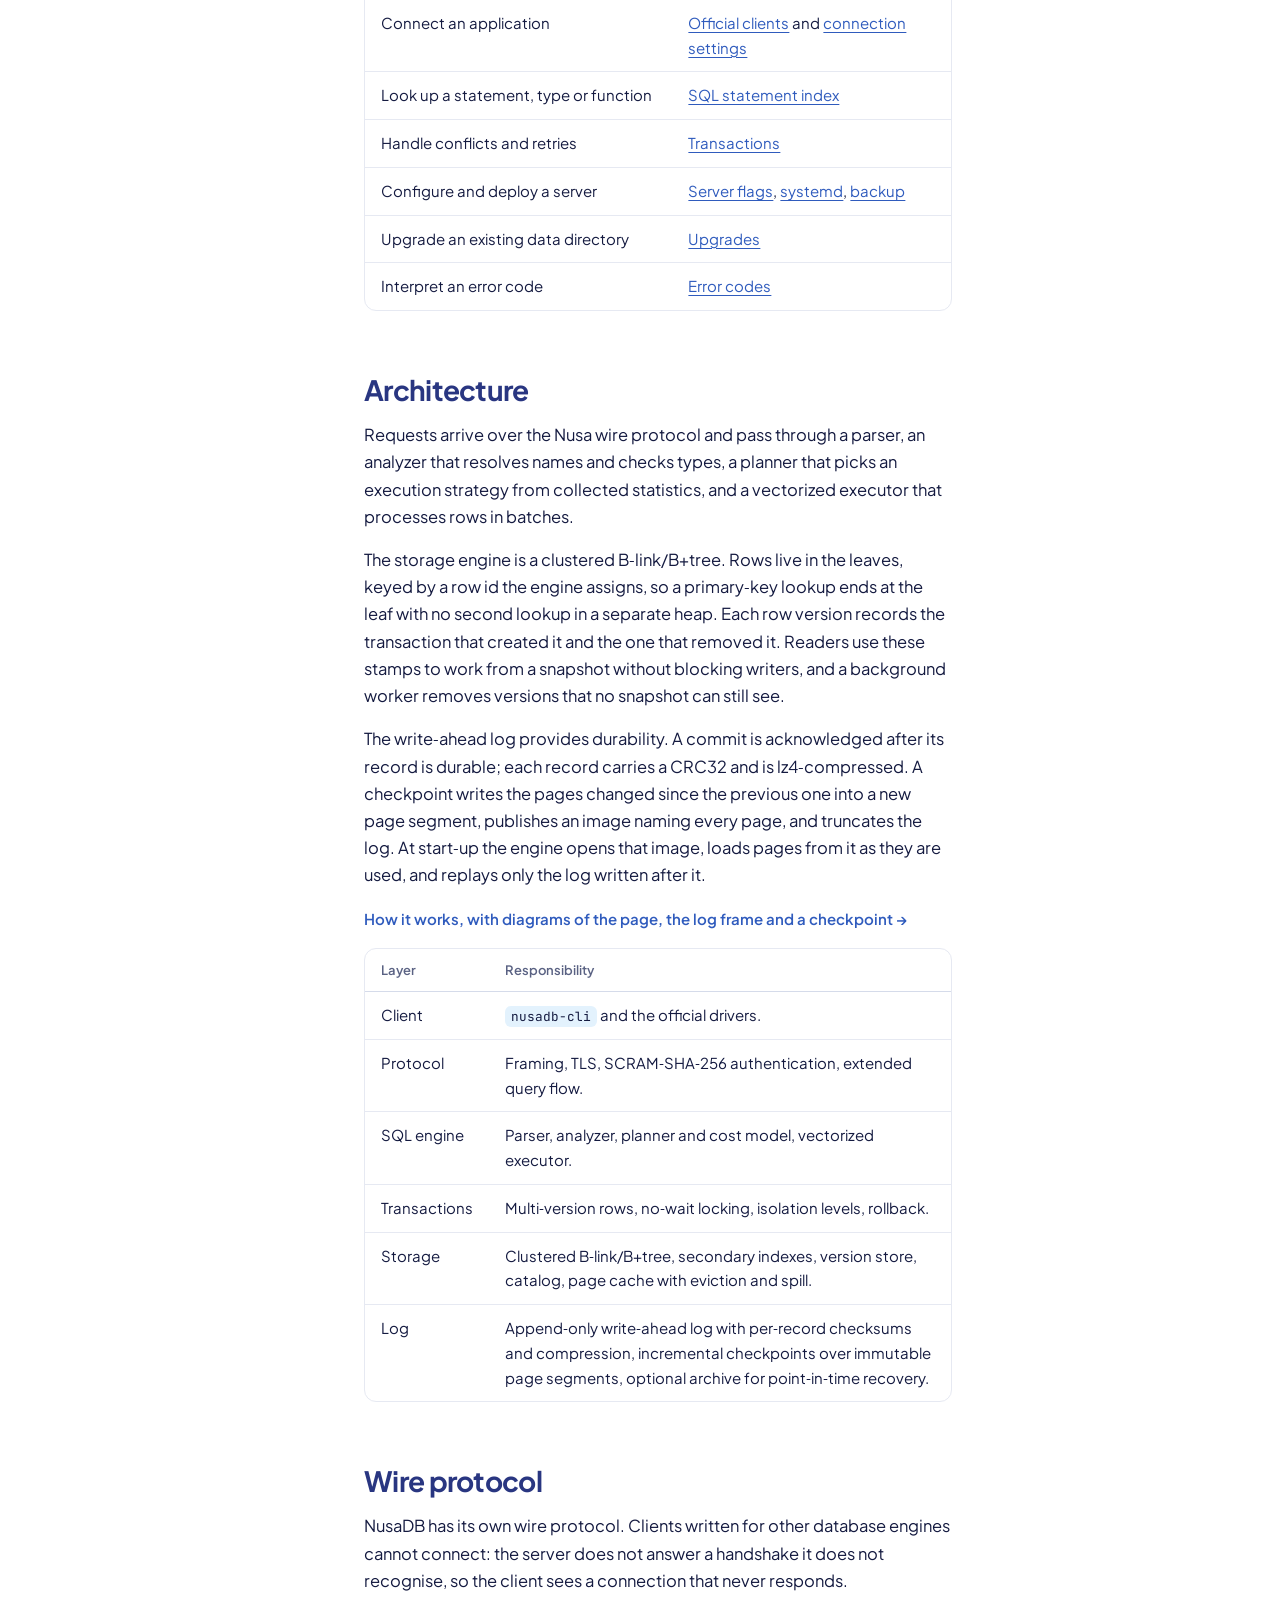
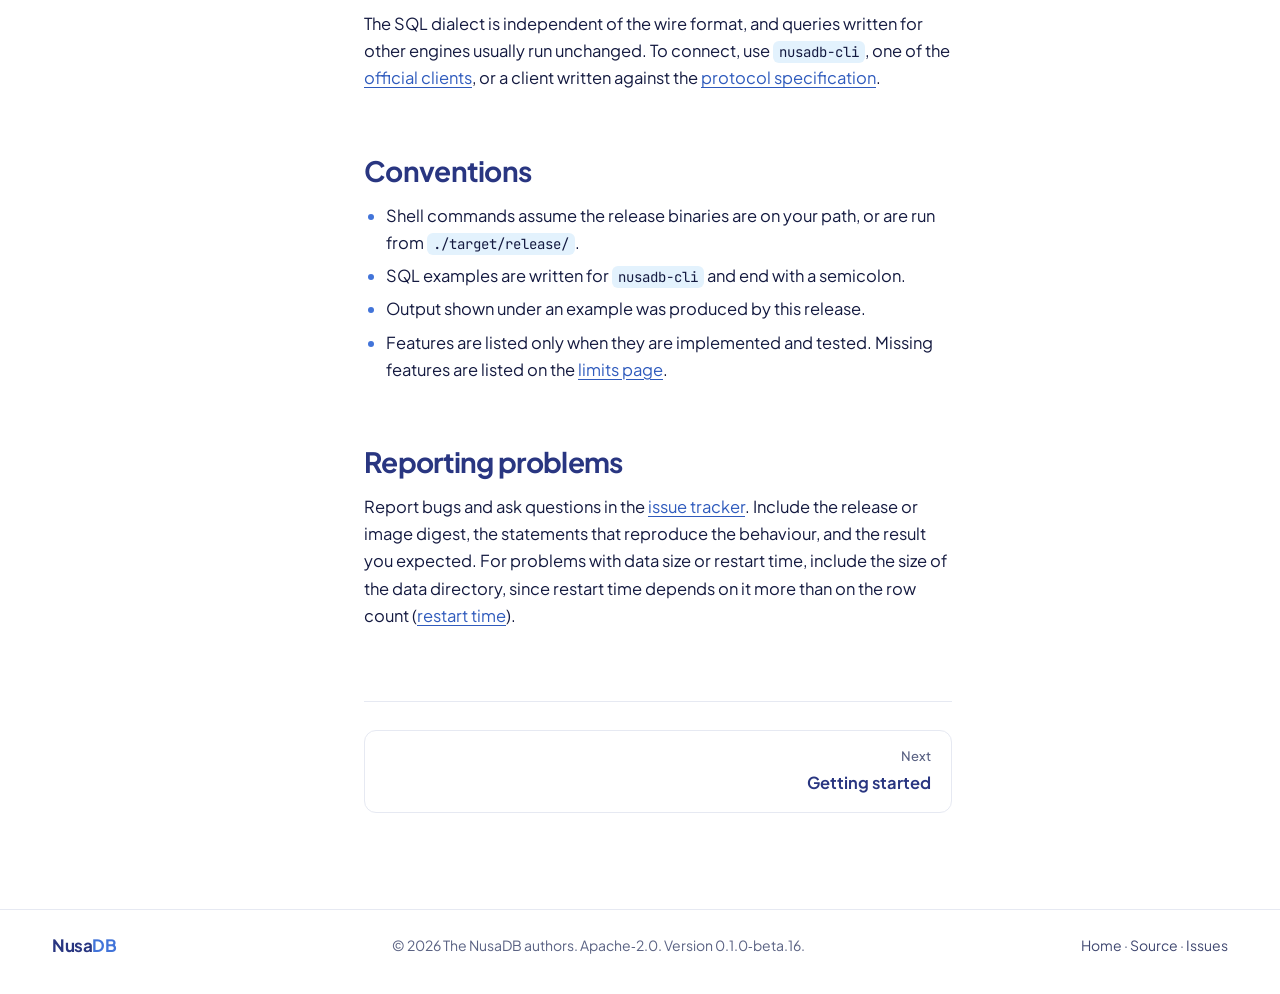
==== commit 190d91b0: "Drop the mark from the footer" ====
--- a/docs/index.html
+++ b/docs/index.html
@@ -191,7 +191,7 @@
 <footer class="foot">
   <div class="wrap">
     <div class="foot-note">
-      <a class="brand" href="../"><svg class="mark" width="24" height="24" viewBox="0 0 32 32" aria-hidden="true"><path class="mk-body" d="M5 7.5v17.4c0 2.5 4.9 4.5 11 4.5s11-2 11-4.5V7.5z"/><path class="mk-band" d="M5 13.3c0 2.5 4.9 4.5 11 4.5s11-2 11-4.5M5 19.1c0 2.5 4.9 4.5 11 4.5s11-2 11-4.5"/><ellipse class="mk-top" cx="16" cy="7.5" rx="11" ry="4.5"/></svg><span>Nusa<b>DB</b></span></a>
+      <a class="brand" href="../"><span>Nusa<b>DB</b></span></a>
       <p>&copy; <span id="year">2026</span> The NusaDB authors. Apache-2.0. Version 0.1.0-beta.16.</p>
       <p><a href="../">Home</a> · <a href="https://github.com/nusadb/nusadb">Source</a> · <a href="https://github.com/nusadb/nusadb/issues">Issues</a></p>
     </div>
